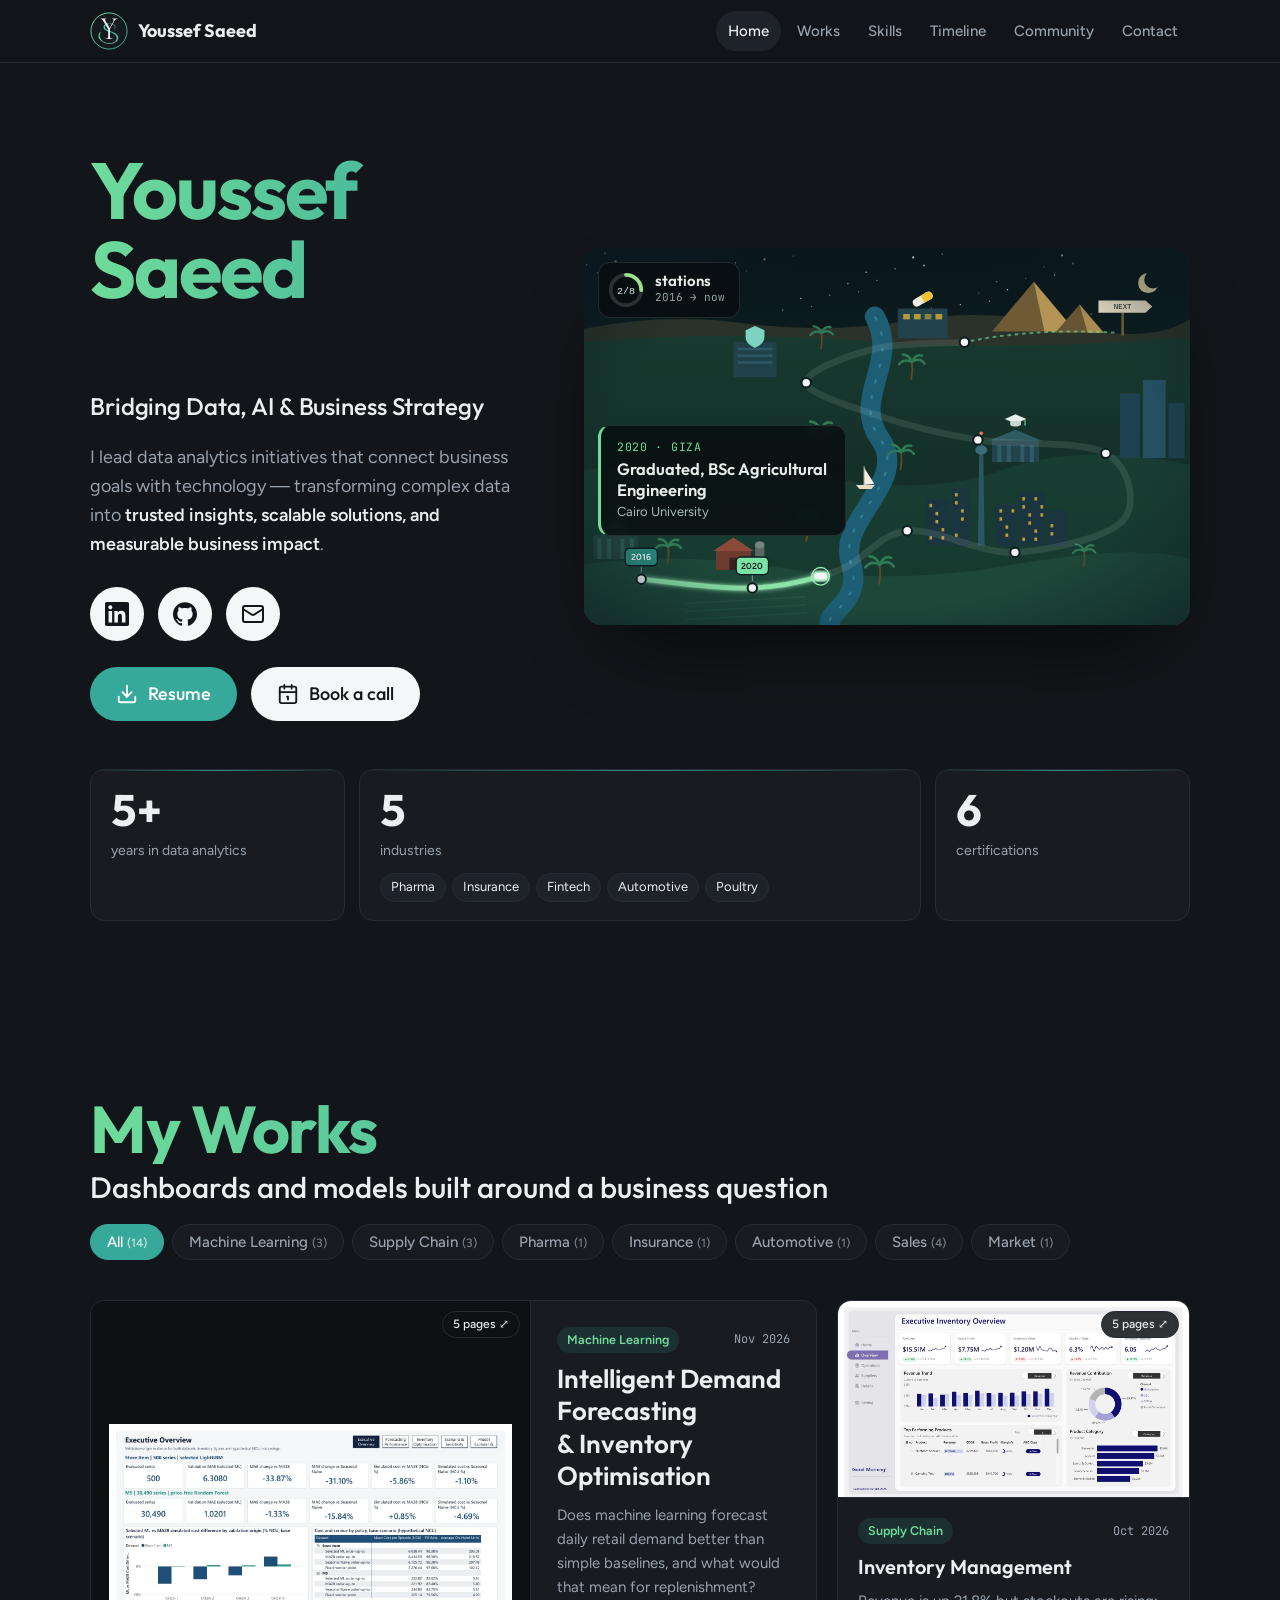
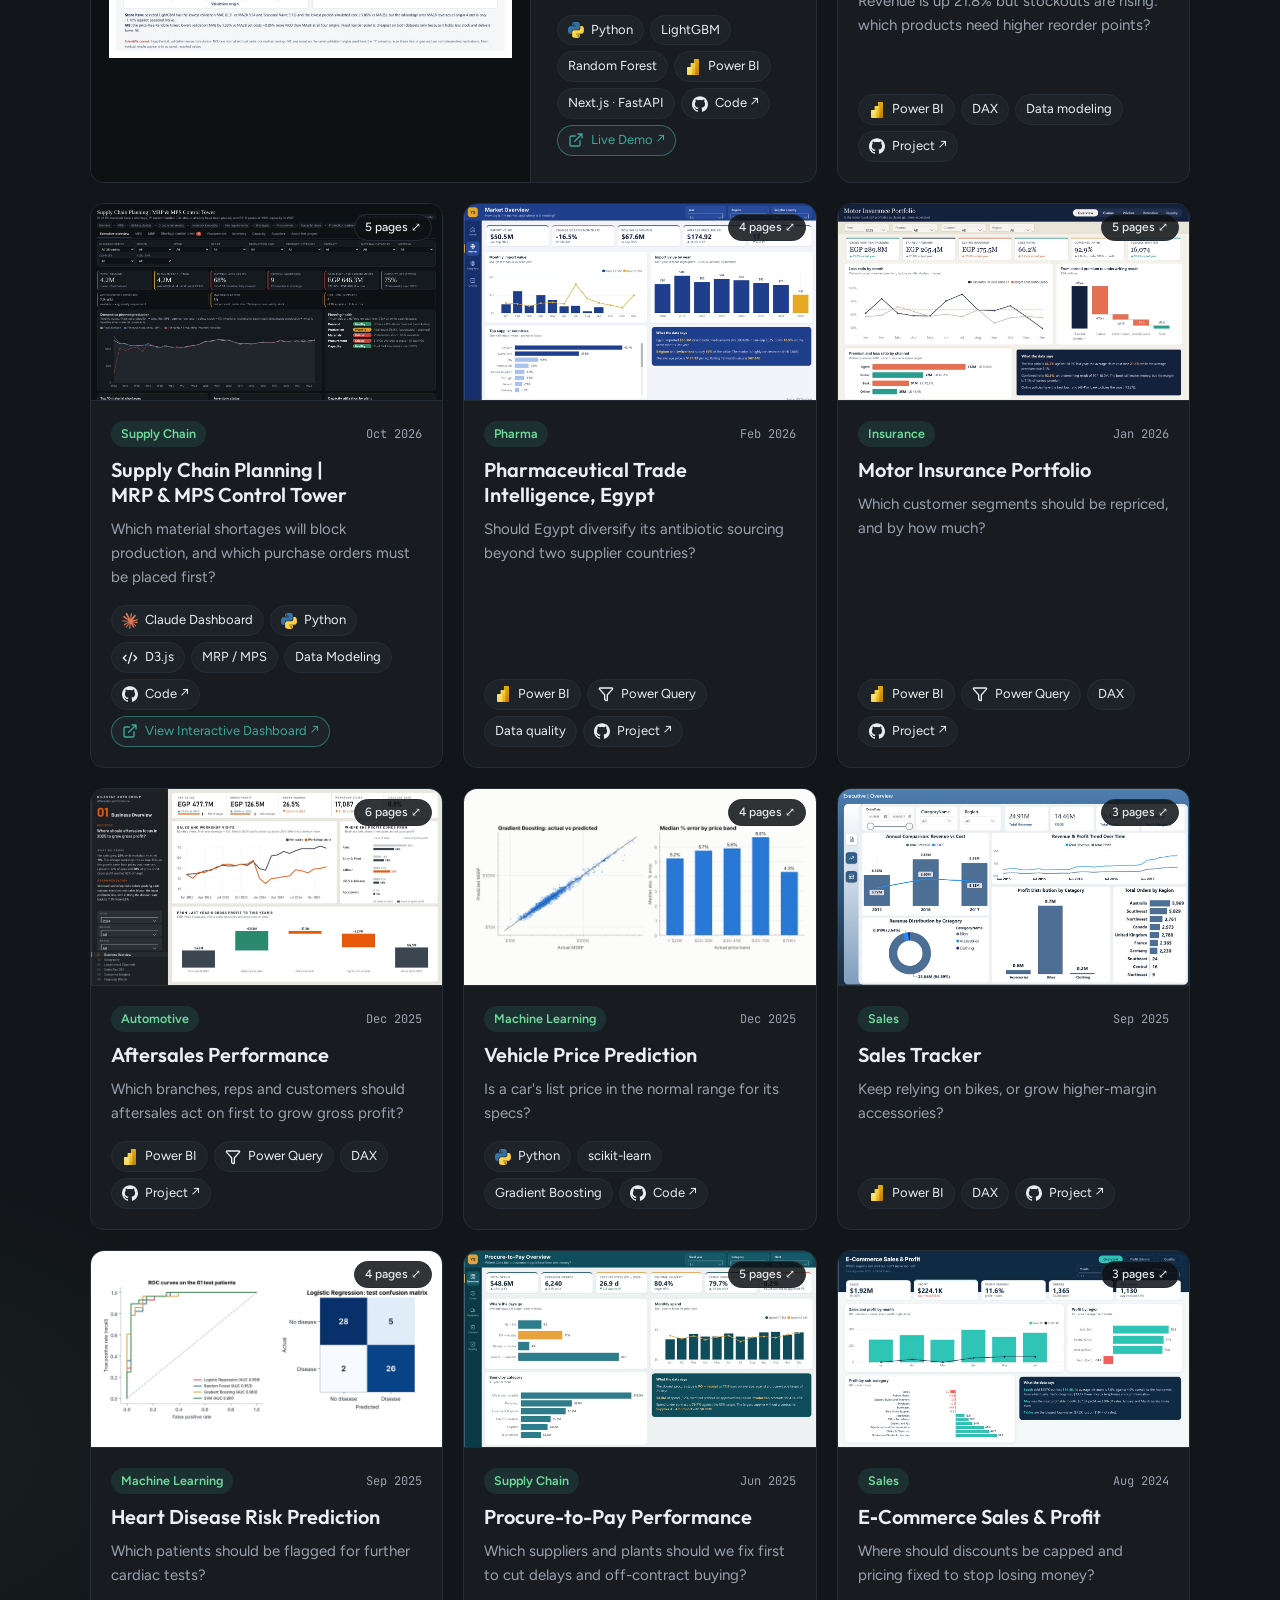
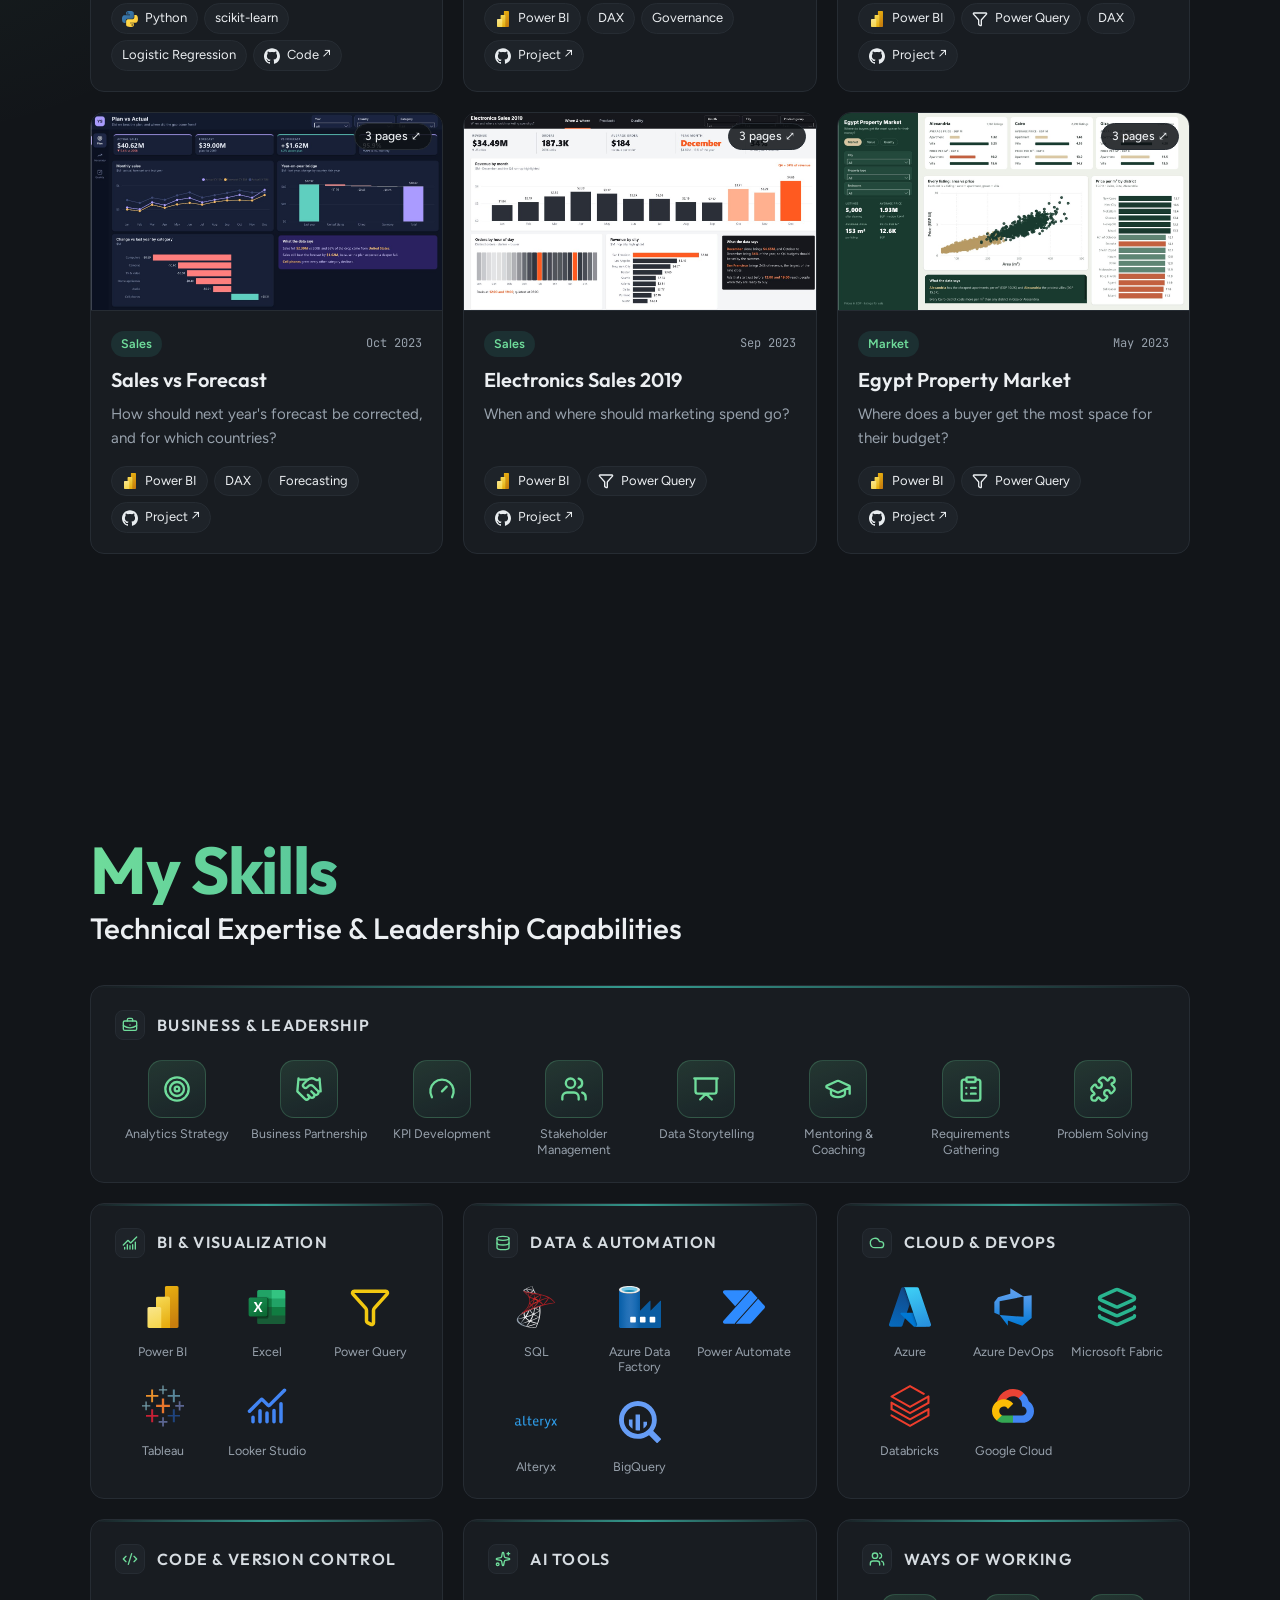
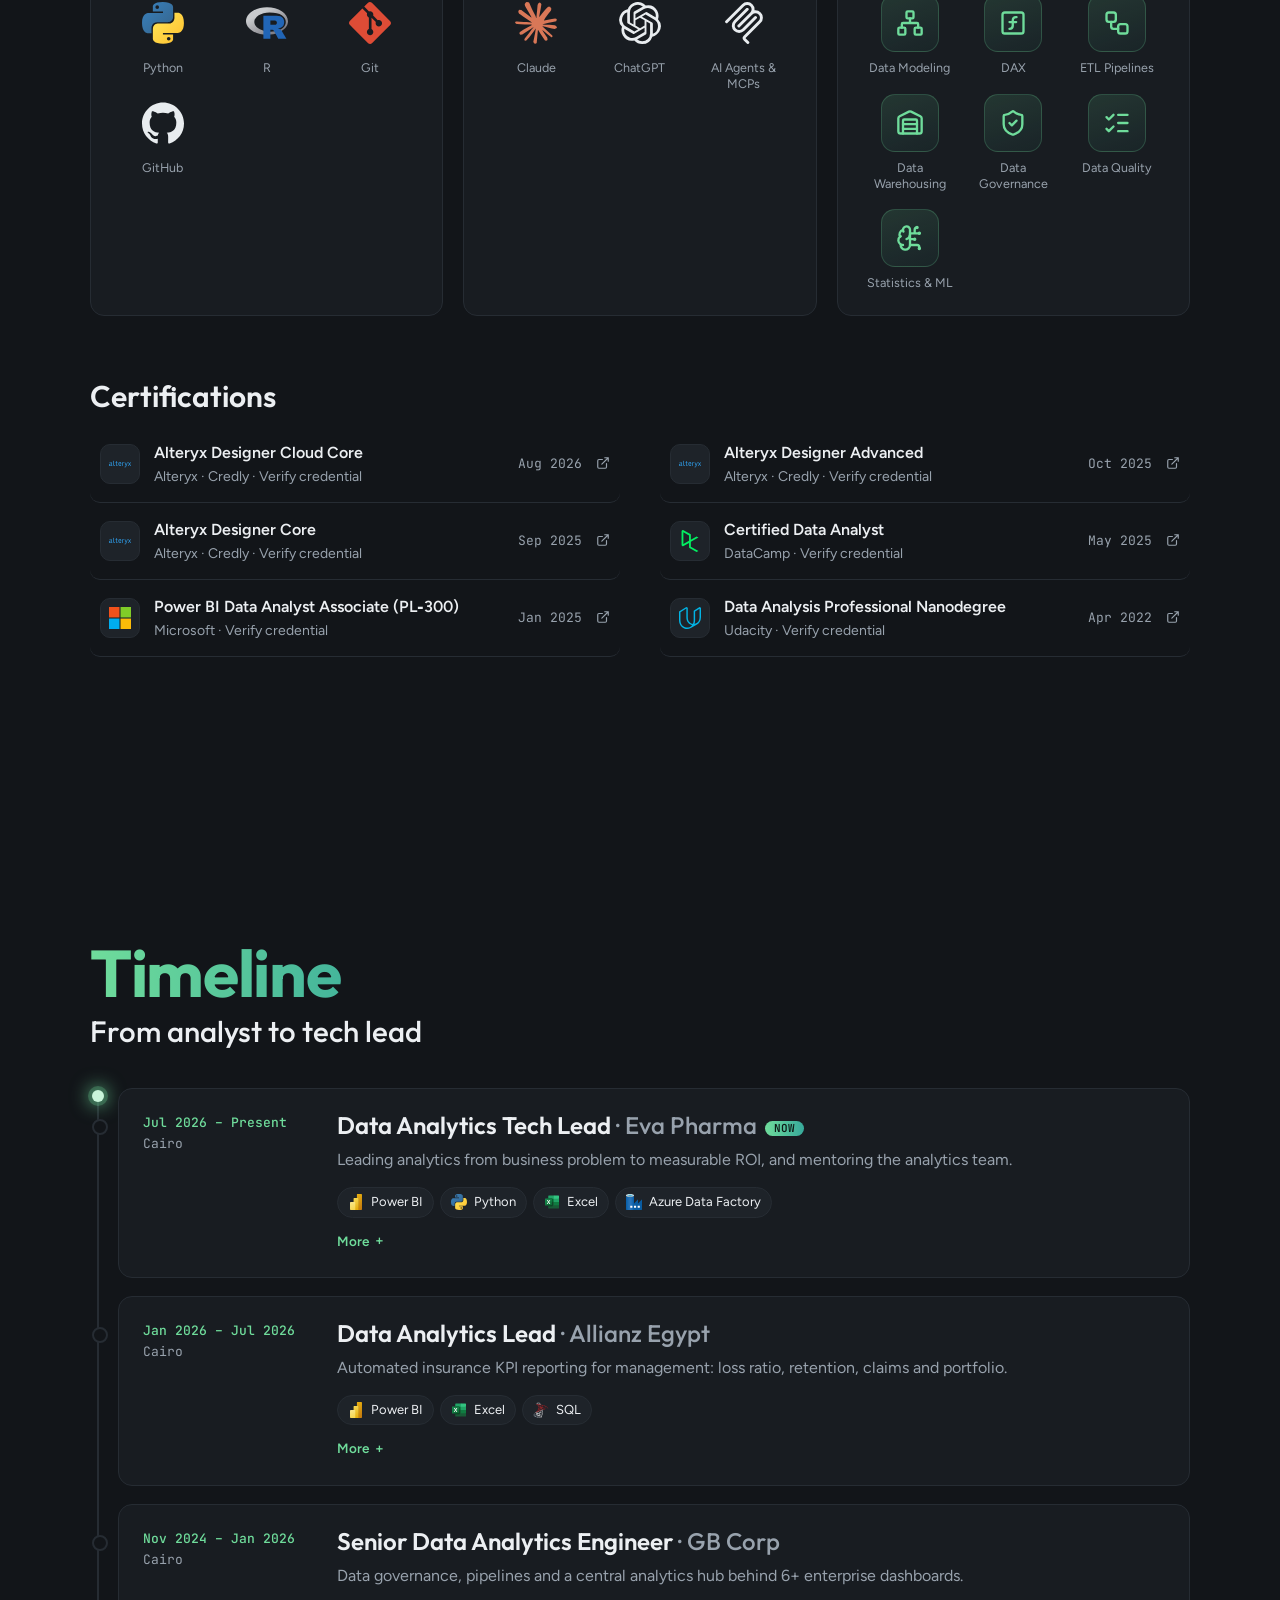
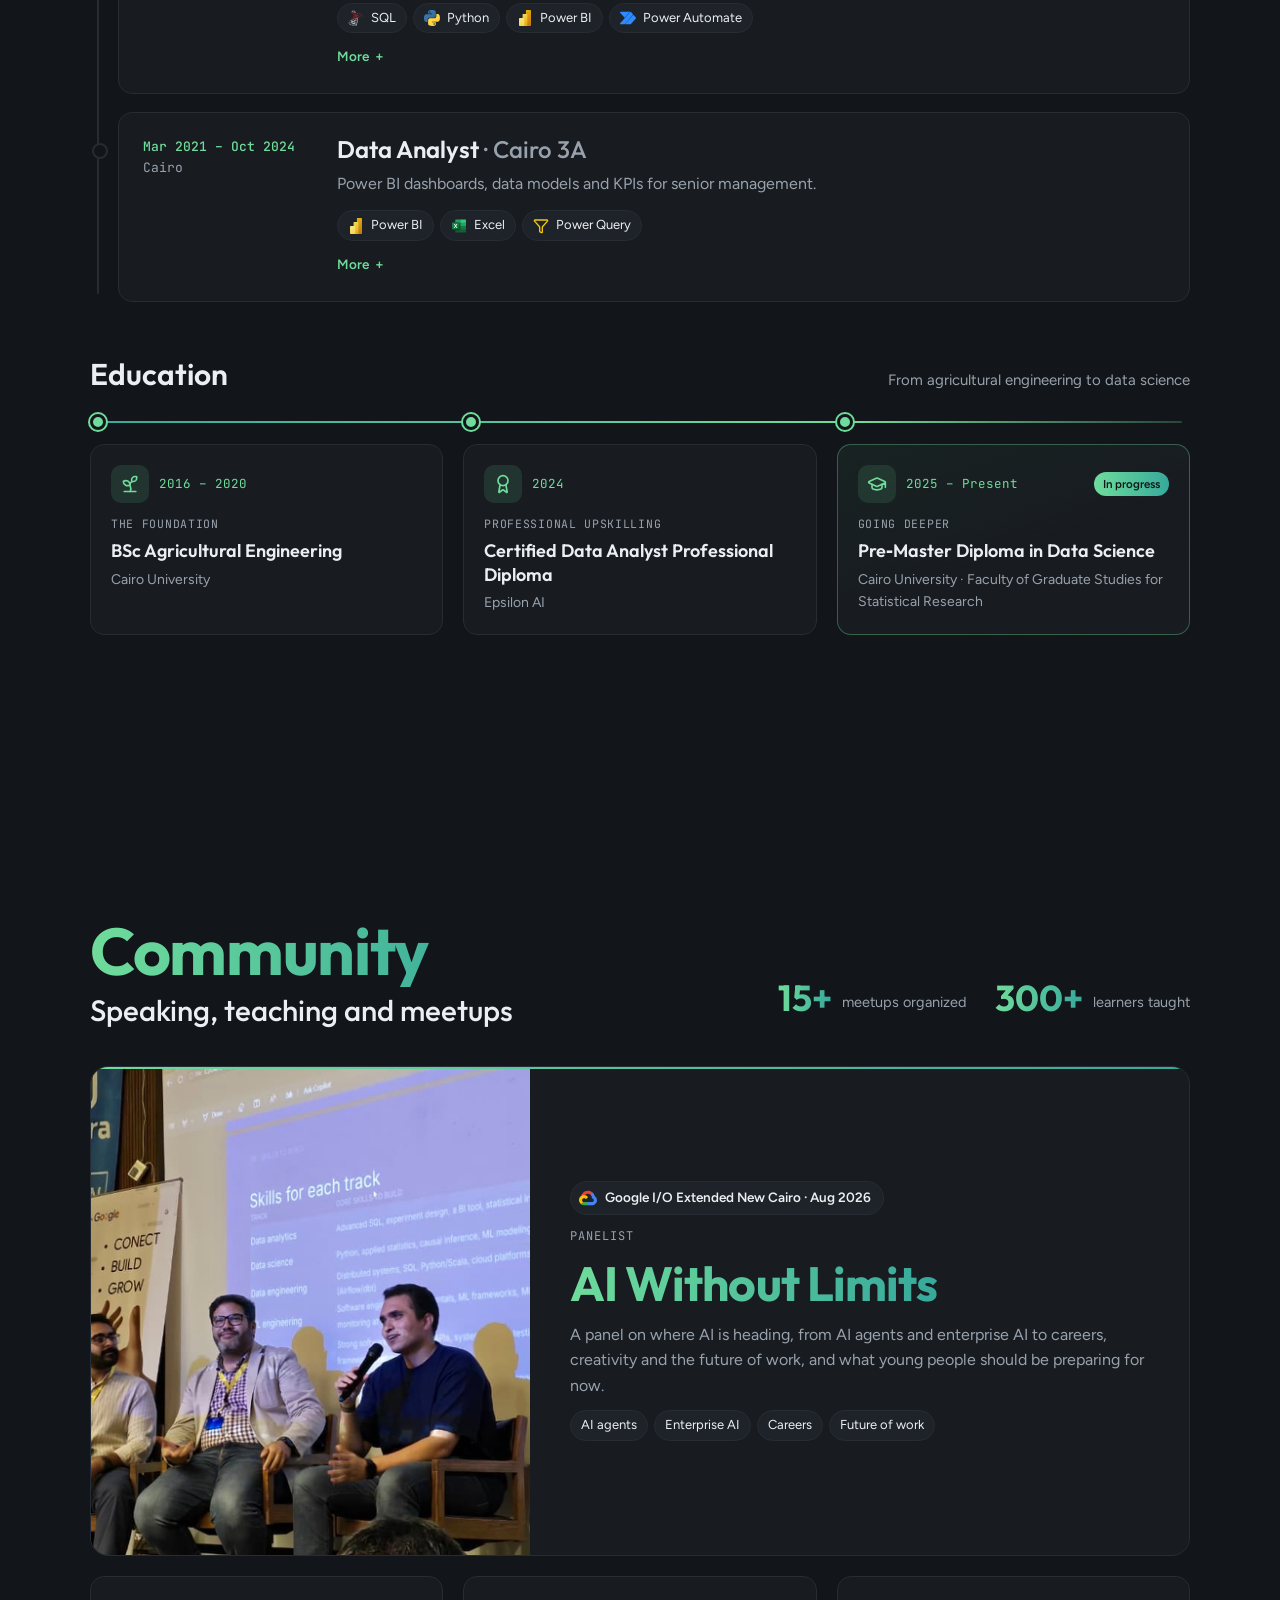
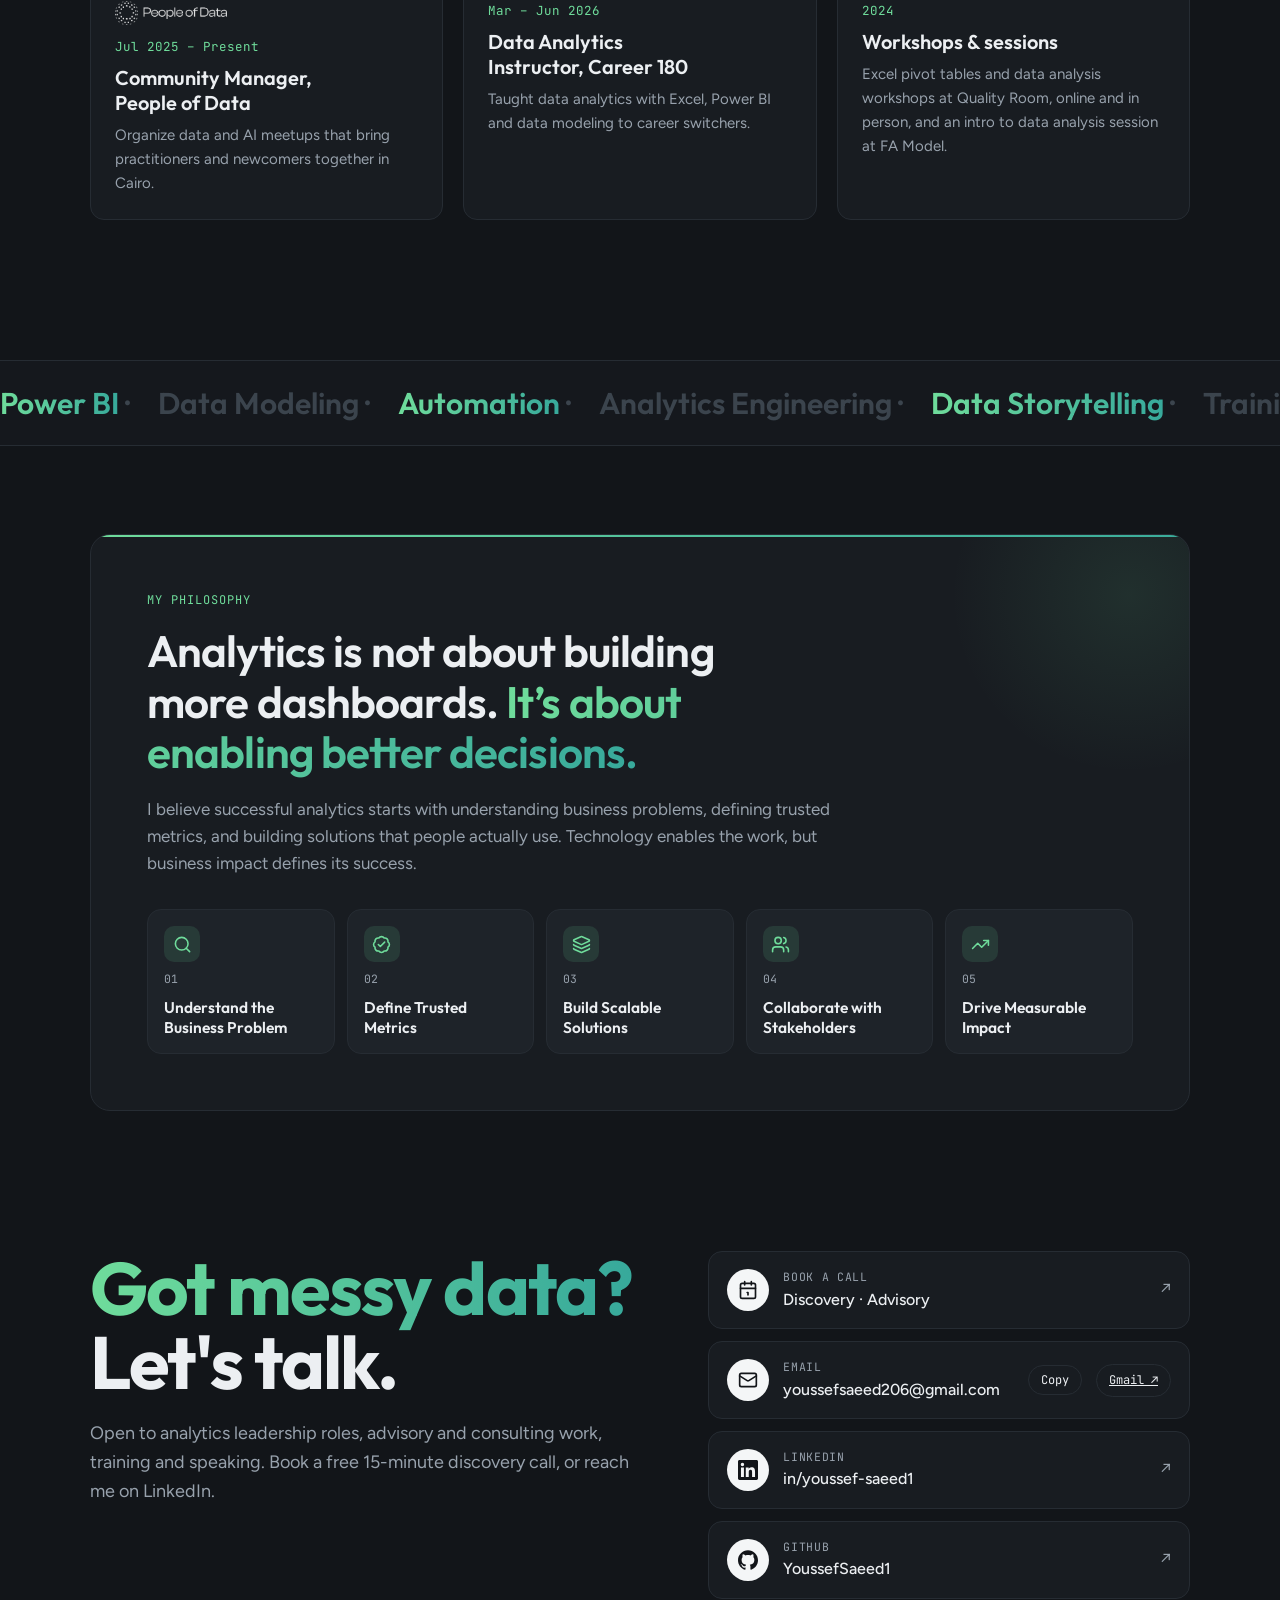
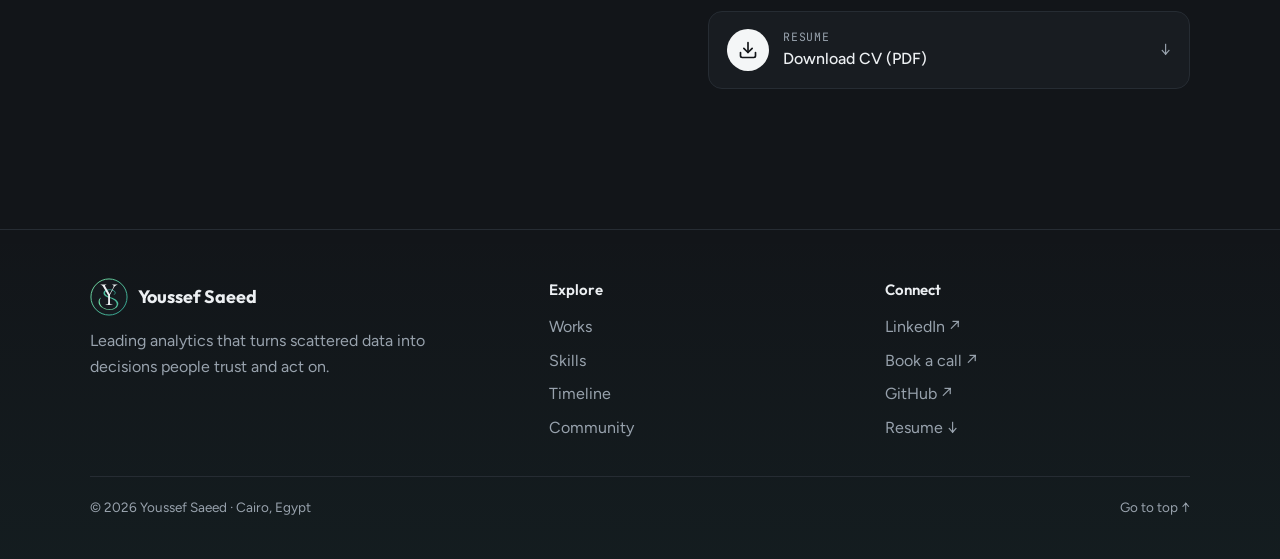
==== index.html @ 225f26d0 "Supply Chain card: business question and findings, like the other projects" ====
<!doctype html>
<html lang="en">
<head>
<meta charset="utf-8">
<meta name="viewport" content="width=device-width, initial-scale=1, viewport-fit=cover">
<title>Youssef Saeed</title>
<meta name="description" content="Youssef Saeed, Data Analytics Tech Lead. Leading analytics, Power BI, data modeling, machine learning forecasting and automation across pharma, insurance, fintech, automotive and poultry.">
<meta property="og:type" content="website">
<meta property="og:title" content="Youssef Saeed | Data Analytics Tech Lead">
<meta property="og:description" content="Power BI dashboards, data science and machine learning projects, including an end-to-end demand forecasting and inventory optimisation research application.">
<meta property="og:url" content="https://youssefsaeed-portfolio.vercel.app/">
<meta name="twitter:card" content="summary">
<link rel="icon" href="data:image/svg+xml,%3Csvg%20viewBox%3D%220%200%20100%20100%22%20xmlns%3D%22http%3A//www.w3.org/2000/svg%22%3E%3Cdefs%3E%3ClinearGradient%20id%3D%22lg0%22%20x1%3D%220%22%20y1%3D%220%22%20x2%3D%221%22%20y2%3D%221%22%3E%3Cstop%20offset%3D%220%22%20stop-color%3D%22%237BE3A5%22/%3E%3Cstop%20offset%3D%221%22%20stop-color%3D%22%232FA596%22/%3E%3C/linearGradient%3E%3C/defs%3E%3Ccircle%20cx%3D%2250%22%20cy%3D%2250%22%20r%3D%2247.5%22%20fill%3D%22%23151A1F%22%20stroke%3D%22url%28%23lg0%29%22%20stroke-width%3D%222.5%22/%3E%3Cpath%20d%3D%22M413%20-92Q315%20-92%20233.5%20-63.0Q152%20-34%20102.0%2022.5Q52%2079%2047%20162Q45%20196%2058.0%20237.0Q71%20278%2094.5%20318.5Q118%20359%20150.5%20391.5Q183%20424%20220%20441Q223%20443%20229.5%20444.0Q236%20445%20239%20445Q245%20445%20245%20442Q245%20437%20230%20426Q188%20393%20161%20350Q133%20307%20119.0%20258.0Q105%20209%20105%20159Q105%20100%20130.5%2057.5Q156%2015%20199.0%20-12.5Q242%20-40%20297.0%20-53.0Q352%20-66%20412%20-66Q479%20-66%20544.5%20-51.0Q610%20-36%20664%20-8Q747%2036%20795.5%20101.0Q844%20166%20844%20230Q844%20264%20829.5%20295.0Q815%20326%20783%20351Q759%20370%20724.5%20387.0Q690%20404%20651.5%20420.0Q613%20436%20576.0%20452.5Q539%20469%20511%20488Q471%20515%20452.5%20546.0Q434%20577%20434%20608Q434%20645%20455.5%20680.0Q477%20715%20514.5%20743.5Q552%20772%20599%20788Q640%20802%20688.5%20810.0Q737%20818%20784%20818Q823%20818%20858.5%20812.5Q894%20807%20921%20793Q955%20777%20973.0%20750.5Q991%20724%20991%20695Q991%20655%20955%20625Q942%20615%20926.0%20606.5Q910%20598%20888%20592Q884%20591%20879%20591Q867%20591%20867%20598Q867%20602%20873.5%20606.5Q880%20611%20893%20612Q923%20616%20938.5%20635.0Q954%20654%20954%20679Q954%20705%20936.5%20730.5Q919%20756%20883.0%20773.5Q847%20791%20791%20791Q759%20791%20720.5%20784.0Q682%20777%20637%20761Q582%20742%20545.5%20705.0Q509%20668%20509%20626Q509%20600%20526.5%20573.5Q544%20547%20583%20523Q616%20503%20658.0%20483.5Q700%20464%20743.0%20444.5Q786%20425%20821%20403Q876%20369%20900.0%20330.0Q924%20291%20924%20250Q924%20202%20895.5%20153.5Q867%20105%20821.0%2062.5Q775%2020%20720%20-13Q656%20-51%20575.5%20-71.5Q495%20-92%20413%20-92Z%22%20transform%3D%22matrix%280.0593%200%20-0.0240%20-0.0593%2024.913%2078.501%29%22%20fill%3D%22url%28%23lg0%29%22/%3E%3Cpath%20d%3D%22M301%20288%20451%20518Q480%20565%20472.0%20589.0Q464%20613%20419%20613Q417%20613%20417.0%20619.0Q417%20625%20419%20625Q446%20625%20471.0%20623.5Q496%20622%20536%20622Q561%20622%20576.5%20623.5Q592%20625%20614%20625Q616%20625%20616.0%20619.0Q616%20613%20614%20613Q590%20613%20565.0%20601.0Q540%20589%20517.5%20567.0Q495%20545%20475%20514L318%20273ZM290%20272%20110%20536Q82%20579%2057.0%20596.0Q32%20613%20-1%20613Q-4%20613%20-4.0%20619.0Q-4%20625%20-1%20625Q16%20625%2035.0%20623.5Q54%20622%2070%20622Q97%20622%20122.5%20622.5Q148%20623%20170.5%20624.0Q193%20625%20210%20625Q212%20625%20212.0%20619.0Q212%20613%20210%20613Q171%20613%20161.5%20602.0Q152%20591%20168%20568L339%20317ZM276%20310%20341%20319V81Q341%2052%20347.0%2037.0Q353%2022%20371.0%2017.0Q389%2012%20426%2012Q429%2012%20429.0%206.0Q429%200%20426%200Q402%200%20372.5%201.0Q343%202%20308%202Q275%202%20244.0%201.0Q213%200%20190%200Q187%200%20187.0%206.0Q187%2012%20190%2012Q226%2012%20245.0%2017.0Q264%2022%20270.0%2037.0Q276%2052%20276%2081Z%22%20transform%3D%22matrix%280.0726%200%20-0.0000%20-0.0864%2027.792%2071.000%29%22%20fill%3D%22%23EEF1F3%22/%3E%3C/svg%3E">
<link rel="apple-touch-icon" href="/apple-touch-icon.png">
<link rel="manifest" href="/site.webmanifest">
<link rel="preconnect" href="https://fonts.googleapis.com">
<link rel="preconnect" href="https://fonts.gstatic.com" crossorigin>
<link rel="stylesheet" href="https://fonts.googleapis.com/css2?family=Outfit:wght@400;500;600;700;800&family=Figtree:wght@400;500;600&family=JetBrains+Mono:wght@400;500&display=swap">
<style>
/* Layout: dark single-theme portfolio. Gradient section titles, logo grids, an animated journey map as the hero visual. */
:root{
  color-scheme:dark;
  --bg:#121519;        /* page */
  --surface:#181C21;   /* cards */
  --surface-2:#1E2329; /* chips, hovers */
  --ink:#ECEFF2;       /* text */
  --muted:#98A2AD;     /* secondary text */
  --line:#262C33;      /* borders */
  --green:#6FDC9B;     /* gradient start */
  --teal:#37A99B;      /* gradient end, primary action */
  --code-bg:#0D1013;
  --code-ink:#E6EEEA;
  --code-dim:#7D8A94;
  --grad:linear-gradient(90deg,var(--green),var(--teal));
  --display:"Outfit","Avenir Next","Segoe UI",system-ui,sans-serif;
  --body:"Figtree",system-ui,-apple-system,"Segoe UI",sans-serif;
  --mono:"JetBrains Mono",ui-monospace,"SFMono-Regular",Menlo,Consolas,monospace;
  --r:14px;
}
*{box-sizing:border-box}
[hidden]{display:none!important}
html{scroll-behavior:smooth;scroll-padding-top:76px}
@media (prefers-reduced-motion: reduce){html{scroll-behavior:auto}*{transition:none!important;animation:none!important}}
body{margin:0;background:var(--bg);color:var(--ink);font-family:var(--body);font-size:16px;line-height:1.6;
  background-image:radial-gradient(900px 520px at 85% -10%,rgba(55,169,155,.13),transparent 60%),radial-gradient(700px 500px at -10% 30%,rgba(111,220,155,.06),transparent 60%);background-repeat:no-repeat}
a{color:inherit}
:focus-visible{outline:2px solid var(--green);outline-offset:3px;border-radius:6px}
.wrap{max-width:1180px;margin:0 auto;padding-inline:clamp(16px,4vw,40px)}
h1,h2,h3,h4{font-family:var(--display);text-wrap:balance;margin:0;line-height:1.08}
p{margin:0}
.ic{width:1em;height:1em;display:inline-block;flex:none;vertical-align:-.15em}
.gt{background:var(--grad);-webkit-background-clip:text;background-clip:text;color:transparent}
.label{font-family:var(--mono);font-size:12px;letter-spacing:.08em;text-transform:uppercase;color:var(--muted)}

/* ---------- Nav ---------- */
.nav{position:sticky;top:env(safe-area-inset-top,0px);z-index:20;background:rgba(18,21,25,.82);backdrop-filter:blur(12px);-webkit-backdrop-filter:blur(12px);border-bottom:1px solid var(--line)}
.nav .wrap{display:flex;align-items:center;gap:20px;min-height:62px}
.brand{display:flex;align-items:center;gap:10px;text-decoration:none;font-family:var(--display);font-weight:700;font-size:18px;white-space:nowrap}
.mark{width:38px;height:38px;flex:none;display:block;transition:transform .4s}
.brand:hover .mark{transform:rotate(-8deg) scale(1.08)}
.links-nav{display:flex;gap:4px;margin-left:auto;overflow-x:auto;scrollbar-width:none}
.links-nav::-webkit-scrollbar{display:none}
.links-nav a{font-size:15px;font-weight:500;text-decoration:none;color:var(--muted);padding:8px 12px;border-radius:999px;white-space:nowrap;transition:color .15s,background .15s}
.links-nav a:hover{color:var(--ink)}
.links-nav a.on{color:var(--ink);background:var(--surface-2)}
@media (max-width:760px){.nav .wrap{flex-wrap:wrap;gap:0;padding-block:8px}.links-nav{margin-left:0;width:100%;margin-inline:-12px;padding-top:4px}}

/* ---------- Hero ---------- */
.hero{padding-block:clamp(40px,7vw,88px) 32px}
.hero-grid{display:grid;grid-template-columns:minmax(0,.95fr) minmax(0,1.3fr);gap:clamp(28px,4vw,56px);align-items:center}
.hero-grid>*{min-width:0}
.hero h1{font-size:clamp(46px,6.2vw,82px);font-weight:700;letter-spacing:-.025em;line-height:1}
.typed{font-family:var(--display);font-weight:500;font-size:clamp(22px,2.6vw,34px);color:var(--teal);margin-top:14px;min-height:1.3em}
#typed{display:inline-block;transition:opacity .9s ease,filter .9s ease,transform .9s ease;will-change:opacity,filter,transform}
#typed.swap-out{opacity:0;filter:blur(8px);transform:translateY(6px)}
.caret{display:inline-block;width:3px;height:1em;background:var(--ink);margin-left:4px;vertical-align:-.14em;animation:blink 1s steps(1) infinite}
@keyframes blink{50%{opacity:0}}
.subtitle{font-family:var(--display);font-weight:500;font-size:clamp(19px,1.9vw,24px);color:var(--ink);margin-top:10px;letter-spacing:-.005em}
.lede{font-size:clamp(16px,1.5vw,18px);color:var(--muted);max-width:52ch;margin-top:18px}
.lede b{color:var(--ink);font-weight:600}
.socials{display:flex;gap:14px;margin-top:28px;flex-wrap:wrap}
.soc{width:54px;height:54px;border-radius:50%;background:#F4F6F7;color:#121519;display:grid;place-items:center;text-decoration:none;transition:transform .2s,box-shadow .2s}
.soc .ic{width:24px;height:24px}
.soc:hover{transform:translateY(-3px);box-shadow:0 10px 24px -10px rgba(111,220,155,.6)}
.ctas{display:flex;flex-wrap:wrap;gap:14px;margin-top:26px}
.btn{display:inline-flex;align-items:center;gap:10px;font-family:var(--display);font-weight:500;font-size:18px;text-decoration:none;padding:13px 26px;border-radius:999px;border:0;cursor:pointer;transition:transform .2s,box-shadow .2s,filter .2s}
.btn .ic{width:22px;height:22px}
.btn:hover{transform:translateY(-2px)}
.btn.primary{background:var(--teal);color:#fff}
.btn.primary:hover{box-shadow:0 12px 28px -12px rgba(55,169,155,.9);filter:brightness(1.08)}
.btn.light{background:#F4F6F7;color:#121519}
.btn.light:hover{box-shadow:0 12px 28px -14px rgba(255,255,255,.5)}

/* KPIs */
.glance{display:flex;flex-wrap:wrap;gap:8px 28px;margin-top:44px;padding-top:22px;border-top:1px solid var(--line);color:var(--muted);font-size:14.5px}
.glance b{font-family:var(--display);font-weight:700;font-size:18px;color:var(--ink);margin-right:4px}
.kpis{display:grid;grid-template-columns:minmax(0,1fr) minmax(0,2.2fr) minmax(0,1fr);gap:14px;margin-top:48px}
.kpi{background:var(--surface);border:1px solid var(--line);border-radius:var(--r);padding:18px 20px;position:relative;overflow:hidden}
.kpi::before{content:"";position:absolute;left:0;right:0;top:0;height:1px;background:linear-gradient(90deg,transparent,var(--teal),transparent);opacity:.8}
.kpi strong{display:block;font-family:var(--display);font-weight:700;font-size:clamp(32px,3.6vw,44px);line-height:1;font-variant-numeric:tabular-nums}
.kpi span{display:block;font-size:14px;color:var(--muted);margin-top:8px}
.inds{display:flex;flex-wrap:wrap;gap:6px;margin-top:10px}
.inds em{font-style:normal;font-size:13px;padding:3px 10px;border-radius:999px;background:var(--surface-2);border:1px solid var(--line)}
@media (max-width:900px){.hero-grid{grid-template-columns:1fr}.kpis{grid-template-columns:1fr 1fr}.kpis .kpi:nth-child(2){grid-column:1/-1;order:3}}

/* ---------- Journey map ---------- */
.journey{position:relative;min-width:0}
.jm{position:relative;border-radius:18px;overflow:hidden;aspect-ratio:900/560;max-width:100%;background:#0C1B22;
  box-shadow:0 40px 80px -40px rgba(0,0,0,.8),0 0 0 1px rgba(255,255,255,.05) inset}
.jm svg{position:absolute;inset:0;width:100%;height:100%;display:block}
.jm-count{position:absolute;left:14px;top:14px;display:flex;align-items:center;gap:10px;padding:8px 14px 8px 8px;border-radius:12px;
  background:rgba(8,14,16,.78);border:1px solid rgba(230,238,234,.12);color:#E6EEEA;backdrop-filter:blur(6px);-webkit-backdrop-filter:blur(6px)}
.jm-count svg{position:static;width:38px;height:38px}
.jm-count b{display:block;font-family:var(--display);font-weight:600;font-size:15px;line-height:1.1}
.jm-count small{display:block;font-family:var(--mono);font-size:11px;color:#93A6A0}
.jm-info{position:absolute;left:14px;top:47%;width:min(300px,41%);padding:12px 16px;border-radius:12px;background:rgba(8,14,16,.86);
  border:1px solid rgba(230,238,234,.12);border-left:3px solid var(--green);color:#E6EEEA;backdrop-filter:blur(6px);-webkit-backdrop-filter:blur(6px);transition:opacity .35s}
.jm-info small{display:block;font-family:var(--mono);font-size:11.5px;letter-spacing:.06em;color:var(--green);text-transform:uppercase}
.jm-info b{display:block;font-family:var(--display);font-weight:600;font-size:16.5px;line-height:1.25;margin-top:3px}
.jm-info span{display:block;font-size:13px;color:#A9BAB4;margin-top:2px}
.jm-info.swap{opacity:0}
.pin{cursor:pointer;outline:none}
.pin .head{transition:transform .45s cubic-bezier(.3,1.5,.5,1)}
.pin .drop{stroke:#0C1B22;fill:#2A8C7E;stroke:#0C1B22;stroke-width:2;transition:fill .3s}
.pin text{fill:#fff;font-family:var(--body);font-weight:600;font-size:13px;text-anchor:middle;pointer-events:none}
.pin .base{fill:#F3F6F5;stroke:#0C1B22;stroke-width:3}
.pin .stem{stroke:#E6EEEA;stroke-opacity:.5;stroke-width:1.5}
.pin.off .head{transform:scale(.001)}
.pin.on .drop{fill:#7BE3A5}
.pin.on text{fill:#0E1A17}
.pin:hover .drop,.pin:focus-visible .drop{fill:#3BB3A1}
.pin.on:hover .drop,.pin.on:focus-visible .drop{fill:#7BE3A5}
.pin:focus-visible .base{stroke:var(--green);stroke-width:3}
.pulse{fill:none;stroke:#9BE8B5;stroke-width:2;animation:pulse 2s ease-out infinite;transform-box:fill-box;transform-origin:center}
@keyframes pulse{from{opacity:.9;transform:scale(.4)}to{opacity:0;transform:scale(2.4)}}
.twinkle{animation:tw 3.2s ease-in-out infinite}
@keyframes tw{50%{opacity:.15}}
.blink{animation:bl 1.6s steps(1) infinite}
@keyframes bl{50%{opacity:.15}}
.boat{animation:sail 9s ease-in-out infinite alternate}
@keyframes sail{from{transform:translate(-6px,-14px) rotate(-2deg)}to{transform:translate(6px,14px) rotate(2deg)}}
.flow{stroke-dasharray:6 18;animation:flow 6s linear infinite}
@keyframes flow{to{stroke-dashoffset:-240}}
@media (max-width:600px){
  .jm-info{position:static;width:auto;margin-top:10px;background:var(--surface)}
  .jm-count{left:8px;top:8px;padding:5px 10px 5px 5px;gap:7px}.jm-count svg{width:28px;height:28px}.jm-count b{font-size:12.5px}.jm-count small{font-size:10px}
}

/* ---------- Sections ---------- */
section.page{padding-block:clamp(80px,11vw,140px)}
.sec-head{margin-bottom:40px;display:flex;justify-content:space-between;align-items:end;gap:20px;flex-wrap:wrap}
.sec-head h2{font-size:clamp(40px,5.4vw,66px);font-weight:700;letter-spacing:-.02em}
.sec-head h3{font-family:var(--display);font-weight:500;font-size:clamp(20px,2.3vw,30px);margin-top:8px;color:var(--ink)}
.chip{display:inline-flex;align-items:center;gap:7px;font-size:13px;padding:4px 10px;border-radius:999px;background:var(--surface-2);border:1px solid var(--line);color:var(--ink);white-space:nowrap}
.chip .ic{width:16px;height:16px}
.chips{display:flex;flex-wrap:wrap;gap:6px}

/* Works */
.filters{display:flex;gap:8px;flex-wrap:wrap}
.filters button{font-family:var(--body);font-size:15px;font-weight:500;padding:8px 16px;border-radius:999px;border:1px solid var(--line);background:var(--surface);color:var(--muted);cursor:pointer;transition:color .15s,border-color .15s}
.filters button:hover{color:var(--ink);border-color:var(--teal)}
.filters button[aria-pressed="true"]{background:var(--teal);border-color:var(--teal);color:#fff}
.filters button small{font-size:12px;opacity:.75;margin-left:4px}
.grid{display:grid;grid-template-columns:repeat(3,minmax(0,1fr));gap:20px}
.proj{background:var(--surface);border:1px solid var(--line);border-radius:var(--r);overflow:hidden;display:flex;flex-direction:column;min-width:0;cursor:zoom-in;transition:transform .25s,border-color .25s,box-shadow .25s}
.proj:hover{transform:translateY(-4px);border-color:rgba(55,169,155,.6);box-shadow:0 20px 40px -24px rgba(55,169,155,.45)}
.viz{aspect-ratio:16/9;max-width:100%;background:#0E1114;display:block;position:relative;overflow:hidden;border-bottom:1px solid var(--line)}
.viz img{width:100%;height:100%;object-fit:cover;object-position:top left;display:block;transition:transform .5s}
.proj:hover .viz img{transform:scale(1.04)}
.viz .open{position:absolute;right:10px;top:10px;font-size:12px;font-weight:500;background:rgba(14,17,20,.85);border:1px solid var(--line);padding:3px 10px;border-radius:999px;color:var(--ink)}
.proj-body{padding:20px;display:flex;flex-direction:column;gap:10px;flex:1;min-width:0}
.cat{align-self:flex-start;font-size:12.5px;font-weight:600;padding:3px 10px;border-radius:999px;background:rgba(55,169,155,.14);color:var(--green)}
.proj h4{font-weight:600;font-size:20px;line-height:1.25}
.proj p{font-size:15px;color:var(--muted)}
.proj p strong{color:var(--ink);font-weight:500}
.proj .chips{margin-top:auto;padding-top:6px}
.proj .sub{font-size:13px;font-weight:500;color:var(--teal);margin-top:-4px}
.chip.demo{border-color:rgba(55,169,155,.55);color:var(--teal)}
.chip.demo:hover{background:rgba(55,169,155,.12)}
.proj time{font-family:var(--mono);font-size:12px;color:var(--muted)}
@media (min-width:981px){.proj.feature{grid-column:span 2;display:grid;grid-template-columns:minmax(0,1.55fr) minmax(0,1fr)}
  .proj.feature .viz{aspect-ratio:auto;height:100%;min-height:280px;border-bottom:0;border-right:1px solid var(--line)}
  .proj.feature .viz img{object-fit:contain;object-position:center;padding:18px}
  .proj.feature .proj-body{padding:26px}.proj.feature h4{font-size:26px}}
@media (max-width:980px){.grid{grid-template-columns:repeat(2,minmax(0,1fr))}.proj.feature{grid-column:1/-1}}
@media (max-width:600px){.grid{grid-template-columns:1fr}}

/* Skills */
.skills{display:grid;grid-template-columns:repeat(3,minmax(0,1fr));gap:20px}
.sk{background:var(--surface);border:1px solid var(--line);border-radius:var(--r);padding:24px;position:relative;overflow:hidden;min-width:0}
.sk::before{content:"";position:absolute;left:0;right:0;top:0;height:2px;background:linear-gradient(90deg,transparent,rgba(55,169,155,.9),transparent)}
.sk-h{display:flex;align-items:center;gap:12px;margin-bottom:20px}
.sk-h .badge{width:30px;height:30px;border-radius:8px;background:var(--surface-2);border:1px solid var(--line);display:grid;place-items:center;color:var(--green)}
.sk-h .badge .ic{width:16px;height:16px}
.sk-h h4{font-family:var(--display);font-weight:600;font-size:16px;letter-spacing:.08em;text-transform:uppercase;color:#D6DCE1}
.tools{display:grid;grid-template-columns:repeat(auto-fill,minmax(74px,1fr));gap:18px 8px}
.tool{display:flex;flex-direction:column;align-items:center;gap:8px;text-align:center;font-size:12.5px;color:var(--muted);line-height:1.25}
.tool .lg{width:58px;height:58px;border-radius:14px;display:grid;place-items:center;transition:transform .25s,background .25s}
.tool .lg .ic{width:42px;height:42px}
.tool:hover .lg{transform:translateY(-4px) scale(1.06);background:var(--surface-2)}
.tool:hover{color:var(--ink)}
.sk-wide{grid-column:1/-1}
.sk-wide .tools{grid-template-columns:repeat(8,minmax(0,1fr))}
.tool .lg.lead{background:linear-gradient(160deg,rgba(111,220,155,.14),rgba(55,169,155,.06));border:1px solid rgba(111,220,155,.22);color:var(--green)}
.tool .lg.lead .ic{width:28px;height:28px;stroke-width:1.6}
@media (max-width:980px){.sk-wide .tools{grid-template-columns:repeat(4,minmax(0,1fr))}}
@media (max-width:600px){.sk-wide .tools{grid-template-columns:repeat(auto-fill,minmax(74px,1fr))}}
.c-pq{color:#F2C811}.c-fabric{color:#29B48F}.c-looker{color:#4285F4}
.practices{display:flex;flex-wrap:wrap;gap:8px}
.practices span{font-size:14px;padding:6px 12px;border-radius:999px;border:1px solid var(--line);background:var(--surface-2)}
@media (max-width:980px){.skills{grid-template-columns:repeat(2,minmax(0,1fr))}}
@media (max-width:600px){.skills{grid-template-columns:1fr}}

.certs{display:grid;grid-template-columns:repeat(2,minmax(0,1fr));gap:0 40px;margin-top:64px}
.certs h3{grid-column:1/-1;font-weight:600;font-size:clamp(22px,2.6vw,30px);margin-bottom:14px}
.cert{display:flex;align-items:center;gap:14px;padding:14px 10px;border-bottom:1px solid var(--line);min-width:0;text-decoration:none;color:inherit;border-radius:10px;transition:background .2s}
.cert:hover{background:var(--surface)}
.cert div{flex:1;min-width:0}
.cert .cl{width:40px;height:40px;border-radius:10px;background:var(--surface-2);border:1px solid var(--line);display:grid;place-items:center;flex:none}
.cert .cl .ic{width:22px;height:22px}
.cert strong{transition:color .2s}
.cert:hover strong{color:var(--green);text-decoration:underline;text-underline-offset:3px}
.cert .go{color:var(--muted);flex:none}.cert:hover .go{color:var(--green)}
.cert strong{font-weight:600}
.cert span{display:block;font-size:14px;color:var(--muted)}
.cert time{font-family:var(--mono);font-size:13px;color:var(--muted);white-space:nowrap;font-variant-numeric:tabular-nums}
@media (max-width:760px){.certs{grid-template-columns:1fr}}

/* Experience */
.timeline{position:relative;display:grid;gap:18px;padding-left:28px}
.timeline::before{content:"";position:absolute;left:7px;top:8px;bottom:8px;width:2px;border-radius:2px;background:var(--line)}
.tl-fill{position:absolute;left:7px;top:8px;width:2px;height:calc(var(--tl,1) * (100% - 16px));border-radius:2px;background:linear-gradient(var(--green),var(--teal));box-shadow:0 0 12px rgba(111,220,155,.55);transition:height .15s linear;pointer-events:none}
.tl-fill i{position:absolute;left:50%;bottom:-6px;width:12px;height:12px;margin-left:-6px;border-radius:50%;background:#C9F5DA;box-shadow:0 0 0 4px rgba(111,220,155,.25),0 0 18px 4px rgba(111,220,155,.7);animation:spark 1.6s ease-in-out infinite}
@keyframes spark{50%{box-shadow:0 0 0 8px rgba(111,220,155,.08),0 0 26px 8px rgba(111,220,155,.45)}}
.job{position:relative;display:grid;grid-template-columns:170px minmax(0,1fr);gap:24px;background:var(--surface);border:1px solid var(--line);border-radius:var(--r);padding:24px}
.job::before{content:"";position:absolute;left:-27px;top:30px;width:12px;height:12px;border-radius:50%;background:var(--bg);border:2px solid var(--line);transition:border-color .4s,background .4s,box-shadow .4s;z-index:1}
.job.lit::before{border-color:var(--green);background:var(--green);box-shadow:0 0 0 5px rgba(111,220,155,.15)}
.job{transition:border-color .5s}
.job.lit{border-color:rgba(111,220,155,.28)}
.job.now.lit::before{animation:nowpulse 2s ease-out infinite}
@keyframes nowpulse{0%{box-shadow:0 0 0 0 rgba(111,220,155,.6)}100%{box-shadow:0 0 0 12px rgba(111,220,155,0)}}
.when{font-family:var(--mono);font-size:13px;color:var(--muted);font-variant-numeric:tabular-nums}
.when b{display:block;color:var(--green);font-weight:500}
.job h4{font-size:clamp(20px,2.2vw,24px);font-weight:600}
.job h4 span{color:var(--muted);font-weight:500}
.job p{margin-top:8px;color:var(--muted);max-width:70ch}
.job .chips{margin-top:14px}
.more{margin-top:10px}
.more summary{cursor:pointer;list-style:none;display:inline-flex;align-items:center;gap:6px;font-size:13.5px;font-weight:600;color:var(--green)}
.more summary::-webkit-details-marker{display:none}
.more summary::after{content:"+";font-size:14px}
.more[open] summary::after{content:"−"}
.more[open] summary{margin-bottom:6px}
.job h4 .nowpill{color:#0E1A17;font-weight:600}
.nowpill{display:inline-block;margin-left:8px;vertical-align:middle;font-family:var(--mono);font-size:11px;padding:2px 9px;border-radius:999px;background:var(--grad);color:#0E1A17;font-weight:500}
.edu-wrap{margin-top:56px}
.edu-head{display:flex;align-items:baseline;justify-content:space-between;gap:12px;flex-wrap:wrap;margin-bottom:22px}
.edu-head h3{font-family:var(--display);font-weight:600;font-size:clamp(22px,2.6vw,30px)}
.edu-head p{color:var(--muted);font-size:15px}
.edu-path{list-style:none;margin:0;padding:0;display:grid;grid-template-columns:repeat(3,minmax(0,1fr));gap:20px;position:relative}
.edu-path::before{content:"";position:absolute;left:8px;right:8px;top:7px;height:2px;border-radius:2px;background:linear-gradient(90deg,var(--teal),var(--green) 70%,rgba(111,220,155,.25))}
.edu-step{position:relative;padding-top:30px;min-width:0}
.edu-node{position:absolute;left:0;top:0;width:16px;height:16px;border-radius:50%;background:var(--green);border:3px solid var(--bg);box-shadow:0 0 0 2px var(--green)}
.edu-step.now .edu-node{animation:nowpulse 2s ease-out infinite}
.edu-card{height:100%;background:var(--surface);border:1px solid var(--line);border-radius:var(--r);padding:20px;display:flex;flex-direction:column;gap:6px;transition:border-color .25s,transform .25s}
.edu-card:hover{border-color:rgba(111,220,155,.45);transform:translateY(-3px)}
.edu-step.now .edu-card{border-color:rgba(111,220,155,.35);background:linear-gradient(160deg,rgba(111,220,155,.07),var(--surface) 55%)}
.edu-top{display:flex;align-items:center;gap:10px;margin-bottom:6px;flex-wrap:wrap}
.edu-ic{width:38px;height:38px;border-radius:10px;display:grid;place-items:center;background:rgba(111,220,155,.12);color:var(--green)}
.edu-ic .ic{width:20px;height:20px}
.edu-when{font-family:var(--mono);font-size:12.5px;color:var(--green)}
.edu-pill{margin-left:auto;font-size:11.5px;font-weight:600;padding:3px 9px;border-radius:999px;background:var(--grad);color:#0E1A17}
.edu-card small{font-family:var(--mono);font-size:11.5px;letter-spacing:.06em;text-transform:uppercase;color:var(--muted)}
.edu-card strong{font-family:var(--display);font-weight:600;font-size:18px;line-height:1.3}
.edu-org{font-size:14px;color:var(--muted)}
@media (max-width:760px){
  .edu-path{grid-template-columns:1fr;gap:14px;padding-left:28px}
  .edu-path::before{left:7px;right:auto;top:8px;bottom:8px;width:2px;height:auto;background:linear-gradient(var(--teal),var(--green) 70%,rgba(111,220,155,.25))}
  .edu-step{padding-top:0}
  .edu-node{left:-28px;top:22px}
}
.edu{display:grid;grid-template-columns:repeat(3,minmax(0,1fr));gap:20px;margin-top:40px}
.edu div{background:var(--surface);border:1px solid var(--line);border-radius:var(--r);padding:20px}
.edu strong{display:block;font-family:var(--display);font-weight:600;font-size:17px;line-height:1.3;margin-top:6px}
.edu span{display:block;font-size:14px;color:var(--muted);margin-top:4px}
@media (max-width:760px){.job{grid-template-columns:1fr;gap:6px}.edu{grid-template-columns:1fr}}

/* Featured talk */
.feat{display:grid;grid-template-columns:minmax(0,.8fr) minmax(0,1.2fr);background:var(--surface);border:1px solid var(--line);border-radius:18px;overflow:hidden;margin-bottom:20px;position:relative}
.feat::before{content:"";position:absolute;inset:0 0 auto 0;height:2px;background:var(--grad);z-index:1}
.feat figure{margin:0;min-height:100%;background:#0E1114;overflow:hidden}
.feat img{display:block;width:100%;height:100%;object-fit:cover;object-position:62% 40%;max-height:520px;transition:transform .8s}
.feat:hover img{transform:scale(1.03)}
.feat-body{padding:clamp(22px,3.4vw,40px);display:flex;flex-direction:column;gap:12px;justify-content:center;min-width:0}
.feat-ev{display:inline-flex;align-items:center;gap:8px;align-self:flex-start;font-size:13.5px;font-weight:600;padding:5px 12px 5px 8px;border-radius:999px;background:var(--surface-2);border:1px solid var(--line)}
.feat-ev .ic{width:18px;height:18px}
.feat h3{font-size:clamp(30px,4vw,48px);font-weight:700;letter-spacing:-.02em;background:var(--grad);-webkit-background-clip:text;background-clip:text;color:transparent;align-self:flex-start}
.feat p{color:var(--muted);max-width:60ch}
.feat blockquote{margin:4px 0;padding:4px 0 4px 16px;border-left:3px solid var(--green);font-family:var(--display);font-size:clamp(17px,1.8vw,21px);line-height:1.4;color:var(--ink)}
@media (max-width:820px){.feat{grid-template-columns:1fr}.feat img{max-height:420px}}

.cnums{display:flex;gap:28px;flex-wrap:wrap;color:var(--muted);font-size:14.5px}
.cnums b{font-family:var(--display);font-weight:700;font-size:clamp(26px,3vw,36px);margin-right:6px;vertical-align:-.1em}
.cstats{display:grid;grid-template-columns:repeat(2,minmax(0,1fr));gap:20px;margin-bottom:20px}
.cstats div{display:flex;align-items:center;gap:18px;background:var(--surface);border:1px solid var(--line);border-radius:var(--r);padding:20px 24px}
.cstats strong{font-family:var(--display);font-weight:700;font-size:clamp(40px,5vw,58px);line-height:1;font-variant-numeric:tabular-nums;flex:none}
.cstats span{color:var(--muted);font-size:15px;max-width:30ch}
@media (max-width:700px){.cstats{grid-template-columns:1fr}}

/* Community */
.acts{display:grid;grid-template-columns:repeat(3,minmax(0,1fr));gap:20px}
.act{background:var(--surface);border:1px solid var(--line);border-radius:var(--r);padding:24px;display:flex;flex-direction:column;gap:8px}
.act .pod{display:block;height:24px;width:auto;max-width:100%;object-fit:contain;object-position:left center;margin-bottom:4px;opacity:.9}
.act time{font-family:var(--mono);font-size:12.5px;color:var(--green)}
.act h4{font-weight:600;font-size:20px;line-height:1.25}
.act p{font-size:15px;color:var(--muted)}
@media (max-width:900px){.acts{grid-template-columns:1fr}}

/* Marquee */
.marquee{border-block:1px solid var(--line);overflow:hidden;padding-block:18px;background:rgba(24,28,33,.6)}
.marquee .track{display:flex;width:max-content;animation:mq 40s linear infinite}
.marquee.rev .track{animation-direction:reverse;animation-duration:46s}
.marquee span{font-family:var(--display);font-weight:600;font-size:clamp(20px,2.6vw,30px);white-space:nowrap;padding-right:28px;color:#3B444D}
.marquee span b{font-weight:600}
.marquee:hover .track{animation-play-state:paused}
@keyframes mq{to{transform:translateX(-50%)}}

/* Philosophy */
section.philo{padding-block:clamp(56px,7vw,88px) 0}
.philo-card{position:relative;background:var(--surface);border:1px solid var(--line);border-radius:20px;padding:clamp(28px,4.5vw,56px);overflow:hidden}
.philo-card::before{content:"";position:absolute;inset:0 0 auto 0;height:2px;background:var(--grad)}
.philo-card::after{content:"";position:absolute;right:-120px;top:-120px;width:360px;height:360px;border-radius:50%;background:radial-gradient(circle,rgba(111,220,155,.10),transparent 70%);pointer-events:none}
.philo-card .label{display:block;margin-bottom:16px;color:var(--green)}
.philo-card blockquote{margin:0;font-family:var(--display);font-weight:600;font-size:clamp(26px,3.6vw,44px);line-height:1.15;letter-spacing:-.02em;max-width:24ch;text-wrap:balance}
.philo-card>p{color:var(--muted);max-width:64ch;margin-top:18px;font-size:clamp(15.5px,1.4vw,17px)}
.principles{list-style:none;margin:32px 0 0;padding:0;display:grid;grid-template-columns:repeat(5,minmax(0,1fr));gap:12px;position:relative;z-index:1}
.principles li{display:flex;flex-direction:column;gap:8px;padding:16px;border-radius:14px;background:var(--surface-2);border:1px solid var(--line);transition:border-color .25s,transform .25s}
.principles li:hover{border-color:rgba(111,220,155,.45);transform:translateY(-3px)}
.principles .pi{width:36px;height:36px;border-radius:10px;display:grid;place-items:center;background:rgba(111,220,155,.12);color:var(--green)}
.principles .pi .ic{width:19px;height:19px}
.principles small{font-family:var(--mono);font-size:11.5px;color:var(--muted)}
.principles b{font-family:var(--display);font-weight:600;font-size:15.5px;line-height:1.3}
@media (max-width:980px){.principles{grid-template-columns:repeat(3,minmax(0,1fr))}}
@media (max-width:600px){.principles{grid-template-columns:1fr 1fr}.principles li:last-child{grid-column:1/-1}}

/* Contact */
.contact{display:grid;grid-template-columns:minmax(0,1.15fr) minmax(0,1fr);gap:clamp(28px,5vw,64px);align-items:start}
.contact>*{min-width:0}
.contact h2{font-size:clamp(40px,6vw,74px);font-weight:700;letter-spacing:-.025em;line-height:1}
.contact .lede{margin-top:20px}
.measure{background:var(--code-bg);color:var(--code-ink);border:1px solid var(--line);border-radius:var(--r);font-family:var(--mono);font-size:13.5px;line-height:1.7;overflow:hidden;margin:32px 0 0;max-width:470px}
.measure-head{display:flex;justify-content:space-between;gap:10px;padding:10px 16px;border-bottom:1px solid var(--line);color:var(--code-dim);font-size:12px}
.measure pre{margin:0;padding:16px 18px 20px;overflow-x:auto}
.k{color:#F2C230}.f{color:#7FD3C1}.s{color:#F5A97F}.c{color:var(--code-dim)}
.clinks{display:grid;gap:12px}
.lnk{display:flex;align-items:center;gap:14px;padding:16px 18px;background:var(--surface);border:1px solid var(--line);border-radius:var(--r);text-decoration:none;min-width:0;transition:border-color .2s,transform .2s;font:inherit;color:inherit;text-align:left;width:100%}
a.lnk:hover,button.lnk:hover{border-color:var(--teal);transform:translateX(4px)}
.lnk .lic{width:42px;height:42px;border-radius:50%;background:#F4F6F7;color:#121519;display:grid;place-items:center;flex:none}
.lnk .lic .ic{width:20px;height:20px}
.lnk div{min-width:0;flex:1}
.lnk small{display:block;font-family:var(--mono);font-size:11.5px;letter-spacing:.06em;text-transform:uppercase;color:var(--muted)}
.lnk b{display:block;font-weight:500;overflow-wrap:anywhere}
.lnk .arrow{color:var(--muted);flex:none}
.lnk-mail{flex-wrap:wrap}
.lnk-mail>div{flex:1 1 220px}
.lnk-mail #email{overflow-wrap:normal;word-break:normal;white-space:nowrap}
.copy{font-family:var(--mono);font-size:12px;padding:6px 12px;border-radius:999px;border:1px solid var(--line);background:transparent;color:var(--ink);cursor:pointer;flex:none}
.copy:hover{border-color:var(--teal)}
@media (max-width:820px){.contact{grid-template-columns:1fr}}

/* Toast */
.toast{position:fixed;left:50%;bottom:calc(20px + env(safe-area-inset-bottom,0px));transform:translateX(-50%);z-index:60;display:flex;align-items:center;gap:14px;flex-wrap:wrap;justify-content:center;
  max-width:calc(100% - 32px);padding:12px 14px 12px 18px;border-radius:14px;background:#1E242B;border:1px solid rgba(111,220,155,.35);box-shadow:0 20px 40px -16px rgba(0,0,0,.7);animation:tin .3s ease}
@keyframes tin{from{opacity:0;transform:translate(-50%,10px)}}
.toast span{display:inline-flex;align-items:center;gap:8px;min-width:0;overflow-wrap:anywhere}
.toast .ic{width:18px;height:18px;color:var(--green)}
.toast em{font-style:normal;color:var(--muted)}
.toast .tnote{color:var(--muted);font-size:13.5px}
.toast a{font-weight:600;color:#0E1A17;background:var(--grad);padding:6px 12px;border-radius:999px;text-decoration:none;white-space:nowrap}
.toast button{background:none;border:0;color:var(--muted);cursor:pointer;font-size:14px;padding:4px}

/* Lightbox */
.lb{position:fixed;inset:0;z-index:50;background:rgba(8,10,12,.9);display:flex;align-items:center;justify-content:center;padding:calc(16px + env(safe-area-inset-top,0px)) 16px calc(16px + env(safe-area-inset-bottom,0px))}
.lb-box{width:min(1280px,100%);max-height:100%;display:flex;flex-direction:column;gap:12px}
.lb-img{background:#fff;border-radius:12px;overflow:auto;max-height:calc(100vh - 140px)}
.lb-img img{display:block;width:100%;height:auto}
.lb-img{touch-action:pan-y}
.lb-img img.slide-next{animation:lbNext .28s ease-out}.lb-img img.slide-prev{animation:lbPrev .28s ease-out}
@keyframes lbNext{from{transform:translateX(28px);opacity:.35}to{transform:none;opacity:1}}
@keyframes lbPrev{from{transform:translateX(-28px);opacity:.35}to{transform:none;opacity:1}}
@media (prefers-reduced-motion:reduce){.lb-img img.slide-next,.lb-img img.slide-prev{animation:none}}
.lb-bar{display:flex;justify-content:space-between;align-items:center;gap:12px;flex-wrap:wrap}
.lb-txt{min-width:0;flex:1}
.lb-txt p{margin-top:6px;font-size:14.5px;color:var(--muted);max-width:90ch}
.lb-txt p.wide{max-width:118ch}
.lb-more{margin-top:8px}
.lb-more[hidden]{display:none}
.lb-more>summary{list-style:none;cursor:pointer;display:flex;flex-wrap:wrap;align-items:center;gap:6px;width:fit-content;max-width:100%;border-radius:8px}
.lb-more>summary::-webkit-details-marker{display:none}
.lb-more .lb-k{font-family:var(--mono);font-size:12px;color:var(--muted);margin:0}
.lb-more .lb-n{font-style:normal;font-size:13px;color:var(--muted)}
.lb-more .lb-tg{font-size:13px;font-weight:500;color:var(--teal);margin:0 0 0 2px;font-family:var(--body)}
.lb-more .lb-tg::after{content:" ▾";display:inline-block;transition:transform .2s}
.lb-more[open] .lb-tg::after{transform:rotate(180deg)}
.lb-more span.lb-peek{margin:0}
.lb-more[open] .lb-peek{display:none}
.lb-more>summary:hover .lb-tg{text-decoration:underline}
.lb-more[open] .lb-meta{animation:lbFade .22s ease-out}
@keyframes lbFade{from{opacity:0;transform:translateY(-4px)}to{opacity:1;transform:none}}
@media (prefers-reduced-motion:reduce){.lb-more[open] .lb-meta{animation:none}.lb-more .lb-tg::after{transition:none}}
.lb-more .chip{font-family:var(--body);font-size:12.5px;color:var(--ink);margin:0;padding:3px 9px}
.lb-more .chip small{color:var(--muted);font-size:11.5px}
.lb-more .chip.sel{border-color:rgba(55,169,155,.55)}
.lb-meta{display:grid;grid-template-columns:auto 1fr;gap:8px 10px;align-items:start;margin-top:10px;max-width:120ch}
.lb-meta .lb-k{padding-top:4px}
.lb-bar strong{font-family:var(--display);font-weight:600;font-size:19px}
.lb-bar span{font-family:var(--mono);font-size:12px;color:var(--muted);margin-left:10px}
.lb-ctl{display:flex;gap:8px}
.lb-ctl button{font-family:var(--body);font-size:14px;color:var(--ink);background:var(--surface);border:1px solid var(--line);border-radius:999px;padding:7px 14px;cursor:pointer}
.lb-ctl button:hover{border-color:var(--teal)}
.lb-ctl button[disabled]{opacity:.35;cursor:default}
.lb-box{min-height:0}
.lb-txt{flex:1 1 300px}
@media (max-width:640px){
  .lb{align-items:flex-start;background:rgba(8,10,12,.97)}
  .lb-bar{gap:10px}
  .lb-bar strong{font-size:18px}
  .lb-txt p{font-size:14px}
  .lb-scroll{max-height:30vh;overflow:auto}
  .lb-meta{grid-template-columns:1fr;gap:6px}
  .lb-ctl{width:100%}.lb-ctl button{flex:1;padding:9px 10px}
  .lb-img{flex:0 1 auto;min-height:0;max-height:none}
}

/* Footer */
footer{border-top:1px solid var(--line);padding-block:48px 40px;background:linear-gradient(180deg,transparent,rgba(55,169,155,.05))}
.foot{display:grid;grid-template-columns:minmax(0,1.4fr) minmax(0,1fr) minmax(0,1fr);gap:32px}
.foot p{color:var(--muted);margin-top:12px;max-width:36ch}
.foot h5{margin:0 0 12px;font-family:var(--display);font-weight:600;font-size:15px}
.foot ul{list-style:none;margin:0;padding:0;display:grid;gap:8px}
.foot ul a{color:var(--muted);text-decoration:none}
.foot ul a:hover{color:var(--green)}
.foot-bot{display:flex;justify-content:space-between;gap:16px;flex-wrap:wrap;margin-top:36px;padding-top:20px;border-top:1px solid var(--line);font-size:13.5px;color:var(--muted)}
.foot-bot a{color:var(--muted);text-decoration:none}
.foot-bot a:hover{color:var(--green)}
@media (max-width:760px){.foot{grid-template-columns:1fr 1fr}.foot>div:first-child{grid-column:1/-1}}
</style>
</head>
<body>


<svg width="0" height="0" style="position:absolute;width:0;height:0;overflow:hidden" aria-hidden="true" focusable="false"><symbol id="i-powerbi" viewBox="0 0 256 342"><defs><linearGradient id="SVGCdghnblF" x1="42.593%" x2="57.245%" y1="0%" y2="93.174%"><stop offset="0%" stop-color="#e6ad10"/><stop offset="100%" stop-color="#c87e0e"/></linearGradient><linearGradient id="SVG5tapKdof" x1="40.122%" x2="62.028%" y1="0%" y2="95.592%"><stop offset="0%" stop-color="#f6d751"/><stop offset="100%" stop-color="#e6ad10"/></linearGradient><linearGradient id="SVGRvjwscVp" x1="27.774%" x2="55.012%" y1="0%" y2="96.828%"><stop offset="0%" stop-color="#f9e589"/><stop offset="100%" stop-color="#f6d751"/></linearGradient><path id="SVGvAvgNc4T" d="M142.222 14.222C142.222 6.368 148.59 0 156.444 0h85.334C249.632 0 256 6.368 256 14.222v312.89c0 7.854-6.368 14.221-14.222 14.221H14.222C6.368 341.333 0 334.966 0 327.111V184.89c0-7.855 6.368-14.222 14.222-14.222h56.89V99.556c0-7.855 6.367-14.223 14.222-14.223h56.888z"/></defs><mask id="SVGvCV5wclL" fill="#fff"><use href="#SVGvAvgNc4T"/></mask><path fill="url(#SVGCdghnblF)" d="M256 0v341.333H142.222V0z" mask="url(#SVGvCV5wclL)"/><path fill-opacity=".2" d="M184.889 100.978v241.778H71.11v-256h99.556c7.854 0 14.222 6.367 14.222 14.222" mask="url(#SVGvCV5wclL)"/><path fill-opacity=".18" d="M184.889 106.667v241.777H71.11v-256h99.556c7.854 0 14.222 6.368 14.222 14.223" mask="url(#SVGvCV5wclL)"/><path fill="url(#SVG5tapKdof)" d="M184.889 99.556v241.777H71.11v-256h99.556c7.854 0 14.222 6.368 14.222 14.223" mask="url(#SVGvCV5wclL)"/><path fill="url(#SVGRvjwscVp)" d="M0 170.667v170.666h113.778V184.89c0-7.855-6.368-14.222-14.222-14.222z" mask="url(#SVGvCV5wclL)"/></symbol><symbol id="i-excel" viewBox="0 0 32 32"><defs><linearGradient id="SVGSuUii0pt" x1="4.494" x2="13.832" y1="-2092.086" y2="-2075.914" gradientTransform="translate(0 2100)" gradientUnits="userSpaceOnUse"><stop offset="0" stop-color="#18884f"/><stop offset=".5" stop-color="#117e43"/><stop offset="1" stop-color="#0b6631"/></linearGradient></defs><path fill="#185c37" d="M19.581 15.35L8.512 13.4v14.409A1.19 1.19 0 0 0 9.705 29h19.1A1.19 1.19 0 0 0 30 27.809V22.5Z"/><path fill="#21a366" d="M19.581 3H9.705a1.19 1.19 0 0 0-1.193 1.191V9.5L19.581 16l5.861 1.95L30 16V9.5Z"/><path fill="#107c41" d="M8.512 9.5h11.069V16H8.512Z"/><path d="M16.434 8.2H8.512v16.25h7.922a1.2 1.2 0 0 0 1.194-1.191V9.391A1.2 1.2 0 0 0 16.434 8.2" opacity=".1"/><path d="M15.783 8.85H8.512V25.1h7.271a1.2 1.2 0 0 0 1.194-1.191V10.041a1.2 1.2 0 0 0-1.194-1.191" opacity=".2"/><path d="M15.783 8.85H8.512V23.8h7.271a1.2 1.2 0 0 0 1.194-1.191V10.041a1.2 1.2 0 0 0-1.194-1.191" opacity=".2"/><path d="M15.132 8.85h-6.62V23.8h6.62a1.2 1.2 0 0 0 1.194-1.191V10.041a1.2 1.2 0 0 0-1.194-1.191" opacity=".2"/><path fill="url(#SVGSuUii0pt)" d="M3.194 8.85h11.938a1.193 1.193 0 0 1 1.194 1.191v11.918a1.193 1.193 0 0 1-1.194 1.191H3.194A1.19 1.19 0 0 1 2 21.959V10.041A1.19 1.19 0 0 1 3.194 8.85"/><path fill="#fff" d="m5.7 19.873l2.511-3.884l-2.3-3.862h1.847L9.013 14.6c.116.234.2.408.238.524h.017q.123-.281.26-.546l1.342-2.447h1.7l-2.359 3.84l2.419 3.905h-1.809l-1.45-2.711A2.4 2.4 0 0 1 9.2 16.8h-.024a1.7 1.7 0 0 1-.168.351l-1.493 2.722Z"/><path fill="#33c481" d="M28.806 3h-9.225v6.5H30V4.191A1.19 1.19 0 0 0 28.806 3"/><path fill="#107c41" d="M19.581 16H30v6.5H19.581Z"/></symbol><symbol id="i-tableau" viewBox="0 0 256 251"><path fill="#7099a6" d="M123.929 11.593v11.641h-20.82v7.571h20.82v23.186h8.139V30.805h21.341v-7.571h-21.341V0h-8.139z"/><path fill="#eb912c" d="M55.884 41.121v16.893H24.369v10.599h31.515v34.307h11.688V68.613H99.56V58.014H67.572V24.228H55.884z"/><path fill="#59879b" d="M187.953 41.121v16.893h-31.515v11.12h31.515v33.786h12.161V69.134h31.514v-11.12h-31.514V24.228h-12.161z"/><path fill="#e8762c" d="M120.901 98.661v18.928H85.837v14.101h35.064v37.855h14.196V131.69h35.063v-14.101h-35.063V79.733h-14.196z"/><path fill="#5b6591" d="M224.01 108.219v11.878h-21.341v9.605h21.341v23.707h10.647v-23.707h21.341v-9.605h-21.341V96.39H224.01z"/><path fill="#7099a6" d="M20.821 109.26v11.357H0v8.044h20.821v22.714h8.138v-22.714l21.341-.757v-7.287H28.959V97.904h-8.138z"/><path fill="#c72035" d="M55.884 162.731v16.893H24.369v11.12h31.515v33.786h12.161v-33.786H99.56v-11.12H68.045v-33.786H55.884z"/><path fill="#1f447e" d="M187.953 162.731v16.893h-31.515v10.6h31.515v34.306h12.161v-34.306h31.514v-10.6h-31.514v-33.786h-12.161z"/><path fill="#5b6591" d="M122.936 205.65v11.83h-21.341v9.606h21.341v23.707h10.647v-23.707h21.341v-9.606h-21.341v-23.707h-10.647z"/></symbol><symbol id="i-sqlserver" viewBox="0 0 128 128"><defs><linearGradient id="SVGfp3H9qRq" x1="-2901.952" x2="-2061.249" y1="923.573" y2="1420.331" gradientTransform="matrix(.01102 0 0 -.01102 56.808 125.521)" gradientUnits="userSpaceOnUse"><stop offset="0" stop-color="#909ca9"/><stop offset="1" stop-color="#ededee"/></linearGradient><linearGradient id="SVGi3e5AgbE" x1="-2882.7" x2="-2206.249" y1="10288.81" y2="10288.81" gradientTransform="matrix(.01102 0 0 -.01102 56.808 125.521)" gradientUnits="userSpaceOnUse"><stop offset="0" stop-color="#939fab"/><stop offset="1" stop-color="#dcdee1"/></linearGradient><radialGradient id="SVG01wvtQjR" cx="-14217.448" cy="7277.705" r="898.12" gradientTransform="matrix(-.01059 -.0016 -.00321 .02118 -64.462 -130.43)" gradientUnits="userSpaceOnUse"><stop offset="0" stop-color="#ee352c"/><stop offset="1" stop-color="#a91d22"/></radialGradient></defs><path fill="url(#SVGfp3H9qRq)" d="m79.363 59.755l-25.634 8.37l-22.3 9.842l-6.24 1.648a136 136 0 0 1-5.057 4.592c-1.976 1.704-3.816 3.255-5.23 4.378c-1.57 1.24-3.895 3.565-5.077 5.038c-1.764 2.209-3.158 4.553-3.759 6.355c-1.066 3.255-.542 6.549 1.511 9.591c2.636 3.875 7.886 7.828 14.008 10.52c3.12 1.377 8.37 3.14 12.324 4.127c6.567 1.667 19.278 3.47 26.272 3.74c1.414.059 3.313.059 3.39 0c.156-.097 1.241-2.17 2.501-4.746c4.3-8.778 7.4-17.012 9.087-24.046c1.007-4.262 1.801-9.939 2.324-16.662c.136-1.88.194-8.177.078-10.308c-.175-3.487-.485-6.316-.97-9.086c-.077-.408-.096-.776-.057-.796c.077-.057.31-.135 3.468-1.046zm-5.851 3.43c.233 0 .852 5.947 1.007 9.706c.039.795.02 1.318-.02 1.318c-.154 0-3.274-1.84-5.501-3.236c-1.938-1.22-5.62-3.661-6.2-4.127c-.195-.135-.176-.155 1.413-.697c2.693-.91 9.088-2.965 9.3-2.965zm-13.06 4.3c.175 0 .62.252 1.686.911c3.991 2.5 9.417 5.523 11.742 6.53c.716.31.794.193-.853 1.318c-3.526 2.402-7.924 4.766-13.31 7.149c-.95.426-1.745.755-1.764.755c-.039 0 .078-.484.233-1.065c1.297-4.825 2.034-9.707 2.073-13.621c.02-1.938.02-1.938.194-1.996c-.04.02-.02.02 0 .02zm-2.692 1.027c.116.117.038 4.457-.117 5.639a49.4 49.4 0 0 1-1.782 8.428c-.213.717-.407 1.318-.446 1.356c-.078.097-2.732-2.5-3.604-3.507c-1.511-1.744-2.693-3.487-3.565-5.192c-.445-.872-1.143-2.577-1.085-2.635c.31-.214 10.521-4.166 10.599-4.089m-12.672 4.98c.019 0 .038 0 .058.019c.039.039.175.35.291.698c.62 1.685 2.014 4.165 3.216 5.754c1.318 1.744 3.042 3.605 4.476 4.825c.465.387.891.755.949.813c.116.117.155.097-3.004 1.299c-3.66 1.395-7.652 2.79-12.225 4.262a610 610 0 0 0-3.274 1.066c-.175.058-.116-.04.387-.834c2.267-3.544 5.715-10.5 7.653-15.422c.33-.853.66-1.705.718-1.899c.077-.271.174-.368.425-.504c.136-.038.272-.077.33-.077M41.213 75.1c.058.039-.93 2.112-1.899 4.01c-1.88 3.663-3.933 7.267-6.684 11.646c-.466.755-.91 1.453-.97 1.53c-.096.136-.134.097-.445-.503c-.659-1.299-1.201-2.965-1.492-4.496c-.29-1.511-.232-4.146.098-5.774c.25-1.2.232-1.181.813-1.472c2.48-1.26 10.502-5.018 10.58-4.941zm33.422 1.357v.813c0 4.321-.465 10.25-1.143 14.57c-.116.756-.213 1.376-.232 1.396c0 0-.562-.155-1.22-.349a50 50 0 0 1-8.914-3.817c-1.88-1.027-4.61-2.713-4.533-2.79c.019-.02.833-.446 1.782-.95c3.798-1.976 7.44-4.107 10.599-6.22c1.182-.794 2.964-2.072 3.351-2.421zm-48.05 5.734c.077 0 .057.155-.059.853a28 28 0 0 0-.213 2.072c-.155 2.83.31 4.923 1.705 7.79c.388.794.698 1.453.678 1.472c-.135.117-12.962 3.876-16.992 4.98c-1.201.33-2.247.62-2.325.639c-.136.04-.155.02-.097-.31c.446-2.848 2.616-6.568 5.639-9.707c2.014-2.093 3.623-3.313 6.374-4.882c1.976-1.124 5.018-2.81 5.25-2.887c0-.02.02-.02.04-.02m30.225 5.406c.02-.02.484.233 1.046.562c4.147 2.403 9.92 4.631 14.841 5.774l.446.097l-.62.349c-2.576 1.434-11.044 4.96-19.704 8.195c-1.26.465-2.5.93-2.732 1.027s-.446.155-.446.135s.349-.697.794-1.53c2.422-4.534 4.863-10.056 6.104-13.892c.155-.368.251-.697.27-.717zm-3.08 1.007c.019.02-.136.427-.33.892c-1.686 4.088-3.895 8.545-6.724 13.543c-.716 1.28-1.317 2.306-1.336 2.306s-.601-.349-1.299-.775c-4.107-2.519-7.75-5.619-10.132-8.622l-.35-.426l1.764-.485c6.316-1.724 11.683-3.584 17.011-5.87c.756-.31 1.376-.563 1.395-.563zm19.142 6.685s.02.02 0 0c.02.446-.969 4.437-1.783 7.324c-.678 2.422-1.259 4.32-2.325 7.672c-.464 1.474-.87 2.693-.89 2.693s-.136-.018-.253-.057c-5.754-1.047-10.908-2.5-15.752-4.437c-1.356-.543-3.293-1.415-3.41-1.512c-.038-.039 1.124-.581 2.597-1.22c8.816-3.856 17.96-8.235 21.1-10.114c.368-.233.658-.349.716-.349M28.677 96.8c.039.04-2.422 3.585-5.87 8.41c-1.202 1.685-2.597 3.661-3.12 4.397a78 78 0 0 0-1.763 2.597l-.814 1.26l-.872-.737c-1.027-.853-2.809-2.674-3.604-3.681c-1.666-2.073-2.79-4.263-3.235-6.258c-.214-.93-.214-1.396-.02-1.453a1459 1459 0 0 1 10.308-2.423a862 862 0 0 0 6.936-1.627c1.124-.271 2.035-.485 2.054-.485m2.48.95l.62.697c2.79 3.12 5.638 5.426 9.087 7.44c.62.35 1.085.66 1.046.68c-.135.096-11.974 4.3-17.457 6.199a463 463 0 0 1-5.638 1.957c-.019 0-.194-.117-.387-.252l-.349-.252l.562-.814c1.82-2.635 4.107-5.522 9.086-11.528zm15.462 11.063c.019-.02.871.29 1.918.679c2.519.949 4.514 1.55 7.188 2.228c3.294.833 8.06 1.647 10.87 1.88c.426.038.658.077.581.135c-.136.077-2.984 1.027-5.076 1.685c-3.333 1.047-13.505 4.05-21.798 6.433a219 219 0 0 1-2.925.834c-.194.038-.834-.137-.834-.214c0-.038.465-.639 1.027-1.298c2.79-3.333 5.561-7.053 7.867-10.579c.64-.969 1.182-1.764 1.182-1.783m-3.41.097c.019.02-1.357 2.228-3.76 6.026c-1.026 1.608-2.17 3.43-2.576 4.069c-.388.62-.97 1.589-1.298 2.131l-.562.988l-.291-.077c-.698-.194-5.6-1.919-6.898-2.442a48 48 0 0 1-4.514-2.072c-1.55-.834-3.487-2.074-3.332-2.113c.038-.02 2.693-.736 5.89-1.608c8.485-2.306 13.194-3.642 16.275-4.611c.562-.175 1.046-.31 1.065-.29zm24.122 5.657h.02c.077.195-3.062 8.913-4.206 11.664c-.251.62-.348.776-.484.756c-.329-.02-4.882-.658-7.653-1.065c-4.824-.736-12.924-2.151-14.957-2.616l-.466-.097l2.887-.659c6.2-1.395 9.184-2.15 12.207-3.08a86 86 0 0 0 11.412-4.399c.6-.27 1.104-.484 1.24-.503z"/><path fill="url(#SVGi3e5AgbE)" d="M52.935.001c-.426-.058-7.305 2.422-11.741 4.224c-5.988 2.441-10.637 4.766-13.505 6.781c-1.066.756-2.403 2.093-2.616 2.616a1.8 1.8 0 0 0-.116.659l2.597 2.46l6.18 1.977l14.706 2.635l16.817 2.887l.175-1.453c-.058 0-.097-.02-.155-.02l-2.209-.348l-.445-.795c-2.287-4.03-4.805-9.029-6.278-12.4c-1.142-2.616-2.228-5.638-2.828-7.808C53.187.098 53.149.02 52.935 0Zm-.31.988h.02c.019.02.096.563.174 1.202c.33 2.712.93 5.328 1.88 8.157c.716 2.13.716 2.015-.117 1.763c-1.976-.542-10.83-2.073-17.244-2.965c-1.027-.135-1.899-.27-1.899-.29c-.077-.078 4.63-2.538 6.704-3.507c2.654-1.22 9.94-4.263 10.482-4.36M33.947 9.67l.756.252c4.108 1.395 14.434 3.372 20.131 3.837c.639.058 1.182.116 1.2.116c.02.02-.522.31-1.22.639c-2.751 1.376-5.774 3.062-7.866 4.36c-.62.387-1.182.698-1.26.698c-.077 0-.484-.078-.91-.137l-.775-.116l-1.938-1.899a804 804 0 0 0-7.11-6.84zm-.775.601l2.732 3.41c1.492 1.88 3.004 3.72 3.333 4.127s.6.736.58.756c-.077.058-3.952-.698-6.005-1.162c-2.112-.485-2.984-.718-4.282-1.125l-1.066-.349v-.27c.02-1.3 1.667-3.237 4.456-5.212zm23.212 4.65c.077 0 .174.174.406.697c.66 1.453 2.713 5.367 3.217 6.123c.155.252.426.272-2.306-.174c-6.568-1.066-8.68-1.415-8.68-1.453c0-.02.194-.155.446-.291c2.035-1.124 4.088-2.557 5.91-4.088c.445-.368.852-.717.93-.775c.019-.039.057-.058.077-.039"/><path fill="url(#SVG01wvtQjR)" d="M25.209 13.35s-.426.679-.02 1.687c.252.62.988 1.375 1.822 2.15c0 0 8.621 8.409 9.668 9.61c4.766 5.503 6.84 10.928 7.033 18.407c.117 4.805-.794 9.029-3.061 13.931c-4.03 8.796-12.536 18.504-25.653 29.276l1.918-.64c1.24-.93 2.926-1.917 6.879-4.087c9.125-5 19.394-9.591 31.988-14.32c18.135-6.82 47.954-14.802 64.926-17.398l1.764-.271l-.272-.427c-1.55-2.403-2.616-3.894-3.895-5.483c-3.72-4.611-8.233-8.35-13.756-11.45c-7.595-4.244-17.418-7.557-29.857-10.017c-2.345-.466-7.499-1.357-11.684-1.996a1194 1194 0 0 1-20.925-3.41c-2.267-.388-5.658-.969-7.905-1.454c-1.163-.252-3.39-.775-5.134-1.375c-1.395-.543-3.41-1.085-3.837-2.732Zm4.999 4.844c.019-.018.329.098.736.233a50 50 0 0 0 2.81.853a143 143 0 0 0 2.557.678c1.162.29 2.131.561 2.15.561c.136.136 2.093 6.394 2.752 8.797c.252.91.446 1.685.427 1.685c-.02.02-.233-.31-.485-.755c-2.267-3.991-5.851-8.04-9.998-11.296c-.542-.387-.95-.736-.95-.756Zm9.532 2.636c.098 0 .524.058 1.047.174c3.293.736 9.203 1.86 12.98 2.5c.64.097 1.144.213 1.144.251c0 .04-.232.175-.523.33c-.64.329-3.216 1.86-4.069 2.44c-2.15 1.435-4.088 2.985-5.483 4.38c-.562.562-1.046 1.027-1.046 1.027s-.116-.33-.214-.736c-.697-2.694-2.15-6.685-3.468-9.495c-.213-.445-.387-.852-.387-.89c0 .038 0 .019.02.019zm16.78 3.196c.116.04.31.698.697 2.151a31.7 31.7 0 0 1 .93 8.874c-.039.814-.078 1.57-.117 1.667l-.058.193l-1.007-.33c-2.073-.658-5.444-1.646-8.331-2.46c-1.647-.446-2.984-.852-2.984-.89c0-.117 2.403-2.52 3.43-3.43c1.956-1.725 7.265-5.832 7.44-5.775m1.336.194c.058-.058 8.022 1.317 11.645 2.015c2.694.523 6.607 1.337 6.84 1.434c.115.039-.291.27-1.59.853c-5.115 2.305-8.912 4.378-12.69 6.897c-.988.659-1.822 1.202-1.84 1.202c-.02 0-.04-.562-.04-1.24c0-3.681-.735-7.402-2.092-10.54c-.136-.31-.252-.601-.233-.62zm20.596 4.07c.058.057-.193 1.627-.426 2.557c-.698 2.887-2.577 7.169-4.882 11.199c-.408.717-.776 1.298-.815 1.317c-.038.02-.56-.271-1.162-.62c-2.247-1.318-4.805-2.557-7.595-3.72c-.775-.33-1.453-.6-1.472-.64c-.136-.115 6.103-4.242 9.396-6.219c2.617-1.589 6.88-3.952 6.956-3.875zm1.473.232c.174 0 3.7.968 5.541 1.511c4.553 1.356 9.785 3.274 13.195 4.824l1.414.64l-.988.232c-8.33 1.918-15.461 4.128-22.34 6.917c-.562.233-1.066.427-1.104.427s.155-.446.407-.988c2.073-4.399 3.41-8.99 3.74-12.905c.019-.368.077-.658.135-.658m-35.108 8.06c.058-.058 2.75.581 4.204.988c2.21.62 6.898 2.19 6.898 2.305c0 .02-.523.466-1.143 1.008c-2.538 2.112-4.98 4.34-7.906 7.169c-.871.833-1.607 1.511-1.646 1.511c-.04 0-.058-.116-.04-.271c.446-3.255.35-7.44-.27-11.683c-.059-.543-.117-1.008-.098-1.027zm56.595.058c.038.039-1.24 2.053-2.054 3.196c-1.162 1.667-2.868 3.876-6.723 8.72a1290 1290 0 0 0-5.076 6.413c-.775.969-1.414 1.782-1.435 1.782c-.018 0-.27-.348-.542-.774c-2.17-3.256-4.766-6.104-7.847-8.661a45 45 0 0 0-1.433-1.163c-.214-.155-.388-.31-.388-.33c0-.057 3.293-1.472 5.793-2.479c4.38-1.783 10.346-3.914 14.823-5.29c2.344-.736 4.843-1.453 4.882-1.414m1.492.387c.077-.019.543.214 1.104.543c4.709 2.693 9.32 6.162 12.962 9.726c1.027 1.008 3.566 3.643 3.527 3.662c0 0-.892.078-1.938.155c-8.157.62-18.6 2.344-28.636 4.766c-.679.155-1.28.29-1.318.29s.717-.755 1.667-1.665c5.89-5.677 8.583-9.261 11.76-15.656c.446-.948.833-1.762.872-1.82q-.03 0 0 0zm-43.149 4.418c.271.058 2.79 1.24 4.689 2.19c1.744.871 4.36 2.266 4.495 2.383c.02.019-.91.503-2.054 1.066a135 135 0 0 0-10.017 5.521c-.93.562-1.705 1.027-1.724 1.027c-.078 0-.058-.078.465-1.027c1.744-3.177 3.139-6.975 3.933-10.676c.077-.29.155-.484.213-.484m-2.519.465c.058.058-.6 2.441-1.007 3.74c-.795 2.46-2.132 5.54-3.43 7.866c-.31.542-.775 1.337-1.027 1.782l-.484.775l-1.085-1.046c-1.26-1.22-2.286-1.976-3.603-2.655c-.524-.27-.931-.503-.931-.542c0-.155 3.314-3.158 5.852-5.328c1.82-1.57 5.657-4.65 5.715-4.592m15.404 6.336l.95.62c2.17 1.415 4.727 3.294 6.684 4.94c1.104.91 3.235 2.83 3.662 3.294l.232.252l-1.57.446c-8.873 2.46-15.732 4.65-23.734 7.595c-.892.33-1.647.6-1.705.6c-.116 0-.213.097 1.783-1.744c5.115-4.707 9.648-9.9 13.02-14.957zm-4.05 1.007c.04.039-2.615 3.778-4.204 5.89c-1.899 2.519-5.27 6.743-7.596 9.494c-.968 1.144-1.8 2.093-1.84 2.112c-.058.02-.078-.27-.078-.717c0-2.344-.6-4.844-1.646-6.975c-.446-.891-.524-1.104-.426-1.201c.368-.33 6.006-3.546 9.57-5.464c2.404-1.279 6.162-3.177 6.22-3.139M44.1 55.26c.058 0 .503.232 1.008.503a21.3 21.3 0 0 1 3.332 2.248c.039.038-.465.446-1.124.93c-1.84 1.317-4.63 3.43-6.258 4.728c-1.705 1.356-1.763 1.394-1.57 1.104c1.28-1.957 1.919-3.061 2.597-4.476a36 36 0 0 0 1.627-4.05c.155-.56.349-.987.388-.987m6.53 5.114c.096-.018.213.156.735.931c1.104 1.647 1.957 3.856 2.17 5.638l.04.387l-2.655 1.028c-4.747 1.84-9.126 3.661-12.09 5.018a217 217 0 0 0-3.236 1.55c-.95.484-1.724.852-1.724.833s.6-.465 1.336-1.008C41 70.547 46.018 65.935 49.777 61.324c.407-.484.775-.93.813-.949zm-3.004.737c.078.077-2.131 2.577-3.642 4.108c-3.74 3.816-7.44 6.8-12.032 9.706c-.582.368-1.105.698-1.163.736c-.135.078.038-.116 2.054-2.305a53 53 0 0 0 3.352-3.972c.736-.95.871-1.085 1.937-1.84c2.849-2.055 9.417-6.511 9.494-6.434z"/></symbol><symbol id="i-python" viewBox="0 0 256 255"><defs><linearGradient id="SVGg39WleeP" x1="12.959%" x2="79.639%" y1="12.039%" y2="78.201%"><stop offset="0%" stop-color="#387eb8"/><stop offset="100%" stop-color="#366994"/></linearGradient><linearGradient id="SVGlXoRkc4T" x1="19.128%" x2="90.742%" y1="20.579%" y2="88.429%"><stop offset="0%" stop-color="#ffe052"/><stop offset="100%" stop-color="#ffc331"/></linearGradient></defs><path fill="url(#SVGg39WleeP)" d="M126.916.072c-64.832 0-60.784 28.115-60.784 28.115l.072 29.128h61.868v8.745H41.631S.145 61.355.145 126.77c0 65.417 36.21 63.097 36.21 63.097h21.61v-30.356s-1.165-36.21 35.632-36.21h61.362s34.475.557 34.475-33.319V33.97S194.67.072 126.916.072M92.802 19.66a11.12 11.12 0 0 1 11.13 11.13a11.12 11.12 0 0 1-11.13 11.13a11.12 11.12 0 0 1-11.13-11.13a11.12 11.12 0 0 1 11.13-11.13"/><path fill="url(#SVGlXoRkc4T)" d="M128.757 254.126c64.832 0 60.784-28.115 60.784-28.115l-.072-29.127H127.6v-8.745h86.441s41.486 4.705 41.486-60.712c0-65.416-36.21-63.096-36.21-63.096h-21.61v30.355s1.165 36.21-35.632 36.21h-61.362s-34.475-.557-34.475 33.32v56.013s-5.235 33.897 62.518 33.897m34.114-19.586a11.12 11.12 0 0 1-11.13-11.13a11.12 11.12 0 0 1 11.13-11.131a11.12 11.12 0 0 1 11.13 11.13a11.12 11.12 0 0 1-11.13 11.13"/></symbol><symbol id="i-powerautomate" viewBox="0 0 24 24"><path fill="#2E8BFF" d="m20.079 7.235l3.666 4.097c.34.38.34.956 0 1.336l-7.63 8.528c-.19.213-.462.334-.748.334H7.289zM6.789 21.53H1.005c-.867 0-1.326-1.025-.748-1.671L15.748 2.545c.139.057.265.145.367.259l3.631 4.058l-.039.039L6.916 21.197a.5.5 0 0 0-.127.333m8.356-19.06l-8.192 9.155L.257 4.141c-.578-.646-.119-1.671.748-1.671z"/></symbol><symbol id="i-alteryx" viewBox="0 0 24 24"><path fill="#2E9BE6" d="m2.312 13.2l-.014.01l-.014.008a1.8 1.8 0 0 1-.943.293C.886 13.5.72 13.34.71 12.9c.01-.504.178-.66.747-.695l.785-.037l.035-.002h.034zm1.429.248a.185.185 0 0 0-.182-.137a.4.4 0 0 0-.072.009c-.121.03-.189.038-.282.045c-.178.008-.21-.061-.22-.26v-2.732a.24.24 0 0 0-.088-.164l-.017-.012q-.008-.007-.02-.014c-.148-.087-.394-.157-.604-.21l-.015-.005a3.4 3.4 0 0 0-1.158-.072c-.12.012-.442.065-.55.102c-.032.01-.133.059-.137.155c.002.05.058.21.058.21c.037.111.076.138.146.153c.057.006.18-.02.261-.033a2.7 2.7 0 0 1 .922-.032c.357.055.494.165.494.165v1.06l-.031.001l-.762.02c-1.02.032-1.49.436-1.484 1.25c-.001.37.115.667.335.858c.205.18.506.276.868.276h.001a1.73 1.73 0 0 0 1.122-.404l.033-.026l.017.038a.61.61 0 0 0 .423.355a1.2 1.2 0 0 0 .412.031c.117-.016.271-.037.443-.118c.095-.045.162-.1.157-.2a2 2 0 0 0-.07-.309m11.261.614h-.37a.18.18 0 0 1-.135-.051q-.044-.051-.043-.146v-3.51q-.004-.099.048-.146q.044-.044.132-.043h.335c.063 0 .105.013.138.04s.051.075.05.13l.004.094l.003.079l.053-.058a1.1 1.1 0 0 1 1.048-.347c.07.013.096.083.09.12q0 .027-.002.046l-.056.354a.116.116 0 0 1-.107.107a1 1 0 0 1-.095-.01c-.04-.006-.085-.014-.165-.014c-.26 0-.549.171-.742.438l-.006.008v2.712q0 .09-.045.142a.17.17 0 0 1-.135.055m-2.287-2.375h-1.702c.024-.858.351-1.21.89-1.21c.524 0 .82.288.82.961c0 .053 0 .187-.008.25zm-.796-1.756c-.953 0-1.67.663-1.67 2.17c0 1.382.647 2.06 1.865 2.06c.193 0 .422-.022.64-.067q.053-.01.105-.023a2.5 2.5 0 0 0 .33-.12c.076-.029.135-.088.139-.161a3 3 0 0 0-.08-.33c-.03-.073-.096-.119-.163-.115c-.023 0-.35.071-.37.077a2.4 2.4 0 0 1-.586.077c-.866 0-1.124-.414-1.124-1.266v-.062h2.27a.14.14 0 0 0 .128-.125l.002-.03c.008-.148.013-.305.013-.43c0-1.047-.508-1.655-1.5-1.655zm5.371 5.712h-.025c-.134 0-.244-.01-.352-.031c-.067-.012-.092-.099-.078-.217c0 0 .008-.126.027-.215c.017-.09.06-.132.108-.132h.014l.037.002c.021.001.052.005.081.008c.066.007.133.014.186.014c.442-.005.681-.167.85-.577l.204-.498l.02-.053l.007-.022l-.007-.023l-1.363-3.604a.1.1 0 0 1-.008-.047a.1.1 0 0 1 .02-.06a.1.1 0 0 1 .065-.027h.517c.075 0 .13.04.147.098l.898 2.58l.06.174l.061-.173l.927-2.562a.15.15 0 0 1 .146-.118h.004l.014.001h.428q.052 0 .078.021a.07.07 0 0 1 .024.055a.2.2 0 0 1-.013.066l-1.525 4.09c-.332.911-.752 1.25-1.552 1.25m6.143-1.59a.22.22 0 0 1-.204-.118l-.814-1.258l-.029-.042l-.027.042l-.814 1.256a.23.23 0 0 1-.206.12l-.013-.002h-.435a.13.13 0 0 1-.083-.024a.1.1 0 0 1-.034-.079c0-.036.013-.074.034-.105l1.178-1.789l.014-.018l-.014-.018l-1.086-1.674a.15.15 0 0 1-.027-.082c0-.07.064-.113.126-.113h.408c.089 0 .158.038.188.098l.764 1.16l.027.04l.026-.04l.76-1.153a.2.2 0 0 1 .184-.105h.419c.06 0 .127.043.127.113q0 .037-.03.08l-1.085 1.676l-.013.018l.013.018l1.175 1.785a.2.2 0 0 1 .038.108a.1.1 0 0 1-.033.08a.14.14 0 0 1-.085.024h-.433zm-17.643.01c-.192 0-.377-.031-.538-.09a.8.8 0 0 1-.347-.216c-.232-.255-.252-.572-.255-.99v-4q.001-.036.025-.065a1.2 1.2 0 0 1 .527-.34q.018-.006.033-.005a.14.14 0 0 1 .099.04q.048.05.047.14v4.255c.002.221.055.397.152.507c.083.092.218.138.389.138q.062 0 .144-.01a2 2 0 0 0 .324-.078a.2.2 0 0 1 .063-.013c.068 0 .127.048.15.119c0 0 .06.204.068.3c.005.084-.07.14-.139.164a2.2 2.2 0 0 1-.742.144m3.737-.61c-.022-.072-.081-.12-.151-.12a.2.2 0 0 0-.063.013a1.7 1.7 0 0 1-.45.088l-.018.002q-.265-.001-.392-.14c-.08-.087-.136-.23-.14-.495v-.014l.021-2.106h.862a.2.2 0 0 0 .12-.033c.043-.034.05-.09.048-.12v-.265q.001-.085-.048-.124a.2.2 0 0 0-.113-.03h-.869V8.798q0-.092-.047-.141a.15.15 0 0 0-.099-.04q-.014-.001-.036.005c-.05.019-.186.066-.334.17a1.3 1.3 0 0 0-.156.137a.1.1 0 0 0-.023.063l-.02 1.103h-.446a.17.17 0 0 0-.124.047a.18.18 0 0 0-.042.128v.242c0 .053-.001.098.039.142c.046.042.09.039.142.04h.418l-.04 1.982l.001.085c.002.42.022.738.255.995c.178.194.503.305.89.307c.349 0 .62-.093.745-.144c.066-.028.141-.082.138-.165c0-.079-.068-.301-.068-.301"/></symbol><symbol id="i-bigquery" viewBox="0 0 24 24"><path fill="#669DF6" d="M5.676 10.595h2.052v5.244a5.9 5.9 0 0 1-2.052-2.088zm18.179 10.836a.504.504 0 0 1 0 .708l-1.716 1.716a.504.504 0 0 1-.708 0l-4.248-4.248l-.007-.007c-.02-.02-.028-.045-.043-.066a10.74 10.74 0 0 1-6.334 2.065C4.835 21.599 0 16.764 0 10.799S4.835 0 10.8 0s10.799 4.835 10.799 10.8c0 2.369-.772 4.553-2.066 6.333c.025.017.052.028.074.05zm-5.028-10.632a8.015 8.015 0 1 0-8.028 8.028h.024a8.016 8.016 0 0 0 8.004-8.028m-4.86 4.98a6 6 0 0 0 2.04-2.184v-1.764h-2.04zm-4.5.948q.664.085 1.332.072q.6.037 1.2 0V7.692H9.468z"/></symbol><symbol id="i-azure" viewBox="0 0 256 242"><defs><linearGradient id="SVG4V795Kgq" x1="58.972%" x2="37.191%" y1="7.411%" y2="103.762%"><stop offset="0%" stop-color="#114a8b"/><stop offset="100%" stop-color="#0669bc"/></linearGradient><linearGradient id="SVGzpurqcJr" x1="59.719%" x2="52.691%" y1="52.313%" y2="54.864%"><stop offset="0%" stop-opacity=".3"/><stop offset="7.1%" stop-opacity=".2"/><stop offset="32.1%" stop-opacity=".1"/><stop offset="62.3%" stop-opacity=".05"/><stop offset="100%" stop-opacity="0"/></linearGradient><linearGradient id="SVGZ5kCkZNr" x1="37.279%" x2="62.473%" y1="4.6%" y2="99.979%"><stop offset="0%" stop-color="#3ccbf4"/><stop offset="100%" stop-color="#2892df"/></linearGradient></defs><path fill="url(#SVG4V795Kgq)" d="M85.343.003h75.753L82.457 233a12.08 12.08 0 0 1-11.442 8.216H12.06A12.06 12.06 0 0 1 .633 225.303L73.898 8.219A12.08 12.08 0 0 1 85.343 0z"/><path fill="#0078d4" d="M195.423 156.282H75.297a5.56 5.56 0 0 0-3.796 9.627l77.19 72.047a12.14 12.14 0 0 0 8.28 3.26h68.02z"/><path fill="url(#SVGzpurqcJr)" d="M85.343.003a11.98 11.98 0 0 0-11.471 8.376L.723 225.105a12.045 12.045 0 0 0 11.37 16.112h60.475a12.93 12.93 0 0 0 9.921-8.437l14.588-42.991l52.105 48.6a12.33 12.33 0 0 0 7.757 2.828h67.766l-29.721-84.935l-86.643.02L161.37.003z"/><path fill="url(#SVGZ5kCkZNr)" d="M182.098 8.207A12.06 12.06 0 0 0 170.67.003H86.245c5.175 0 9.773 3.301 11.428 8.204L170.94 225.3a12.062 12.062 0 0 1-11.428 15.92h84.429a12.062 12.062 0 0 0 11.425-15.92z"/></symbol><symbol id="i-adf" viewBox="0 0 128 128"><linearGradient id="SVGSXZNQdYI" x1="282.243" x2="641.667" y1="254.043" y2="254.043" gradientTransform="translate(-15.58 286.42)" gradientUnits="userSpaceOnUse"><stop offset="0" stop-color="#095ca2"/><stop offset=".07" stop-color="#0b61aa"/><stop offset=".36" stop-color="#2170b7"/><stop offset=".52" stop-color="#2974ba"/><stop offset=".64" stop-color="#2471b8"/><stop offset=".81" stop-color="#176ab3"/><stop offset=".99" stop-color="#095ca2"/></linearGradient><path fill="#095ca2" d="M95.996 75.12V45.687a1.03 1.03 0 0 0-1.033-1.069c-.285 0-.57.107-.766.32L64.071 75.049l-31.319 31.319v21.615H123.7c2.333.036 4.255-1.816 4.291-4.13V45.687a1.03 1.03 0 0 0-1.033-1.069c-.284 0-.57.107-.765.32z"/><path fill="url(#SVGSXZNQdYI)" d="M446.4 279.6c-99.4 0-179.7-29.2-179.7-66.8v631.4c-.2 13.1 10.2 23.9 23.2 24.1h336.2V212.8c0 37.6-80.4 66.8-179.7 66.8" transform="translate(-47.477 -26.6)scale(.17805)"/><path fill="#fff" d="M95.55 93.868h12.873c1.158 0 2.101.944 2.101 2.1v12.874a2.105 2.105 0 0 1-2.1 2.1H95.55a2.105 2.105 0 0 1-2.1-2.1V95.969c-.018-1.157.925-2.101 2.1-2.101m-29.663 0H78.76c1.158 0 2.101.944 2.101 2.1v12.874a2.105 2.105 0 0 1-2.1 2.1H65.886a2.105 2.105 0 0 1-2.1-2.1V95.969c-.018-1.157.925-2.101 2.1-2.101zm-29.663 0h12.873c1.158 0 2.101.944 2.101 2.1v12.874a2.105 2.105 0 0 1-2.1 2.1H36.223a2.105 2.105 0 0 1-2.1-2.1V95.969c-.019-1.157.925-2.101 2.1-2.101z"/><path fill="#eaeaea" d="M64 11.288C64 17.68 49.703 22.88 32.004 22.88S.01 17.983.01 11.29C.009 4.593 14.306 0 32.004 0C49.703 0 64 5.181 64 11.288"/><path fill="#76cae7" d="M56.468 10.612c0 4.148-10.985 7.531-24.535 7.531S7.38 14.903 7.38 10.612s11.449-7.3 24.624-7.3c13.176 0 24.464 3.222 24.464 7.3"/><path fill="#1c8bb4" d="M32.004 12.339a61.4 61.4 0 0 0-19.425 2.777a57.6 57.6 0 0 0 19.425 2.867a57.6 57.6 0 0 0 19.426-2.867a61 61 0 0 0-19.426-2.777"/></symbol><symbol id="i-azuredevops" viewBox="0 0 128 128"><defs><linearGradient id="SVG6uMEBcPj" x1="9" x2="9" y1="16.97" y2="1.03" gradientTransform="scale(7.11111)" gradientUnits="userSpaceOnUse"><stop offset="0" stop-color="#0078d4"/><stop offset=".16" stop-color="#1380da"/><stop offset=".53" stop-color="#3c91e5"/><stop offset=".82" stop-color="#559cec"/><stop offset="1" stop-color="#5ea0ef"/></linearGradient></defs><path fill="url(#SVG6uMEBcPj)" d="M120.89 28.445v69.262l-28.445 23.324l-44.09-16.07v15.93L23.395 88.25l72.746 5.688V31.574ZM96.64 31.93L55.82 7.11v16.285L18.348 34.418L7.109 48.852v32.785l16.075 7.11V46.718Zm0 0"/></symbol><symbol id="i-databricks" viewBox="0 0 256 276"><path fill="#ee3d2c" d="m242.284 113.629l-114.158 64.268l-122.24-68.672L0 112.399v49.864l128.126 71.834l114.145-64.017v26.387l-114.145 64.281l-122.24-68.672L0 195.25v8.545l128.126 71.846L256 203.795v-49.851l-5.886-3.174l-121.988 68.42l-114.41-64.016v-26.4l114.41 64.016L256 120.97V71.82l-6.375-3.664l-121.499 68.183L19.602 75.735l108.524-60.842l89.16 50.089l7.843-4.391V54.48L128.126 0L0 71.833v7.831l128.126 71.846l114.145-64.281z"/></symbol><symbol id="i-gcp" viewBox="0 0 256 206"><path fill="#ea4335" d="m170.252 56.819l22.253-22.253l1.483-9.37C153.437-11.677 88.976-7.496 52.42 33.92C42.267 45.423 34.734 59.764 30.717 74.573l7.97-1.123l44.505-7.34l3.436-3.513c19.797-21.742 53.27-24.667 76.128-6.168z"/><path fill="#4285f4" d="M224.205 73.918a100.25 100.25 0 0 0-30.217-48.722l-31.232 31.232a55.52 55.52 0 0 1 20.379 44.037v5.544c15.35 0 27.797 12.445 27.797 27.796c0 15.352-12.446 27.485-27.797 27.485h-55.671l-5.466 5.934v33.34l5.466 5.231h55.67c39.93.311 72.553-31.494 72.864-71.424a72.3 72.3 0 0 0-31.793-60.453"/><path fill="#34a853" d="M71.87 205.796h55.593V161.29H71.87a27.3 27.3 0 0 1-11.399-2.498l-7.887 2.42l-22.409 22.253l-1.952 7.574c12.567 9.489 27.9 14.825 43.647 14.757"/><path fill="#fbbc05" d="M71.87 61.426C31.94 61.663-.237 94.227.001 134.158a72.3 72.3 0 0 0 28.222 56.88l32.248-32.246c-13.99-6.322-20.208-22.786-13.887-36.776s22.786-20.208 36.775-13.888a27.8 27.8 0 0 1 13.887 13.888l32.248-32.248A72.22 72.22 0 0 0 71.87 61.427"/></symbol><symbol id="i-git" viewBox="0 0 256 256"><path fill="#de4c36" d="M251.172 116.594L139.4 4.828c-6.433-6.437-16.873-6.437-23.314 0l-23.21 23.21l29.443 29.443c6.842-2.312 14.688-.761 20.142 4.693c5.48 5.489 7.02 13.402 4.652 20.266l28.375 28.376c6.865-2.365 14.786-.835 20.269 4.657c7.663 7.66 7.663 20.075 0 27.74c-7.665 7.666-20.08 7.666-27.749 0c-5.764-5.77-7.188-14.235-4.27-21.336l-26.462-26.462l-.003 69.637a19.8 19.8 0 0 1 5.188 3.71c7.663 7.66 7.663 20.076 0 27.747c-7.665 7.662-20.086 7.662-27.74 0c-7.663-7.671-7.663-20.086 0-27.746a19.7 19.7 0 0 1 6.421-4.281V94.196a19.4 19.4 0 0 1-6.421-4.281c-5.806-5.798-7.202-14.317-4.227-21.446L81.47 39.442L4.83 116.077c-6.44 6.443-6.44 16.884 0 23.322l111.774 111.768c6.435 6.438 16.873 6.438 23.316 0l111.251-111.249c6.438-6.44 6.438-16.887 0-23.324"/></symbol><symbol id="i-github" viewBox="0 0 24 24"><path fill="#E8ECEF" d="M12 .297c-6.63 0-12 5.373-12 12c0 5.303 3.438 9.8 8.205 11.385c.6.113.82-.258.82-.577c0-.285-.01-1.04-.015-2.04c-3.338.724-4.042-1.61-4.042-1.61C4.422 18.07 3.633 17.7 3.633 17.7c-1.087-.744.084-.729.084-.729c1.205.084 1.838 1.236 1.838 1.236c1.07 1.835 2.809 1.305 3.495.998c.108-.776.417-1.305.76-1.605c-2.665-.3-5.466-1.332-5.466-5.93c0-1.31.465-2.38 1.235-3.22c-.135-.303-.54-1.523.105-3.176c0 0 1.005-.322 3.3 1.23c.96-.267 1.98-.399 3-.405c1.02.006 2.04.138 3 .405c2.28-1.552 3.285-1.23 3.285-1.23c.645 1.653.24 2.873.12 3.176c.765.84 1.23 1.91 1.23 3.22c0 4.61-2.805 5.625-5.475 5.92c.42.36.81 1.096.81 2.22c0 1.606-.015 2.896-.015 3.286c0 .315.21.69.825.57C20.565 22.092 24 17.592 24 12.297c0-6.627-5.373-12-12-12"/></symbol><symbol id="i-claude" viewBox="0 0 256 257"><path fill="#d97757" d="m50.228 170.321l50.357-28.257l.843-2.463l-.843-1.361h-2.462l-8.426-.518l-28.775-.778l-24.952-1.037l-24.175-1.296l-6.092-1.297L0 125.796l.583-3.759l5.12-3.434l7.324.648l16.202 1.101l24.304 1.685l17.629 1.037l26.118 2.722h4.148l.583-1.685l-1.426-1.037l-1.101-1.037l-25.147-17.045l-27.22-18.017l-14.258-10.37l-7.713-5.25l-3.888-4.925l-1.685-10.758l7-7.713l9.397.649l2.398.648l9.527 7.323l20.35 15.75L94.817 91.9l3.889 3.24l1.555-1.102l.195-.777l-1.75-2.917l-14.453-26.118l-15.425-26.572l-6.87-11.018l-1.814-6.61c-.648-2.723-1.102-4.991-1.102-7.778l7.972-10.823L71.42 0l10.63 1.426l4.472 3.888l6.61 15.101l10.694 23.786l16.591 32.34l4.861 9.592l2.592 8.879l.973 2.722h1.685v-1.556l1.36-18.211l2.528-22.36l2.463-28.776l.843-8.1l4.018-9.722l7.971-5.25l6.222 2.981l5.12 7.324l-.713 4.73l-3.046 19.768l-5.962 30.98l-3.889 20.739h2.268l2.593-2.593l10.499-13.934l17.628-22.036l7.778-8.749l9.073-9.657l5.833-4.601h11.018l8.1 12.055l-3.628 12.443l-11.342 14.388l-9.398 12.184l-13.48 18.147l-8.426 14.518l.778 1.166l2.01-.194l30.46-6.481l16.462-2.982l19.637-3.37l8.88 4.148l.971 4.213l-3.5 8.62l-20.998 5.184l-24.628 4.926l-36.682 8.685l-.454.324l.519.648l16.526 1.555l7.065.389h17.304l32.21 2.398l8.426 5.574l5.055 6.805l-.843 5.184l-12.962 6.611l-17.498-4.148l-40.83-9.721l-14-3.5h-1.944v1.167l11.666 11.406l21.387 19.314l26.767 24.887l1.36 6.157l-3.434 4.86l-3.63-.518l-23.526-17.693l-9.073-7.972l-20.545-17.304h-1.36v1.814l4.73 6.935l25.017 37.59l1.296 11.536l-1.814 3.76l-6.481 2.268l-7.13-1.297l-14.647-20.544l-15.1-23.138l-12.185-20.739l-1.49.843l-7.194 77.448l-3.37 3.953l-7.778 2.981l-6.48-4.925l-3.436-7.972l3.435-15.749l4.148-20.544l3.37-16.333l3.046-20.285l1.815-6.74l-.13-.454l-1.49.194l-15.295 20.999l-23.267 31.433l-18.406 19.702l-4.407 1.75l-7.648-3.954l.713-7.064l4.277-6.286l25.47-32.405l15.36-20.092l9.917-11.6l-.065-1.686h-.583L44.07 198.125l-12.055 1.555l-5.185-4.86l.648-7.972l2.463-2.593l20.35-13.999z"/></symbol><symbol id="i-chatgpt" viewBox="0 0 24 24"><path fill="#E8ECEF" d="M22.282 9.821a6 6 0 0 0-.516-4.91a6.05 6.05 0 0 0-6.51-2.9A6.065 6.065 0 0 0 4.981 4.18a6 6 0 0 0-3.998 2.9a6.05 6.05 0 0 0 .743 7.097a5.98 5.98 0 0 0 .51 4.911a6.05 6.05 0 0 0 6.515 2.9A6 6 0 0 0 13.26 24a6.06 6.06 0 0 0 5.772-4.206a6 6 0 0 0 3.997-2.9a6.06 6.06 0 0 0-.747-7.073M13.26 22.43a4.48 4.48 0 0 1-2.876-1.04l.141-.081l4.779-2.758a.8.8 0 0 0 .392-.681v-6.737l2.02 1.168a.07.07 0 0 1 .038.052v5.583a4.504 4.504 0 0 1-4.494 4.494M3.6 18.304a4.47 4.47 0 0 1-.535-3.014l.142.085l4.783 2.759a.77.77 0 0 0 .78 0l5.843-3.369v2.332a.08.08 0 0 1-.033.062L9.74 19.95a4.5 4.5 0 0 1-6.14-1.646M2.34 7.896a4.5 4.5 0 0 1 2.366-1.973V11.6a.77.77 0 0 0 .388.677l5.815 3.354l-2.02 1.168a.08.08 0 0 1-.071 0l-4.83-2.786A4.504 4.504 0 0 1 2.34 7.872zm16.597 3.855l-5.833-3.387L15.119 7.2a.08.08 0 0 1 .071 0l4.83 2.791a4.494 4.494 0 0 1-.676 8.105v-5.678a.79.79 0 0 0-.407-.667m2.01-3.023l-.141-.085l-4.774-2.782a.78.78 0 0 0-.785 0L9.409 9.23V6.897a.07.07 0 0 1 .028-.061l4.83-2.787a4.5 4.5 0 0 1 6.68 4.66zm-12.64 4.135l-2.02-1.164a.08.08 0 0 1-.038-.057V6.075a4.5 4.5 0 0 1 7.375-3.453l-.142.08L8.704 5.46a.8.8 0 0 0-.393.681zm1.097-2.365l2.602-1.5l2.607 1.5v2.999l-2.597 1.5l-2.607-1.5Z"/></symbol><symbol id="i-mcp" viewBox="0 0 24 24"><path fill="#E8ECEF" d="M13.85 0a4.16 4.16 0 0 0-2.95 1.217L1.456 10.66a.835.835 0 0 0 0 1.18a.835.835 0 0 0 1.18 0l9.442-9.442a2.49 2.49 0 0 1 3.541 0a2.49 2.49 0 0 1 0 3.541L8.59 12.97l-.1.1a.835.835 0 0 0 0 1.18a.835.835 0 0 0 1.18 0l.1-.098l7.03-7.034a2.49 2.49 0 0 1 3.542 0l.049.05a2.49 2.49 0 0 1 0 3.54l-8.54 8.54a1.96 1.96 0 0 0 0 2.755l1.753 1.753a.835.835 0 0 0 1.18 0a.835.835 0 0 0 0-1.18l-1.753-1.753a.266.266 0 0 1 0-.394l8.54-8.54a4.185 4.185 0 0 0 0-5.9l-.05-.05a4.16 4.16 0 0 0-2.95-1.218c-.2 0-.401.02-.6.048a4.17 4.17 0 0 0-1.17-3.552A4.16 4.16 0 0 0 13.85 0m0 3.333a.84.84 0 0 0-.59.245L6.275 10.56a4.186 4.186 0 0 0 0 5.902a4.186 4.186 0 0 0 5.902 0L19.16 9.48a.835.835 0 0 0 0-1.18a.835.835 0 0 0-1.18 0l-6.985 6.984a2.49 2.49 0 0 1-3.54 0a2.49 2.49 0 0 1 0-3.54l6.983-6.985a.835.835 0 0 0 0-1.18a.84.84 0 0 0-.59-.245"/></symbol><symbol id="i-looker" viewBox="0 0 256 413"><path fill="#34a853" d="M127.128 0a36.088 36.088 0 0 0-29.935 56.22l15.413-15.393a15 15 0 0 1-.76-4.76c0-8.405 6.813-15.218 15.217-15.218s15.218 6.813 15.218 15.217s-6.813 15.218-15.218 15.218c-1.61.004-3.21-.253-4.739-.76l-15.392 15.391A36.066 36.066 0 1 0 127.128 0"/><path fill="#fbbc04" d="M112.78 105.112a56.07 56.07 0 0 0-11.24-33.784l-20 19.98c6.255 11.44 4.004 25.66-5.478 34.61l10.87 26.565a56.37 56.37 0 0 0 25.848-47.37"/><path fill="#ea4335" d="M56.887 133.787h-.522A28.697 28.697 0 1 1 72.127 81.11l19.805-19.805C72.674 45.694 45.478 44.49 24.915 58.34s-29.669 39.503-22.44 63.217c7.23 23.715 29.099 39.926 53.89 39.95a57.7 57.7 0 0 0 11.392-1.131z"/><path fill="#4285f4" d="M127.89 156.766a128 128 0 0 0-36.958 5.413l15.848 38.719a87.4 87.4 0 0 1 21.088-2.565c41.183.012 76.623 29.112 84.648 69.506c8.026 40.393-13.599 80.831-51.65 96.585c-38.05 15.754-81.931 2.437-104.808-31.808s-18.38-79.88 10.742-109a87.2 87.2 0 0 1 20.588-15.218l-15.674-38.61c-58.427 28.615-86.09 96.51-64.299 157.808c21.793 61.3 86.105 96.497 149.483 81.809s105.653-74.586 98.26-139.223c-7.394-64.636-62.102-113.44-127.16-113.438z"/></symbol><symbol id="i-linkedin" viewBox="0 0 24 24"><path fill="currentColor" d="M20.447 20.452h-3.554v-5.569c0-1.328-.027-3.037-1.852-3.037c-1.853 0-2.136 1.445-2.136 2.939v5.667H9.351V9h3.414v1.561h.046c.477-.9 1.637-1.85 3.37-1.85c3.601 0 4.267 2.37 4.267 5.455v6.286zM5.337 7.433a2.06 2.06 0 0 1-2.063-2.065a2.064 2.064 0 1 1 2.063 2.065m1.782 13.019H3.555V9h3.564zM22.225 0H1.771C.792 0 0 .774 0 1.729v20.542C0 23.227.792 24 1.771 24h20.451C23.2 24 24 23.227 24 22.271V1.729C24 .774 23.2 0 22.222 0z"/></symbol><symbol id="i-whatsapp" viewBox="0 0 24 24"><path fill="currentColor" d="M17.472 14.382c-.297-.149-1.758-.867-2.03-.967c-.273-.099-.471-.148-.67.15c-.197.297-.767.966-.94 1.164c-.173.199-.347.223-.644.075c-.297-.15-1.255-.463-2.39-1.475c-.883-.788-1.48-1.761-1.653-2.059c-.173-.297-.018-.458.13-.606c.134-.133.298-.347.446-.52s.198-.298.298-.497c.099-.198.05-.371-.025-.52s-.669-1.612-.916-2.207c-.242-.579-.487-.5-.669-.51a13 13 0 0 0-.57-.01c-.198 0-.52.074-.792.372c-.272.297-1.04 1.016-1.04 2.479c0 1.462 1.065 2.875 1.213 3.074s2.096 3.2 5.077 4.487c.709.306 1.262.489 1.694.625c.712.227 1.36.195 1.871.118c.571-.085 1.758-.719 2.006-1.413s.248-1.289.173-1.413c-.074-.124-.272-.198-.57-.347m-5.421 7.403h-.004a9.87 9.87 0 0 1-5.031-1.378l-.361-.214l-3.741.982l.998-3.648l-.235-.374a9.86 9.86 0 0 1-1.51-5.26c.001-5.45 4.436-9.884 9.888-9.884c2.64 0 5.122 1.03 6.988 2.898a9.82 9.82 0 0 1 2.893 6.994c-.003 5.45-4.437 9.884-9.885 9.884m8.413-18.297A11.82 11.82 0 0 0 12.05 0C5.495 0 .16 5.335.157 11.892c0 2.096.547 4.142 1.588 5.945L.057 24l6.305-1.654a11.9 11.9 0 0 0 5.683 1.448h.005c6.554 0 11.89-5.335 11.893-11.893a11.82 11.82 0 0 0-3.48-8.413"/></symbol><symbol id="i-mail" viewBox="0 0 24 24"><g fill="none" stroke="currentColor" stroke-linecap="round" stroke-linejoin="round" stroke-width="2"><path d="m22 7l-8.991 5.727a2 2 0 0 1-2.009 0L2 7"/><rect width="20" height="16" x="2" y="4" rx="2"/></g></symbol><symbol id="i-calendar" viewBox="0 0 24 24"><g fill="none" stroke="currentColor" stroke-linecap="round" stroke-linejoin="round" stroke-width="2"><path d="M8 2v4m8-4v4"/><rect width="18" height="18" x="3" y="4" rx="2"/><path d="M3 10h18m-10 5h1v3"/></g></symbol><symbol id="i-coffee" viewBox="0 0 24 24"><path fill="none" stroke="currentColor" stroke-linecap="round" stroke-linejoin="round" stroke-width="2" d="M10 2v2m4-2v2m2 4a1 1 0 0 1 1 1v8a4 4 0 0 1-4 4H7a4 4 0 0 1-4-4V9a1 1 0 0 1 1-1h14a4 4 0 1 1 0 8h-1M6 2v2"/></symbol><symbol id="i-download" viewBox="0 0 24 24"><g fill="none" stroke="currentColor" stroke-linecap="round" stroke-linejoin="round" stroke-width="2"><path d="M12 15V3m9 12v4a2 2 0 0 1-2 2H5a2 2 0 0 1-2-2v-4"/><path d="m7 10l5 5l5-5"/></g></symbol><symbol id="i-query" viewBox="0 0 24 24"><path fill="none" stroke="currentColor" stroke-linecap="round" stroke-linejoin="round" stroke-width="2" d="M10 20a1 1 0 0 0 .553.895l2 1A1 1 0 0 0 14 21v-7a2 2 0 0 1 .517-1.341L21.74 4.67A1 1 0 0 0 21 3H3a1 1 0 0 0-.742 1.67l7.225 7.989A2 2 0 0 1 10 14z"/></symbol><symbol id="i-rlang" viewBox="0 0 256 193"><defs><linearGradient id="SVGfgUN50Ex" x1="37.973%" x2="91.121%" y1="16.999%" y2="76.326%"><stop offset="0%" stop-color="#c9cbce"/><stop offset="100%" stop-color="#7b7a81"/></linearGradient></defs><path fill="url(#SVGfgUN50Ex)" d="M149.333 149.333c-53.333 0-98.659-26.713-98.659-58.713S90.667 32 144 32c67.357 0 98.572 25.911 98.572 57.911s-34.407 59.422-93.239 59.422M128 0C58.667 0 0 37.333 0 85.333c0 45.334 58.312 82.969 127.646 82.969c69.333 0 128.354-34.969 128.354-82.969S197.333 0 128 0"/><path fill="#2165b6" d="M105.946 51.829v141.109h42.643v-54.875c10.661 0 17.011-2.328 23.986 10.452c10.661 18.292 23.987 44.423 23.987 44.423H247.2s-31.982-52.262-34.647-54.875c-4.915-5.227-10.661-5.227-18.656-7.84c15.991-2.613 30.899-9.248 36.082-23.464c4.531-13.065 3.998-29.685-5.714-40.83c-8.411-8.819-17.042-14.1-38.364-14.1zm42.643 29.388h27.984c6.636 0 11.993 6.533 11.993 13.065c0 6.533-5.33 13.066-11.993 13.066h-27.984z"/></symbol><symbol id="i-msft" viewBox="0 0 256 256"><path fill="#f1511b" d="M121.666 121.666H0V0h121.666z"/><path fill="#80cc28" d="M256 121.666H134.335V0H256z"/><path fill="#00adef" d="M121.663 256.002H0V134.336h121.663z"/><path fill="#fbbc09" d="M256 256.002H134.335V134.336H256z"/></symbol><symbol id="i-datacamp" viewBox="0 0 24 24"><path fill="#03EF62" d="M12.946 18.151v-5.239L21.209 8.2L19.2 7.048l-6.254 3.567V5.36c0-.356-.192-.689-.5-.866L4.922.177a1.43 1.43 0 0 0-1.455.044a1.44 1.44 0 0 0-.676 1.224v14.777A1.44 1.44 0 0 0 4.92 17.49l6.032-3.44v4.683a1 1 0 0 0 .504.867l7.73 4.4l2.01-1.152zM10.953 5.938v5.814L4.785 15.27V2.4l6.168 3.539z"/></symbol><symbol id="i-udacity" viewBox="0 0 24 24"><path fill="#02B3E4" d="M8 0L0 4.8v9.6C0 20.8 4.8 24 8.8 24c1.348 0 2.786-.362 4.1-1.088l6.303-3.633C21.687 18.155 24 15.64 24 11.2V.8L22.4 0L16 4v10.4c0 1.6-.3 2.898-.785 3.948c-2.002-.257-5.615-1.597-5.615-7.15V.802zm0 1.76v9.44c0 5.342 3.346 7.9 6.313 8.597c-1.618 1.99-4.025 2.603-5.512 2.603c-2.4 0-7.2-1.6-7.2-8V5.6zm14.4.04v9.4c0 5.45-3.482 6.84-5.504 7.132c.446-1.14.704-2.45.704-3.932V4.8z"/></symbol><symbol id="i-copy" viewBox="0 0 24 24"><g fill="none" stroke="currentColor" stroke-linecap="round" stroke-linejoin="round" stroke-width="2"><rect width="14" height="14" x="8" y="8" rx="2" ry="2"/><path d="M4 16c-1.1 0-2-.9-2-2V4c0-1.1.9-2 2-2h10c1.1 0 2 .9 2 2"/></g></symbol><symbol id="i-external" viewBox="0 0 24 24"><path fill="none" stroke="currentColor" stroke-linecap="round" stroke-linejoin="round" stroke-width="2" d="M15 3h6v6m-11 5L21 3m-3 10v6a2 2 0 0 1-2 2H5a2 2 0 0 1-2-2V8a2 2 0 0 1 2-2h6"/></symbol><symbol id="i-database" viewBox="0 0 24 24"><g fill="none" stroke="currentColor" stroke-linecap="round" stroke-linejoin="round" stroke-width="2"><ellipse cx="12" cy="5" rx="9" ry="3"/><path d="M3 5v14a9 3 0 0 0 18 0V5"/><path d="M3 12a9 3 0 0 0 18 0"/></g></symbol><symbol id="i-cloud" viewBox="0 0 24 24"><path fill="none" stroke="currentColor" stroke-linecap="round" stroke-linejoin="round" stroke-width="2" d="M17.5 19H9a7 7 0 1 1 6.71-9h1.79a4.5 4.5 0 1 1 0 9"/></symbol><symbol id="i-code" viewBox="0 0 24 24"><path fill="none" stroke="currentColor" stroke-linecap="round" stroke-linejoin="round" stroke-width="2" d="m18 16l4-4l-4-4M6 8l-4 4l4 4m8.5-12l-5 16"/></symbol><symbol id="i-sparkles" viewBox="0 0 24 24"><g fill="none" stroke="currentColor" stroke-linecap="round" stroke-linejoin="round" stroke-width="2"><path d="M11.017 2.814a1 1 0 0 1 1.966 0l1.051 5.558a2 2 0 0 0 1.594 1.594l5.558 1.051a1 1 0 0 1 0 1.966l-5.558 1.051a2 2 0 0 0-1.594 1.594l-1.051 5.558a1 1 0 0 1-1.966 0l-1.051-5.558a2 2 0 0 0-1.594-1.594l-5.558-1.051a1 1 0 0 1 0-1.966l5.558-1.051a2 2 0 0 0 1.594-1.594zM20 2v4m2-2h-4"/><circle cx="4" cy="20" r="2"/></g></symbol><symbol id="i-users" viewBox="0 0 24 24"><g fill="none" stroke="currentColor" stroke-linecap="round" stroke-linejoin="round" stroke-width="2"><path d="M16 21v-2a4 4 0 0 0-4-4H6a4 4 0 0 0-4 4v2M16 3.128a4 4 0 0 1 0 7.744M22 21v-2a4 4 0 0 0-3-3.87"/><circle cx="9" cy="7" r="4"/></g></symbol><symbol id="i-github-dark" viewBox="0 0 24 24"><path fill="#121519" d="M12 .297c-6.63 0-12 5.373-12 12c0 5.303 3.438 9.8 8.205 11.385c.6.113.82-.258.82-.577c0-.285-.01-1.04-.015-2.04c-3.338.724-4.042-1.61-4.042-1.61C4.422 18.07 3.633 17.7 3.633 17.7c-1.087-.744.084-.729.084-.729c1.205.084 1.838 1.236 1.838 1.236c1.07 1.835 2.809 1.305 3.495.998c.108-.776.417-1.305.76-1.605c-2.665-.3-5.466-1.332-5.466-5.93c0-1.31.465-2.38 1.235-3.22c-.135-.303-.54-1.523.105-3.176c0 0 1.005-.322 3.3 1.23c.96-.267 1.98-.399 3-.405c1.02.006 2.04.138 3 .405c2.28-1.552 3.285-1.23 3.285-1.23c.645 1.653.24 2.873.12 3.176c.765.84 1.23 1.91 1.23 3.22c0 4.61-2.805 5.625-5.475 5.92c.42.36.81 1.096.81 2.22c0 1.606-.015 2.896-.015 3.286c0 .315.21.69.825.57C20.565 22.092 24 17.592 24 12.297c0-6.627-5.373-12-12-12"/></symbol><symbol id="i-layers" viewBox="0 0 24 24"><g fill="none" stroke="currentColor" stroke-linecap="round" stroke-linejoin="round" stroke-width="2"><path d="M12.83 2.18a2 2 0 0 0-1.66 0L2.6 6.08a1 1 0 0 0 0 1.83l8.58 3.91a2 2 0 0 0 1.66 0l8.58-3.9a1 1 0 0 0 0-1.83z"/><path d="M2 12a1 1 0 0 0 .58.91l8.6 3.91a2 2 0 0 0 1.65 0l8.58-3.9A1 1 0 0 0 22 12"/><path d="M2 17a1 1 0 0 0 .58.91l8.6 3.91a2 2 0 0 0 1.65 0l8.58-3.9A1 1 0 0 0 22 17"/></g></symbol><symbol id="i-chart" viewBox="0 0 24 24"><path fill="none" stroke="currentColor" stroke-linecap="round" stroke-linejoin="round" stroke-width="2" d="M12 16v5m4-6.361V21m4-10.344V21m2-18l-8.646 8.646a.5.5 0 0 1-.708 0L9.354 8.354a.5.5 0 0 0-.707 0L2 15m2 3.463V21m4-6.344V21"/></symbol><symbol id="i-l-target" viewBox="0 0 24 24"><g fill="none" stroke="currentColor" stroke-linecap="round" stroke-linejoin="round" stroke-width="2"><circle cx="12" cy="12" r="10"/><circle cx="12" cy="12" r="6"/><circle cx="12" cy="12" r="2"/></g></symbol><symbol id="i-l-handshake" viewBox="0 0 24 24"><g fill="none" stroke="currentColor" stroke-linecap="round" stroke-linejoin="round" stroke-width="2"><path d="m11 17l2 2a1 1 0 1 0 3-3"/><path d="m14 14l2.5 2.5a1 1 0 1 0 3-3l-3.88-3.88a3 3 0 0 0-4.24 0l-.88.88a1 1 0 1 1-3-3l2.81-2.81a5.79 5.79 0 0 1 7.06-.87l.47.28a2 2 0 0 0 1.42.25L21 4"/><path d="m21 3l1 11h-2M3 3L2 14l6.5 6.5a1 1 0 1 0 3-3M3 4h8"/></g></symbol><symbol id="i-l-gauge" viewBox="0 0 24 24"><path fill="none" stroke="currentColor" stroke-linecap="round" stroke-linejoin="round" stroke-width="2" d="m12 14l4-4M3.34 19a10 10 0 1 1 17.32 0"/></symbol><symbol id="i-l-presentation" viewBox="0 0 24 24"><path fill="none" stroke="currentColor" stroke-linecap="round" stroke-linejoin="round" stroke-width="2" d="M2 3h20m-1 0v11a2 2 0 0 1-2 2H5a2 2 0 0 1-2-2V3m4 18l5-5l5 5"/></symbol><symbol id="i-l-graduation-cap" viewBox="0 0 24 24"><g fill="none" stroke="currentColor" stroke-linecap="round" stroke-linejoin="round" stroke-width="2"><path d="M21.42 10.922a1 1 0 0 0-.019-1.838L12.83 5.18a2 2 0 0 0-1.66 0L2.6 9.08a1 1 0 0 0 0 1.832l8.57 3.908a2 2 0 0 0 1.66 0zM22 10v6"/><path d="M6 12.5V16a6 3 0 0 0 12 0v-3.5"/></g></symbol><symbol id="i-l-clipboard-list" viewBox="0 0 24 24"><g fill="none" stroke="currentColor" stroke-linecap="round" stroke-linejoin="round" stroke-width="2"><rect width="8" height="4" x="8" y="2" rx="1" ry="1"/><path d="M16 4h2a2 2 0 0 1 2 2v14a2 2 0 0 1-2 2H6a2 2 0 0 1-2-2V6a2 2 0 0 1 2-2h2m4 7h4m-4 5h4m-8-5h.01M8 16h.01"/></g></symbol><symbol id="i-l-puzzle" viewBox="0 0 24 24"><path fill="none" stroke="currentColor" stroke-linecap="round" stroke-linejoin="round" stroke-width="2" d="M15.39 4.39a1 1 0 0 0 1.68-.474a2.5 2.5 0 1 1 3.014 3.015a1 1 0 0 0-.474 1.68l1.683 1.682a2.414 2.414 0 0 1 0 3.414L19.61 15.39a1 1 0 0 1-1.68-.474a2.5 2.5 0 1 0-3.014 3.015a1 1 0 0 1 .474 1.68l-1.683 1.682a2.414 2.414 0 0 1-3.414 0L8.61 19.61a1 1 0 0 0-1.68.474a2.5 2.5 0 1 1-3.014-3.015a1 1 0 0 0 .474-1.68l-1.683-1.682a2.414 2.414 0 0 1 0-3.414L4.39 8.61a1 1 0 0 1 1.68.474a2.5 2.5 0 1 0 3.014-3.015a1 1 0 0 1-.474-1.68l1.683-1.682a2.414 2.414 0 0 1 3.414 0z"/></symbol><symbol id="i-l-search" viewBox="0 0 24 24"><g fill="none" stroke="currentColor" stroke-linecap="round" stroke-linejoin="round" stroke-width="2"><path d="m21 21l-4.34-4.34"/><circle cx="11" cy="11" r="8"/></g></symbol><symbol id="i-l-badge-check" viewBox="0 0 24 24"><g fill="none" stroke="currentColor" stroke-linecap="round" stroke-linejoin="round" stroke-width="2"><path d="M3.85 8.62a4 4 0 0 1 4.78-4.77a4 4 0 0 1 6.74 0a4 4 0 0 1 4.78 4.78a4 4 0 0 1 0 6.74a4 4 0 0 1-4.77 4.78a4 4 0 0 1-6.75 0a4 4 0 0 1-4.78-4.77a4 4 0 0 1 0-6.76"/><path d="m16 9l-5.5 5.5L8 12"/></g></symbol><symbol id="i-l-trending-up" viewBox="0 0 24 24"><g fill="none" stroke="currentColor" stroke-linecap="round" stroke-linejoin="round" stroke-width="2"><path d="M16 7h6v6"/><path d="m22 7l-8.5 8.5l-5-5L2 17"/></g></symbol><symbol id="i-l-briefcase-business" viewBox="0 0 24 24"><g fill="none" stroke="currentColor" stroke-linecap="round" stroke-linejoin="round" stroke-width="2"><path d="M12 12h.01M16 6V4a2 2 0 0 0-2-2h-4a2 2 0 0 0-2 2v2m14 7a18.15 18.15 0 0 1-20 0"/><rect width="20" height="14" x="2" y="6" rx="2"/></g></symbol><symbol id="i-l-users" viewBox="0 0 24 24"><g fill="none" stroke="currentColor" stroke-linecap="round" stroke-linejoin="round" stroke-width="2"><path d="M16 21v-2a4 4 0 0 0-4-4H6a4 4 0 0 0-4 4v2M16 3.128a4 4 0 0 1 0 7.744M22 21v-2a4 4 0 0 0-3-3.87"/><circle cx="9" cy="7" r="4"/></g></symbol><symbol id="i-l-layers" viewBox="0 0 24 24"><g fill="none" stroke="currentColor" stroke-linecap="round" stroke-linejoin="round" stroke-width="2"><path d="M12.83 2.18a2 2 0 0 0-1.66 0L2.6 6.08a1 1 0 0 0 0 1.83l8.58 3.91a2 2 0 0 0 1.66 0l8.58-3.9a1 1 0 0 0 0-1.83z"/><path d="M2 12a1 1 0 0 0 .58.91l8.6 3.91a2 2 0 0 0 1.65 0l8.58-3.9A1 1 0 0 0 22 12"/><path d="M2 17a1 1 0 0 0 .58.91l8.6 3.91a2 2 0 0 0 1.65 0l8.58-3.9A1 1 0 0 0 22 17"/></g></symbol><symbol id="i-l-network" viewBox="0 0 24 24"><g fill="none" stroke="currentColor" stroke-linecap="round" stroke-linejoin="round" stroke-width="2"><rect width="6" height="6" x="16" y="16" rx="1"/><rect width="6" height="6" x="2" y="16" rx="1"/><rect width="6" height="6" x="9" y="2" rx="1"/><path d="M5 16v-3a1 1 0 0 1 1-1h12a1 1 0 0 1 1 1v3m-7-4V8"/></g></symbol><symbol id="i-l-square-function" viewBox="0 0 24 24"><g fill="none" stroke="currentColor" stroke-linecap="round" stroke-linejoin="round" stroke-width="2"><rect width="18" height="18" x="3" y="3" rx="2" ry="2"/><path d="M9 17c2 0 2.8-1 2.8-2.8V10c0-2 1-3.3 3.2-3m-6 4.2h5.7"/></g></symbol><symbol id="i-l-workflow" viewBox="0 0 24 24"><g fill="none" stroke="currentColor" stroke-linecap="round" stroke-linejoin="round" stroke-width="2"><rect width="8" height="8" x="3" y="3" rx="2"/><path d="M7 11v4a2 2 0 0 0 2 2h4"/><rect width="8" height="8" x="13" y="13" rx="2"/></g></symbol><symbol id="i-l-warehouse" viewBox="0 0 24 24"><g fill="none" stroke="currentColor" stroke-linecap="round" stroke-linejoin="round" stroke-width="2"><path d="M18 21V10a1 1 0 0 0-1-1H7a1 1 0 0 0-1 1v11"/><path d="M22 19a2 2 0 0 1-2 2H4a2 2 0 0 1-2-2V8a2 2 0 0 1 1.132-1.803l7.95-3.974a2 2 0 0 1 1.837 0l7.948 3.974A2 2 0 0 1 22 8zM6 13h12M6 17h12"/></g></symbol><symbol id="i-l-shield-check" viewBox="0 0 24 24"><g fill="none" stroke="currentColor" stroke-linecap="round" stroke-linejoin="round" stroke-width="2"><path d="M20 13c0 5-3.5 7.5-7.66 8.95a1 1 0 0 1-.67-.01C7.5 20.5 4 18 4 13V6a1 1 0 0 1 1-1c2 0 4.5-1.2 6.24-2.72a1.17 1.17 0 0 1 1.52 0C14.51 3.81 17 5 19 5a1 1 0 0 1 1 1z"/><path d="m9 12l2 2l4-4"/></g></symbol><symbol id="i-l-list-checks" viewBox="0 0 24 24"><path fill="none" stroke="currentColor" stroke-linecap="round" stroke-linejoin="round" stroke-width="2" d="M13 5h8m-8 7h8m-8 7h8M3 17l2 2l4-4M3 7l2 2l4-4"/></symbol><symbol id="i-l-brain-circuit" viewBox="0 0 24 24"><g fill="none" stroke="currentColor" stroke-linecap="round" stroke-linejoin="round" stroke-width="2"><path d="M12 5a3 3 0 1 0-5.997.125a4 4 0 0 0-2.526 5.77a4 4 0 0 0 .556 6.588A4 4 0 1 0 12 18Z"/><path d="M9 13a4.5 4.5 0 0 0 3-4M6.003 5.125A3 3 0 0 0 6.401 6.5m-2.924 4.396a4 4 0 0 1 .585-.396M6 18a4 4 0 0 1-1.967-.516M12 13h4m-4 5h6a2 2 0 0 1 2 2v1M12 8h8m-4 0V5a2 2 0 0 1 2-2"/><circle cx="16" cy="13" r=".5"/><circle cx="18" cy="3" r=".5"/><circle cx="20" cy="21" r=".5"/><circle cx="20" cy="8" r=".5"/></g></symbol><symbol id="i-e-sprout" viewBox="0 0 24 24"><path fill="none" stroke="currentColor" stroke-linecap="round" stroke-linejoin="round" stroke-width="2" d="M14 9.536V7a4 4 0 0 1 4-4h1.5a.5.5 0 0 1 .5.5V5a4 4 0 0 1-4 4a4 4 0 0 0-4 4c0 2 1 3 1 5a5 5 0 0 1-1 3M4 9a5 5 0 0 1 8 4a5 5 0 0 1-8-4m1 12h14"/></symbol><symbol id="i-e-award" viewBox="0 0 24 24"><g fill="none" stroke="currentColor" stroke-linecap="round" stroke-linejoin="round" stroke-width="2"><path d="m15.477 12.89l1.515 8.526a.5.5 0 0 1-.81.47l-3.58-2.687a1 1 0 0 0-1.197 0l-3.586 2.686a.5.5 0 0 1-.81-.469l1.514-8.526"/><circle cx="12" cy="8" r="6"/></g></symbol><symbol id="i-e-graduation-cap" viewBox="0 0 24 24"><g fill="none" stroke="currentColor" stroke-linecap="round" stroke-linejoin="round" stroke-width="2"><path d="M21.42 10.922a1 1 0 0 0-.019-1.838L12.83 5.18a2 2 0 0 0-1.66 0L2.6 9.08a1 1 0 0 0 0 1.832l8.57 3.908a2 2 0 0 0 1.66 0zM22 10v6"/><path d="M6 12.5V16a6 3 0 0 0 12 0v-3.5"/></g></symbol><symbol id="i-e-building-2" viewBox="0 0 24 24"><g fill="none" stroke="currentColor" stroke-linecap="round" stroke-linejoin="round" stroke-width="2"><path d="M10 12h4m-4-4h4m0 13v-3a2 2 0 0 0-4 0v3"/><path d="M6 10H4a2 2 0 0 0-2 2v7a2 2 0 0 0 2 2h16a2 2 0 0 0 2-2V9a2 2 0 0 0-2-2h-2"/><path d="M6 21V5a2 2 0 0 1 2-2h8a2 2 0 0 1 2 2v16"/></g></symbol></svg>

<nav class="nav" aria-label="Sections">
  <div class="wrap">
    <a class="brand" href="#home"><svg class="mark" viewBox="0 0 100 100" aria-hidden="true"><defs><linearGradient id="lg0" x1="0" y1="0" x2="1" y2="1"><stop offset="0" stop-color="#7BE3A5"/><stop offset="1" stop-color="#2FA596"/></linearGradient></defs><circle cx="50" cy="50" r="47.5" fill="#151A1F" stroke="url(#lg0)" stroke-width="2.5"/><path d="M413 -92Q315 -92 233.5 -63.0Q152 -34 102.0 22.5Q52 79 47 162Q45 196 58.0 237.0Q71 278 94.5 318.5Q118 359 150.5 391.5Q183 424 220 441Q223 443 229.5 444.0Q236 445 239 445Q245 445 245 442Q245 437 230 426Q188 393 161 350Q133 307 119.0 258.0Q105 209 105 159Q105 100 130.5 57.5Q156 15 199.0 -12.5Q242 -40 297.0 -53.0Q352 -66 412 -66Q479 -66 544.5 -51.0Q610 -36 664 -8Q747 36 795.5 101.0Q844 166 844 230Q844 264 829.5 295.0Q815 326 783 351Q759 370 724.5 387.0Q690 404 651.5 420.0Q613 436 576.0 452.5Q539 469 511 488Q471 515 452.5 546.0Q434 577 434 608Q434 645 455.5 680.0Q477 715 514.5 743.5Q552 772 599 788Q640 802 688.5 810.0Q737 818 784 818Q823 818 858.5 812.5Q894 807 921 793Q955 777 973.0 750.5Q991 724 991 695Q991 655 955 625Q942 615 926.0 606.5Q910 598 888 592Q884 591 879 591Q867 591 867 598Q867 602 873.5 606.5Q880 611 893 612Q923 616 938.5 635.0Q954 654 954 679Q954 705 936.5 730.5Q919 756 883.0 773.5Q847 791 791 791Q759 791 720.5 784.0Q682 777 637 761Q582 742 545.5 705.0Q509 668 509 626Q509 600 526.5 573.5Q544 547 583 523Q616 503 658.0 483.5Q700 464 743.0 444.5Q786 425 821 403Q876 369 900.0 330.0Q924 291 924 250Q924 202 895.5 153.5Q867 105 821.0 62.5Q775 20 720 -13Q656 -51 575.5 -71.5Q495 -92 413 -92Z" transform="matrix(0.0593 0 -0.0240 -0.0593 24.913 78.501)" fill="url(#lg0)"/><path d="M301 288 451 518Q480 565 472.0 589.0Q464 613 419 613Q417 613 417.0 619.0Q417 625 419 625Q446 625 471.0 623.5Q496 622 536 622Q561 622 576.5 623.5Q592 625 614 625Q616 625 616.0 619.0Q616 613 614 613Q590 613 565.0 601.0Q540 589 517.5 567.0Q495 545 475 514L318 273ZM290 272 110 536Q82 579 57.0 596.0Q32 613 -1 613Q-4 613 -4.0 619.0Q-4 625 -1 625Q16 625 35.0 623.5Q54 622 70 622Q97 622 122.5 622.5Q148 623 170.5 624.0Q193 625 210 625Q212 625 212.0 619.0Q212 613 210 613Q171 613 161.5 602.0Q152 591 168 568L339 317ZM276 310 341 319V81Q341 52 347.0 37.0Q353 22 371.0 17.0Q389 12 426 12Q429 12 429.0 6.0Q429 0 426 0Q402 0 372.5 1.0Q343 2 308 2Q275 2 244.0 1.0Q213 0 190 0Q187 0 187.0 6.0Q187 12 190 12Q226 12 245.0 17.0Q264 22 270.0 37.0Q276 52 276 81Z" transform="matrix(0.0726 0 -0.0000 -0.0864 27.792 71.000)" fill="#EEF1F3"/></svg>Youssef Saeed</a>
    <div class="links-nav">
      <a href="#home" class="on">Home</a>
      <a href="#works">Works</a>
      <a href="#skills">Skills</a>
      <a href="#timeline">Timeline</a>
      <a href="#community">Community</a>
      <a href="#contact">Contact</a>
    </div>
  </div>
</nav>

<main>
<!-- ================= HOME ================= -->
<header id="home" class="hero">
  <div class="wrap">
    <div class="hero-grid">
      <div>
        <h1 class="gt">Youssef Saeed</h1>
        <p class="typed" aria-live="polite"><span id="typed">Data Analytics Tech Lead</span></p>
        <p class="subtitle">Bridging Data, AI &amp; Business Strategy</p>
        <p class="lede">I lead data analytics initiatives that connect business goals with technology — transforming complex data into <b>trusted insights, scalable solutions, and measurable business impact</b>.</p>
        <div class="socials">
          <a class="soc" href="https://www.linkedin.com/in/youssef-saeed1/" target="_blank" rel="noopener" aria-label="LinkedIn"><svg class="ic"><use href="#i-linkedin"/></svg></a>
          <a class="soc" href="https://github.com/YoussefSaeed1" target="_blank" rel="noopener" aria-label="GitHub"><svg class="ic"><use href="#i-github-dark"/></svg></a>
          <a class="soc" href="mailto:youssefsaeed206@gmail.com?subject=Hello%20Youssef" data-email aria-label="Email youssefsaeed206@gmail.com"><svg class="ic"><use href="#i-mail"/></svg></a>
          
        </div>
        <div class="ctas">
          <a class="btn primary" href="Youssef_Saeed_CV.pdf" download="Youssef_Saeed_CV.pdf" data-cv><svg class="ic"><use href="#i-download"/></svg>Resume</a>
          <a class="btn light" href="https://cal.com/youssefsaeed" data-book target="_blank" rel="noopener"><svg class="ic"><use href="#i-calendar"/></svg>Book a call</a>
        </div>
      </div>
      <div class="journey" id="journey">
        <div class="jm">
          <svg id="jmSvg" viewBox="0 0 900 560" role="img" aria-label="Map of Youssef's career journey from Cairo University in 2016 to Eva Pharma in 2026">
            <defs>
              <linearGradient id="jSky" x1="0" y1="0" x2="0" y2="1"><stop offset="0" stop-color="#091519"/><stop offset="1" stop-color="#14302F"/></linearGradient>
              <linearGradient id="jLand" x1="0" y1="0" x2="0" y2="1"><stop offset="0" stop-color="#18392F"/><stop offset="1" stop-color="#0F2620"/></linearGradient>
              <radialGradient id="jFade" cx=".5" cy=".5" r=".75"><stop offset=".6" stop-color="#0C1B22" stop-opacity="0"/><stop offset="1" stop-color="#0C1B22" stop-opacity=".7"/></radialGradient>
              <filter id="jGlow" x="-20%" y="-20%" width="140%" height="140%"><feGaussianBlur stdDeviation="4" result="b"/><feMerge><feMergeNode in="b"/><feMergeNode in="SourceGraphic"/></feMerge></filter>
            </defs>
            <rect width="900" height="560" fill="url(#jSky)"/>
            <g id="jStars"></g>
            <circle cx="838" cy="52" r="15" fill="#F4E7B0" opacity=".9"/><circle cx="845" cy="47" r="13" fill="#0B181C"/>
            <!-- Giza plateau -->
            <path d="M0 120 Q120 96 240 112 T480 108 T720 116 T900 106 V170 H0Z" fill="#2A3229"/>
            <g>
              <path d="M606 124 L668 50 L730 124Z" fill="#6E5B36"/><path d="M668 50 L730 124 L684 124Z" fill="#B49455"/>
              <path d="M700 126 L736 84 L772 126Z" fill="#665433"/><path d="M736 84 L772 126 L748 126Z" fill="#A88B50"/>
            </g>
            <!-- land -->
            <path d="M0 140 Q200 122 420 138 T900 132 V560 H0Z" fill="url(#jLand)"/>
            <path d="M0 330 Q160 300 330 336 T620 330 T900 322 V560 H0Z" fill="#1A4236" opacity=".7"/>
            <path d="M0 470 Q140 450 300 476 T640 470 T900 462 V560 H0Z" fill="#1F4B3C" opacity=".75"/>
            <g stroke="#2A5E4B" stroke-width="2" opacity=".55">
              <line x1="150" y1="528" x2="330" y2="518"/><line x1="150" y1="540" x2="330" y2="530"/><line x1="150" y1="552" x2="330" y2="542"/>
            </g>
            <!-- the Nile -->
            <path id="jNile" d="M432 102 C470 170 396 222 440 284 S376 404 396 466 S356 540 366 560" fill="none" stroke="#1D5E74" stroke-width="30" stroke-linecap="round"/>
            <path d="M432 102 C470 170 396 222 440 284 S376 404 396 466 S356 540 366 560" fill="none" stroke="#3E9DB8" stroke-width="3" opacity=".55" class="flow"/>
            <!-- felucca -->
            <g transform="translate(418 352)"><g class="boat"><path d="M-14 0 H14 L9 6 H-9Z" fill="#E6DCC4"/><path d="M-2 0 L-2 -26 L13 -2Z" fill="#F3EEDF"/><line x1="-2" y1="0" x2="-2" y2="-28" stroke="#C9BFA6" stroke-width="1.5"/></g></g>
            <!-- Cairo University (dome) -->
            <g transform="translate(14 404)">
              <rect x="0" y="22" width="66" height="36" fill="#23453F"/><rect x="6" y="28" width="6" height="30" fill="#2F5B53"/><rect x="20" y="28" width="6" height="30" fill="#2F5B53"/><rect x="40" y="28" width="6" height="30" fill="#2F5B53"/><rect x="54" y="28" width="6" height="30" fill="#2F5B53"/>
              <path d="M14 22 A19 19 0 0 1 52 22Z" fill="#3B6B61"/><rect x="31" y="-6" width="4" height="9" fill="#F2C230"/>
            </g>
            <!-- farm / poultry barn -->
            <g transform="translate(196 432)">
              <rect x="0" y="16" width="52" height="30" fill="#6B3B2E"/><path d="M-4 18 L26 -2 L56 18Z" fill="#8C4B3A"/><rect x="20" y="28" width="12" height="18" fill="#3C211A"/>
              <rect x="58" y="4" width="14" height="42" rx="7" fill="#5A6763"/><rect x="58" y="4" width="14" height="10" rx="7" fill="#76857F"/>
            </g>
            <!-- Cairo skyline + tower -->
            <g fill="#1B3540">
              <rect x="508" y="372" width="34" height="70"/><rect x="546" y="356" width="26" height="86"/><rect x="612" y="380" width="30" height="62"/><rect x="646" y="362" width="38" height="80"/><rect x="688" y="390" width="28" height="52"/>
            </g>
            <g fill="#F2C230" opacity=".75" id="jWin"></g>
            <g transform="translate(590 0)">
              <path d="M-5 442 L-3 300 L3 300 L5 442Z" fill="#2B5563"/><ellipse cx="0" cy="300" rx="9" ry="7" fill="#3A6B7A"/><rect x="-1" y="276" width="2" height="18" fill="#3A6B7A"/>
              <circle cx="0" cy="275" r="2.6" fill="#FF6B5A" class="blink"/>
            </g>
            <!-- business district towers -->
            <g transform="translate(796 196)">
              <rect x="0" y="20" width="30" height="96" fill="#1E4150"/><rect x="34" y="0" width="34" height="116" fill="#245062"/><rect x="72" y="34" width="24" height="82" fill="#1E4150"/>
            </g>
            <!-- graduate studies building -->
            <g transform="translate(606 270)">
              <rect x="0" y="14" width="70" height="34" fill="#22434D"/><path d="M-4 16 L35 0 L74 16Z" fill="#2E5B63"/>
              <rect x="8" y="22" width="6" height="26" fill="#2F5B66"/><rect x="22" y="22" width="6" height="26" fill="#2F5B66"/><rect x="42" y="22" width="6" height="26" fill="#2F5B66"/><rect x="56" y="22" width="6" height="26" fill="#2F5B66"/>
              <g transform="translate(35 -16)"><path d="M-16 0 L0 -7 L16 0 L0 7Z" fill="#E6EEEA"/><path d="M-8 3 V9 C-4 12 4 12 8 9 V3" fill="#C9D6D1"/><line x1="14" y1="1" x2="14" y2="10" stroke="#6FDC9B" stroke-width="1.6"/></g>
            </g>
            <!-- insurance office (shield) -->
            <g transform="translate(222 140)">
              <rect x="0" y="0" width="64" height="52" fill="#20404A"/><rect x="6" y="8" width="52" height="4" fill="#2C5664"/><rect x="6" y="18" width="52" height="4" fill="#2C5664"/><rect x="6" y="28" width="52" height="4" fill="#2C5664"/>
              <path d="M32 -24 L46 -18 V-8 C46 0 39 5 32 8 C25 5 18 0 18 -8 V-18Z" fill="#7FD3C1"/>
            </g>
            <!-- pharma building (capsule) -->
            <g transform="translate(466 76)">
              <rect x="0" y="14" width="74" height="44" fill="#22434D"/><rect x="8" y="22" width="10" height="8" fill="#F2C230" opacity=".7"/><rect x="24" y="22" width="10" height="8" fill="#F2C230" opacity=".7"/><rect x="40" y="22" width="10" height="8" fill="#F2C230" opacity=".5"/><rect x="56" y="22" width="10" height="8" fill="#F2C230" opacity=".7"/>
              <g transform="translate(37 0) rotate(-30)"><rect x="-16" y="-6" width="32" height="12" rx="6" fill="#F3EEDF"/><path d="M0 -6 H10 A6 6 0 0 1 10 6 H0Z" fill="#F2C230"/></g>
            </g>
            <!-- palms -->
            <g id="jPalms"></g>
            <!-- next signpost -->
            <g transform="translate(800 96)">
              <rect x="-2" y="0" width="4" height="34" fill="#6E5B36"/>
              <path d="M-36 -18 H34 L44 -9 L34 0 H-36Z" fill="#E6DCC4"/>
              <text x="0" y="-5" text-anchor="middle" font-family="IBM Plex Mono, monospace" font-size="11" font-weight="500" fill="#13211E">NEXT</text>
            </g>
            <!-- route -->
            <path id="jBase" fill="none" stroke="#E6EEEA" stroke-opacity=".10" stroke-width="10" stroke-linecap="round" stroke-linejoin="round"/>
            <path id="jNext" fill="none" stroke="#6FDC9B" stroke-opacity=".6" stroke-width="3" stroke-dasharray="3 8" stroke-linecap="round"/>
            <path id="jRoute" fill="none" stroke="#8BE3A8" stroke-width="7" stroke-linecap="round" stroke-linejoin="round" filter="url(#jGlow)"/>
            <g id="jTrav"><circle r="13" class="pulse"/><rect x="-11" y="-6" width="22" height="12" rx="6" fill="#F3F6F5" stroke="#9BE8B5" stroke-width="2.5" filter="url(#jGlow)"/></g>
            <g id="jPins"></g>
            <rect width="900" height="560" fill="url(#jFade)" pointer-events="none"/>
          </svg>
          <div class="jm-count" aria-hidden="true">
            <svg viewBox="0 0 40 40"><circle cx="20" cy="20" r="16" fill="none" stroke="rgba(230,238,234,.15)" stroke-width="4"/><circle id="jRing" cx="20" cy="20" r="16" fill="none" stroke="#9BE08A" stroke-width="4" stroke-linecap="round" transform="rotate(-90 20 20)" stroke-dasharray="100.5" stroke-dashoffset="0"/><text id="jRingT" x="20" y="24" text-anchor="middle" font-family="IBM Plex Mono, monospace" font-size="10.5" fill="#E6EEEA">8/8</text></svg>
            <div><b>stations</b><small>2016 → now</small></div>
          </div>
        </div>
        <div class="jm-info" id="jInfo" aria-live="polite"><small id="jWhen">Jul 2026 · Cairo</small><b id="jTitle">Data Analytics Tech Lead</b><span id="jOrg">Eva Pharma · now</span></div>
      </div>
    </div>

    <div class="kpis" aria-label="Career at a glance">
      <div class="kpi"><strong id="kpiYears">5+</strong><span>years in data analytics</span></div>
      <div class="kpi"><strong>5</strong><span>industries</span><div class="inds"><em>Pharma</em><em>Insurance</em><em>Fintech</em><em>Automotive</em><em>Poultry</em></div></div>
      <div class="kpi"><strong>6</strong><span>certifications</span></div>
    </div>
  </div>
</header>

<!-- ================= WORKS ================= -->
<section id="works" class="page">
  <div class="wrap">
    <div class="sec-head">
      <div><h2 class="gt">My Works</h2><h3>Dashboards and models built around a business question</h3></div>
      <div class="filters" role="group" aria-label="Filter projects" id="filters"></div>
    </div>
    <div class="grid" id="grid"></div>
  </div>
</section>

<!-- ================= SKILLS ================= -->
<section id="skills" class="page">
  <div class="wrap">
    <div class="sec-head"><div><h2 class="gt">My Skills</h2><h3>Technical Expertise &amp; Leadership Capabilities</h3></div></div>
    <div class="skills">
      <div class="sk sk-wide">
        <div class="sk-h"><span class="badge"><svg class="ic"><use href="#i-l-briefcase-business"/></svg></span><h4>Business &amp; Leadership</h4></div>
        <div class="tools">
          <div class="tool"><span class="lg lead"><svg class="ic"><use href="#i-l-target"/></svg></span>Analytics Strategy</div>
          <div class="tool"><span class="lg lead"><svg class="ic"><use href="#i-l-handshake"/></svg></span>Business Partnership</div>
          <div class="tool"><span class="lg lead"><svg class="ic"><use href="#i-l-gauge"/></svg></span>KPI Development</div>
          <div class="tool"><span class="lg lead"><svg class="ic"><use href="#i-l-users"/></svg></span>Stakeholder Management</div>
          <div class="tool"><span class="lg lead"><svg class="ic"><use href="#i-l-presentation"/></svg></span>Data Storytelling</div>
          <div class="tool"><span class="lg lead"><svg class="ic"><use href="#i-l-graduation-cap"/></svg></span>Mentoring &amp; Coaching</div>
          <div class="tool"><span class="lg lead"><svg class="ic"><use href="#i-l-clipboard-list"/></svg></span>Requirements Gathering</div>
          <div class="tool"><span class="lg lead"><svg class="ic"><use href="#i-l-puzzle"/></svg></span>Problem Solving</div>
        </div>
      </div>
      <div class="sk">
        <div class="sk-h"><span class="badge"><svg class="ic"><use href="#i-chart"/></svg></span><h4>BI &amp; Visualization</h4></div>
        <div class="tools">
          <div class="tool"><span class="lg"><svg class="ic"><use href="#i-powerbi"/></svg></span>Power BI</div>
          <div class="tool"><span class="lg"><svg class="ic"><use href="#i-excel"/></svg></span>Excel</div>
          <div class="tool"><span class="lg c-pq"><svg class="ic"><use href="#i-query"/></svg></span>Power Query</div>
          <div class="tool"><span class="lg"><svg class="ic"><use href="#i-tableau"/></svg></span>Tableau</div>
          <div class="tool"><span class="lg c-looker"><svg class="ic"><use href="#i-chart"/></svg></span>Looker Studio</div>
        </div>
      </div>
      <div class="sk">
        <div class="sk-h"><span class="badge"><svg class="ic"><use href="#i-database"/></svg></span><h4>Data &amp; Automation</h4></div>
        <div class="tools">
          <div class="tool"><span class="lg"><svg class="ic"><use href="#i-sqlserver"/></svg></span>SQL</div>
          <div class="tool"><span class="lg"><svg class="ic"><use href="#i-adf"/></svg></span>Azure Data Factory</div>
          <div class="tool"><span class="lg"><svg class="ic"><use href="#i-powerautomate"/></svg></span>Power Automate</div>
          <div class="tool"><span class="lg"><svg class="ic"><use href="#i-alteryx"/></svg></span>Alteryx</div>
          <div class="tool"><span class="lg"><svg class="ic"><use href="#i-bigquery"/></svg></span>BigQuery</div>
        </div>
      </div>
      <div class="sk">
        <div class="sk-h"><span class="badge"><svg class="ic"><use href="#i-cloud"/></svg></span><h4>Cloud &amp; DevOps</h4></div>
        <div class="tools">
          <div class="tool"><span class="lg"><svg class="ic"><use href="#i-azure"/></svg></span>Azure</div>
          <div class="tool"><span class="lg"><svg class="ic"><use href="#i-azuredevops"/></svg></span>Azure DevOps</div>
          <div class="tool"><span class="lg c-fabric"><svg class="ic"><use href="#i-layers"/></svg></span>Microsoft Fabric</div>
          <div class="tool"><span class="lg"><svg class="ic"><use href="#i-databricks"/></svg></span>Databricks</div>
          <div class="tool"><span class="lg"><svg class="ic"><use href="#i-gcp"/></svg></span>Google Cloud</div>
        </div>
      </div>
      <div class="sk">
        <div class="sk-h"><span class="badge"><svg class="ic"><use href="#i-code"/></svg></span><h4>Code &amp; Version Control</h4></div>
        <div class="tools">
          <div class="tool"><span class="lg"><svg class="ic"><use href="#i-python"/></svg></span>Python</div>
          <div class="tool"><span class="lg"><svg class="ic"><use href="#i-rlang"/></svg></span>R</div>
          <div class="tool"><span class="lg"><svg class="ic"><use href="#i-git"/></svg></span>Git</div>
          <div class="tool"><span class="lg"><svg class="ic"><use href="#i-github"/></svg></span>GitHub</div>
        </div>
      </div>
      <div class="sk">
        <div class="sk-h"><span class="badge"><svg class="ic"><use href="#i-sparkles"/></svg></span><h4>AI Tools</h4></div>
        <div class="tools">
          <div class="tool"><span class="lg"><svg class="ic"><use href="#i-claude"/></svg></span>Claude</div>
          <div class="tool"><span class="lg"><svg class="ic"><use href="#i-chatgpt"/></svg></span>ChatGPT</div>
          <div class="tool"><span class="lg"><svg class="ic"><use href="#i-mcp"/></svg></span>AI Agents &amp; MCPs</div>
        </div>
      </div>
      <div class="sk">
        <div class="sk-h"><span class="badge"><svg class="ic"><use href="#i-users"/></svg></span><h4>Ways of Working</h4></div>
        <div class="tools">
          <div class="tool"><span class="lg lead"><svg class="ic"><use href="#i-l-network"/></svg></span>Data Modeling</div>
          <div class="tool"><span class="lg lead"><svg class="ic"><use href="#i-l-square-function"/></svg></span>DAX</div>
          <div class="tool"><span class="lg lead"><svg class="ic"><use href="#i-l-workflow"/></svg></span>ETL Pipelines</div>
          <div class="tool"><span class="lg lead"><svg class="ic"><use href="#i-l-warehouse"/></svg></span>Data Warehousing</div>
          <div class="tool"><span class="lg lead"><svg class="ic"><use href="#i-l-shield-check"/></svg></span>Data Governance</div>
          <div class="tool"><span class="lg lead"><svg class="ic"><use href="#i-l-list-checks"/></svg></span>Data Quality</div>
          <div class="tool"><span class="lg lead"><svg class="ic"><use href="#i-l-brain-circuit"/></svg></span>Statistics &amp; ML</div>
        </div>
      </div>
    </div>

    <div class="certs">
      <h3>Certifications</h3>
      <a class="cert" href="https://www.credly.com/badges/792b4c3d-ff52-42b7-a57c-b40320cbf2e0/public_url" target="_blank" rel="noopener"><span class="cl"><svg class="ic"><use href="#i-alteryx"/></svg></span><div><strong>Alteryx Designer Cloud Core</strong><span>Alteryx · Credly · Verify credential</span></div><time>Aug 2026</time><span class="go"><svg class="ic"><use href="#i-external"/></svg></span></a>
      <a class="cert" href="https://www.credly.com/badges/7b79dbae-6b84-450a-a663-06f352706fa4/public_url" target="_blank" rel="noopener"><span class="cl"><svg class="ic"><use href="#i-alteryx"/></svg></span><div><strong>Alteryx Designer Advanced</strong><span>Alteryx · Credly · Verify credential</span></div><time>Oct 2025</time><span class="go"><svg class="ic"><use href="#i-external"/></svg></span></a>
      <a class="cert" href="https://www.credly.com/badges/0456085b-e18a-488e-b48a-4c21e9bda319/public_url" target="_blank" rel="noopener"><span class="cl"><svg class="ic"><use href="#i-alteryx"/></svg></span><div><strong>Alteryx Designer Core</strong><span>Alteryx · Credly · Verify credential</span></div><time>Sep 2025</time><span class="go"><svg class="ic"><use href="#i-external"/></svg></span></a>
      <a class="cert" href="https://www.datacamp.com/certificate/DA0020994119176" target="_blank" rel="noopener"><span class="cl"><svg class="ic"><use href="#i-datacamp"/></svg></span><div><strong>Certified Data Analyst</strong><span>DataCamp · Verify credential</span></div><time>May 2025</time><span class="go"><svg class="ic"><use href="#i-external"/></svg></span></a>
      <a class="cert" href="https://learn.microsoft.com/en-us/users/youssefsaeed-4554/credentials/e61eb38501cb9e92" target="_blank" rel="noopener"><span class="cl"><svg class="ic"><use href="#i-msft"/></svg></span><div><strong>Power BI Data Analyst Associate (PL‑300)</strong><span>Microsoft · Verify credential</span></div><time>Jan 2025</time><span class="go"><svg class="ic"><use href="#i-external"/></svg></span></a>
      <a class="cert" href="https://www.udacity.com/certificate/F6LP29ZX" target="_blank" rel="noopener"><span class="cl"><svg class="ic"><use href="#i-udacity"/></svg></span><div><strong>Data Analysis Professional Nanodegree</strong><span>Udacity · Verify credential</span></div><time>Apr 2022</time><span class="go"><svg class="ic"><use href="#i-external"/></svg></span></a>
    </div>
  </div>
</section>

<!-- ================= TIMELINE ================= -->
<section id="timeline" class="page">
  <div class="wrap">
    <div class="sec-head"><div><h2 class="gt">Timeline</h2><h3>From analyst to tech lead</h3></div></div>
    <div class="timeline" id="tl">
      <span class="tl-fill" aria-hidden="true"><i></i></span>
      <article class="job now">
        <div class="when"><b>Jul 2026 – Present</b>Cairo</div>
        <div>
          <h4>Data Analytics Tech Lead <span>· Eva Pharma</span><span class="nowpill">NOW</span></h4>
          <p>Leading analytics from business problem to measurable ROI, and mentoring the analytics team.</p>
          <div class="chips"><span class="chip"><svg class="ic"><use href="#i-powerbi"/></svg>Power BI</span><span class="chip"><svg class="ic"><use href="#i-python"/></svg>Python</span><span class="chip"><svg class="ic"><use href="#i-excel"/></svg>Excel</span><span class="chip"><svg class="ic"><use href="#i-adf"/></svg>Azure Data Factory</span></div>
          <details class="more"><summary>More</summary><p>Lead analytics initiatives end to end, from problem definition to KPI and ROI measurement. Set standards for data quality, documentation and reproducibility, work with Data Engineering, Data Science and AI teams, and mentor the analytics team.</p><div class="chips"><span class="chip"><svg class="ic"><use href="#i-azuredevops"/></svg>Azure DevOps</span><span class="chip"><svg class="ic"><use href="#i-azure"/></svg>Azure</span><span class="chip"><svg class="ic"><use href="#i-bigquery"/></svg>BigQuery (GCP)</span><span class="chip"><svg class="ic"><use href="#i-powerautomate"/></svg>Power Automate</span><span class="chip"><svg class="ic"><use href="#i-mcp"/></svg>AI agents & MCPs</span></div></details>
        </div>
      </article>
      <article class="job">
        <div class="when"><b>Jan 2026 – Jul 2026</b>Cairo</div>
        <div>
          <h4>Data Analytics Lead <span>· Allianz Egypt</span></h4>
          <p>Automated insurance KPI reporting for management: loss ratio, retention, claims and portfolio.</p>
          <div class="chips"><span class="chip"><svg class="ic"><use href="#i-powerbi"/></svg>Power BI</span><span class="chip"><svg class="ic"><use href="#i-excel"/></svg>Excel</span><span class="chip"><svg class="ic"><use href="#i-sqlserver"/></svg>SQL</span></div>
          <details class="more"><summary>More</summary><p>Built automated reporting and dashboards for business and management, covering loss ratio, retention, hit ratio, claims and portfolio performance, with validation rules agreed with actuaries and IT.</p></details>
        </div>
      </article>
      <article class="job">
        <div class="when"><b>Nov 2024 – Jan 2026</b>Cairo</div>
        <div>
          <h4>Senior Data Analytics Engineer <span>· GB Corp</span></h4>
          <p>Data governance, pipelines and a central analytics hub behind 6+ enterprise dashboards.</p>
          <div class="chips"><span class="chip"><svg class="ic"><use href="#i-sqlserver"/></svg>SQL</span><span class="chip"><svg class="ic"><use href="#i-python"/></svg>Python</span><span class="chip"><svg class="ic"><use href="#i-powerbi"/></svg>Power BI</span><span class="chip"><svg class="ic"><use href="#i-powerautomate"/></svg>Power Automate</span></div>
          <details class="more"><summary>More</summary><p>Ran data governance for GDPR compliance and oversaw the data warehouse, pipelines and a central analytics hub. Delivered 6+ enterprise dashboards and led data literacy training with IT, Finance, Supply Chain, Marketing and external partners.</p></details>
        </div>
      </article>
      <article class="job">
        <div class="when"><b>Mar 2021 – Oct 2024</b>Cairo</div>
        <div>
          <h4>Data Analyst <span>· Cairo 3A</span></h4>
          <p>Power BI dashboards, data models and KPIs for senior management.</p>
          <div class="chips"><span class="chip"><svg class="ic"><use href="#i-powerbi"/></svg>Power BI</span><span class="chip"><svg class="ic"><use href="#i-excel"/></svg>Excel</span><span class="chip"><span class="c-pq" style="display:inline-flex"><svg class="ic"><use href="#i-query"/></svg></span>Power Query</span></div>
          <details class="more"><summary>More</summary><p>Built Power BI dashboards, data models and KPIs for senior management, fixed data inconsistencies with business owners, and ran hands‑on Excel and Power BI training across teams.</p></details>
        </div>
      </article>
    </div>
    <div class="edu-wrap" aria-label="Education">
      <div class="edu-head"><h3>Education</h3><p>From agricultural engineering to data science</p></div>
      <ol class="edu-path">
        <li class="edu-step">
          <span class="edu-node" aria-hidden="true"></span>
          <div class="edu-card">
            <div class="edu-top"><span class="edu-ic"><svg class="ic"><use href="#i-e-sprout"/></svg></span><span class="edu-when">2016 – 2020</span></div>
            <small>The foundation</small>
            <strong>BSc Agricultural Engineering</strong>
            <span class="edu-org">Cairo University</span>
          </div>
        </li>
        <li class="edu-step">
          <span class="edu-node" aria-hidden="true"></span>
          <div class="edu-card">
            <div class="edu-top"><span class="edu-ic"><svg class="ic"><use href="#i-e-award"/></svg></span><span class="edu-when">2024</span></div>
            <small>Professional upskilling</small>
            <strong>Certified Data Analyst Professional Diploma</strong>
            <span class="edu-org">Epsilon AI</span>
          </div>
        </li>
        <li class="edu-step now">
          <span class="edu-node" aria-hidden="true"></span>
          <div class="edu-card">
            <div class="edu-top"><span class="edu-ic"><svg class="ic"><use href="#i-e-graduation-cap"/></svg></span><span class="edu-when">2025 – Present</span><span class="edu-pill">In progress</span></div>
            <small>Going deeper</small>
            <strong>Pre‑Master Diploma in Data Science</strong>
            <span class="edu-org">Cairo University · Faculty of Graduate Studies for Statistical Research</span>
          </div>
        </li>
      </ol>
    </div>
  </div>
</section>

<!-- ================= COMMUNITY ================= -->
<section id="community" class="page">
  <div class="wrap">
    <div class="sec-head"><div><h2 class="gt">Community</h2><h3>Speaking, teaching and meetups</h3></div><p class="cnums"><span><b class="gt">15+</b> meetups organized</span><span><b class="gt">300+</b> learners taught</span></p></div>
    <article class="feat">
      <figure><img src="img/io-panel.jpg" alt="Youssef Saeed speaking on the AI Without Limits panel at Google I/O Extended New Cairo" loading="lazy" width="900" height="999"></figure>
      <div class="feat-body">
        <span class="feat-ev"><svg class="ic"><use href="#i-gcp"/></svg>Google I/O Extended New Cairo · Aug 2026</span>
        <span class="label">Panelist</span>
        <h3>AI Without Limits</h3>
        <p>A panel on where AI is heading, from AI agents and enterprise AI to careers, creativity and the future of work, and what young people should be preparing for now.</p>
        <div class="chips"><span class="chip">AI agents</span><span class="chip">Enterprise AI</span><span class="chip">Careers</span><span class="chip">Future of work</span></div>
      </div>
    </article>
    <div class="acts">
      <article class="act act-pod"><img class="pod" src="img/people-of-data.png" alt="People of Data" width="640" height="137"><time>Jul 2025 – Present</time><h4>Community Manager, People of Data</h4><p>Organize data and AI meetups that bring practitioners and newcomers together in Cairo.</p></article>
      <article class="act"><time>Mar – Jun 2026</time><h4>Data Analytics Instructor, Career 180</h4><p>Taught data analytics with Excel, Power BI and data modeling to career switchers.</p></article>
      <article class="act"><time>2024</time><h4>Workshops &amp; sessions</h4><p>Excel pivot tables and data analysis workshops at Quality Room, online and in person, and an intro to data analysis session at FA Model.</p></article>
    </div>
  </div>
</section>

<div class="marquee" aria-hidden="true"><div class="track"><span><b class="gt">Power BI</b> ·</span><span>Data Modeling ·</span><span><b class="gt">Automation</b> ·</span><span>Analytics Engineering ·</span><span><b class="gt">Data Storytelling</b> ·</span><span>Training ·</span><span><b class="gt">Power BI</b> ·</span><span>Data Modeling ·</span><span><b class="gt">Automation</b> ·</span><span>Analytics Engineering ·</span><span><b class="gt">Data Storytelling</b> ·</span><span>Training ·</span></div></div>

<!-- ================= PHILOSOPHY ================= -->
<section id="philosophy" class="page philo">
  <div class="wrap">
    <div class="philo-card">
      <span class="label">My Philosophy</span>
      <blockquote>Analytics is not about building more dashboards. <span class="gt">It’s about enabling better decisions.</span></blockquote>
      <p>I believe successful analytics starts with understanding business problems, defining trusted metrics, and building solutions that people actually use. Technology enables the work, but business impact defines its success.</p>
      <ol class="principles">
        <li><span class="pi"><svg class="ic"><use href="#i-l-search"/></svg></span><small>01</small><b>Understand the Business Problem</b></li>
        <li><span class="pi"><svg class="ic"><use href="#i-l-badge-check"/></svg></span><small>02</small><b>Define Trusted Metrics</b></li>
        <li><span class="pi"><svg class="ic"><use href="#i-l-layers"/></svg></span><small>03</small><b>Build Scalable Solutions</b></li>
        <li><span class="pi"><svg class="ic"><use href="#i-l-users"/></svg></span><small>04</small><b>Collaborate with Stakeholders</b></li>
        <li><span class="pi"><svg class="ic"><use href="#i-l-trending-up"/></svg></span><small>05</small><b>Drive Measurable Impact</b></li>
      </ol>
    </div>
  </div>
</section>

<!-- ================= CONTACT ================= -->
<section id="contact" class="page">
  <div class="wrap contact">
    <div>
      <h2><span class="gt">Got messy data?</span><br>Let's talk.</h2>
      <p class="lede">Open to analytics leadership roles, advisory and consulting work, training and speaking. Book a free 15-minute discovery call, or reach me on LinkedIn.</p>

    </div>
    <div class="clinks">
      <a class="lnk" href="https://cal.com/youssefsaeed" data-book target="_blank" rel="noopener"><span class="lic"><svg class="ic"><use href="#i-calendar"/></svg></span><div><small>Book a call</small><b>Discovery · Advisory</b></div><span class="arrow">↗</span></a>
      <div class="lnk lnk-mail"><span class="lic"><svg class="ic"><use href="#i-mail"/></svg></span><div><small>Email</small><b><a id="email" href="mailto:youssefsaeed206@gmail.com?subject=Hello%20Youssef" data-email style="text-decoration:none">youssefsaeed206@gmail.com</a></b></div><button class="copy" type="button" id="copyEmail">Copy</button><a class="copy" href="https://mail.google.com/mail/?view=cm&amp;fs=1&amp;to=youssefsaeed206@gmail.com" target="_blank" rel="noopener">Gmail ↗</a></div>
      <a class="lnk" href="https://www.linkedin.com/in/youssef-saeed1/" target="_blank" rel="noopener"><span class="lic"><svg class="ic"><use href="#i-linkedin"/></svg></span><div><small>LinkedIn</small><b>in/youssef-saeed1</b></div><span class="arrow">↗</span></a>
      <a class="lnk" href="https://github.com/YoussefSaeed1" target="_blank" rel="noopener"><span class="lic"><svg class="ic"><use href="#i-github-dark"/></svg></span><div><small>GitHub</small><b>YoussefSaeed1</b></div><span class="arrow">↗</span></a>
      <a class="lnk" href="Youssef_Saeed_CV.pdf" download="Youssef_Saeed_CV.pdf" data-cv><span class="lic"><svg class="ic"><use href="#i-download"/></svg></span><div><small>Resume</small><b>Download CV (PDF)</b></div><span class="arrow">↓</span></a>
    </div>
  </div>
</section>
</main>

<div class="toast" id="toast" role="status" aria-live="polite" hidden><span><svg class="ic"><use href="#i-mail"/></svg><b>youssefsaeed206@gmail.com</b> <em id="toastMsg">copied</em></span><span class="tnote">Mail app didn’t open?</span><a href="https://mail.google.com/mail/?view=cm&amp;fs=1&amp;to=youssefsaeed206@gmail.com" target="_blank" rel="noopener">Open in Gmail ↗</a><button type="button" id="toastX" aria-label="Close">✕</button></div>

<div class="lb" id="lb" hidden role="dialog" aria-modal="true" aria-labelledby="lbTitle">
  <div class="lb-box">
    <div class="lb-bar">
      <div class="lb-txt"><strong id="lbTitle"></strong><span id="lbCount"></span><div class="lb-scroll"><p id="lbDesc"></p><details class="lb-more" id="lbMeta" hidden></details></div></div>
      <div class="lb-ctl"><button type="button" id="lbPrev" aria-label="Previous page">← Prev</button><button type="button" id="lbNext" aria-label="Next page">Next →</button><button type="button" id="lbClose" aria-label="Close">Close ✕</button></div>
    </div>
    <div class="lb-img"><img id="lbImg" alt=""></div>
  </div>
</div>

<footer>
  <div class="wrap">
    <div class="foot">
      <div><a class="brand" href="#home"><svg class="mark" viewBox="0 0 100 100" aria-hidden="true"><defs><linearGradient id="lg1" x1="0" y1="0" x2="1" y2="1"><stop offset="0" stop-color="#7BE3A5"/><stop offset="1" stop-color="#2FA596"/></linearGradient></defs><circle cx="50" cy="50" r="47.5" fill="#151A1F" stroke="url(#lg1)" stroke-width="2.5"/><path d="M413 -92Q315 -92 233.5 -63.0Q152 -34 102.0 22.5Q52 79 47 162Q45 196 58.0 237.0Q71 278 94.5 318.5Q118 359 150.5 391.5Q183 424 220 441Q223 443 229.5 444.0Q236 445 239 445Q245 445 245 442Q245 437 230 426Q188 393 161 350Q133 307 119.0 258.0Q105 209 105 159Q105 100 130.5 57.5Q156 15 199.0 -12.5Q242 -40 297.0 -53.0Q352 -66 412 -66Q479 -66 544.5 -51.0Q610 -36 664 -8Q747 36 795.5 101.0Q844 166 844 230Q844 264 829.5 295.0Q815 326 783 351Q759 370 724.5 387.0Q690 404 651.5 420.0Q613 436 576.0 452.5Q539 469 511 488Q471 515 452.5 546.0Q434 577 434 608Q434 645 455.5 680.0Q477 715 514.5 743.5Q552 772 599 788Q640 802 688.5 810.0Q737 818 784 818Q823 818 858.5 812.5Q894 807 921 793Q955 777 973.0 750.5Q991 724 991 695Q991 655 955 625Q942 615 926.0 606.5Q910 598 888 592Q884 591 879 591Q867 591 867 598Q867 602 873.5 606.5Q880 611 893 612Q923 616 938.5 635.0Q954 654 954 679Q954 705 936.5 730.5Q919 756 883.0 773.5Q847 791 791 791Q759 791 720.5 784.0Q682 777 637 761Q582 742 545.5 705.0Q509 668 509 626Q509 600 526.5 573.5Q544 547 583 523Q616 503 658.0 483.5Q700 464 743.0 444.5Q786 425 821 403Q876 369 900.0 330.0Q924 291 924 250Q924 202 895.5 153.5Q867 105 821.0 62.5Q775 20 720 -13Q656 -51 575.5 -71.5Q495 -92 413 -92Z" transform="matrix(0.0593 0 -0.0240 -0.0593 24.913 78.501)" fill="url(#lg1)"/><path d="M301 288 451 518Q480 565 472.0 589.0Q464 613 419 613Q417 613 417.0 619.0Q417 625 419 625Q446 625 471.0 623.5Q496 622 536 622Q561 622 576.5 623.5Q592 625 614 625Q616 625 616.0 619.0Q616 613 614 613Q590 613 565.0 601.0Q540 589 517.5 567.0Q495 545 475 514L318 273ZM290 272 110 536Q82 579 57.0 596.0Q32 613 -1 613Q-4 613 -4.0 619.0Q-4 625 -1 625Q16 625 35.0 623.5Q54 622 70 622Q97 622 122.5 622.5Q148 623 170.5 624.0Q193 625 210 625Q212 625 212.0 619.0Q212 613 210 613Q171 613 161.5 602.0Q152 591 168 568L339 317ZM276 310 341 319V81Q341 52 347.0 37.0Q353 22 371.0 17.0Q389 12 426 12Q429 12 429.0 6.0Q429 0 426 0Q402 0 372.5 1.0Q343 2 308 2Q275 2 244.0 1.0Q213 0 190 0Q187 0 187.0 6.0Q187 12 190 12Q226 12 245.0 17.0Q264 22 270.0 37.0Q276 52 276 81Z" transform="matrix(0.0726 0 -0.0000 -0.0864 27.792 71.000)" fill="#EEF1F3"/></svg>Youssef Saeed</a><p>Leading analytics that turns scattered data into decisions people trust and act on.</p></div>
      <div><h5>Explore</h5><ul><li><a href="#works">Works</a></li><li><a href="#skills">Skills</a></li><li><a href="#timeline">Timeline</a></li><li><a href="#community">Community</a></li></ul></div>
      <div><h5>Connect</h5><ul><li><a href="https://www.linkedin.com/in/youssef-saeed1/" target="_blank" rel="noopener">LinkedIn ↗</a></li><li><a href="https://cal.com/youssefsaeed" data-book target="_blank" rel="noopener">Book a call ↗</a></li><li><a href="https://github.com/YoussefSaeed1" target="_blank" rel="noopener">GitHub ↗</a></li><li><a href="Youssef_Saeed_CV.pdf" download="Youssef_Saeed_CV.pdf" data-cv>Resume ↓</a></li></ul></div>
    </div>
    <div class="foot-bot"><span>© 2026 Youssef Saeed · Cairo, Egypt</span><a href="#home">Go to top ↑</a></div>
  </div>
</footer>

<script>
(function(){
  var ICON = {"powerbi": 1, "excel": 1, "tableau": 1, "sqlserver": 1, "python": 1, "powerautomate": 1, "alteryx": 1, "bigquery": 1, "azure": 1, "adf": 1, "azuredevops": 1, "databricks": 1, "gcp": 1, "git": 1, "github": 1, "claude": 1, "chatgpt": 1, "mcp": 1, "looker": 1, "linkedin": 1, "whatsapp": 1, "mail": 1, "coffee": 1, "calendar": 1, "download": 1, "query": 1, "rlang": 1, "msft": 1, "datacamp": 1, "udacity": 1, "copy": 1, "external": 1, "database": 1, "cloud": 1, "code": 1, "sparkles": 1, "users": 1, "github-dark": 1, "layers": 1, "chart": 1};
  function ic(k){ return ICON[k] ? '<svg class="ic"><use href="#i-'+k+'"/></svg>' : ''; }
  var TAGICON = {"Claude Dashboard":"claude","D3.js":"code","Power BI":"powerbi","Python":"python","Power Query":"query","Excel":"excel","SQL":"sqlserver"};

  var projects = [
    {t:"Intelligent Demand Forecasting & Inventory Optimisation", d:"Nov 2026", cat:"Machine Learning",
     q:"Does machine learning forecast daily retail demand better than simple baselines, and what would that mean for replenishment?",
     p:"Two public datasets: Store Item (500 regular series) and Walmart M5 (30,490 series, 68.8% of series-days with zero sales). Thirteen methods, from seasonal baselines and Croston/SBA/TSB to global Random Forest and LightGBM, forecast 28 days ahead at four expanding validation origins with leakage-safe features, and the frozen choice was scored once on a sealed holdout. LightGBM cut Store Item MAE to 5.43 from 12.81 for seasonal naive; on M5 the price-free Random Forest beat a 28-day moving average by only 1.7% (1.047 vs 1.066) and was worse on MASE. A lost-sales simulation of four replenishment policies showed that better forecasts did not reliably lower cost (hypothetical cost units, not savings). Includes a five-page Power BI report and a live Next.js, FastAPI and Supabase research app.",
     tags:["Python","LightGBM","Random Forest","Power BI","Next.js · FastAPI"], vis:5,
     models:[["LightGBM","selected · Store Item"],["Random Forest","selected · M5"],["Holt-Winters"],["Holt"],["Simple exponential smoothing"],["Croston"],["SBA"],["TSB"],["Seasonal naive","baseline"],["28-day moving average","baseline"],["Seasonal moving average","baseline"],["Naive","baseline"],["Zero forecast","baseline"],["ARIMA / SARIMA","subset only"]],
     stack:["Python","pandas","NumPy","scikit-learn","LightGBM","statsmodels","Power BI (DAX)","Next.js","FastAPI","PostgreSQL (Supabase)","Vercel"],
     imgs:["demand-forecasting","demand-forecasting-2","demand-forecasting-3","demand-forecasting-4","demand-forecasting-5"],
     link:"https://github.com/YoussefSaeed1/intelligent-demand-forecasting",
     demo:"https://idf-web.vercel.app/", demoLabel:"Live Demo"},
    {t:"Inventory Management", d:"Oct 2026", cat:"Supply Chain",
     q:"Revenue is up 21.8% but stockouts are rising: which products need higher reorder points?",
     p:"Revenue reached $15.51M with $7.75M gross profit, but the stockout rate climbed to 6.3% from 5.5% last year. Five report pages cover the executive view, operations, supplier and warehouse performance, product detail with ABC classification, and data quality. Row-level security by warehouse and a catalogue of 147 documented measures. UI inspired by Arbaz Ahmad's Inventory Management Dashboard.",
     tags:["Power BI","DAX","Data modeling"], imgs:["inventory","inventory-2","inventory-3","inventory-4","inventory-5"],
     repo:"https://github.com/YoussefSaeed1/powerbi-projects/tree/main/01-inventory-management"},
    {t:"Supply Chain Planning | MRP & MPS Control Tower", d:"Oct 2026", cat:"Supply Chain",
     q:"Which material shortages will block production, and which purchase orders must be placed first?",
     p:"21 of 65 materials face a shortage, 9 of them critical, and 21 recommended POs should already have been placed. Material limits cut executable production to 95.9% of the plan, and line P2-B peaks at 119% capacity in W07. Nine pages trace demand through the MPS, BOM explosion and MRP net requirements to shortages, procurement and capacity, with global filters and drill-downs; planned and executable production are kept separate. Data model: 26 finished goods, 65 materials, 3 plants, 9 lines, 18 suppliers and 36 weekly buckets. Synthetic data used for demonstration purposes only.",
     tags:["Claude Dashboard","Python","D3.js","MRP / MPS","Data Modeling"], vis:5,
     imgs:["scm","scm-2","scm-3","scm-4","scm-5"],
     demo:"/demos/supply-chain/",
     link:"https://github.com/YoussefSaeed1/supply-chain-planning-control-tower"},
    {t:"Pharmaceutical Trade Intelligence, Egypt", d:"Feb 2026", cat:"Pharma",
     q:"Should Egypt diversify its antibiotic sourcing beyond two supplier countries?",
     p:"Real UN Comtrade data, 2018 to September 2025, built on the total rows only so nothing is double-counted. In January to September 2025 imports were $50.5M, down 16.5% on the same months of 2024, and Belgium (43%) and Switzerland (26%) supplied most of it.",
     tags:["Power BI","Power Query","Data quality"], imgs:["pharma","pharma-2","pharma-3","pharma-4"],
     repo:"https://github.com/YoussefSaeed1/powerbi-projects/tree/main/02-pharma-trade-intelligence-egypt"},
    {t:"Motor Insurance Portfolio", d:"Jan 2026", cat:"Insurance",
     q:"Which customer segments should be repriced, and by how much?",
     p:"41,248 policies of a fictional motor insurer, 2023 to 2025 (sample data). The 2025 loss ratio rose to 66.2% from 58.9% because the average claim cost jumped 21% while premiums rose 3%; the combined ratio of 92.9% still leaves a profit. Drivers aged 18–25 run at a 110.7% loss ratio, theft is 6% of claims but 35% of the cost, and online customers are the most profitable but the least likely to renew.",
     tags:["Power BI","Power Query","DAX"], imgs:["insurance","insurance-2","insurance-3","insurance-4","insurance-5"],
     repo:"https://github.com/YoussefSaeed1/powerbi-projects/tree/main/09-motor-insurance-portfolio"},
    {t:"Aftersales Performance", d:"Dec 2025", cat:"Automotive",
     q:"Which branches, reps and customers should aftersales act on first to grow gross profit?",
     p:"13 branches of a fictional multi-brand car distributor in Egypt, 2023 to 2024 (sample data). Net sales rose 28% to EGP 477.7M while workshop visits fell 11%, so the growth came from prices; labour is 12% of sales but 30% of gross profit. Owners leave when the 3-year warranty ends (79% come back before it, 41% after), Upper Egypt has half the service penetration of other regions with its only branch over capacity, and operating profit fell 28% on discounts, overheads and late payers. Each of the six pages states the decision, what was found and a recommendation calculated from the data.",
     tags:["Power BI","Power Query","DAX"], imgs:["aftersales","aftersales-2","aftersales-3","aftersales-4","aftersales-5","aftersales-6"],
     repo:"https://github.com/YoussefSaeed1/powerbi-projects/tree/main/10-aftersales-performance"},
    {t:"Vehicle Price Prediction", d:"Dec 2025", cat:"Machine Learning",
     q:"Is a car's list price in the normal range for its specs?",
     p:"A Gradient Boosting model prices 9,820 cars within 6.9% on average, and within 10.2% for car models it has never seen. A leak-free scikit‑learn pipeline with automated data validation and a model card.",
     tags:["Python","scikit-learn","Gradient Boosting"],
     models:[["Gradient Boosting","selected"],["Random Forest"],["Ridge regression"],["Median price","baseline"]],
     stack:["Python","pandas","NumPy","scikit-learn","Matplotlib","Jupyter","pytest"],
     imgs:["vehicle-price","vehicle-price-2","vehicle-price-3","vehicle-price-4"],
     link:"https://github.com/YoussefSaeed1/vehicle-price-prediction"},
    {t:"Sales Tracker", d:"Sep 2025", cat:"Sales",
     q:"Keep relying on bikes, or grow higher-margin accessories?",
     p:"$24.91M revenue at a 41.97% profit margin, and bikes bring in almost 95% of it (sample data). Tracks revenue, cost and profit for 2015 to mid‑2017 by category, region and continent. Cost and profit are stacked so each bar reads as revenue, and 2.17% of units sold come back.",
     tags:["Power BI","DAX"], imgs:["sales-tracker","sales-tracker-2","sales-tracker-3"],
     repo:"https://github.com/YoussefSaeed1/powerbi-projects/tree/main/03-sales-tracker"},
    {t:"Heart Disease Risk Prediction", d:"Sep 2025", cat:"Machine Learning",
     q:"Which patients should be flagged for further cardiac tests?",
     p:"Logistic regression reaches a cross-validated ROC AUC of 0.90 on 303 UCI patients and catches 26 of 28 patients with disease on the test set. Evaluated with repeated cross-validation, with data validation, a Streamlit app and a model card that shows the model misses more women than men.",
     tags:["Python","scikit-learn","Logistic Regression"],
     models:[["Logistic regression","selected"],["Random Forest"],["Gradient Boosting"],["SVM (RBF)"],["Class prior","baseline"],["Decision tree","notebook"],["K-Means, hierarchical clustering","unsupervised · notebook"]],
     stack:["Python","pandas","NumPy","scikit-learn","Streamlit","Matplotlib","Jupyter","pytest"],
     imgs:["heart-disease","heart-disease-2","heart-disease-3","heart-disease-4"],
     link:"https://github.com/YoussefSaeed1/Heart_Disease_Project"},
    {t:"Procure-to-Pay Performance", d:"Jun 2025", cat:"Supply Chain",
     q:"Which suppliers and plants should we fix first to cut delays and off-contract buying?",
     p:"Follows 12,234 purchase orders from requisition to payment (sample data). In FY2025, $48.6M of spend took 26.9 days from request to goods receipt against a 25-day target, 80.4% of deliveries arrived on time, and 8.2% of spend was maverick buying. Row-level security by plant, a supplier scorecard and data quality checks on every refresh.",
     tags:["Power BI","DAX","Governance"], imgs:["p2p","p2p-2","p2p-3","p2p-4","p2p-5"],
     repo:"https://github.com/YoussefSaeed1/powerbi-projects/tree/main/04-procure-to-pay"},
    {t:"E‑Commerce Sales & Profit", d:"Aug 2024", cat:"Sales",
     q:"Where should discounts be capped and pricing fixed to stop losing money?",
     p:"$1.92M in sales and $224.1K profit. The South region sold $357K yet lost $14.4K, driven by technology rather than discounts, and lines discounted 9% or more run at a −5.0% margin. Includes a data quality page and row-level security by area manager.",
     tags:["Power BI","Power Query","DAX"], imgs:["ecommerce","ecommerce-2","ecommerce-3"],
     repo:"https://github.com/YoussefSaeed1/powerbi-projects/tree/main/05-ecommerce-sales-profit"},
    {t:"Sales vs Forecast", d:"Oct 2023", cat:"Sales",
     q:"How should next year's forecast be corrected, and for which countries?",
     p:"2009 sales of $40.62M were $2.30M below 2008 but $1.62M above the $39.00M forecast. A waterfall bridges the change by country, and a heatmap shows forecast accuracy by category and country (sample data).",
     tags:["Power BI","DAX","Forecasting"], imgs:["sales-forecast","sales-forecast-2","sales-forecast-3"],
     repo:"https://github.com/YoussefSaeed1/powerbi-projects/tree/main/06-sales-vs-forecast"},
    {t:"Electronics Sales 2019", d:"Sep 2023", cat:"Sales",
     q:"When and where should marketing spend go?",
     p:"$34.49M from 187.3K orders across nine US cities (sample data). December is the peak month at $4.65M, San Francisco brings 24% of revenue, and October to December together bring 34%.",
     tags:["Power BI","Power Query"], imgs:["electronics","electronics-2","electronics-3"],
     repo:"https://github.com/YoussefSaeed1/powerbi-projects/tree/main/07-electronics-sales-2019"},
    {t:"Egypt Property Market", d:"May 2023", cat:"Market",
     q:"Where does a buyer get the most space for their budget?",
     p:"5,000 listings across Cairo, Giza and Alexandria (sample data), cleaned in Power Query to remove duplicates and zero-area rows. Alexandria villas are the most expensive at EGP 5.25M on average, while Alexandria apartments are the cheapest per m² at about EGP 10.2K.",
     tags:["Power BI","Power Query"], imgs:["property","property-2","property-3"],
     repo:"https://github.com/YoussefSaeed1/powerbi-projects/tree/main/08-egypt-property-market"}
  ];

  var grid=document.getElementById("grid"), filters=document.getElementById("filters");
  grid.innerHTML = projects.map(function(p,i){
    var pages=p.imgs.length>1?p.imgs.length+' pages ⤢':'View ⤢';
    return '<div class="proj'+(i===0?' feature':'')+'" role="button" tabindex="0" data-i="'+i+'" data-cat="'+p.cat+'" aria-label="Open '+p.t+'">'+
      '<span class="viz"><img src="img/'+p.imgs[0]+'.jpg" alt="'+p.t+(p.demo?' dashboard':p.link?' charts':' Power BI dashboard')+'" loading="lazy"><span class="open">'+pages+'</span>'+'</span>'+
      '<div class="proj-body"><div style="display:flex;justify-content:space-between;align-items:center;gap:8px"><span class="cat">'+p.cat+'</span><time>'+p.d+'</time></div>'+
      '<h4>'+p.t+'</h4>'+(p.sub?'<span class="sub">'+p.sub+'</span>':'')+'<p>'+p.q+'</p>'+
      '<div class="chips">'+p.tags.slice(0,p.vis||3).map(function(t){return '<span class="chip">'+ic(TAGICON[t])+t+'</span>';}).join('')+
      (p.link?'<a class="chip" href="'+p.link+'" target="_blank" rel="noopener" data-ext style="text-decoration:none">'+ic("github")+'Code ↗</a>':'')+
      (p.demo?'<a class="chip demo" href="'+p.demo+'" target="_blank" rel="noopener" data-ext style="text-decoration:none">'+ic("external")+(p.demoLabel||'View Interactive Dashboard')+' ↗</a>':'')+
      (p.repo?'<a class="chip" href="'+p.repo+'" target="_blank" rel="noopener" data-ext style="text-decoration:none">'+ic("github")+'Project ↗</a>':'')+'</div></div></div>';
  }).join('');

  // Lightbox
  var lb=document.getElementById("lb"), lbImg=document.getElementById("lbImg"), lbT=document.getElementById("lbTitle"),
      lbC=document.getElementById("lbCount"), lbP=document.getElementById("lbPrev"), lbN=document.getElementById("lbNext"),
      cur=null, pg=0, lastFocus=null;
  function slide(dir){ lbImg.classList.remove("slide-next","slide-prev"); void lbImg.offsetWidth; lbImg.classList.add(dir>0?"slide-next":"slide-prev"); }
  function showLb(){ var p=projects[cur]; lbImg.src="img/"+p.imgs[pg]+".jpg"; lbImg.alt=p.t+", page "+(pg+1);
    lbT.textContent=p.t; document.getElementById("lbDesc").textContent=p.q+" "+p.p; renderMeta(p); var multi=p.imgs.length>1; lbC.textContent=multi?("Page "+(pg+1)+" of "+p.imgs.length):"";
    lbP.hidden=lbN.hidden=!multi; lbP.disabled=pg===0; lbN.disabled=pg===p.imgs.length-1; }
  function esc(t){ return String(t).replace(/[&<>"]/g,function(c){return {"&":"&amp;","<":"&lt;",">":"&gt;",'"':"&quot;"}[c];}); }
  function chip(x,peek){ var note=x[1]||""; if(peek) note=note.replace(/^selected( · )?/,"");
    return '<span class="chip'+(/^selected/.test(x[1]||"")?' sel':'')+'">'+esc(x[0])+(note?' <small>'+esc(note)+'</small>':'')+'</span>'; }
  function renderMeta(p){ var m=document.getElementById("lbMeta"), d=document.getElementById("lbDesc");
    d.classList.toggle("wide",!!(p.models||p.stack));
    if(!p.models&&!p.stack){ m.hidden=true; m.innerHTML=""; m.removeAttribute("data-p"); return; }
    if(m.getAttribute("data-p")===String(cur)) return; // keep open/closed state while paging
    m.setAttribute("data-p",String(cur)); m.open=false;
    var models=p.models||[], sel=models.filter(function(x){return /^selected/.test(x[1]||"");}), rest=models.length-sel.length, st=(p.stack||[]).length;
    var peek=[]; if(rest) peek.push("+"+rest+" more model"+(rest>1?"s":"")); if(st) peek.push(st+"-tool stack");
    var h='<summary>'+(sel.length?'<span class="lb-k lb-peek">Selected</span>'+sel.map(function(x){return '<span class="lb-peek">'+chip(x,true)+'</span>';}).join(''):'')+
      '<em class="lb-n lb-peek">'+esc(peek.join(" · "))+'</em><span class="lb-tg">Models &amp; stack</span></summary><div class="lb-meta">';
    if(models.length) h+='<span class="lb-k">Models</span><div class="chips">'+models.map(function(x){return chip(x,false);}).join('')+'</div>';
    if(st) h+='<span class="lb-k">Stack</span><div class="chips">'+p.stack.map(function(t){ return '<span class="chip">'+ic(TAGICON[t])+esc(t)+'</span>'; }).join('')+'</div>';
    m.innerHTML=h+'</div>'; m.hidden=false; }
  function openLb(i){ cur=i; pg=0; lastFocus=document.activeElement; showLb(); lb.hidden=false; document.body.style.overflow="hidden"; document.getElementById("lbClose").focus(); }
  function closeLb(){ lb.hidden=true; document.body.style.overflow=""; if(lastFocus) lastFocus.focus(); }
  grid.addEventListener("click",function(e){ if(e.target.closest("[data-ext]")) return; var c=e.target.closest(".proj"); if(c) openLb(+c.dataset.i);});
  grid.addEventListener("keydown",function(e){ if(e.target.closest("[data-ext]")) return; var c=e.target.closest(".proj"); if(c&&(e.key==="Enter"||e.key===" ")){e.preventDefault(); openLb(+c.dataset.i);}});
  lbP.addEventListener("click",function(){ if(pg>0){pg--;showLb();slide(-1);} });
  lbN.addEventListener("click",function(){ if(pg<projects[cur].imgs.length-1){pg++;showLb();slide(1);} });
  // swipe (touch) and sideways scroll (trackpad) move between pages
  var lbBox=lbImg.parentNode, tx=null, ty=0, wx=0, wLock=0;
  lbBox.addEventListener("touchstart",function(e){ if(e.touches.length!==1){tx=null;return;} tx=e.touches[0].clientX; ty=e.touches[0].clientY; },{passive:true});
  lbBox.addEventListener("touchend",function(e){ if(tx===null) return; var dx=e.changedTouches[0].clientX-tx, dy=e.changedTouches[0].clientY-ty; tx=null;
    if(Math.abs(dx)>50&&Math.abs(dx)>1.5*Math.abs(dy)){ (dx<0?lbN:lbP).click(); } },{passive:true});
  lbBox.addEventListener("wheel",function(e){ if(Math.abs(e.deltaX)<=Math.abs(e.deltaY)) return; e.preventDefault();
    var now=Date.now(); if(now<wLock) return; wx+=e.deltaX;
    if(Math.abs(wx)>60){ (wx>0?lbN:lbP).click(); wx=0; wLock=now+450; } },{passive:false});
  document.getElementById("lbClose").addEventListener("click",closeLb);
  lb.addEventListener("click",function(e){ if(e.target===lb) closeLb(); });
  document.addEventListener("keydown",function(e){ if(lb.hidden) return;
    if(e.key==="Escape") closeLb(); else if(e.key==="ArrowRight") lbN.click(); else if(e.key==="ArrowLeft") lbP.click(); });

  // Filters
  var cats=["All"].concat(projects.map(function(p){return p.cat;}).filter(function(c,i,a){return a.indexOf(c)===i;}));
  var saved="All"; try{ saved=localStorage.getItem("ys-filter")||"All"; }catch(e){}
  if(cats.indexOf(saved)<0) saved="All";
  filters.innerHTML = cats.map(function(c){
    var n = c==="All"?projects.length:projects.filter(function(p){return p.cat===c;}).length;
    return '<button type="button" id="f-'+c.toLowerCase()+'" data-cat="'+c+'" aria-pressed="false">'+c+'<small>('+n+')</small></button>';
  }).join('');
  function apply(cat){
    [].forEach.call(filters.children,function(b){b.setAttribute("aria-pressed", b.dataset.cat===cat?"true":"false");});
    [].forEach.call(grid.children,function(el){el.hidden = !(cat==="All"||el.dataset.cat===cat);});
    try{ localStorage.setItem("ys-filter",cat); }catch(e){}
  }
  filters.addEventListener("click",function(e){var b=e.target.closest("button"); if(b) apply(b.dataset.cat);});
  apply(saved);

  // Copy email
  var cb=document.getElementById("copyEmail");
  cb.addEventListener("click",function(){
    var txt=document.getElementById("email").textContent;
    function done(){cb.textContent="Copied"; setTimeout(function(){cb.textContent="Copy";},1600);}
    function fallback(){var r=document.createRange();r.selectNodeContents(document.getElementById("email"));var s=getSelection();s.removeAllRanges();s.addRange(r);cb.textContent="Selected";setTimeout(function(){cb.textContent="Copy";},1600);}
    try{ navigator.clipboard.writeText(txt).then(done,fallback); }catch(e){ fallback(); }
  });

  // CV download: a normal file link on any web host; inside the Claude viewer, hand the file over through the downloads capability
  (function(){
    if(!window.claude || typeof window.claude.use!=="function") return;
    window.claude.use("downloads").then(function(dl){
      if(!dl) return;
      [].forEach.call(document.querySelectorAll("[data-cv]"),function(a){
        a.addEventListener("click",function(e){
          e.preventDefault();
          fetch("Youssef_Saeed_CV.pdf").then(function(r){ if(!r.ok) throw 0; return r.blob(); })
            .then(function(b){ return dl.save({filename:"Youssef_Saeed_CV.pdf", data:b}); })
            .catch(function(){});
        });
      });
    }).catch(function(){});
  })();

  // Email: copy the address and offer Gmail (mailto does nothing on devices without a mail app)
  (function(){
    var t=document.getElementById("toast"), msg=document.getElementById("toastMsg"), tm=null, ADDR="youssefsaeed206@gmail.com";
    function show(text){ msg.textContent=text; t.hidden=false; clearTimeout(tm); tm=setTimeout(function(){t.hidden=true;},7000); }
    document.getElementById("toastX").addEventListener("click",function(){t.hidden=true;});
    [].forEach.call(document.querySelectorAll("[data-email]"),function(a){
      a.addEventListener("click",function(){
        // the mail app opens through the normal mailto link; the toast is a fallback for devices with no mail app set up
        try{ navigator.clipboard.writeText(ADDR).then(function(){show("copied");},function(){show("");}); }catch(err){ show(""); }
      });
    });
  })();


  // Timeline rail: fills as you scroll and lights each role it reaches
  (function(){
    var tl=document.getElementById("tl"); if(!tl) return;
    var jobs=[].slice.call(tl.querySelectorAll(".job"));
    var reduce=matchMedia("(prefers-reduced-motion: reduce)").matches;
    function update(){
      var r=tl.getBoundingClientRect(), h=Math.max(1,r.height-16);
      var p=reduce?1:Math.min(1,Math.max(0,(innerHeight*0.62-r.top-8)/h));
      tl.style.setProperty("--tl",p.toFixed(4));
      var y=r.top+8+p*h;
      jobs.forEach(function(j){ j.classList.toggle("lit", j.getBoundingClientRect().top+36<=y+1); });
    }
    addEventListener("scroll",update,{passive:true}); addEventListener("resize",update); update();
  })();

  // Rotating title: slow fade + blur swap
  (function(){
    var el=document.getElementById("typed"); if(!el) return;
    var roles=["Data Analytics Tech Lead","Analytics & BI Leader","Data Business Partner"], i=0;
    if(matchMedia("(prefers-reduced-motion: reduce)").matches) return;
    setInterval(function(){
      el.classList.add("swap-out");
      setTimeout(function(){ i=(i+1)%roles.length; el.textContent=roles[i]; el.classList.remove("swap-out"); }, 900);
    }, 4800);
  })();

  // ---------- Journey map ----------
  (function(){
    var svg=document.getElementById("jmSvg"); if(!svg) return;
    var NS="http://www.w3.org/2000/svg";
    var reduce=matchMedia("(prefers-reduced-motion: reduce)").matches;
    function el(t,a,parent){var e=document.createElementNS(NS,t);for(var k in a)e.setAttribute(k,a[k]);if(parent)parent.appendChild(e);return e;}

    // scenery details
    var stars=document.getElementById("jStars");
    for(var k=0;k<46;k++){ var x=(k*97+31)%900, y=8+((k*53)%92); if(x>800&&y<80) continue;
      var c=el("circle",{cx:x,cy:y,r:(k%7===0?1.6:1),fill:"#E6EEEA",opacity:(0.35+(k%5)/8).toFixed(2)},stars);
      if(k%3===0){c.setAttribute("class","twinkle");c.style.animationDelay=(k%9*0.37)+"s";} }
    var win=document.getElementById("jWin"), blds=[[508,372,34,70],[546,356,26,86],[612,380,30,62],[646,362,38,80],[688,390,28,52],[796,216,30,96],[830,196,34,116],[868,230,24,82]];
    blds.forEach(function(b,bi){ for(var yy=b[1]+8;yy<b[1]+b[3]-8;yy+=12){ for(var xx=b[0]+5;xx<b[0]+b[2]-5;xx+=9){ if(((xx*7+yy*3+bi)%5)<2) el("rect",{x:xx,y:yy,width:4,height:5},win); } } });
    var palms=document.getElementById("jPalms");
    [[352,150,.8],[486,196,.9],[350,300,1],[470,330,.9],[330,436,1.1],[438,500,1],[124,470,.9],[742,474,.8]].forEach(function(p){
      var g=el("g",{transform:"translate("+p[0]+" "+p[1]+") scale("+p[2]+")"},palms);
      el("path",{d:"M0 0 Q3 -14 1 -30",stroke:"#5A4A2E","stroke-width":3,fill:"none"},g);
      ["M1 -30 Q-12 -36 -20 -26","M1 -30 Q14 -38 22 -27","M1 -30 Q-4 -42 -14 -42","M1 -30 Q8 -44 18 -40"].forEach(function(d){el("path",{d:d,stroke:"#2F7A55","stroke-width":4,fill:"none","stroke-linecap":"round"},g);});
    });

    // route
    var W=[[85,492],[250,505],[380,478],[480,420],[640,452],[800,405],[775,305],[585,285],[440,250],[330,200],[430,150],[565,140]];
    var CP=[
      {w:0, y:"2016", when:"2016 · Giza", title:"Started Agricultural Engineering", org:"Cairo University"},
      {w:1, y:"2020", when:"2020 · Giza", title:"Graduated, BSc Agricultural Engineering", org:"Cairo University"},
      {w:3, y:"2021", when:"Mar 2021 · Cairo", title:"Data Analyst", org:"Cairo 3A"},
      {w:4, y:"2022", when:"Apr 2022 · Online", title:"Data Analysis Professional Nanodegree", org:"Udacity"},
      {w:6, y:"2024", when:"Nov 2024 · Cairo", title:"Senior Data Analytics Engineer", org:"GB Corp"},
      {w:7, y:"2025", when:"2025 · Giza", title:"Pre‑Master in Data Science", org:"Cairo University · Graduate Studies for Statistical Research"},
      {w:9, y:"2026", when:"Jan 2026 · Cairo", title:"Data Analytics Lead", org:"Allianz Egypt"},
      {w:11,y:"NOW", when:"Jul 2026 · Cairo", title:"Data Analytics Tech Lead", org:"Eva Pharma · now"}
    ];
    function smooth(pts){ var d="M"+pts[0][0]+" "+pts[0][1];
      for(var i=0;i<pts.length-1;i++){ var p0=pts[i-1]||pts[i],p1=pts[i],p2=pts[i+1],p3=pts[i+2]||p2;
        d+=" C"+(p1[0]+(p2[0]-p0[0])/6).toFixed(1)+" "+(p1[1]+(p2[1]-p0[1])/6).toFixed(1)+" "+(p2[0]-(p3[0]-p1[0])/6).toFixed(1)+" "+(p2[1]-(p3[1]-p1[1])/6).toFixed(1)+" "+p2[0]+" "+p2[1]; }
      return d; }
    var D=smooth(W), base=document.getElementById("jBase"), route=document.getElementById("jRoute");
    base.setAttribute("d",D); route.setAttribute("d",D);
    document.getElementById("jNext").setAttribute("d","M565 140 C620 128 700 120 794 126");
    var L=route.getTotalLength(), tmp=el("path",{fill:"none"},null);
    CP.forEach(function(c){ tmp.setAttribute("d",smooth(W.slice(0,c.w+1))); c.len=c.w===0?0:tmp.getTotalLength(); });
    route.style.strokeDasharray=L; route.style.strokeDashoffset=0;

    // pins
    var pinsG=document.getElementById("jPins"), trav=document.getElementById("jTrav");
    CP.forEach(function(c,i){
      var g=el("g",{"class":"pin","transform":"translate("+W[c.w][0]+" "+W[c.w][1]+")",tabindex:"0",role:"button","aria-label":c.when+": "+c.title+", "+c.org},pinsG);
      var s=el("g",{"class":"sc"},g);
      var h=el("g",{"class":"head"},s); h.style.transformOrigin="0px 0px";
      el("line",{"class":"stem",x1:0,y1:-10,x2:0,y2:-20},h);
      el("rect",{"class":"drop",x:-24,y:-46,width:48,height:26,rx:7},h);
      el("text",{x:0,y:-28.5},h).textContent=c.y;
      el("circle",{"class":"base",r:7},s);
      c.g=g;
      g.addEventListener("click",function(){user(i);});
      g.addEventListener("mouseenter",function(){user(i);});
      g.addEventListener("focus",function(){user(i);});
      g.addEventListener("keydown",function(e){if(e.key==="Enter"||e.key===" "){e.preventDefault();user(i);}});
    });
    // keep pins readable on small screens
    function scalePins(){ var sc=svg.getBoundingClientRect().width/900||1, f=Math.min(1.7,Math.max(1,.62/sc));
      CP.forEach(function(c){ c.g.querySelector(".sc").setAttribute("transform","scale("+f.toFixed(2)+")"); }); }
    scalePins(); addEventListener("resize",scalePins);

    var info=document.getElementById("jInfo"), jw=document.getElementById("jWhen"), jt=document.getElementById("jTitle"), jo=document.getElementById("jOrg"),
        ring=document.getElementById("jRing"), ringT=document.getElementById("jRingT"), active=-1, travLen=L;
    function setTrav(len){ var pt=route.getPointAtLength(len); trav.setAttribute("transform","translate("+pt.x.toFixed(1)+" "+pt.y.toFixed(1)+")"); travLen=len;
      route.style.strokeDashoffset=(L-len).toFixed(1);
      var n=0; CP.forEach(function(c,k){ if(c.len<=len+0.5){ c.g.classList.remove("off"); n=k+1; } });
      if(n>maxN){ maxN=n; setRing(n); } }
    function setRing(n){ ring.setAttribute("stroke-dashoffset",(100.5*(1-n/CP.length)).toFixed(1)); ringT.textContent=n+"/"+CP.length; }
    function show(i){ if(i===active) return; active=i;
      CP.forEach(function(c,k){c.g.classList.toggle("on",k===i);});
      var c=CP[i]; info.classList.add("swap");
      setTimeout(function(){ jw.textContent=c.when; jt.textContent=c.title; jo.textContent=c.org; info.classList.remove("swap"); },260); }
    function ease(t){return t<.5?2*t*t:1-Math.pow(-2*t+2,2)/2;}
    var raf=null, introRaf=null, introDone=false, maxN=0;
    function glide(to,ms,done){ cancelAnimationFrame(raf); var from=travLen,t0=performance.now();
      (function f(now){ var t=Math.min(1,(now-t0)/ms); setTrav(from+(to-from)*ease(t)); if(t<1) raf=requestAnimationFrame(f); else if(done) done(); })(t0); }

    // resting state = the whole journey, "now" highlighted
    setTrav(L); setRing(CP.length); show(CP.length-1);

    var timer=null, cyc=CP.length-1, hold=0;
    function user(i){ if(reduce){ show(i); setTrav(CP[i].len); return; } introDone=true; cancelAnimationFrame(introRaf); hold=performance.now(); clearTimeout(timer); show(i); glide(CP[i].len,1000); timer=setTimeout(loop,12000); }
    function loop(){ if(performance.now()-hold<11000){ timer=setTimeout(loop,2000); return; }
      cyc=(active+1)%CP.length; show(cyc); glide(CP[cyc].len,2400); timer=setTimeout(loop,6500); }

    // intro: draw the route and pop pins as the traveller reaches them
    function intro(){
      if(introDone) return;
      maxN=0;
      CP.forEach(function(c){c.g.classList.add("off");});
      var t0=performance.now(), dur=16000, reached=0;
      route.style.strokeDashoffset=L; setRing(0);
      (function f(now){ var t=Math.min(1,(now-t0)/dur), len=L*ease(t);
        route.style.strokeDashoffset=(L-len).toFixed(1); setTrav(len);
        while(reached<CP.length && CP[reached].len<=len+0.5){ CP[reached].g.classList.remove("off"); show(reached); reached++; setRing(reached); }
        if(t<1) introRaf=requestAnimationFrame(f); else { introDone=true; route.style.strokeDashoffset=0; timer=setTimeout(loop,6000); }
      })(t0);
    }
    if(reduce) return;
    if("IntersectionObserver" in window){
      var io=new IntersectionObserver(function(es){ if(es[0].isIntersecting){ io.disconnect(); setTimeout(intro,400); } },{threshold:.35});
      io.observe(svg);
    } else intro();
  })();


  // Active nav link
  var tabs=[].slice.call(document.querySelectorAll(".links-nav a"));
  var secs=tabs.map(function(a){return document.querySelector(a.getAttribute("href"));});
  if("IntersectionObserver" in window){
    var io=new IntersectionObserver(function(entries){
      entries.forEach(function(en){ if(en.isIntersecting){ var id="#"+en.target.id;
        tabs.forEach(function(a){a.classList.toggle("on",a.getAttribute("href")===id);}); }});
    },{rootMargin:"-45% 0px -50% 0px"});
    secs.forEach(function(s){ if(s) io.observe(s); });
  }
})();
</script>

<script>
/* Years in data analytics: counted from the first data role (1 Mar 2021).
   Shows "N" on the exact anniversary and "N+" on every other day. */
(function(){
  var el=document.getElementById("kpiYears"); if(!el) return;
  var start=new Date(2021,2,1), now=new Date(), y=now.getFullYear()-start.getFullYear();
  var a=new Date(start); a.setFullYear(start.getFullYear()+y);
  if(a>now){ y--; a.setFullYear(start.getFullYear()+y); }
  if(y<1) return;
  el.textContent=y+(a.toDateString()===now.toDateString()?"":"+");
})();
</script>

<script>
/* Cal.com booking popup: "Book a call" opens the calendar in a popup over the site.
   If the Cal.com script can't load, the buttons keep working as normal links. */
(function (C, A, L) { var p = function (a, ar) { a.q.push(ar); }; var d = C.document; C.Cal = C.Cal || function () { var cal = C.Cal; var ar = arguments; if (!cal.loaded) { cal.ns = {}; cal.q = cal.q || []; var s = d.head.appendChild(d.createElement("script")); s.src = A; s.onload = function () { C.__calReady = true; }; cal.loaded = true; } if (ar[0] === L) { var api = function () { p(api, arguments); }; var namespace = ar[1]; api.q = api.q || []; if (typeof namespace === "string") { cal.ns[namespace] = cal.ns[namespace] || api; p(cal.ns[namespace], ar); p(cal, ["initNamespace", namespace]); } else p(cal, ar); return; } p(cal, ar); }; })(window, "https://app.cal.com/embed/embed.js", "init");
Cal("init", "booking", { origin: "https://app.cal.com" });
Cal.ns.booking("ui", { theme: "dark", hideEventTypeDetails: false, layout: "month_view" });
document.addEventListener("click", function (e) {
  var a = e.target.closest && e.target.closest("a[data-book]");
  if (!a || !window.__calReady || e.ctrlKey || e.metaKey || e.shiftKey) return;
  e.preventDefault();
  Cal.ns.booking("modal", { calLink: "youssefsaeed", config: { layout: "month_view", theme: "dark" } });
});
</script>
</body>
</html>
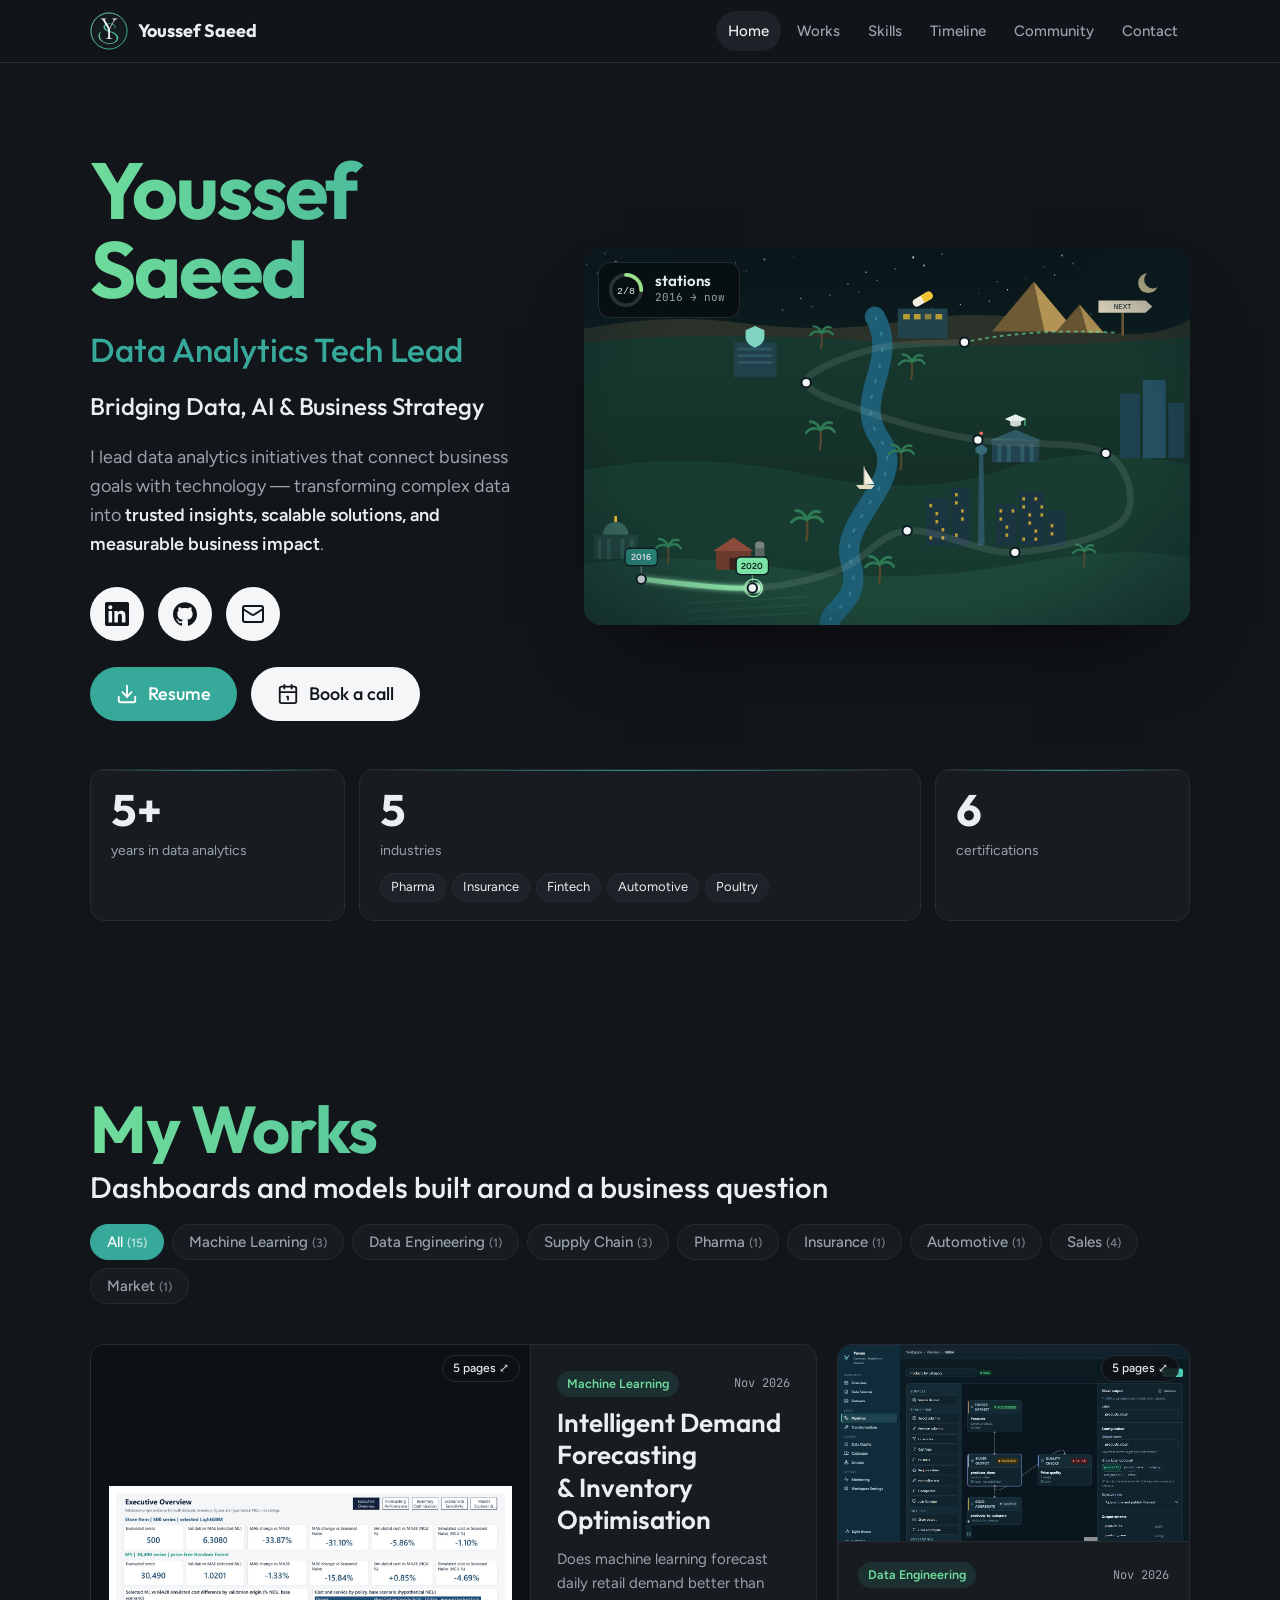
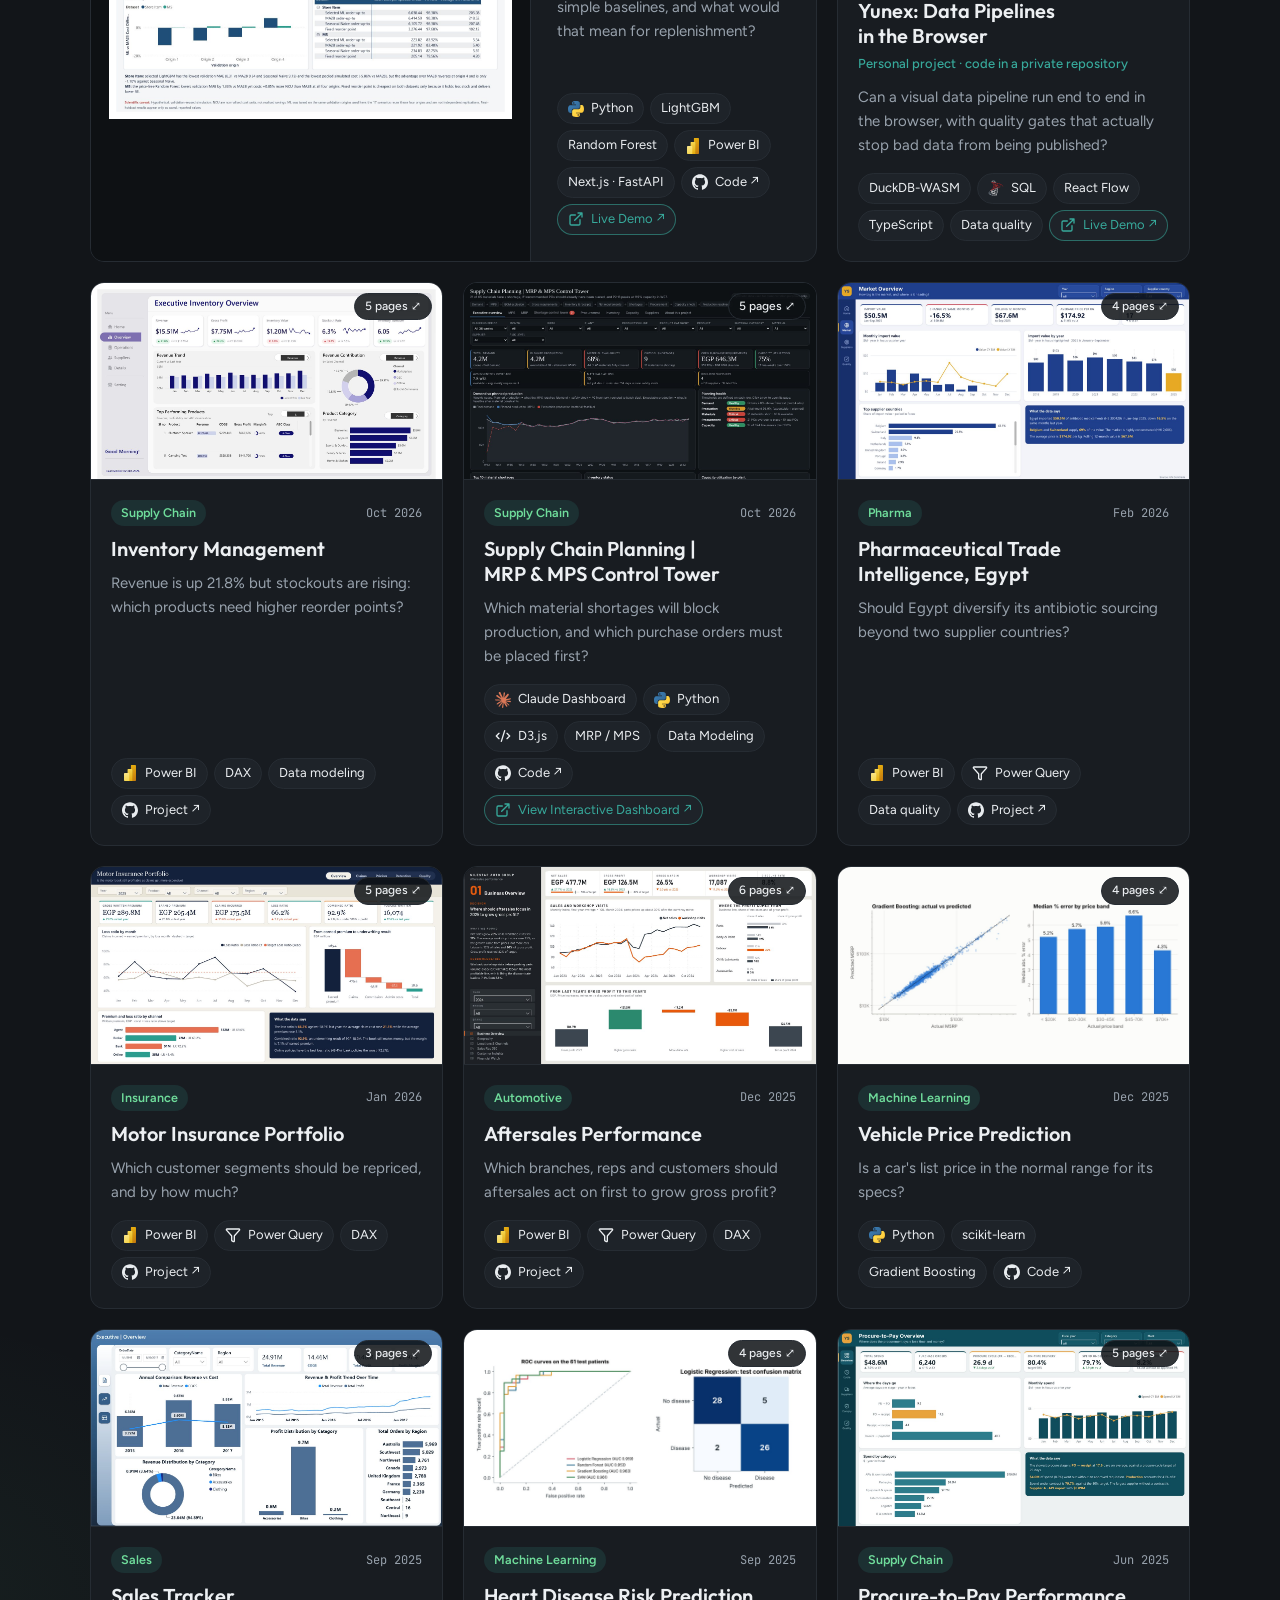
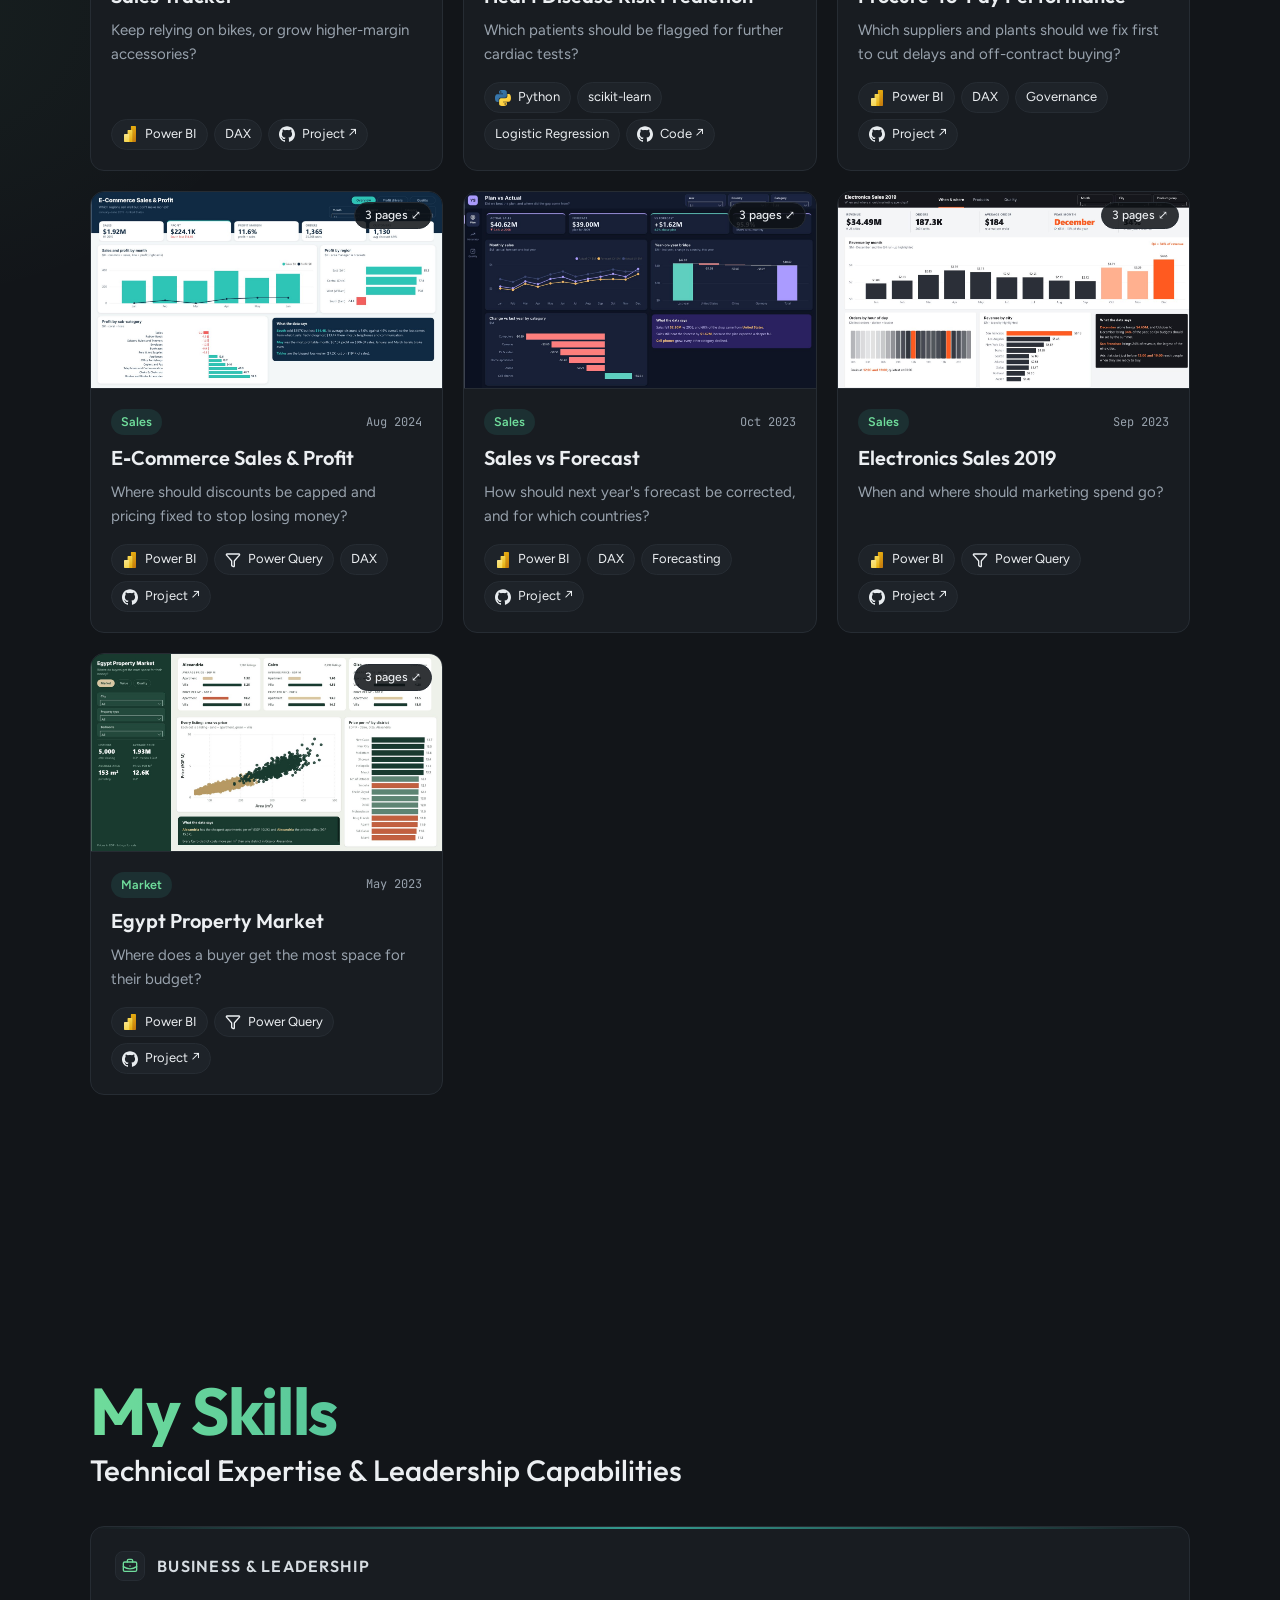
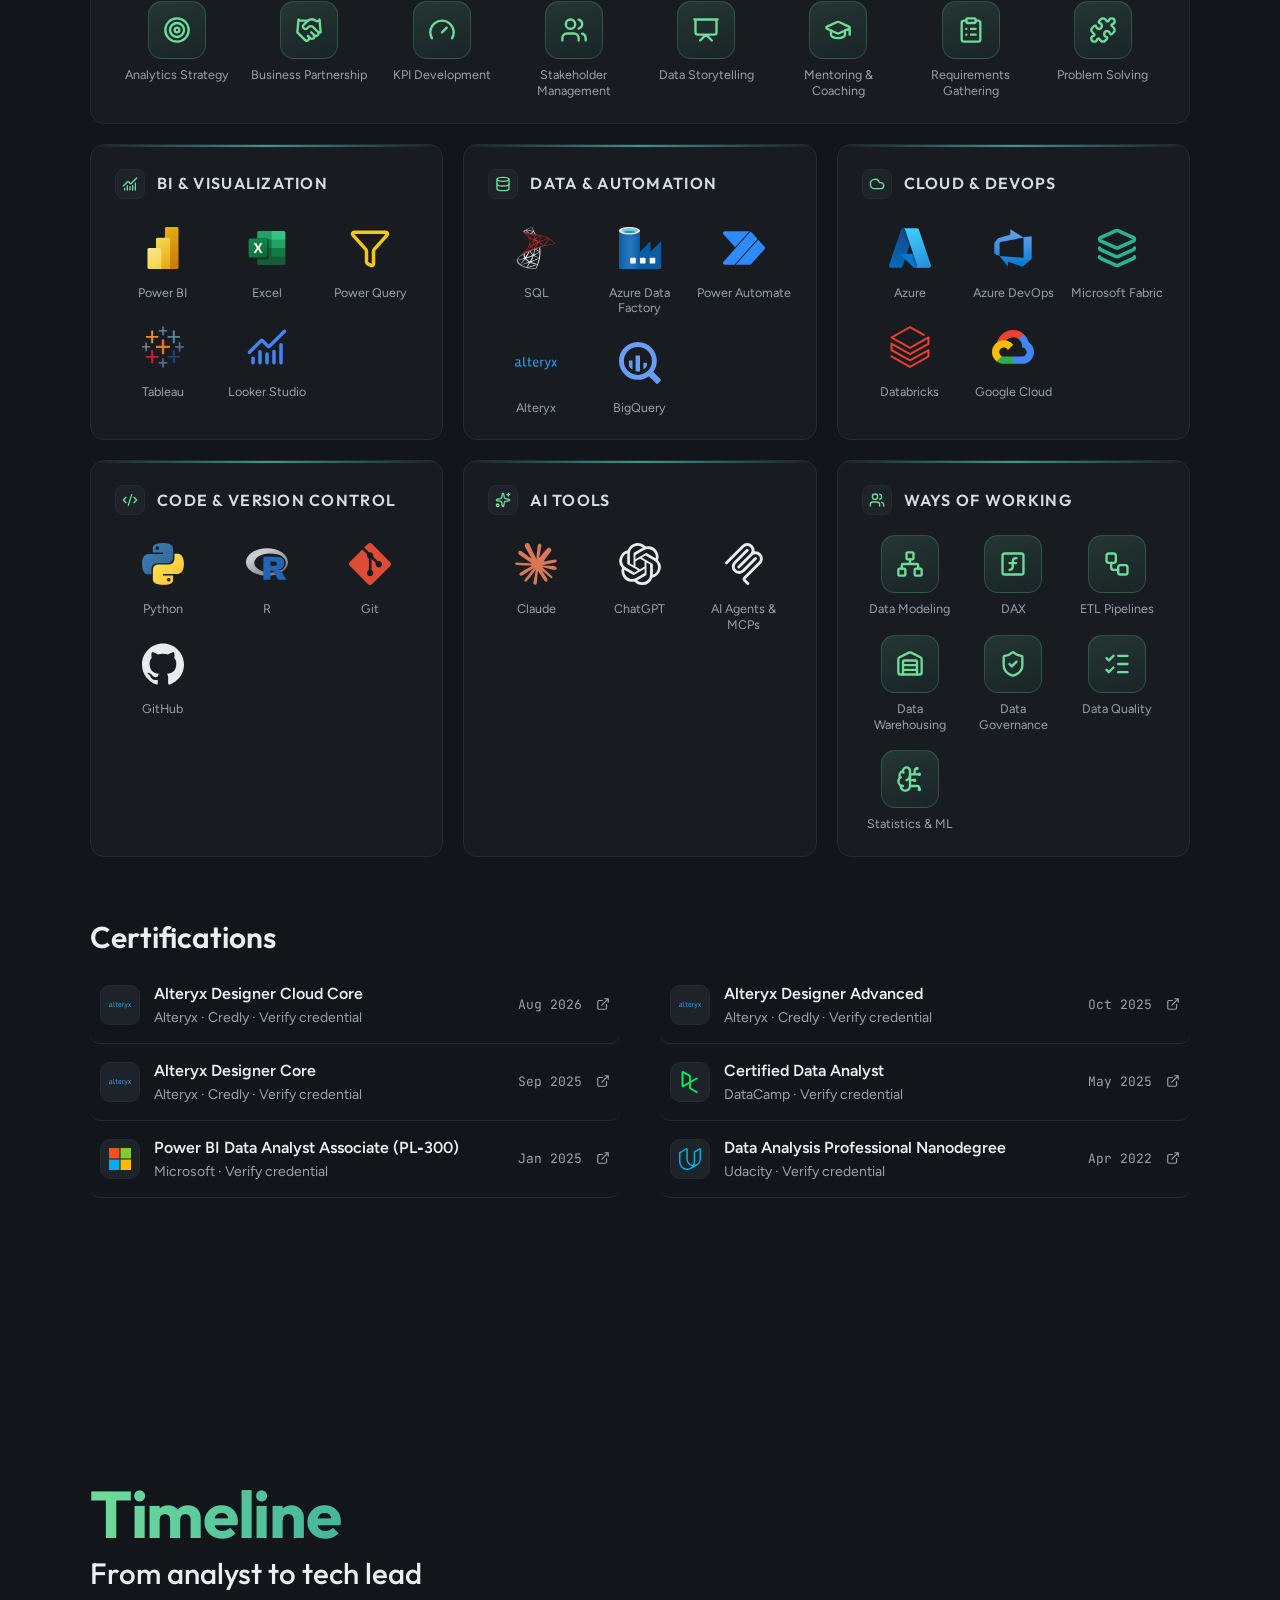
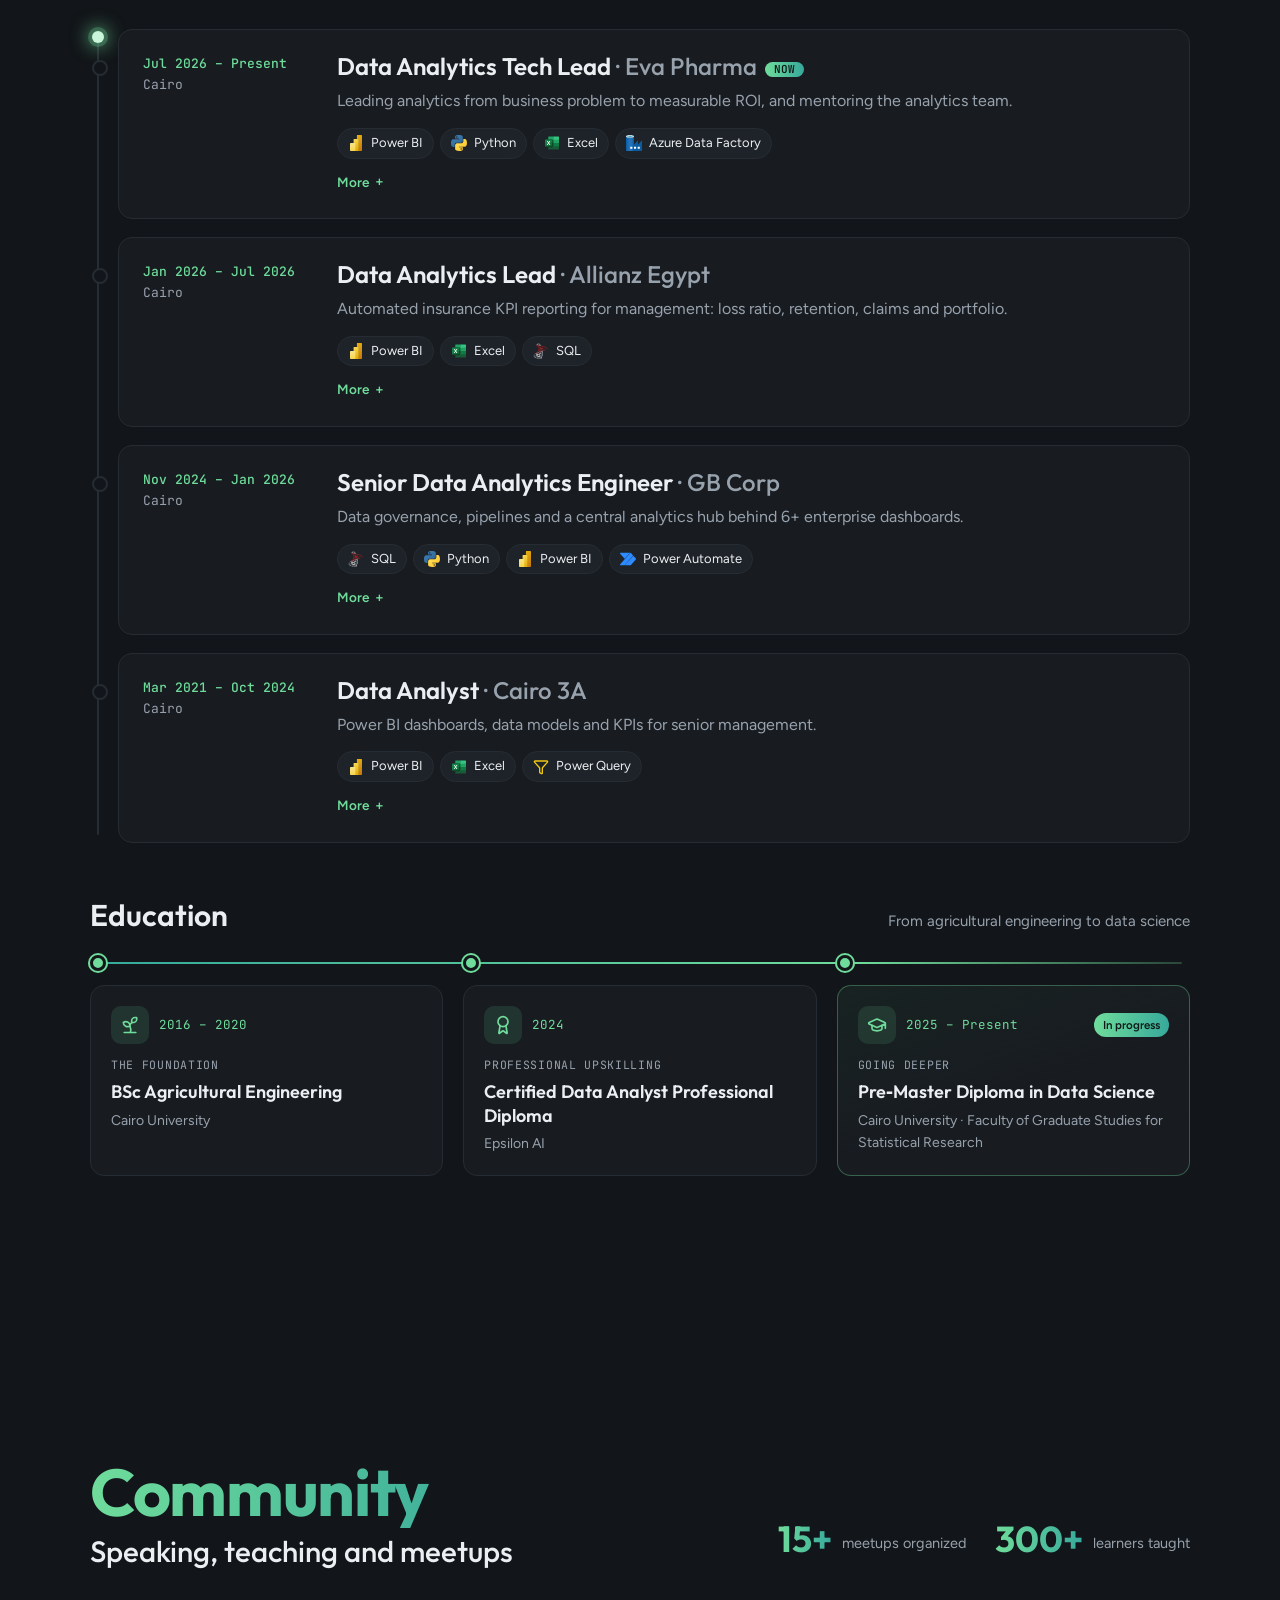
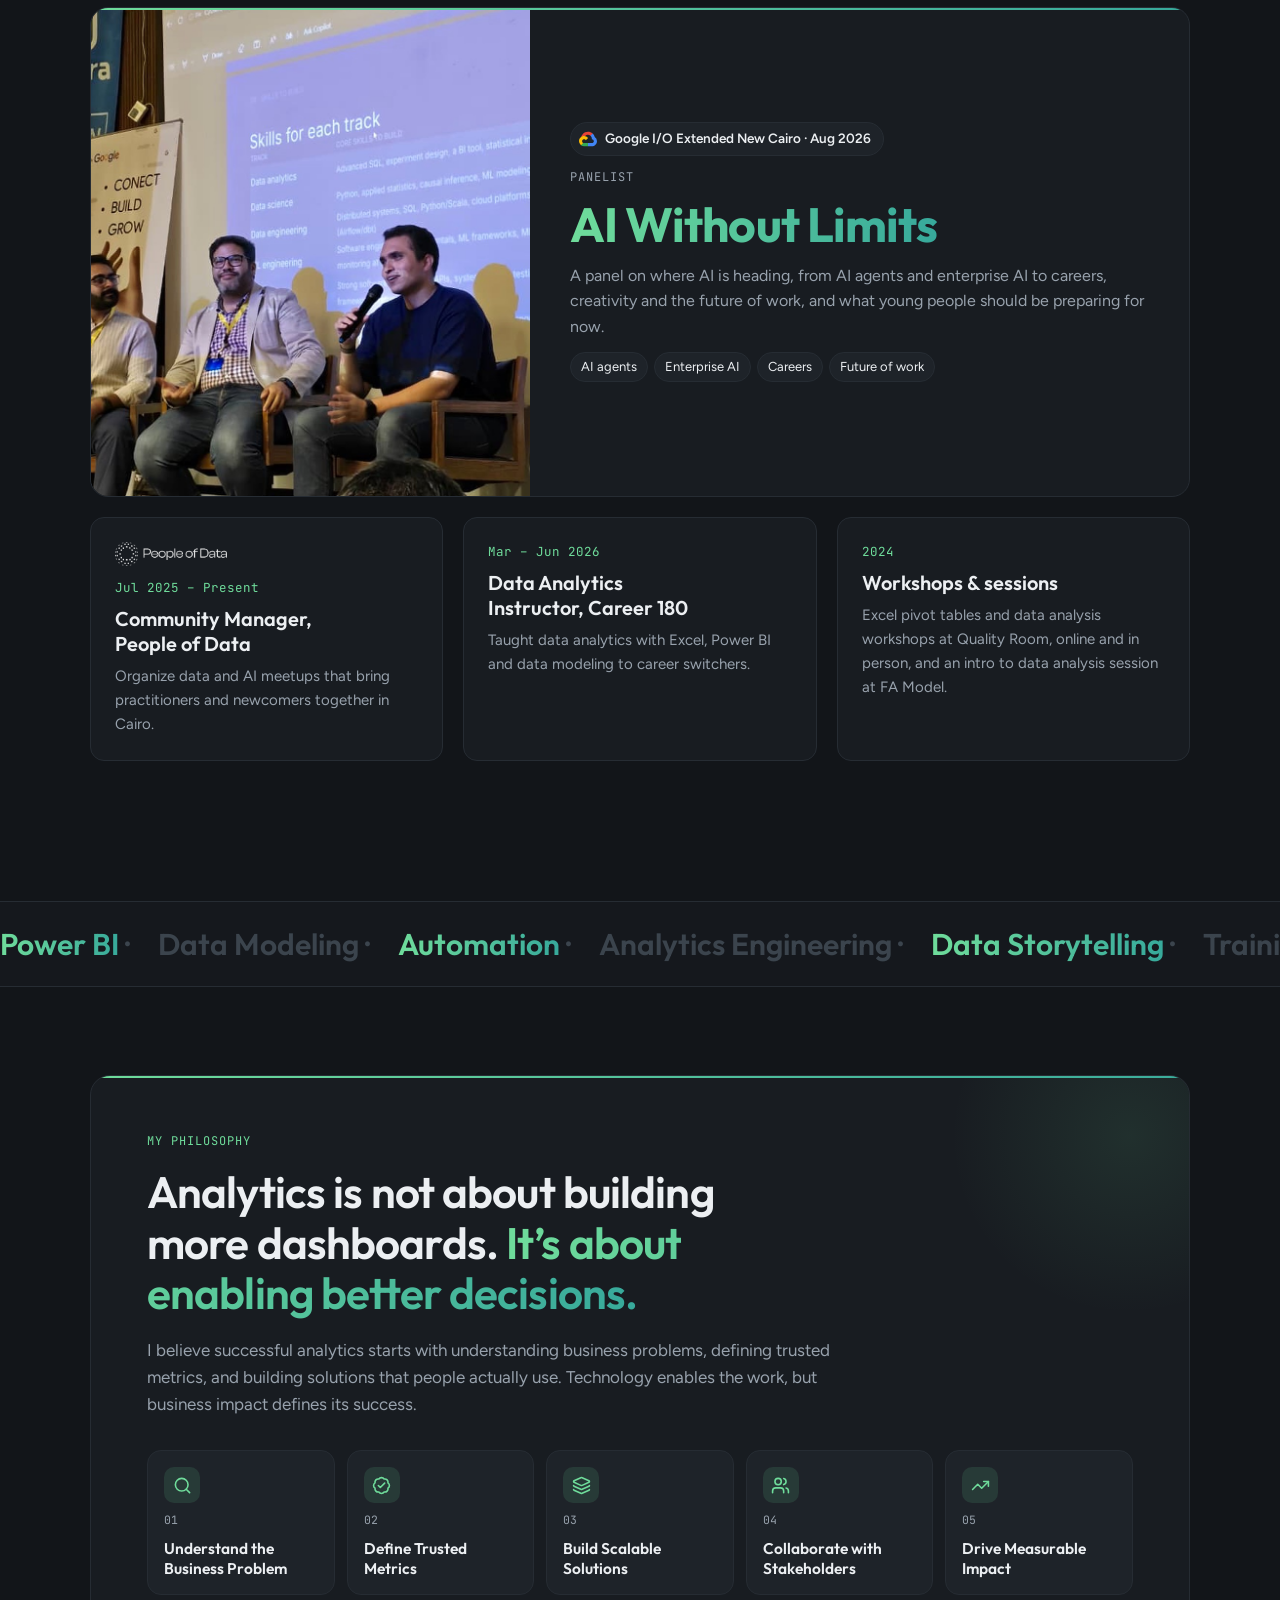
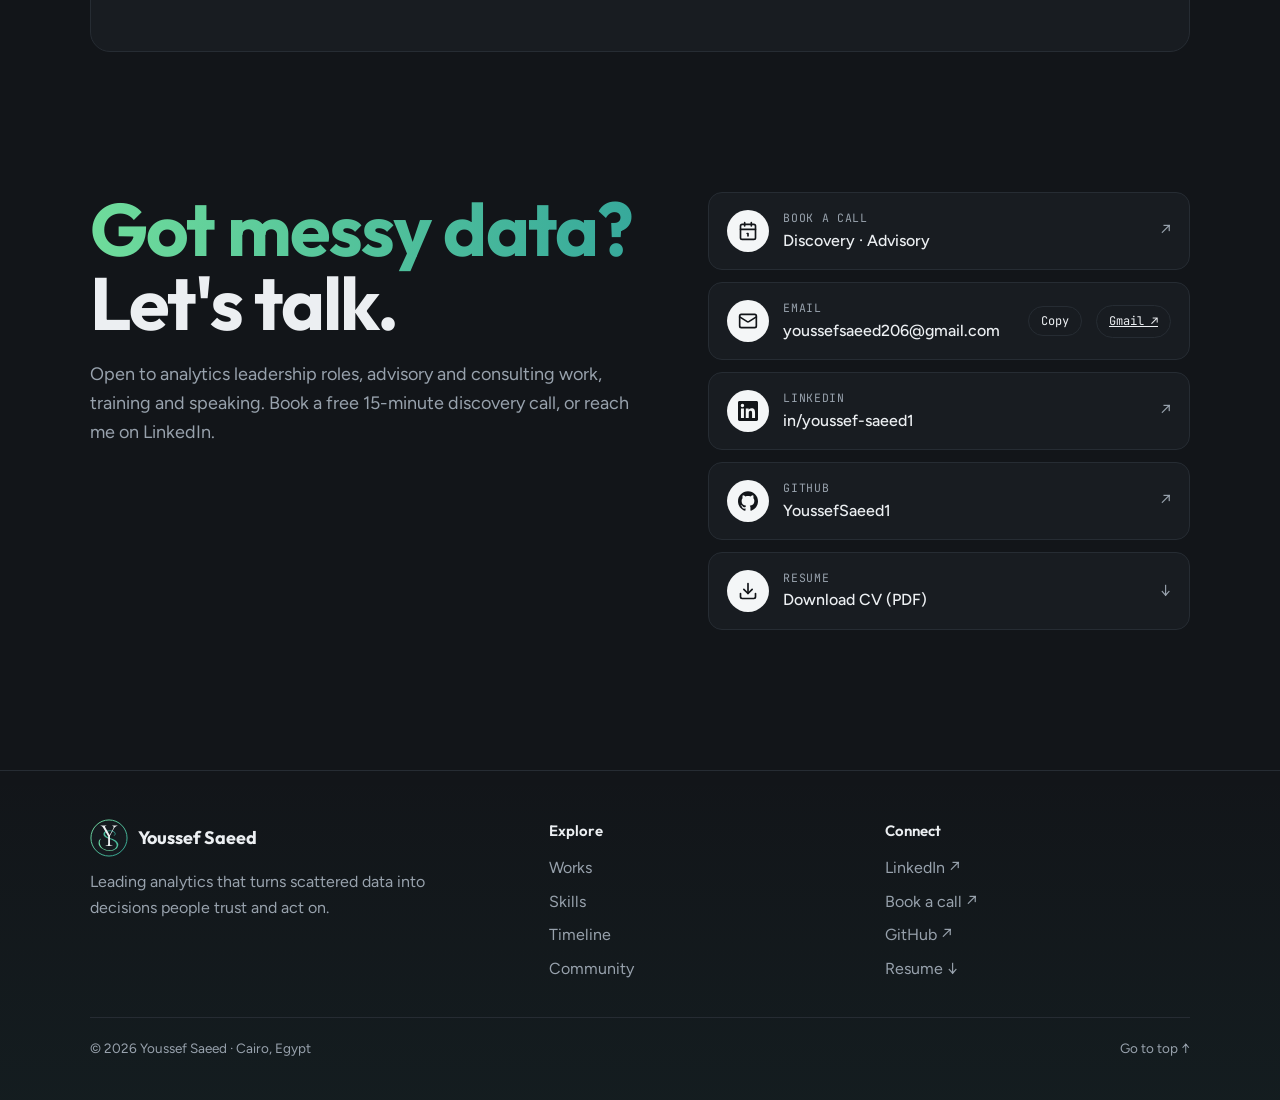
==== commit ca1d1035: "Works: add Yunex, visual data pipelines that run in the browser New Data Engineering project with a " ====
--- a/index.html
+++ b/index.html
@@ -868,6 +868,14 @@
      imgs:["demand-forecasting","demand-forecasting-2","demand-forecasting-3","demand-forecasting-4","demand-forecasting-5"],
      link:"https://github.com/YoussefSaeed1/intelligent-demand-forecasting",
      demo:"https://idf-web.vercel.app/", demoLabel:"Live Demo"},
+    {t:"Yunex: Data Pipelines in the Browser", d:"Nov 2026", cat:"Data Engineering",
+     sub:"Personal project · code in a private repository",
+     q:"Can a visual data pipeline run end to end in the browser, with quality gates that actually stop bad data from being published?",
+     p:"Yunex is a data platform with a React Flow pipeline editor. You compose pipelines from ten node types (select, rename, filter, cast, fill nulls, normalise text, require values, deduplicate, lookup join and aggregate); the live demo compiles the graph to SQL, validates it (cycles, missing inputs, unknown columns, type mismatches) and runs it in your browser with DuckDB-WASM, with no backend. Each run publishes Bronze, Silver and Gold outputs with a manifest (inputs, schema, row count and a SHA-256 content hash), and lineage is built from those manifests. Quality rules run as SQL before publication: in the guided example two negative prices fail an error-severity rule, so Silver is blocked and Gold is skipped until a filter is added. Pipelines, runs and outputs are stored in IndexedDB; earlier runs of the original Python, DuckDB and dbt Core engine are kept as read-only history. Synthetic data only.",
+     tags:["DuckDB-WASM","SQL","React Flow","TypeScript","Data quality"], vis:5,
+     stack:["DuckDB-WASM","SQL","TypeScript","React","React Flow","IndexedDB","Vite","Playwright","Python","DuckDB","dbt Core","Vercel"],
+     imgs:["yunex","yunex-2","yunex-3","yunex-4","yunex-5"],
+     demo:"https://yunex-cloud.vercel.app/", demoLabel:"Live Demo"},
     {t:"Inventory Management", d:"Oct 2026", cat:"Supply Chain",
      q:"Revenue is up 21.8% but stockouts are rising: which products need higher reorder points?",
      p:"Revenue reached $15.51M with $7.75M gross profit, but the stockout rate climbed to 6.3% from 5.5% last year. Five report pages cover the executive view, operations, supplier and warehouse performance, product detail with ABC classification, and data quality. Row-level security by warehouse and a catalogue of 147 documented measures. UI inspired by Arbaz Ahmad's Inventory Management Dashboard.",
@@ -975,7 +983,7 @@
     var models=p.models||[], sel=models.filter(function(x){return /^selected/.test(x[1]||"");}), rest=models.length-sel.length, st=(p.stack||[]).length;
     var peek=[]; if(rest) peek.push("+"+rest+" more model"+(rest>1?"s":"")); if(st) peek.push(st+"-tool stack");
     var h='<summary>'+(sel.length?'<span class="lb-k lb-peek">Selected</span>'+sel.map(function(x){return '<span class="lb-peek">'+chip(x,true)+'</span>';}).join(''):'')+
-      '<em class="lb-n lb-peek">'+esc(peek.join(" · "))+'</em><span class="lb-tg">Models &amp; stack</span></summary><div class="lb-meta">';
+      '<em class="lb-n lb-peek">'+esc(peek.join(" · "))+'</em><span class="lb-tg">'+(models.length?'Models &amp; stack':'Stack')+'</span></summary><div class="lb-meta">';
     if(models.length) h+='<span class="lb-k">Models</span><div class="chips">'+models.map(function(x){return chip(x,false);}).join('')+'</div>';
     if(st) h+='<span class="lb-k">Stack</span><div class="chips">'+p.stack.map(function(t){ return '<span class="chip">'+ic(TAGICON[t])+esc(t)+'</span>'; }).join('')+'</div>';
     m.innerHTML=h+'</div>'; m.hidden=false; }
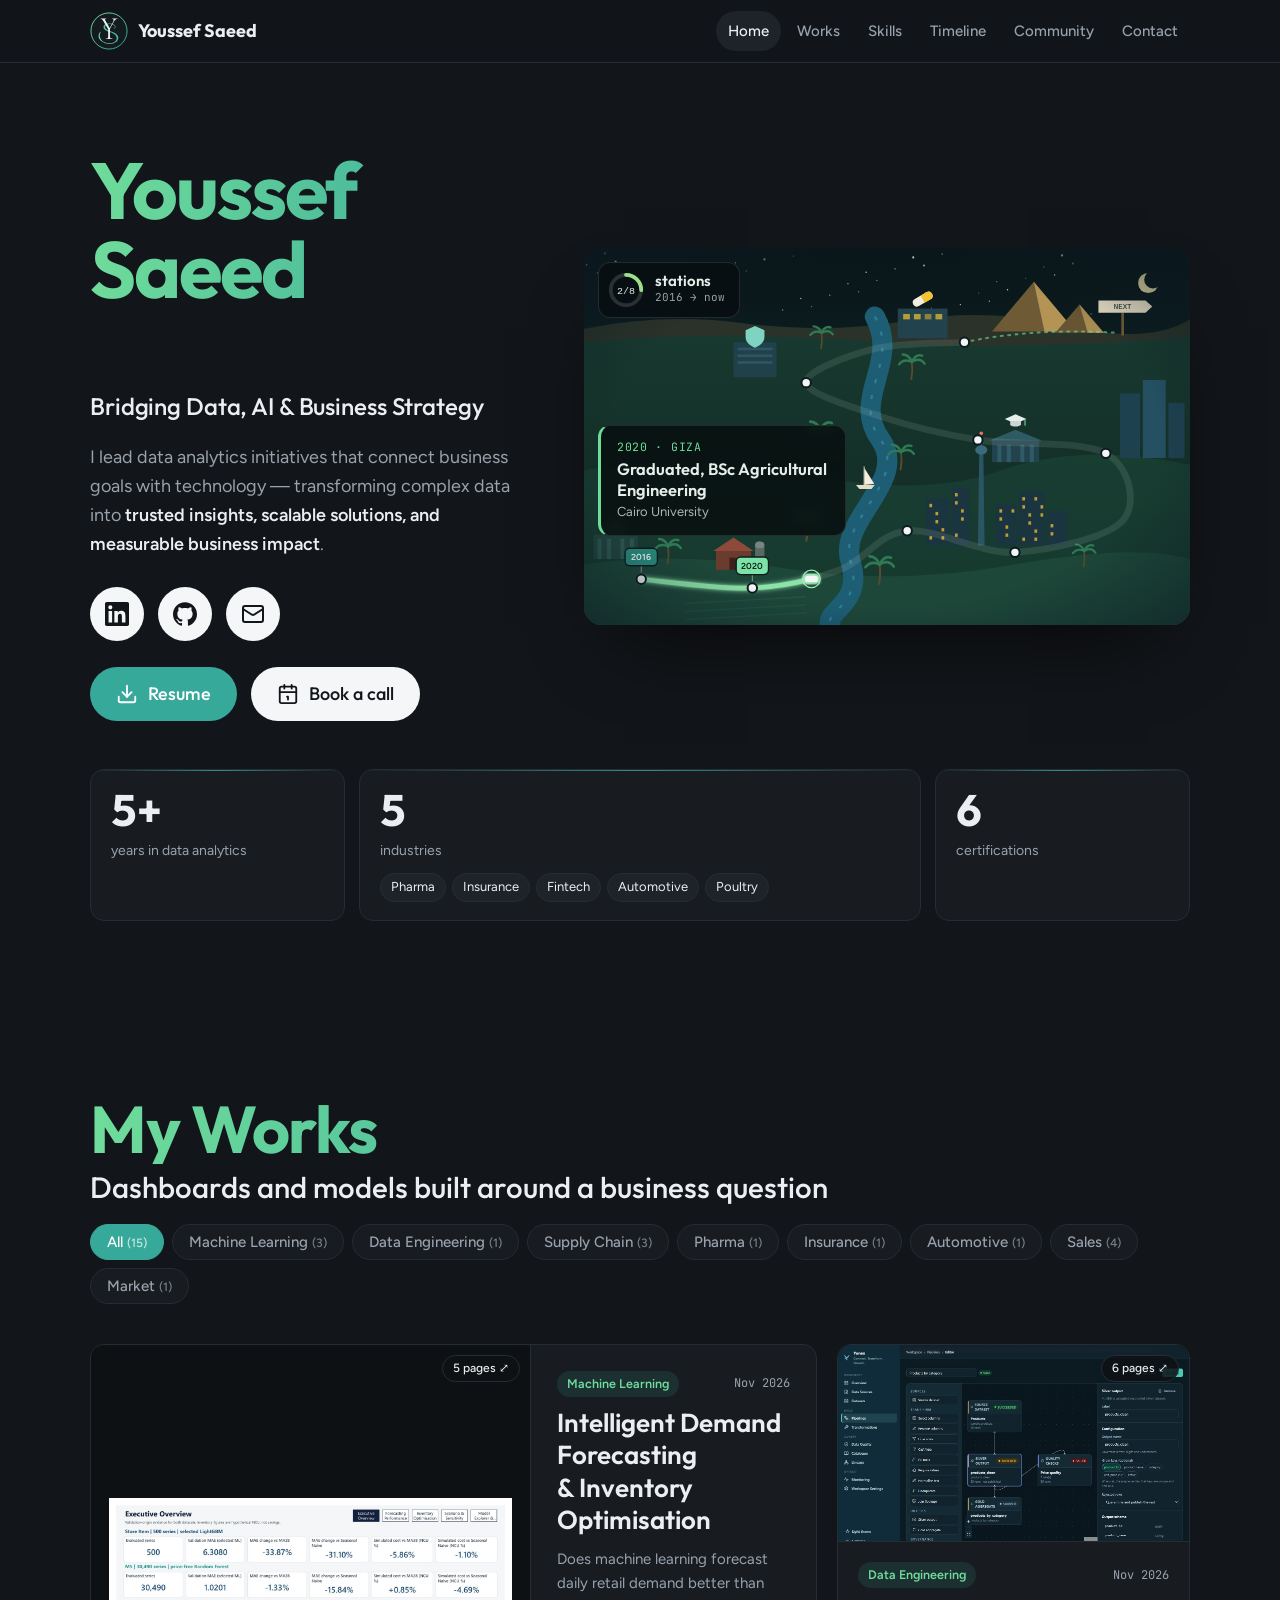
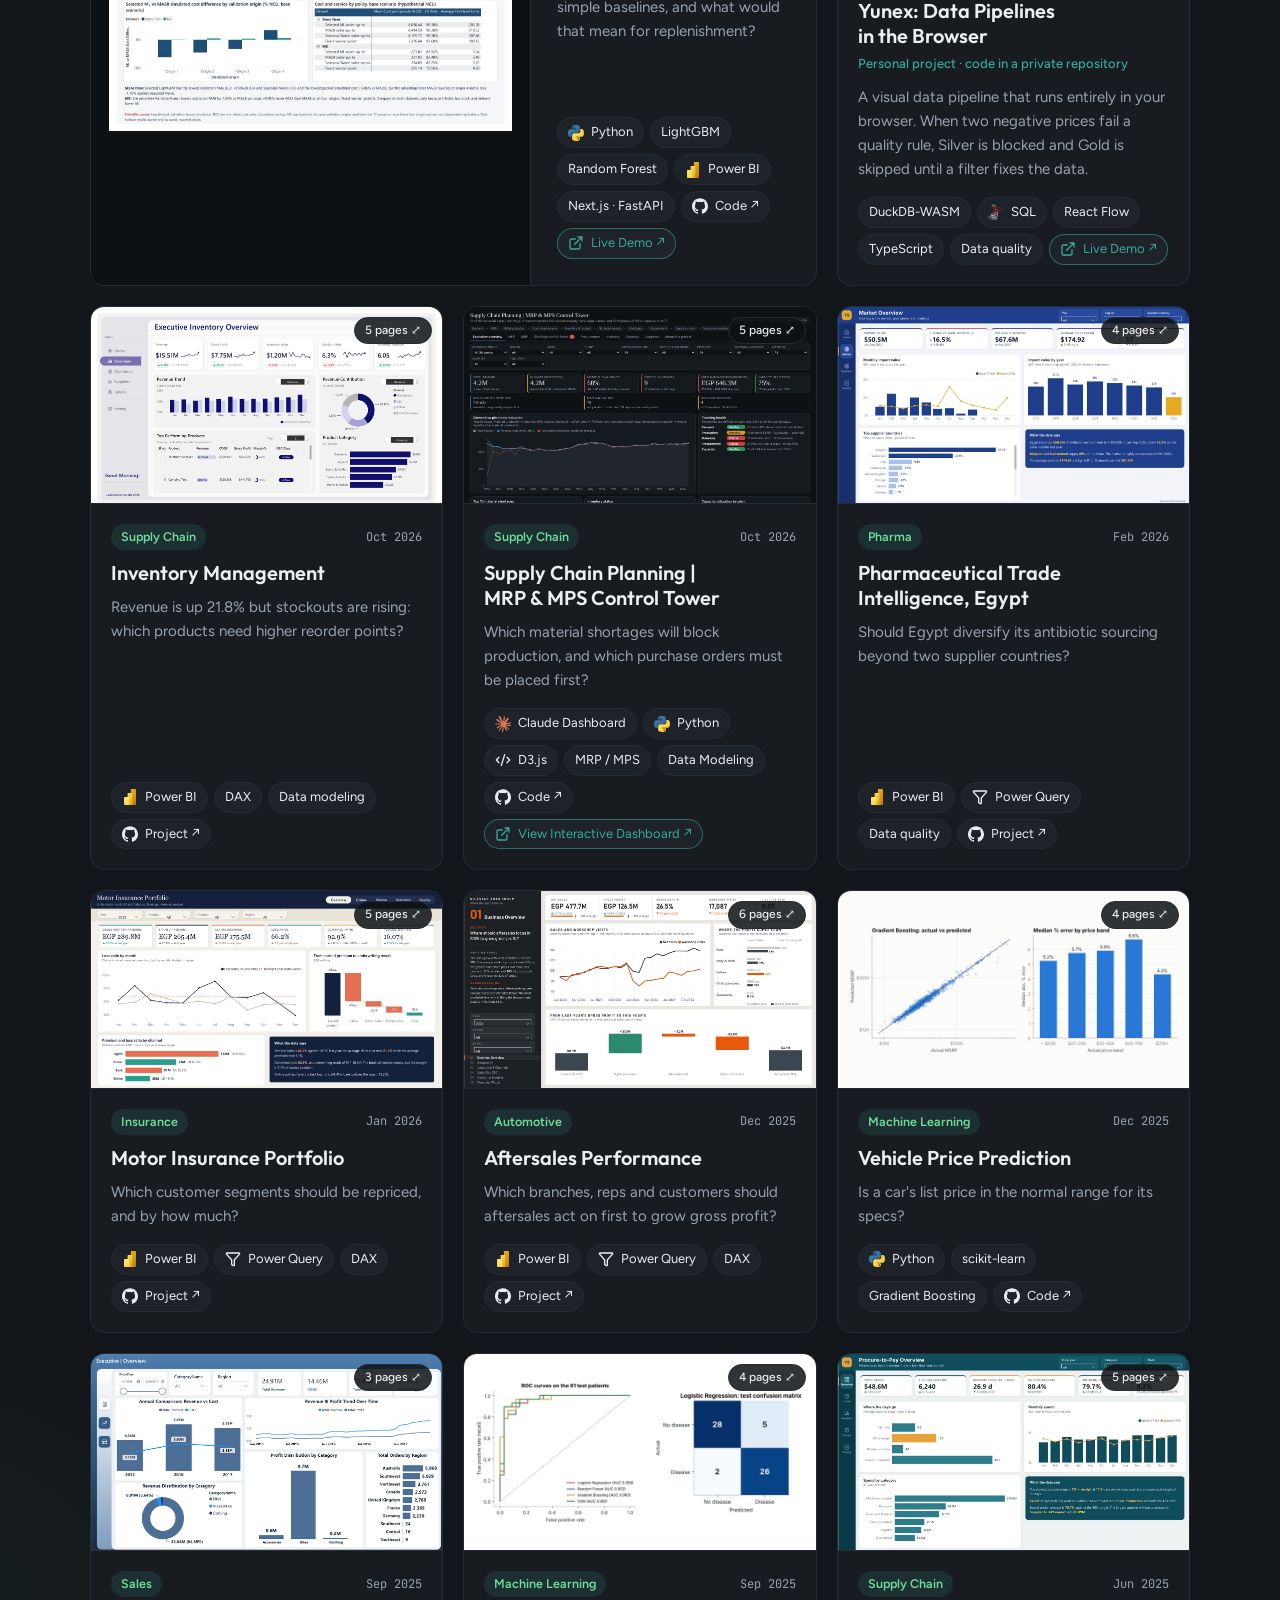
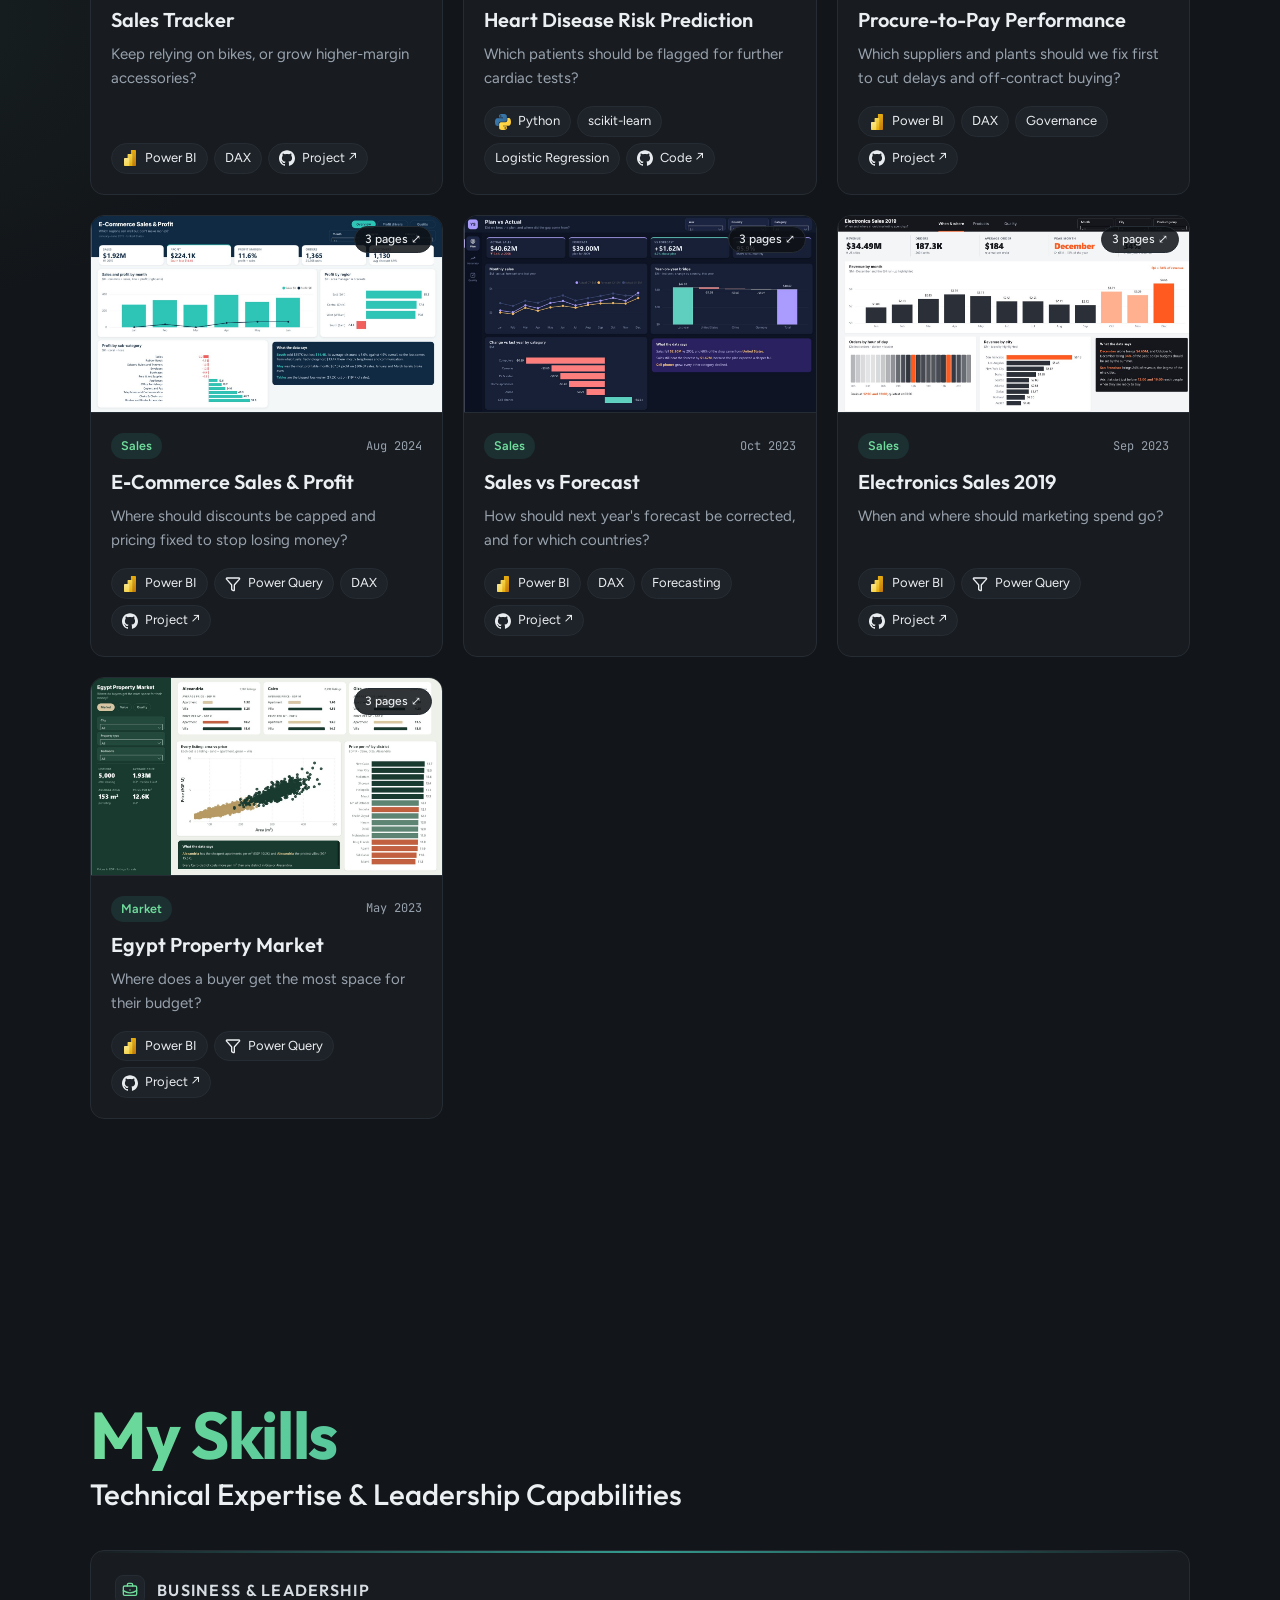
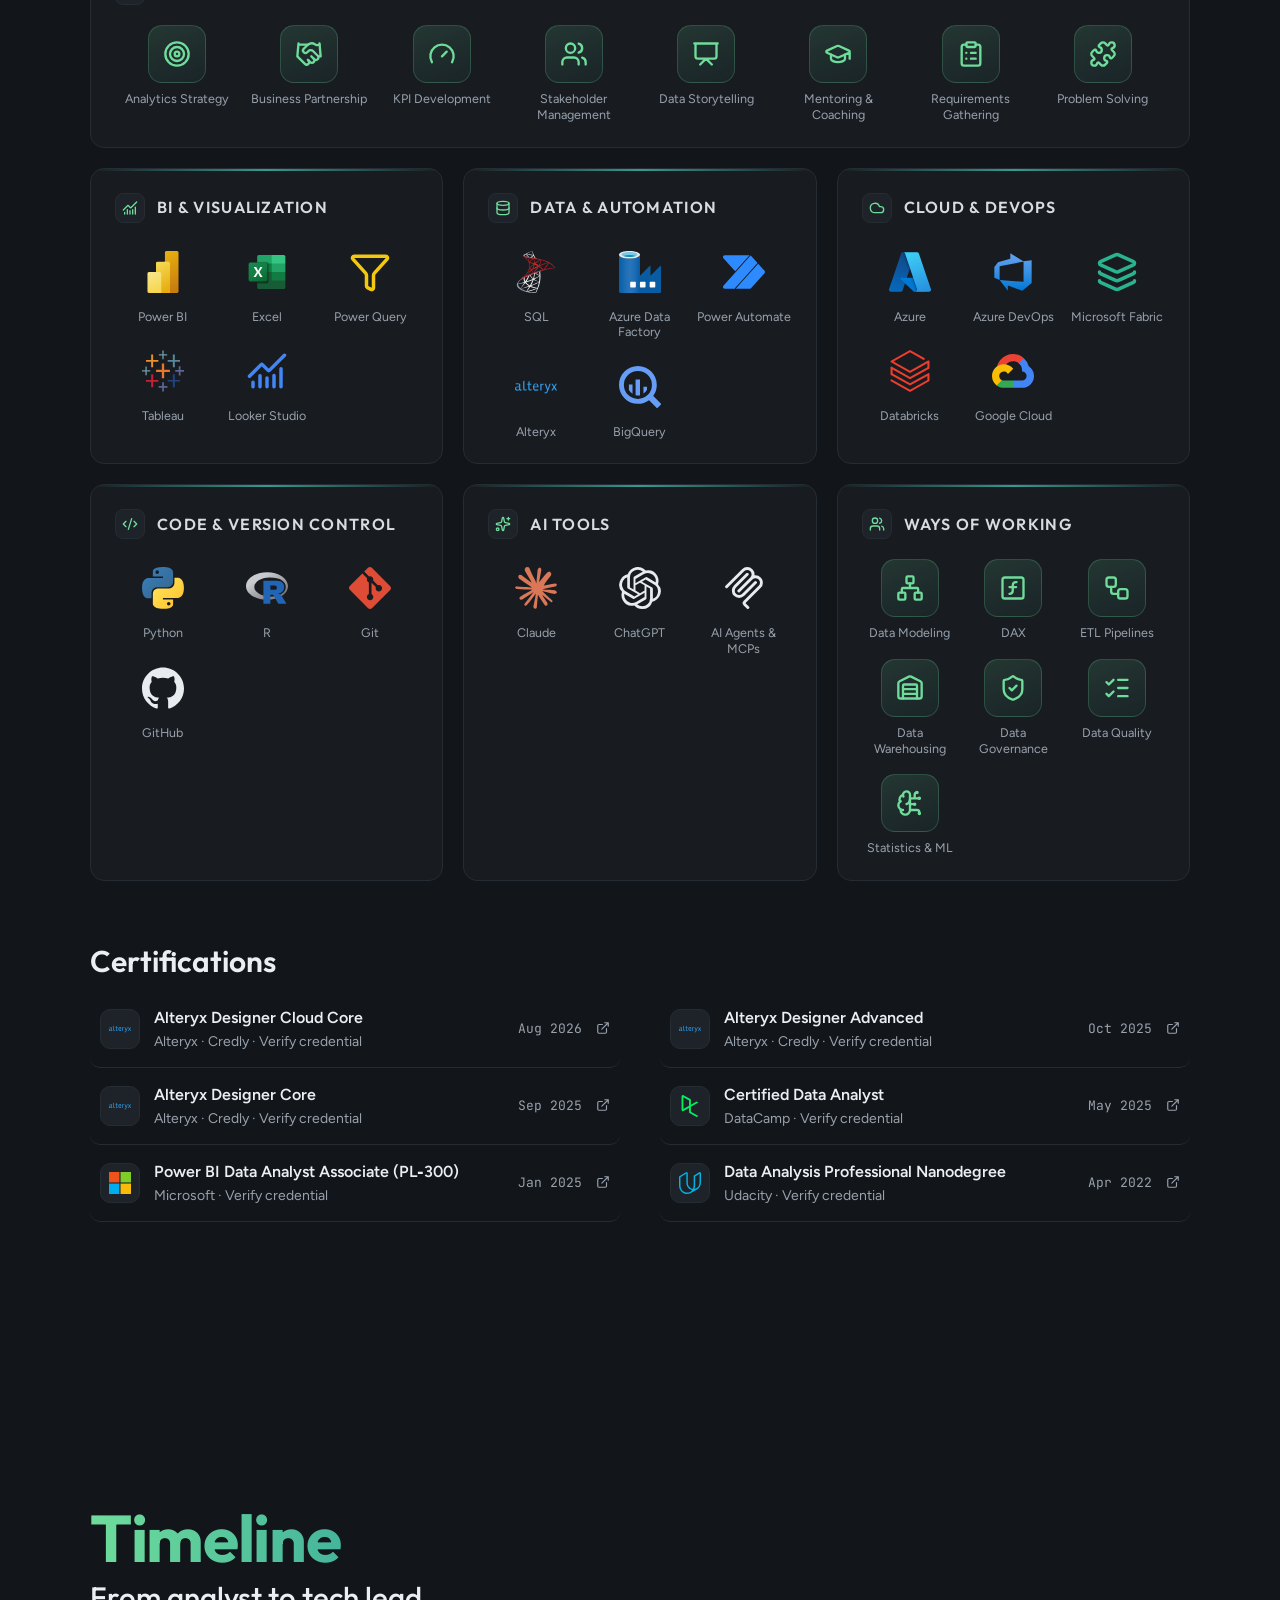
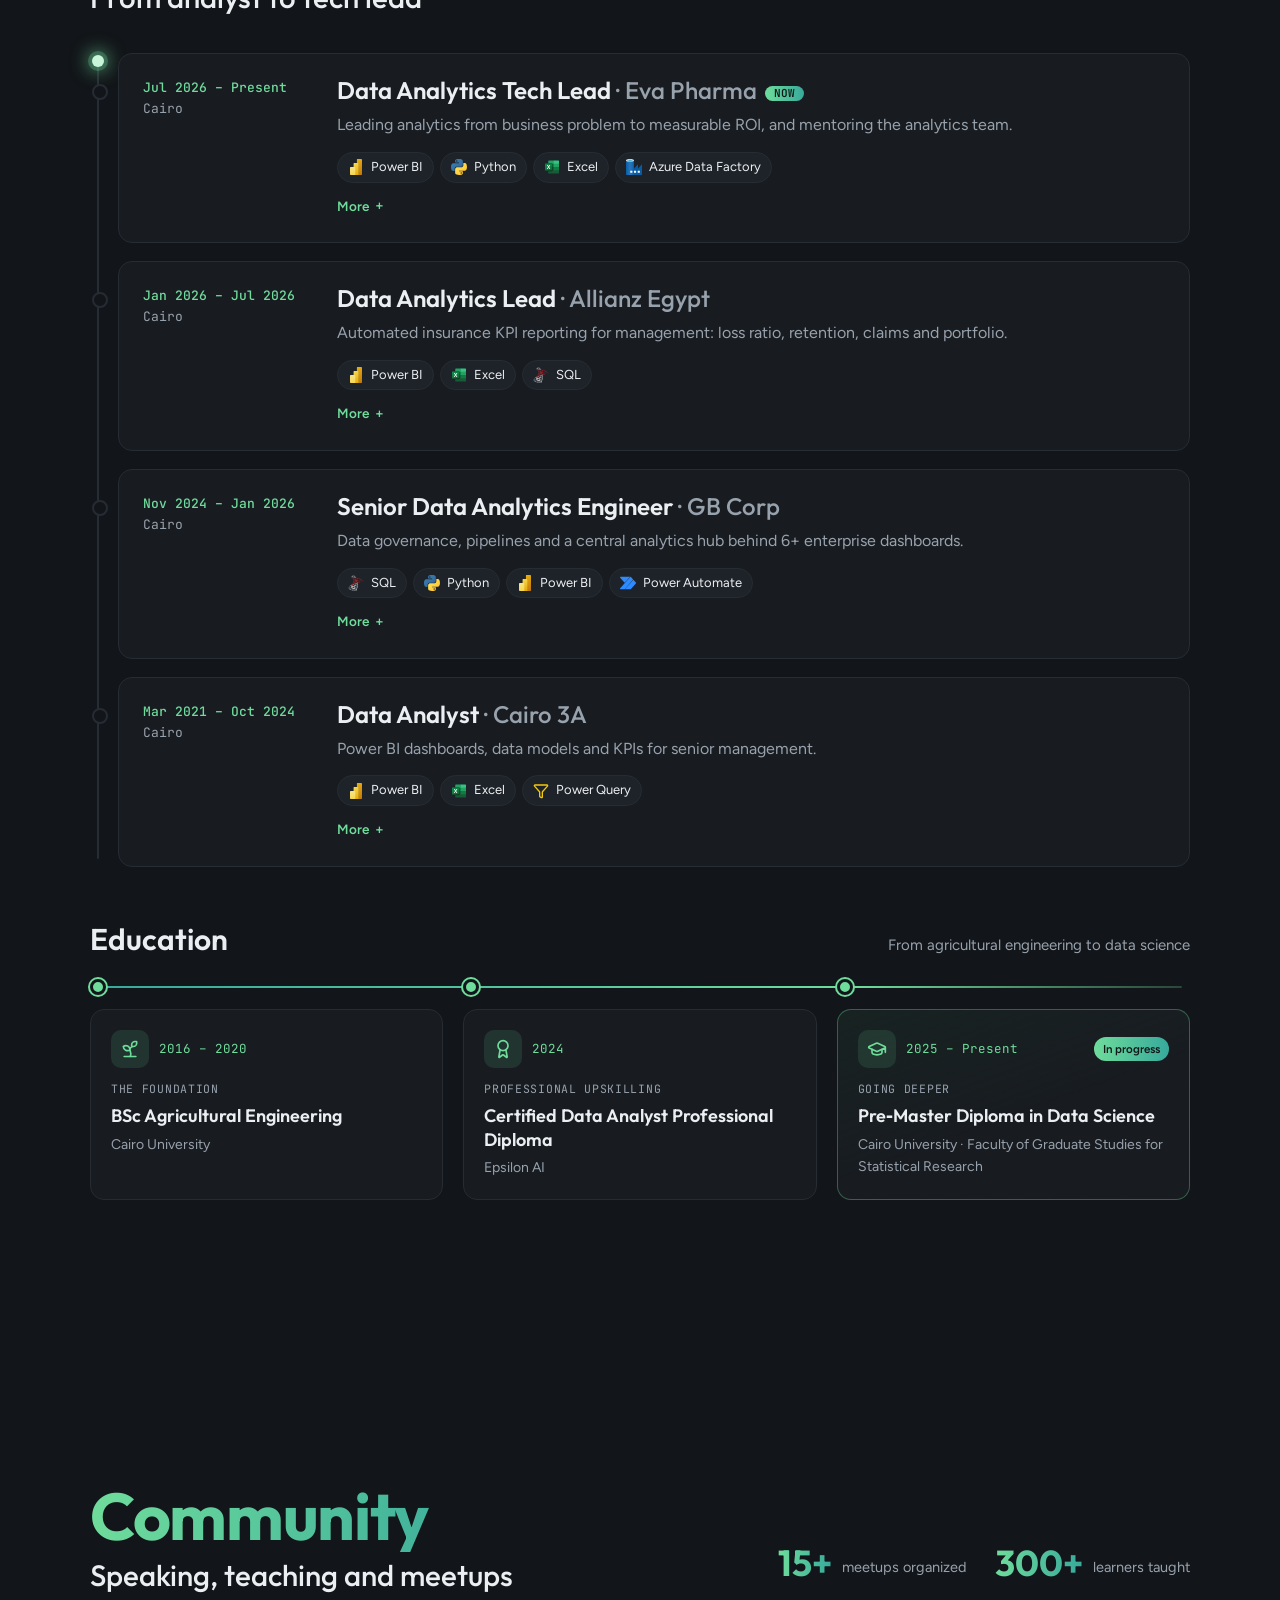
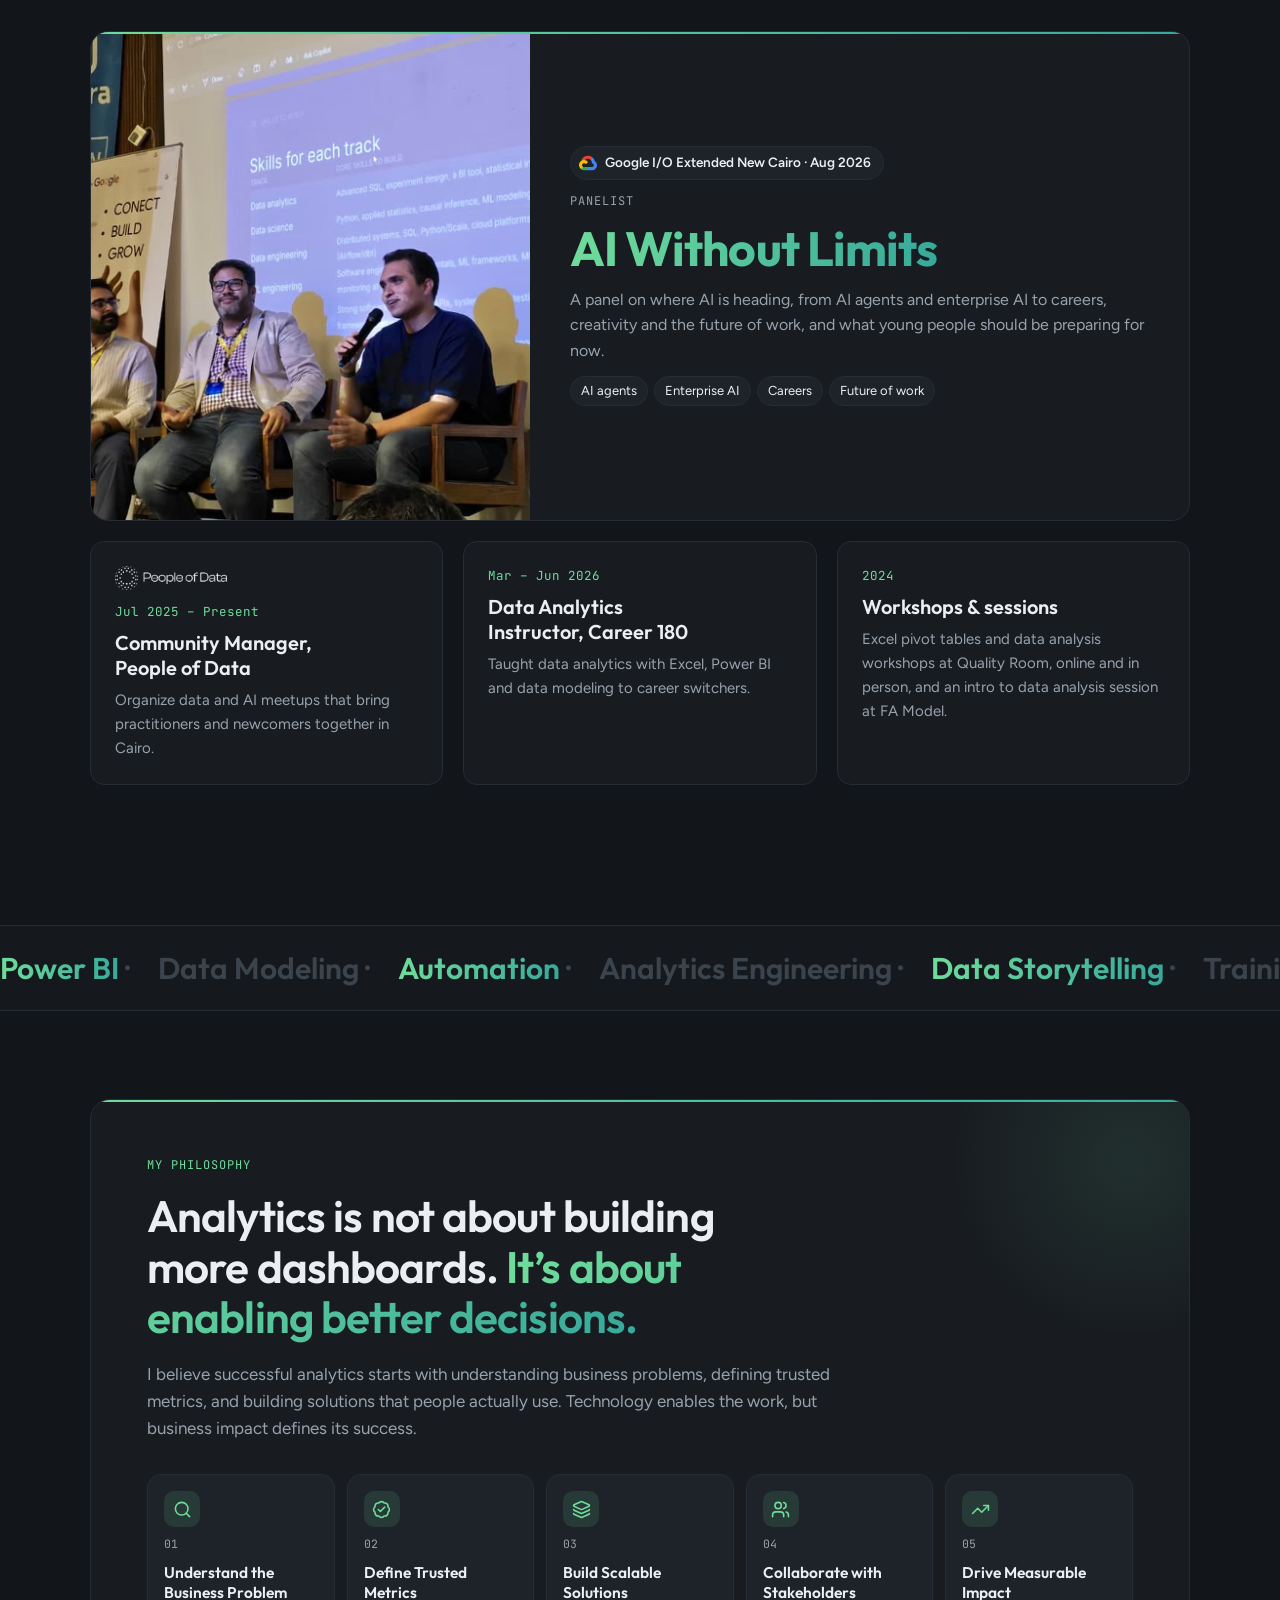
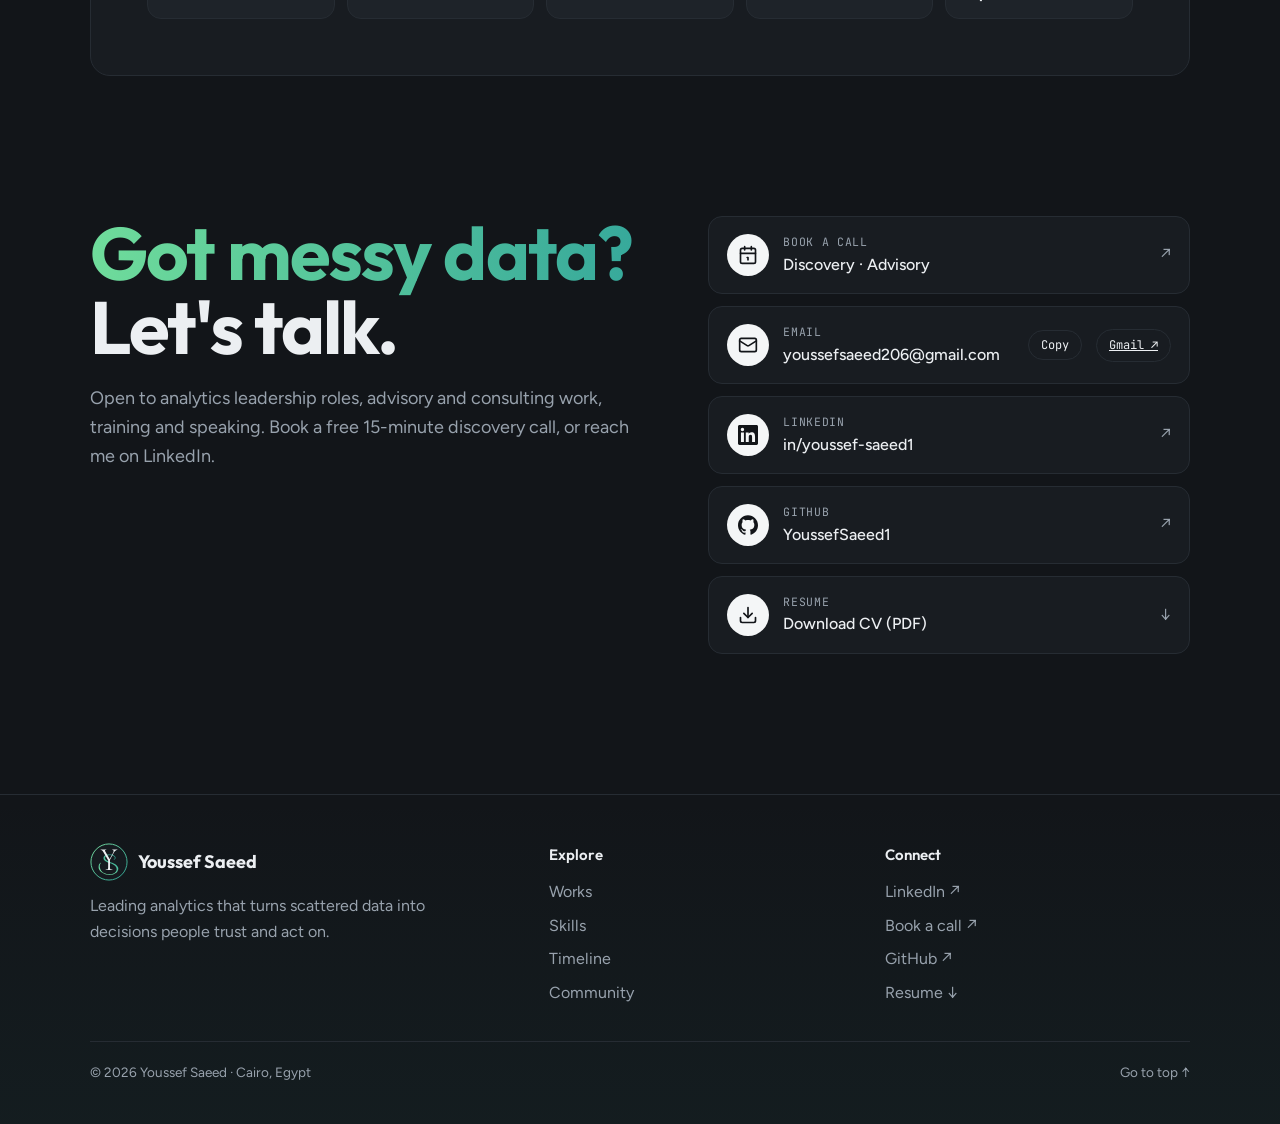
==== commit 73084c58: "Works: Yunex card leads with what it does, adds the Datasets screenshot The card now states the outc" ====
--- a/index.html
+++ b/index.html
@@ -870,11 +870,11 @@
      demo:"https://idf-web.vercel.app/", demoLabel:"Live Demo"},
     {t:"Yunex: Data Pipelines in the Browser", d:"Nov 2026", cat:"Data Engineering",
      sub:"Personal project · code in a private repository",
-     q:"Can a visual data pipeline run end to end in the browser, with quality gates that actually stop bad data from being published?",
-     p:"Yunex is a data platform with a React Flow pipeline editor. You compose pipelines from ten node types (select, rename, filter, cast, fill nulls, normalise text, require values, deduplicate, lookup join and aggregate); the live demo compiles the graph to SQL, validates it (cycles, missing inputs, unknown columns, type mismatches) and runs it in your browser with DuckDB-WASM, with no backend. Each run publishes Bronze, Silver and Gold outputs with a manifest (inputs, schema, row count and a SHA-256 content hash), and lineage is built from those manifests. Quality rules run as SQL before publication: in the guided example two negative prices fail an error-severity rule, so Silver is blocked and Gold is skipped until a filter is added. Pipelines, runs and outputs are stored in IndexedDB; earlier runs of the original Python, DuckDB and dbt Core engine are kept as read-only history. Synthetic data only.",
+     q:"A visual data pipeline that runs entirely in your browser. When two negative prices fail a quality rule, Silver is blocked and Gold is skipped until a filter fixes the data.",
+     p:"Yunex is a data platform with a React Flow pipeline editor. You compose pipelines from ten node types (select, rename, filter, cast, fill nulls, normalise text, require values, deduplicate, lookup join and aggregate); the live demo compiles the graph to SQL, validates it (cycles, missing inputs, unknown columns, type mismatches) and runs it in your browser with DuckDB-WASM, with no backend. Each run publishes Bronze, Silver and Gold outputs with a manifest (inputs, schema, row count and a SHA-256 content hash), and lineage is built from those manifests. Quality rules run as SQL before anything is published: an error-severity failure blocks that output, and every node downstream of it is skipped instead of running on bad data. Pipelines, runs and outputs are stored in IndexedDB; earlier runs of the original Python, DuckDB and dbt Core engine are kept as read-only history. Synthetic data only.",
      tags:["DuckDB-WASM","SQL","React Flow","TypeScript","Data quality"], vis:5,
      stack:["DuckDB-WASM","SQL","TypeScript","React","React Flow","IndexedDB","Vite","Playwright","Python","DuckDB","dbt Core","Vercel"],
-     imgs:["yunex","yunex-2","yunex-3","yunex-4","yunex-5"],
+     imgs:["yunex","yunex-2","yunex-3","yunex-4","yunex-5","yunex-6"],
      demo:"https://yunex-cloud.vercel.app/", demoLabel:"Live Demo"},
     {t:"Inventory Management", d:"Oct 2026", cat:"Supply Chain",
      q:"Revenue is up 21.8% but stockouts are rising: which products need higher reorder points?",
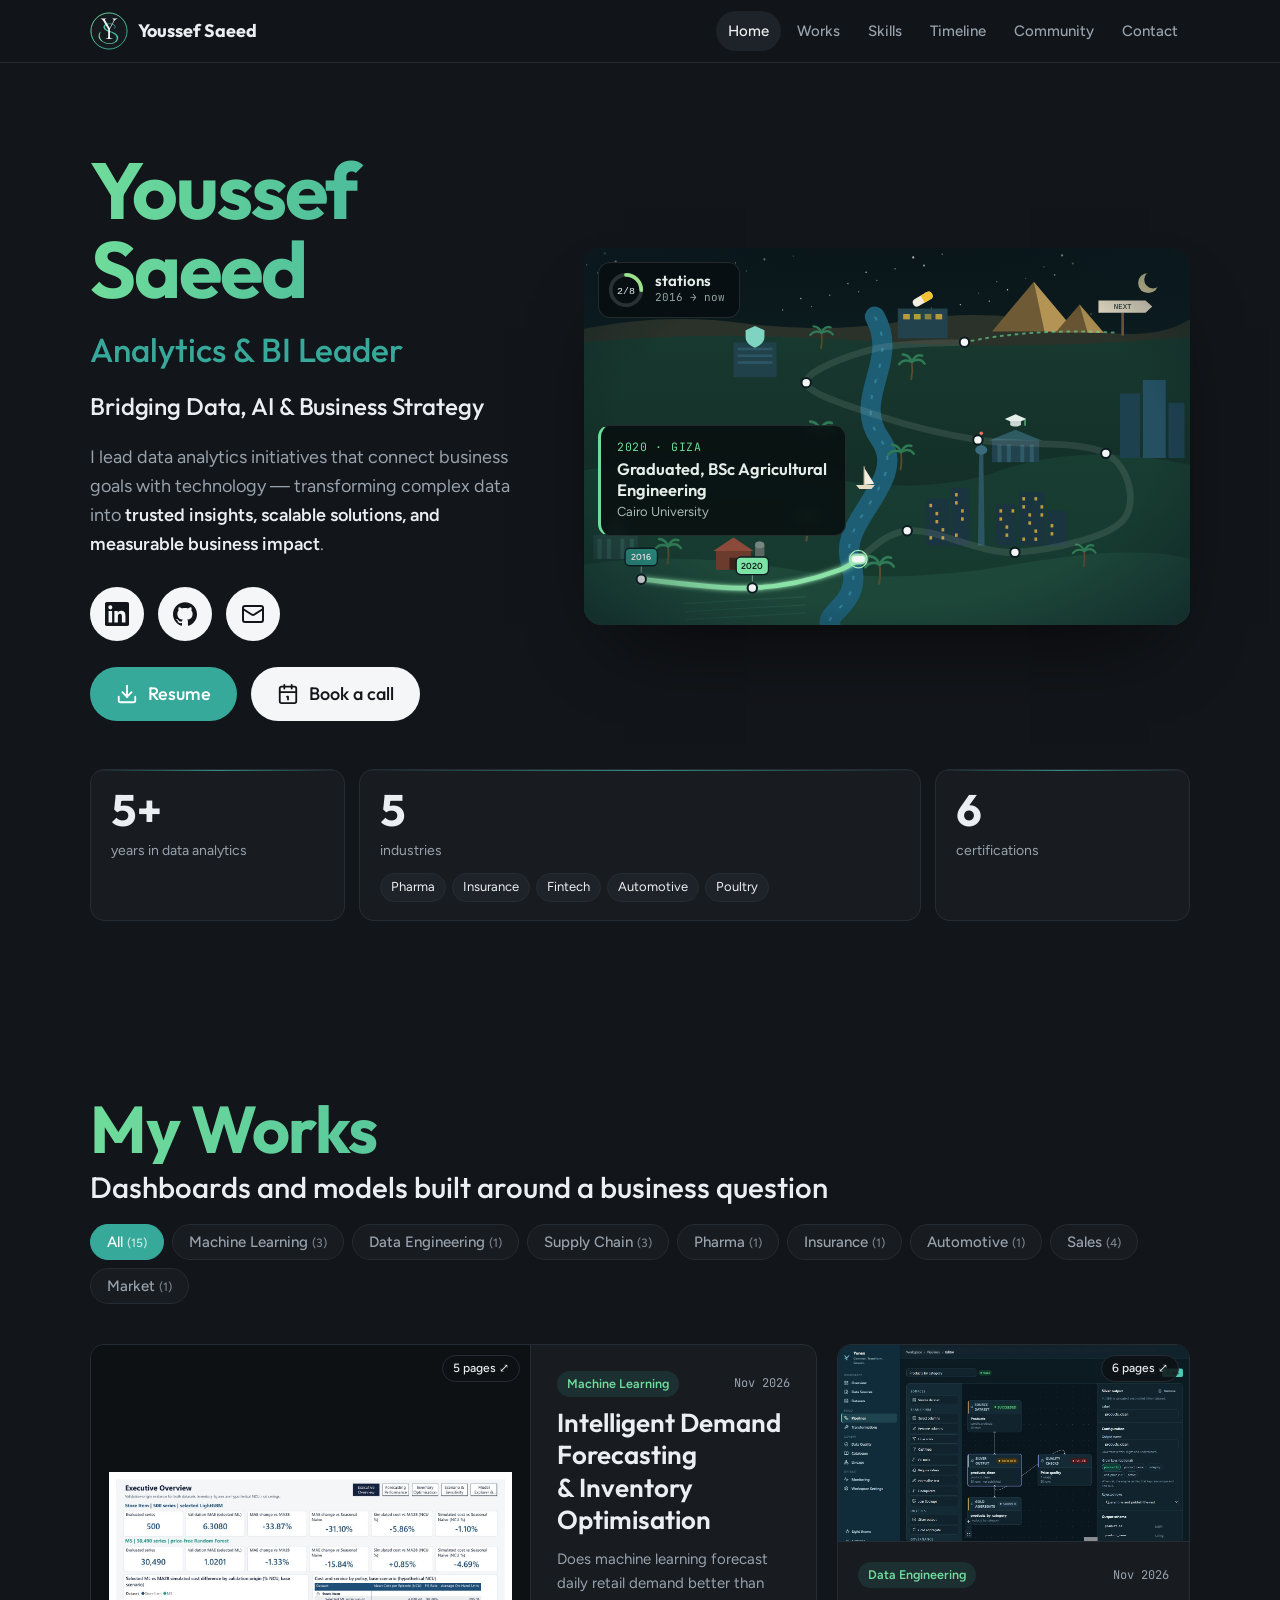
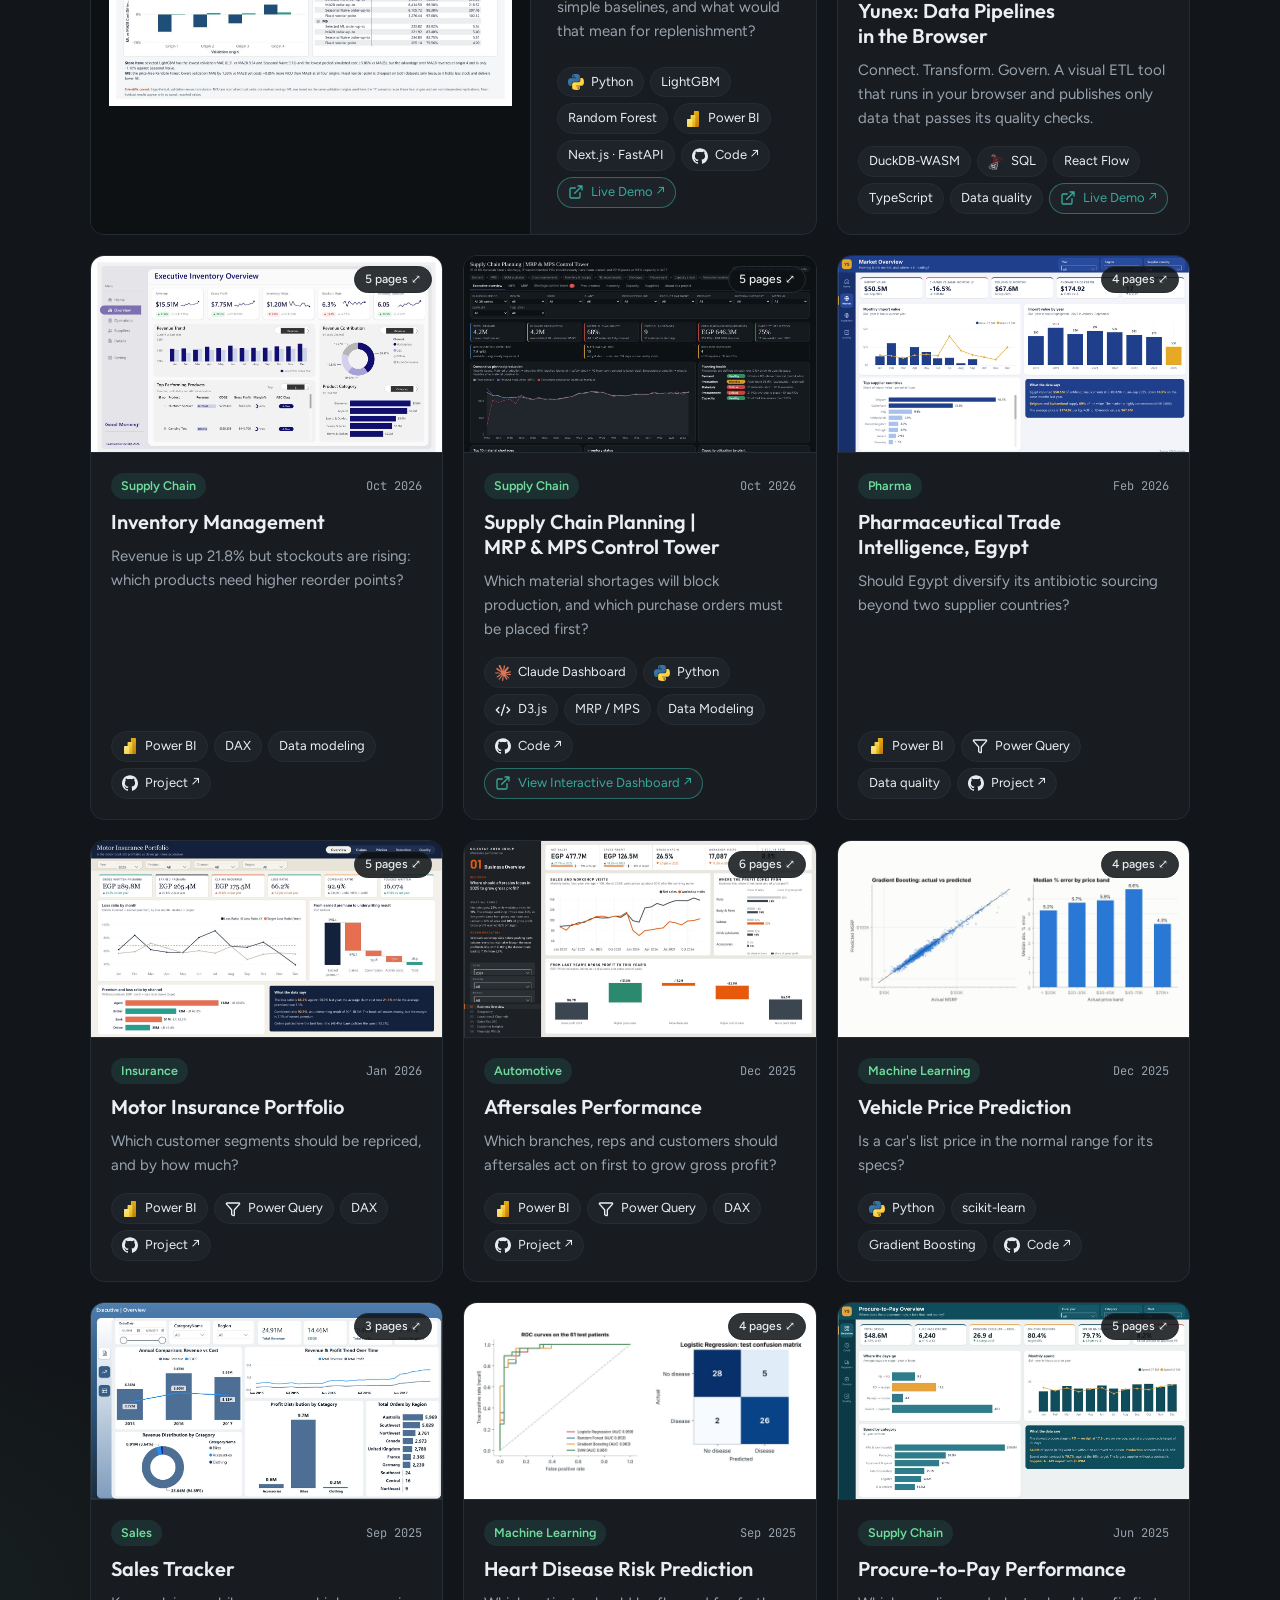
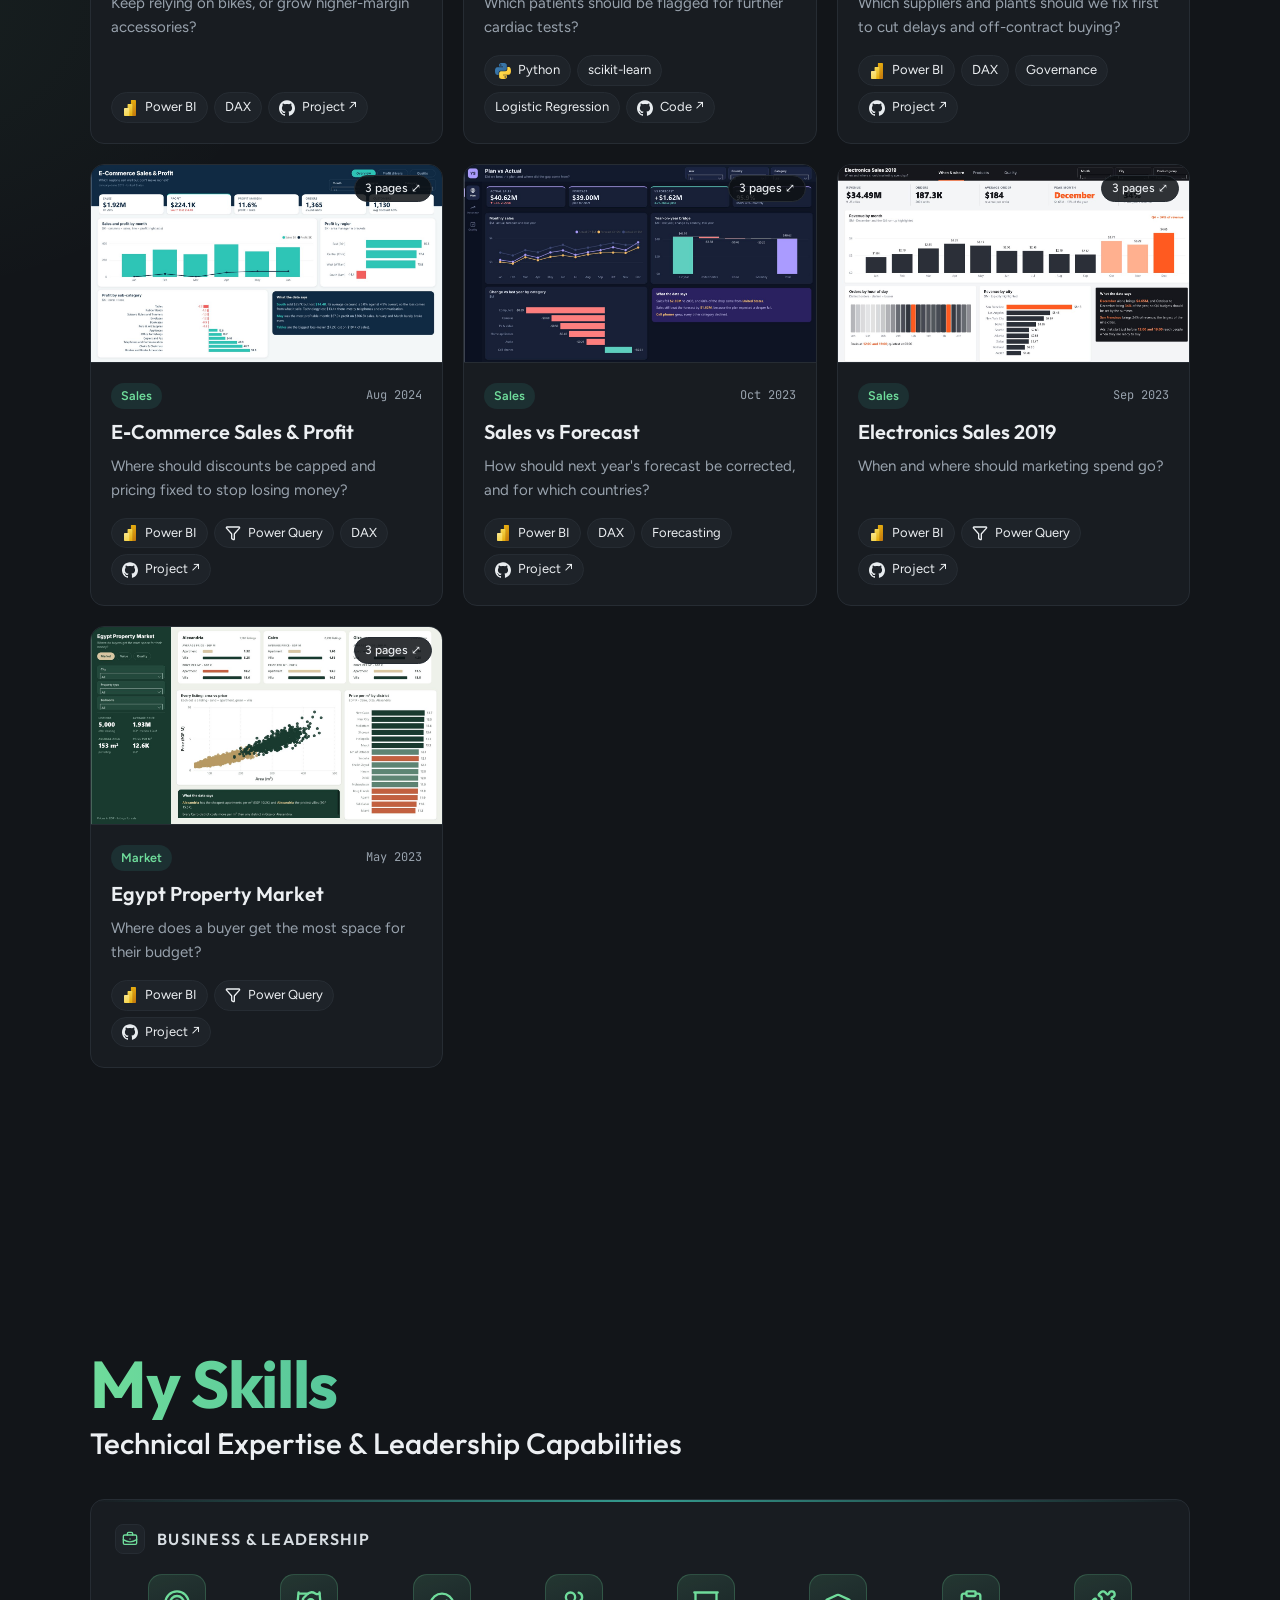
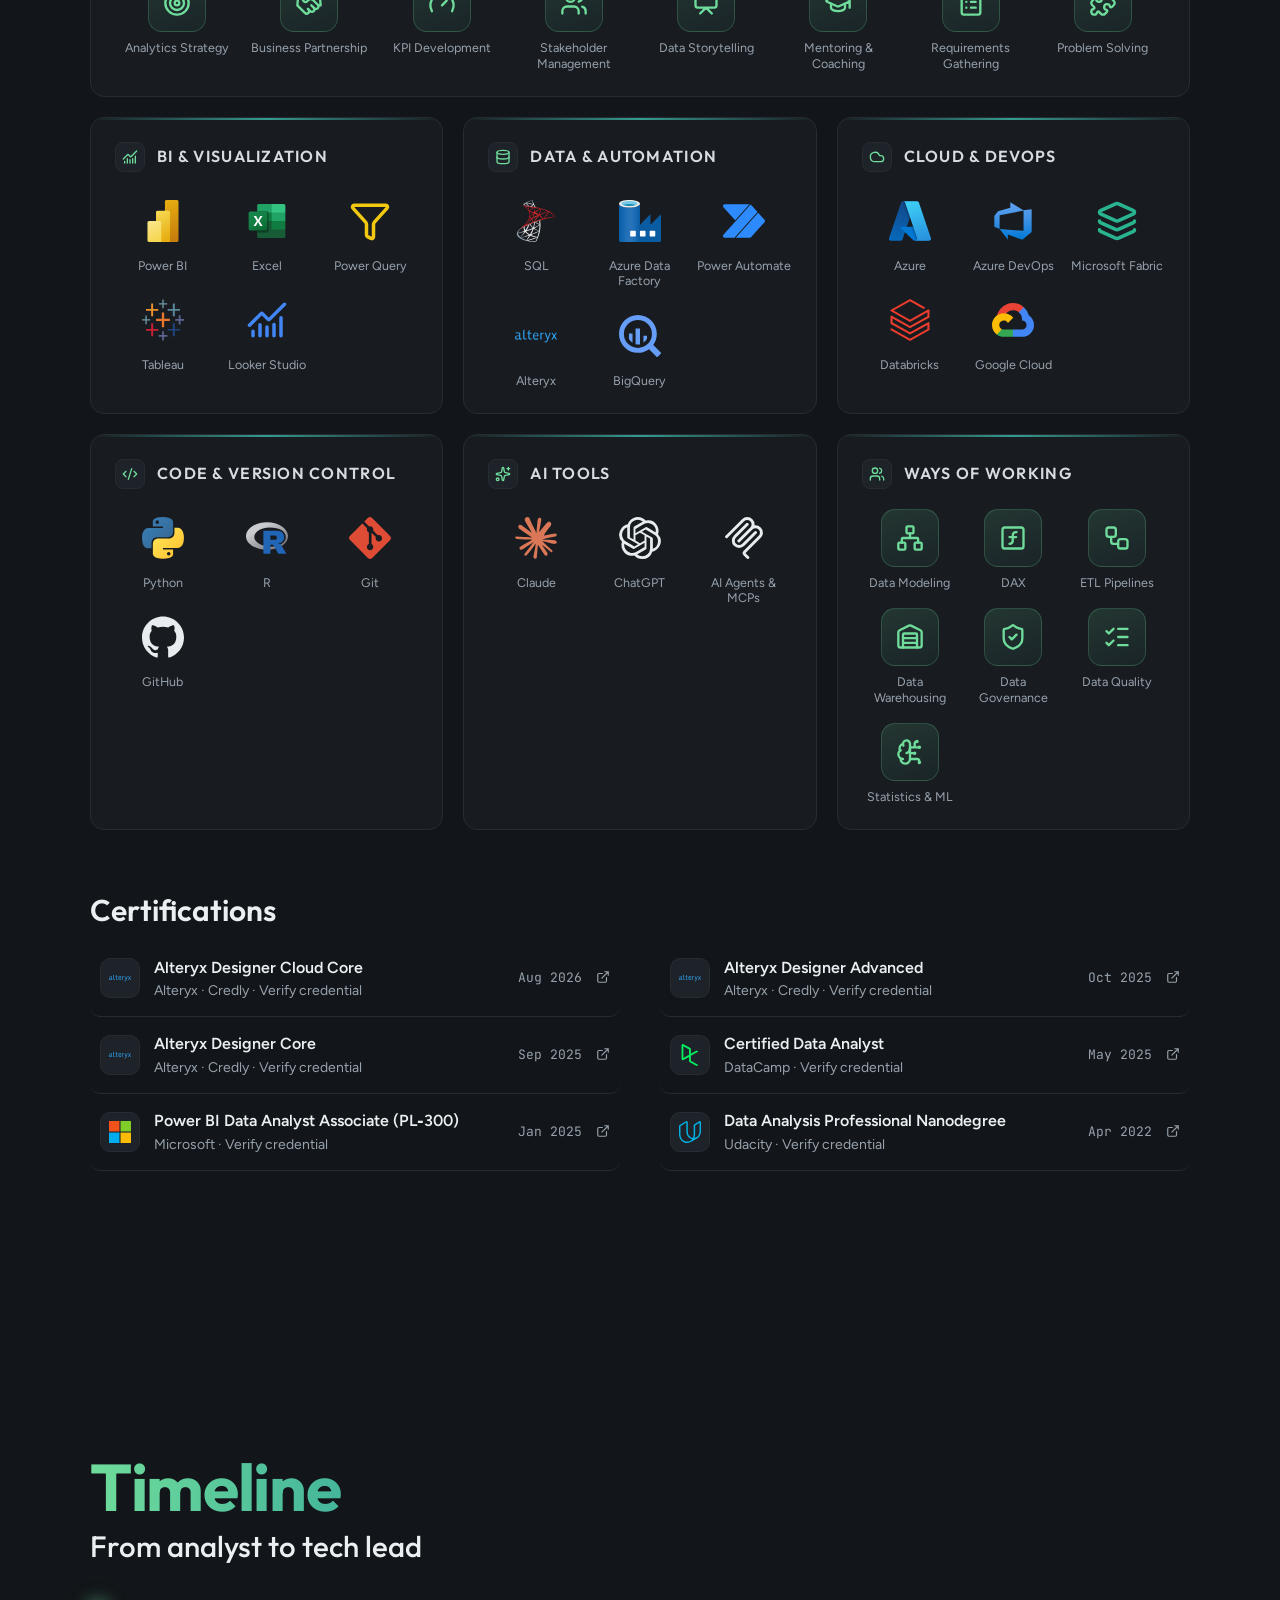
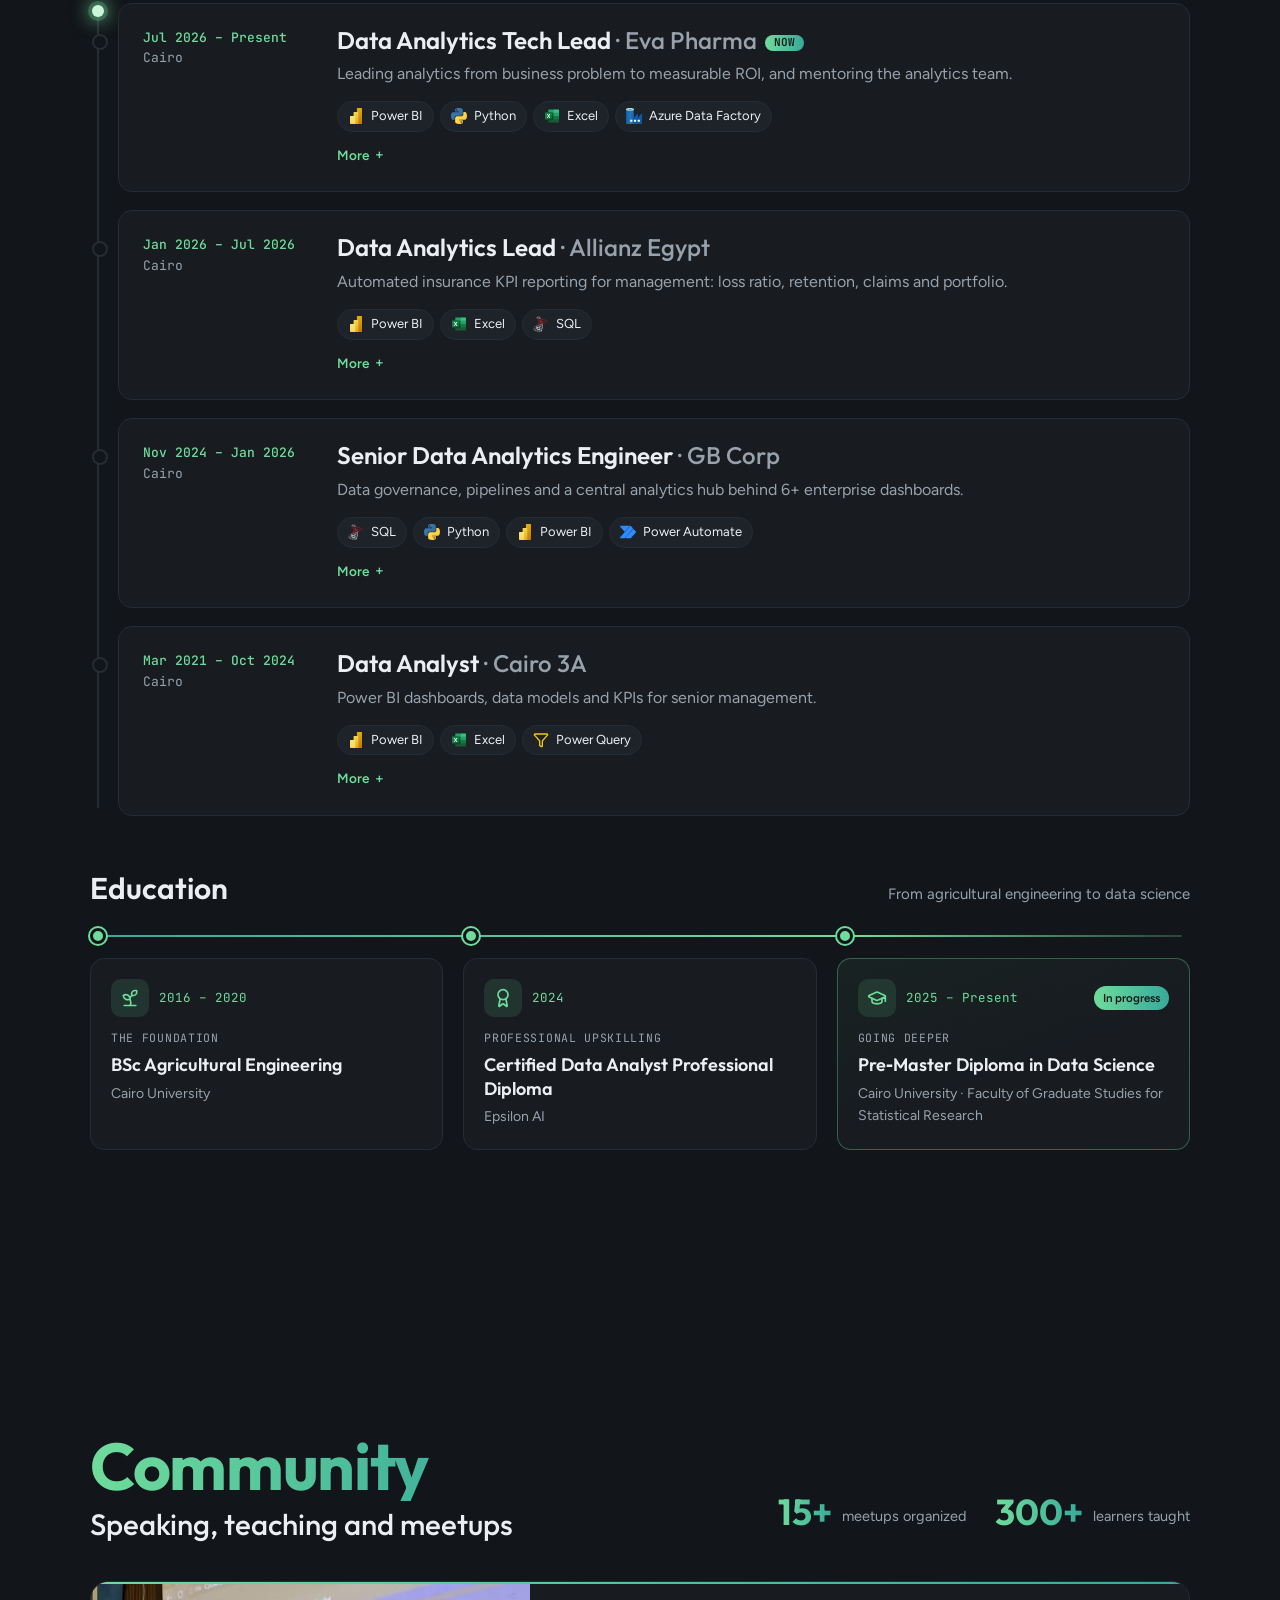
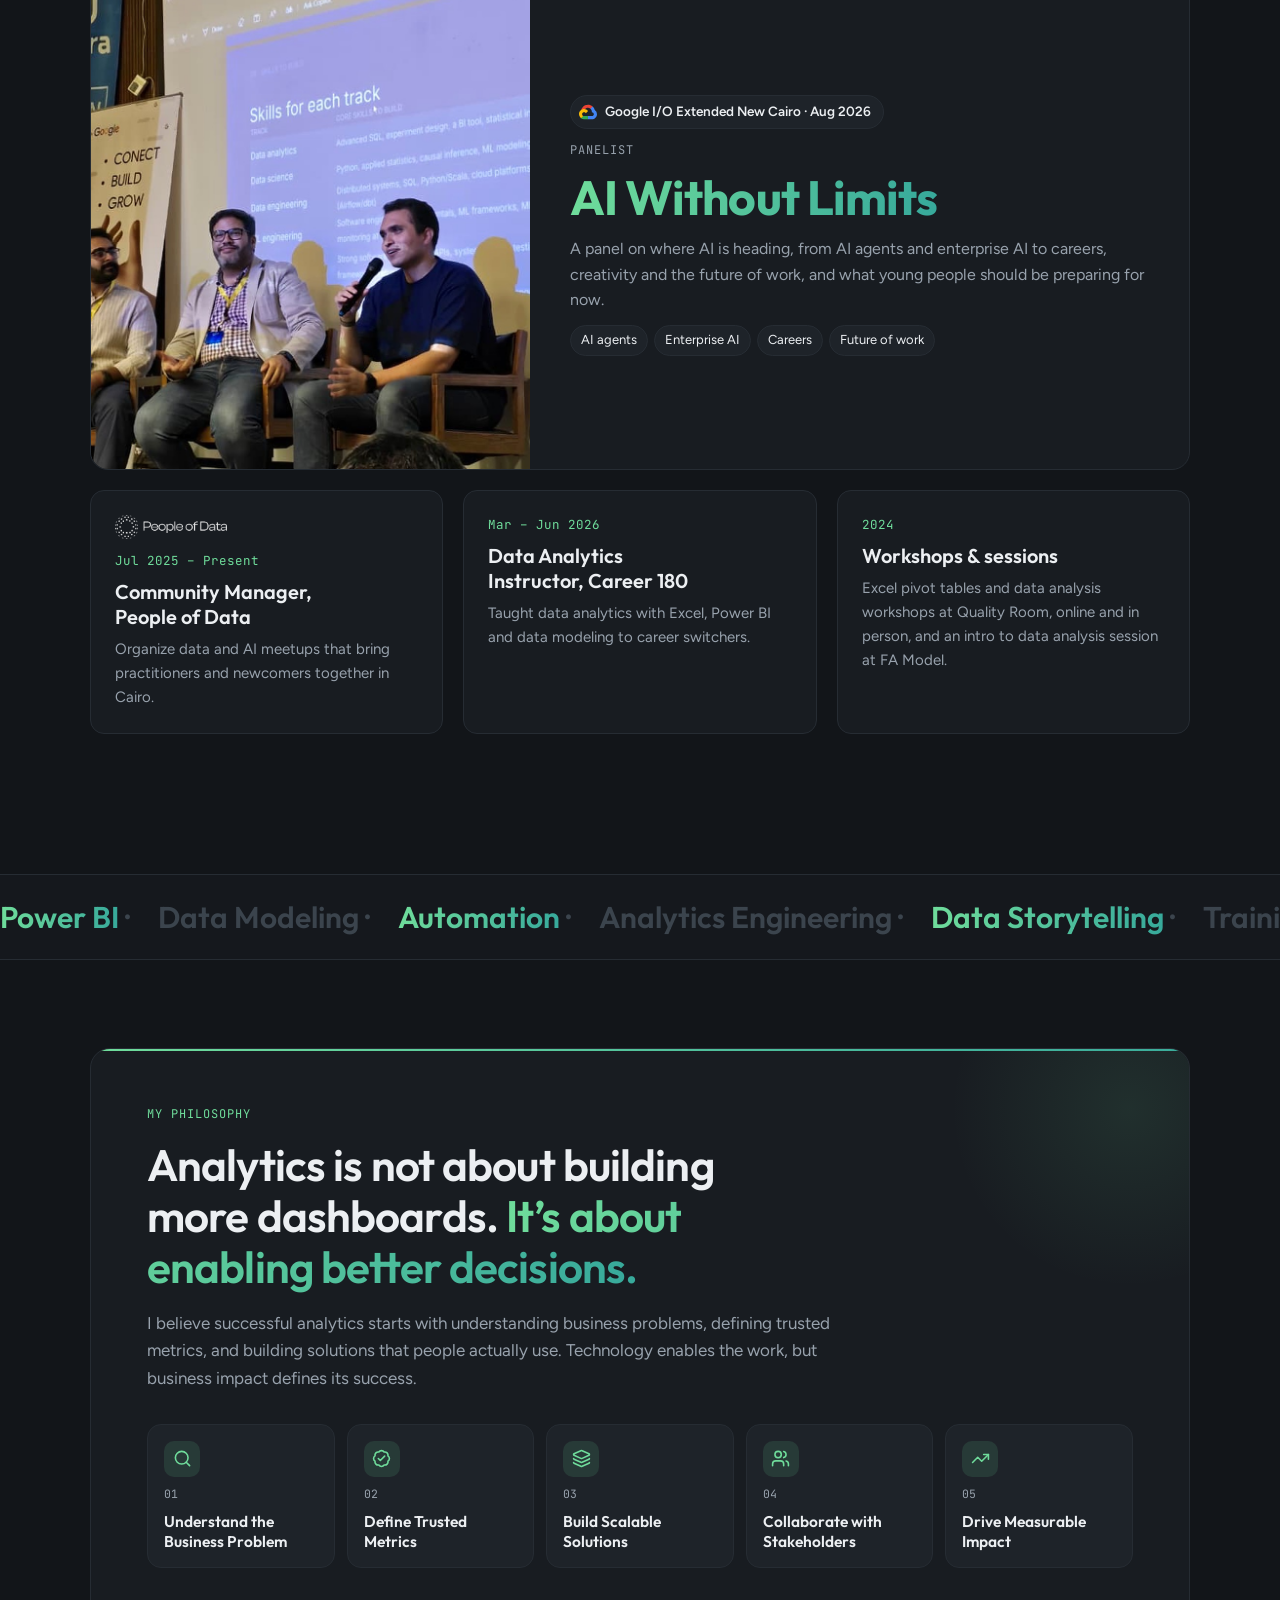
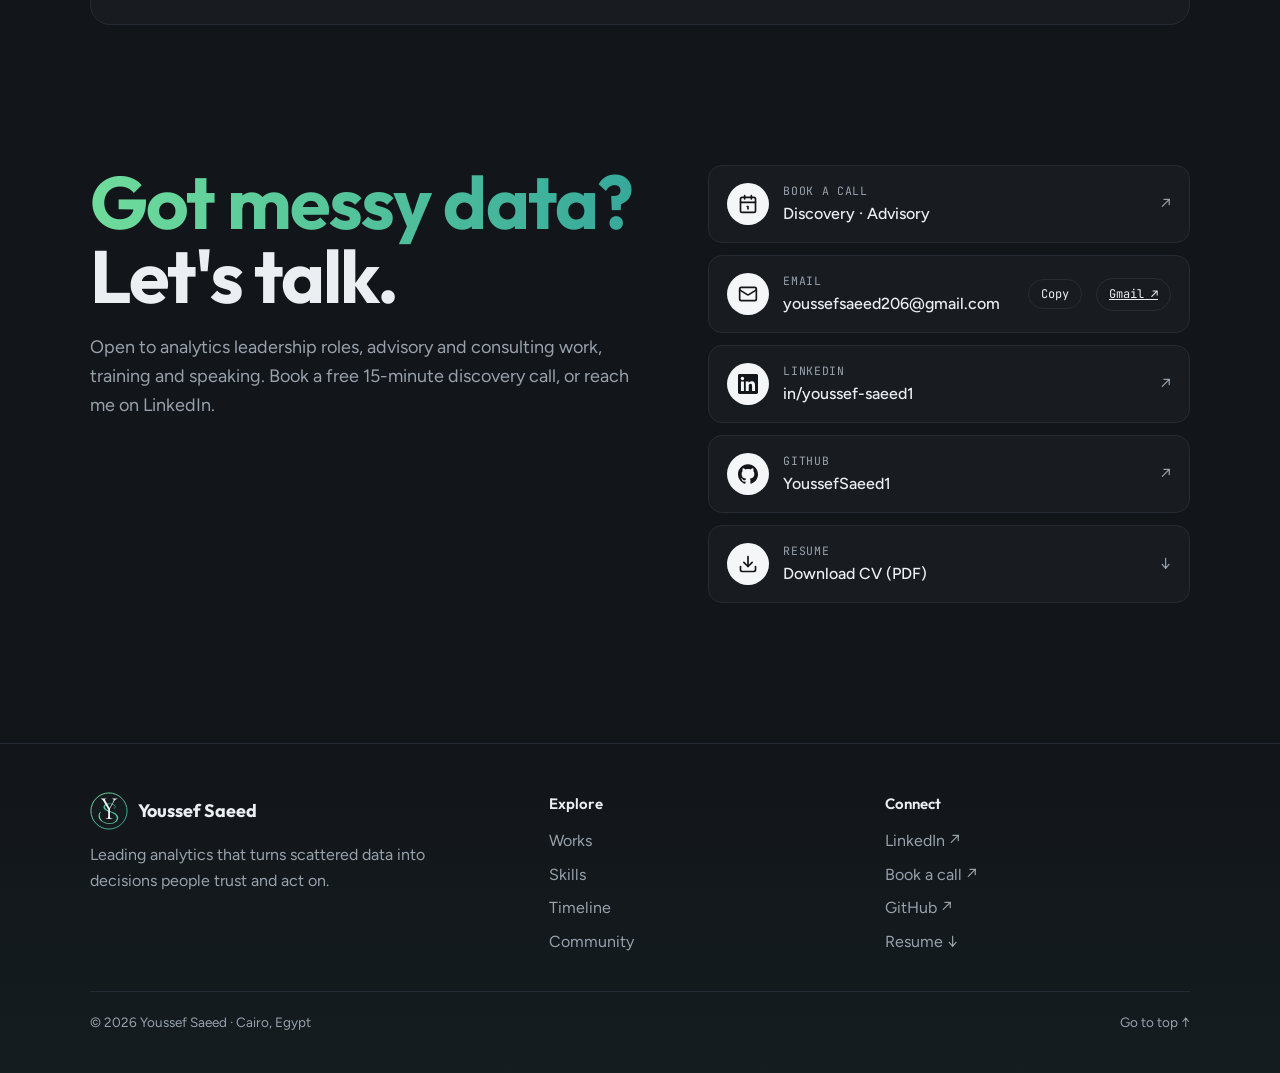
==== commit 9eb672f9: "Works: Yunex card uses its slogan and reads as an ETL tool Connect. Transform. Govern. plus a short " ====
--- a/index.html
+++ b/index.html
@@ -869,9 +869,8 @@
      link:"https://github.com/YoussefSaeed1/intelligent-demand-forecasting",
      demo:"https://idf-web.vercel.app/", demoLabel:"Live Demo"},
     {t:"Yunex: Data Pipelines in the Browser", d:"Nov 2026", cat:"Data Engineering",
-     sub:"Personal project · code in a private repository",
-     q:"A visual data pipeline that runs entirely in your browser. When two negative prices fail a quality rule, Silver is blocked and Gold is skipped until a filter fixes the data.",
-     p:"Yunex is a data platform with a React Flow pipeline editor. You compose pipelines from ten node types (select, rename, filter, cast, fill nulls, normalise text, require values, deduplicate, lookup join and aggregate); the live demo compiles the graph to SQL, validates it (cycles, missing inputs, unknown columns, type mismatches) and runs it in your browser with DuckDB-WASM, with no backend. Each run publishes Bronze, Silver and Gold outputs with a manifest (inputs, schema, row count and a SHA-256 content hash), and lineage is built from those manifests. Quality rules run as SQL before anything is published: an error-severity failure blocks that output, and every node downstream of it is skipped instead of running on bad data. Pipelines, runs and outputs are stored in IndexedDB; earlier runs of the original Python, DuckDB and dbt Core engine are kept as read-only history. Synthetic data only.",
+     q:"Connect. Transform. Govern. A visual ETL tool that runs in your browser and publishes only data that passes its quality checks.",
+     p:"Yunex is an ETL tool with a React Flow pipeline editor. You compose pipelines from ten node types (select, rename, filter, cast, fill nulls, normalise text, require values, deduplicate, lookup join and aggregate); the live demo compiles the graph to SQL, validates it (cycles, missing inputs, unknown columns, type mismatches) and runs it in your browser with DuckDB-WASM, with no backend. Each run publishes Bronze, Silver and Gold outputs with a manifest (inputs, schema, row count and a SHA-256 content hash), and lineage is built from those manifests. Quality rules run as SQL before anything is published: an error-severity failure blocks that output, and every node downstream of it is skipped instead of running on bad data. Pipelines, runs and outputs are stored in IndexedDB; earlier runs of the original Python, DuckDB and dbt Core engine are kept as read-only history. Synthetic data only.",
      tags:["DuckDB-WASM","SQL","React Flow","TypeScript","Data quality"], vis:5,
      stack:["DuckDB-WASM","SQL","TypeScript","React","React Flow","IndexedDB","Vite","Playwright","Python","DuckDB","dbt Core","Vercel"],
      imgs:["yunex","yunex-2","yunex-3","yunex-4","yunex-5","yunex-6"],
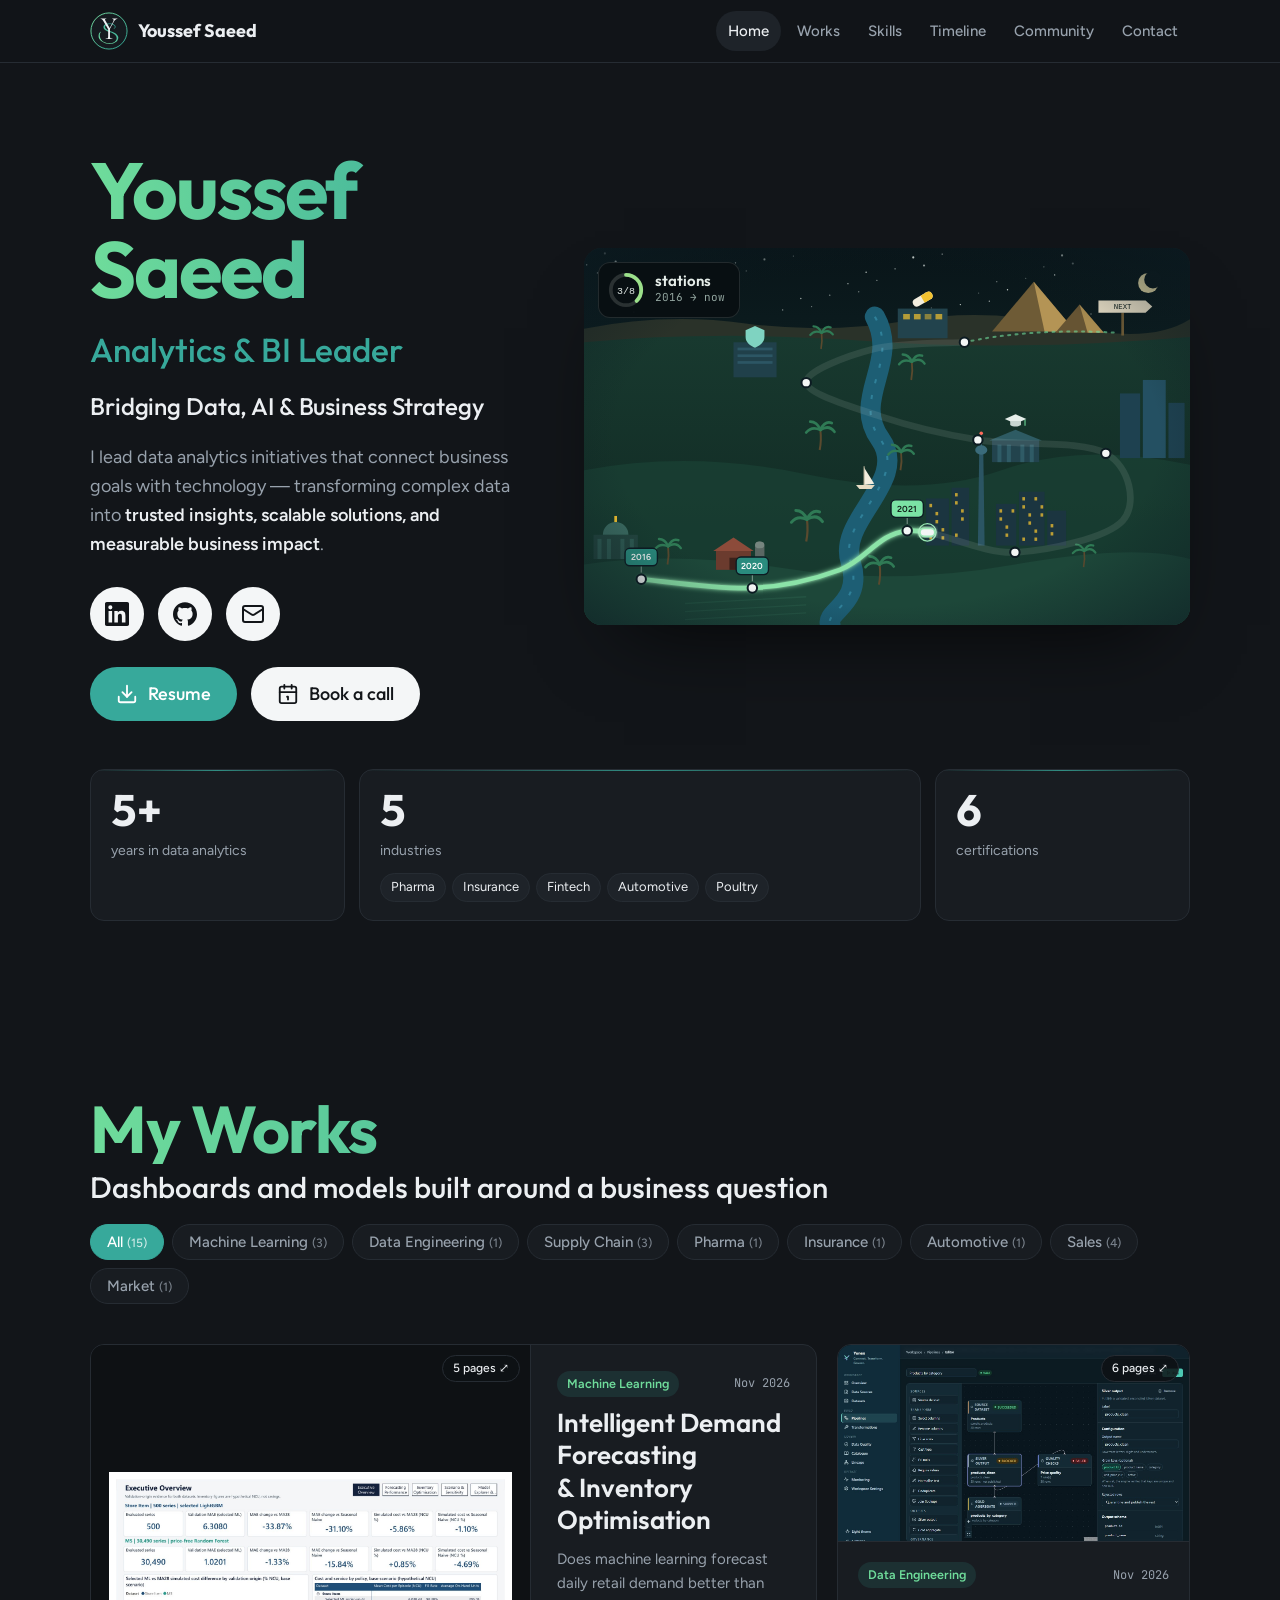
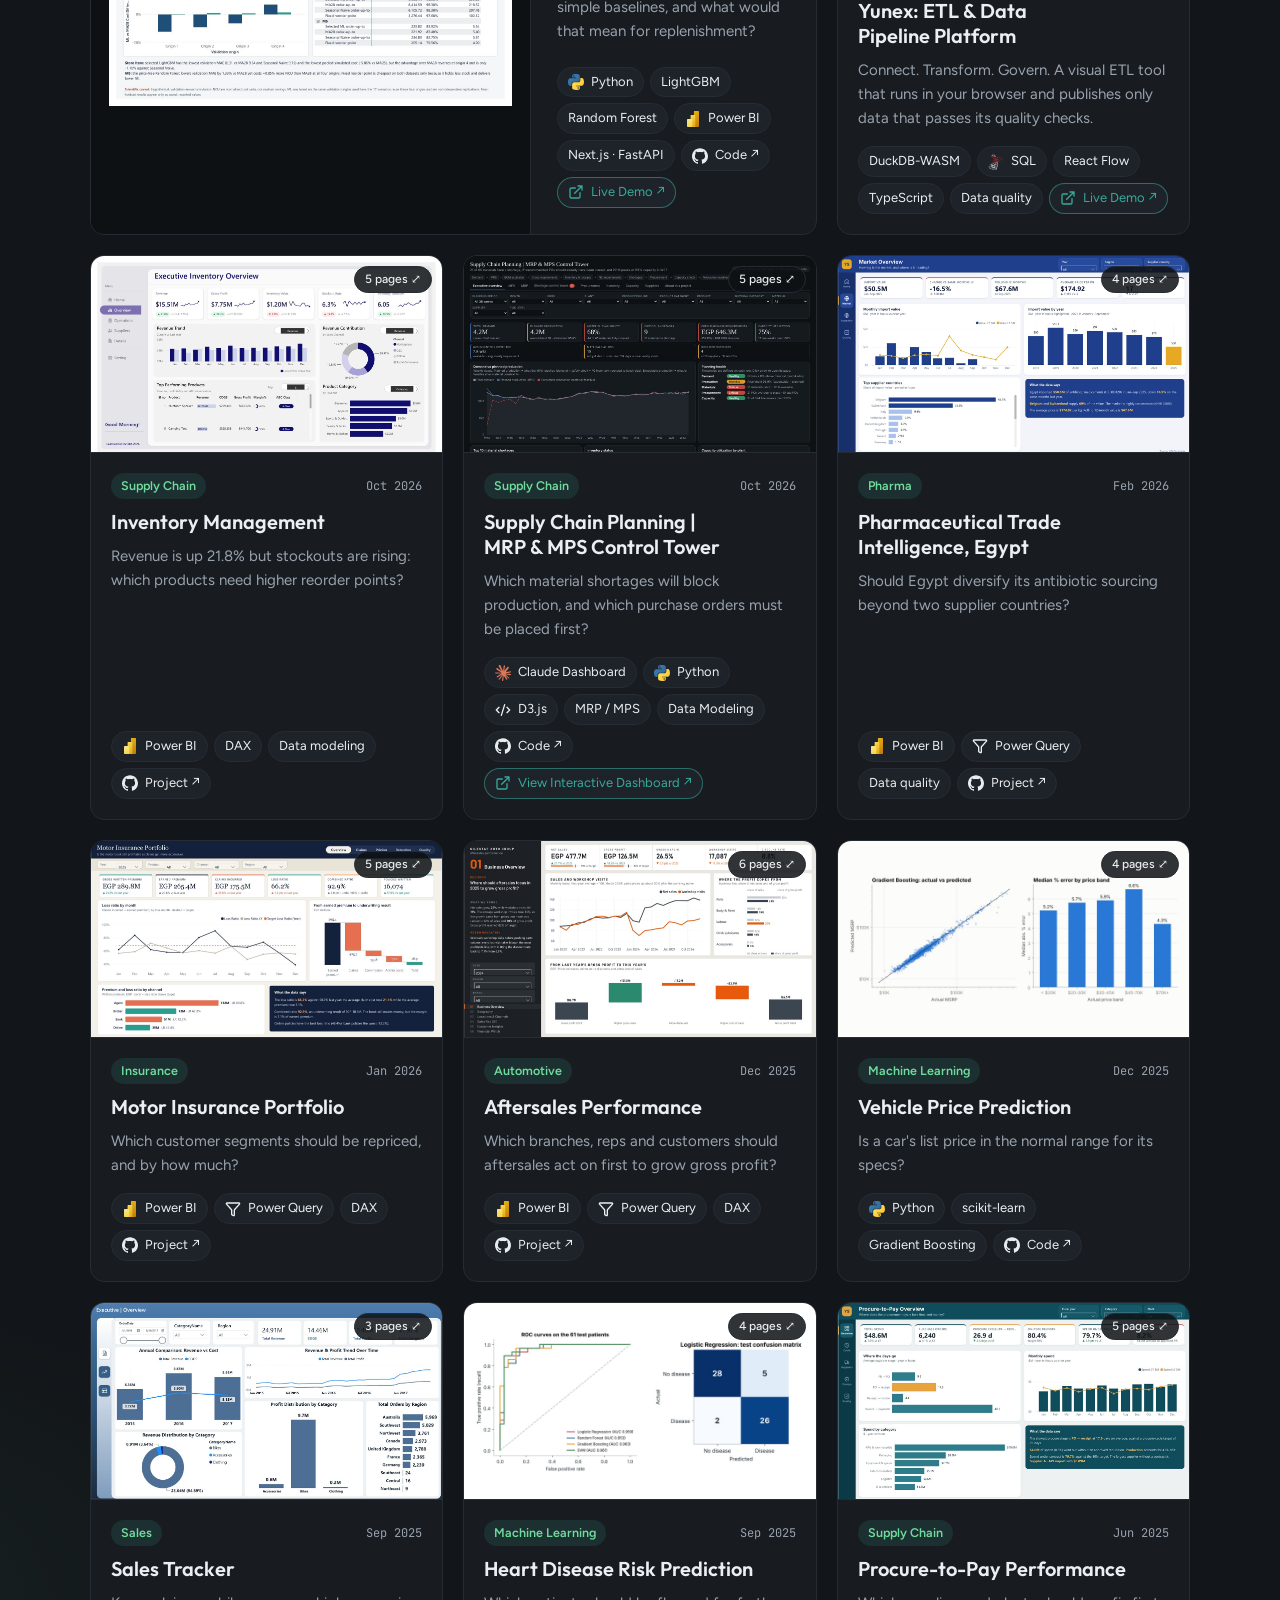
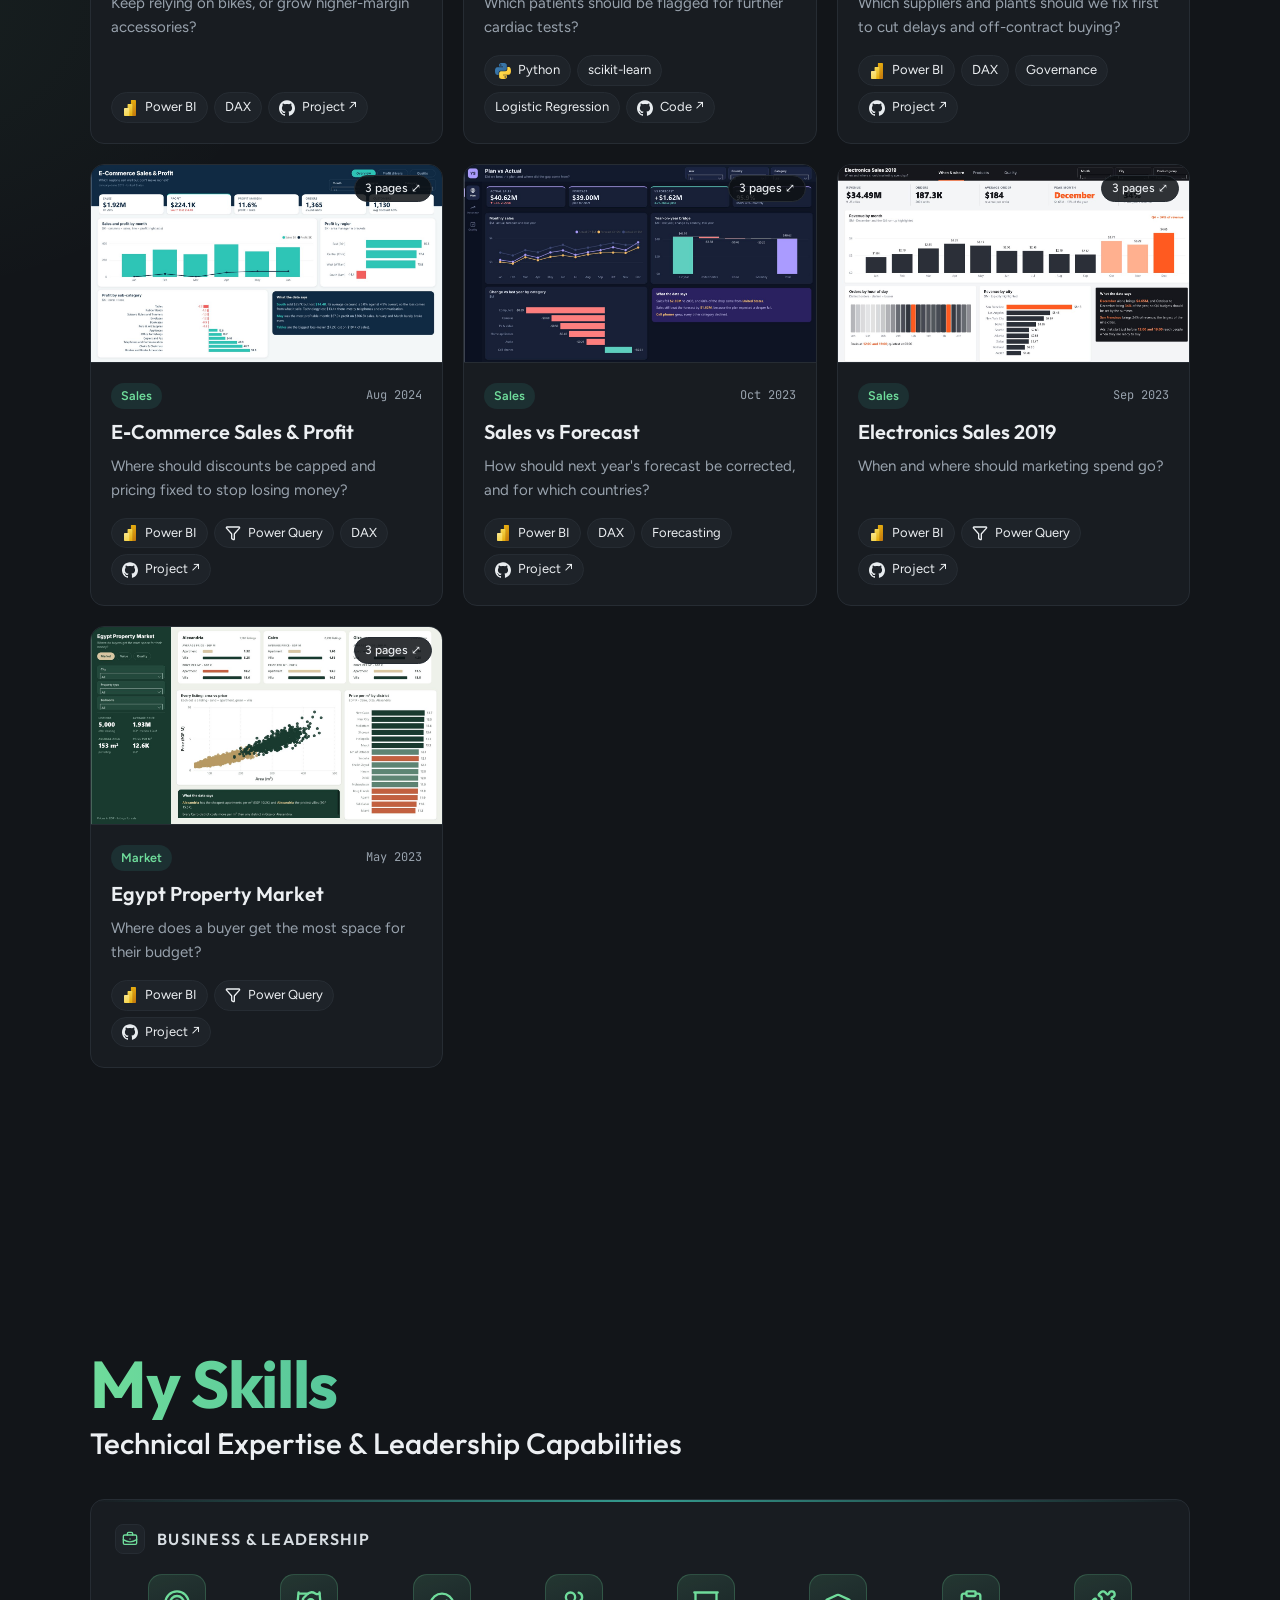
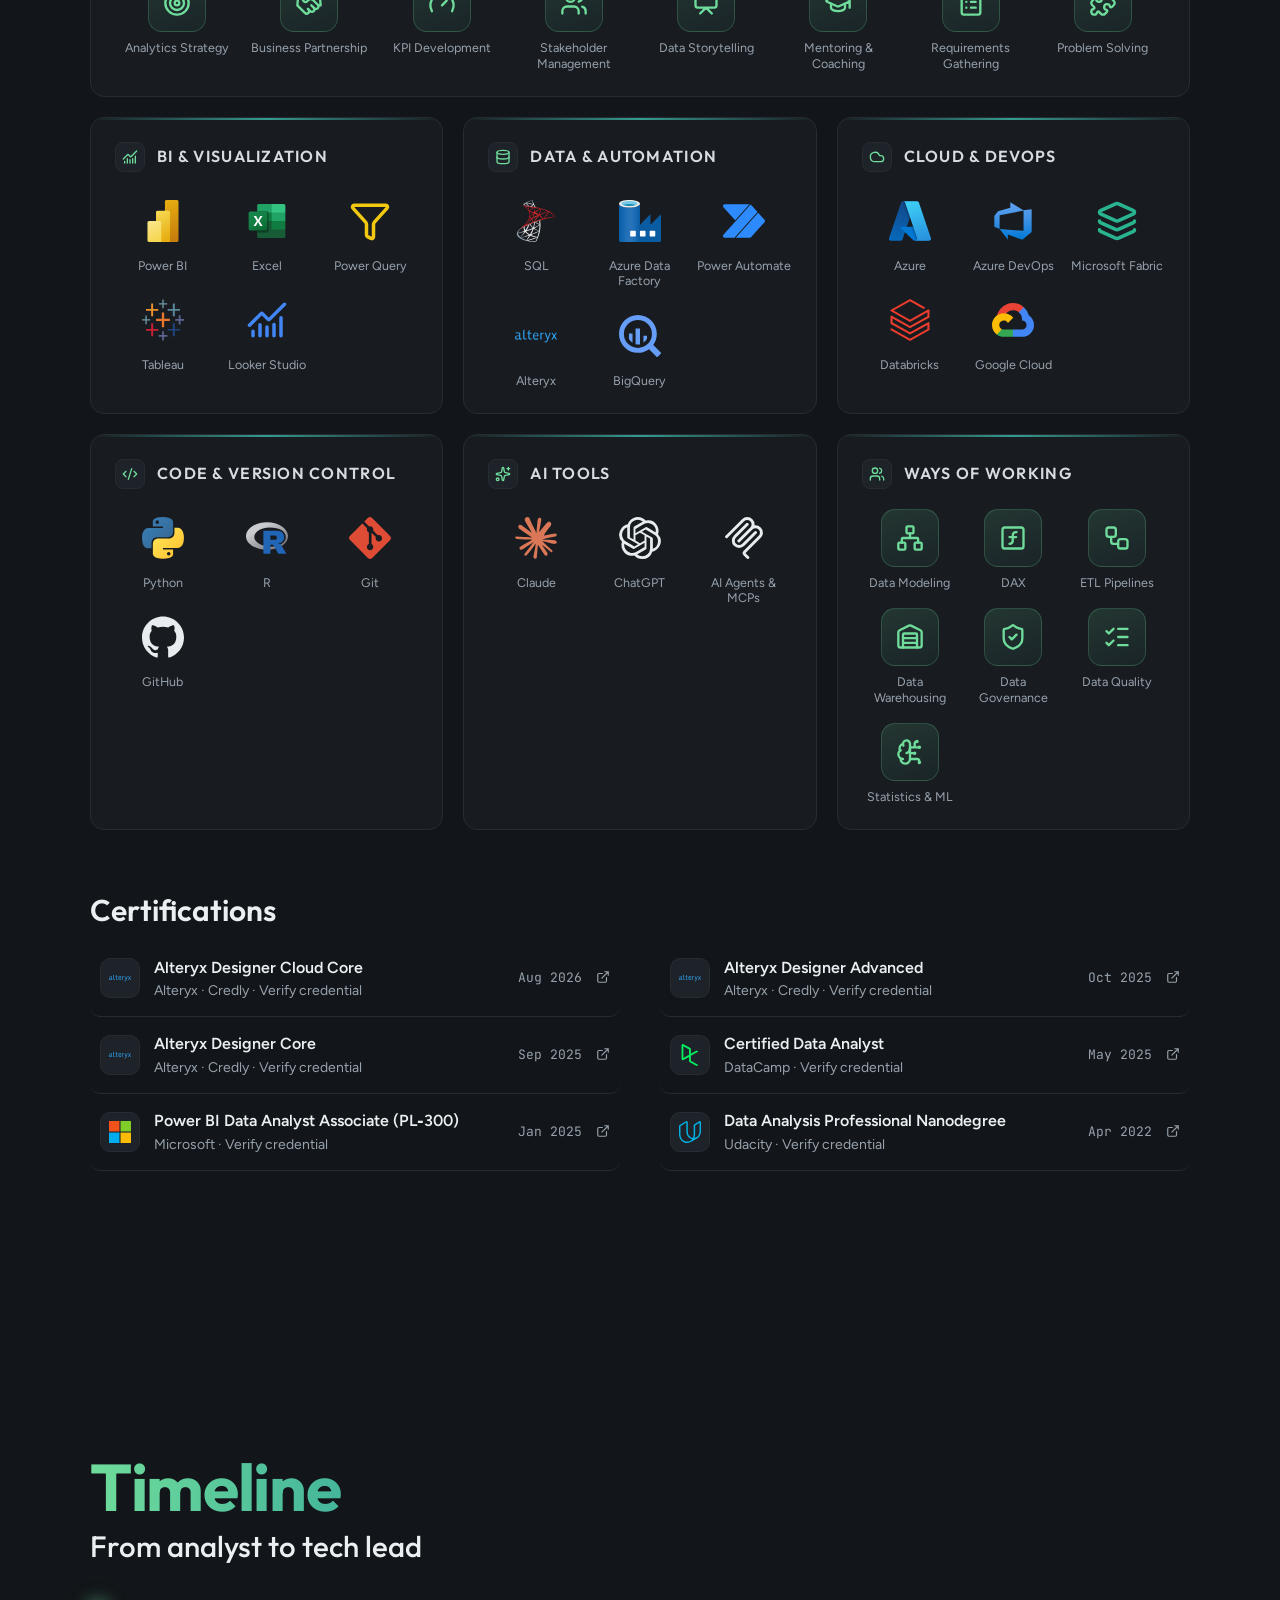
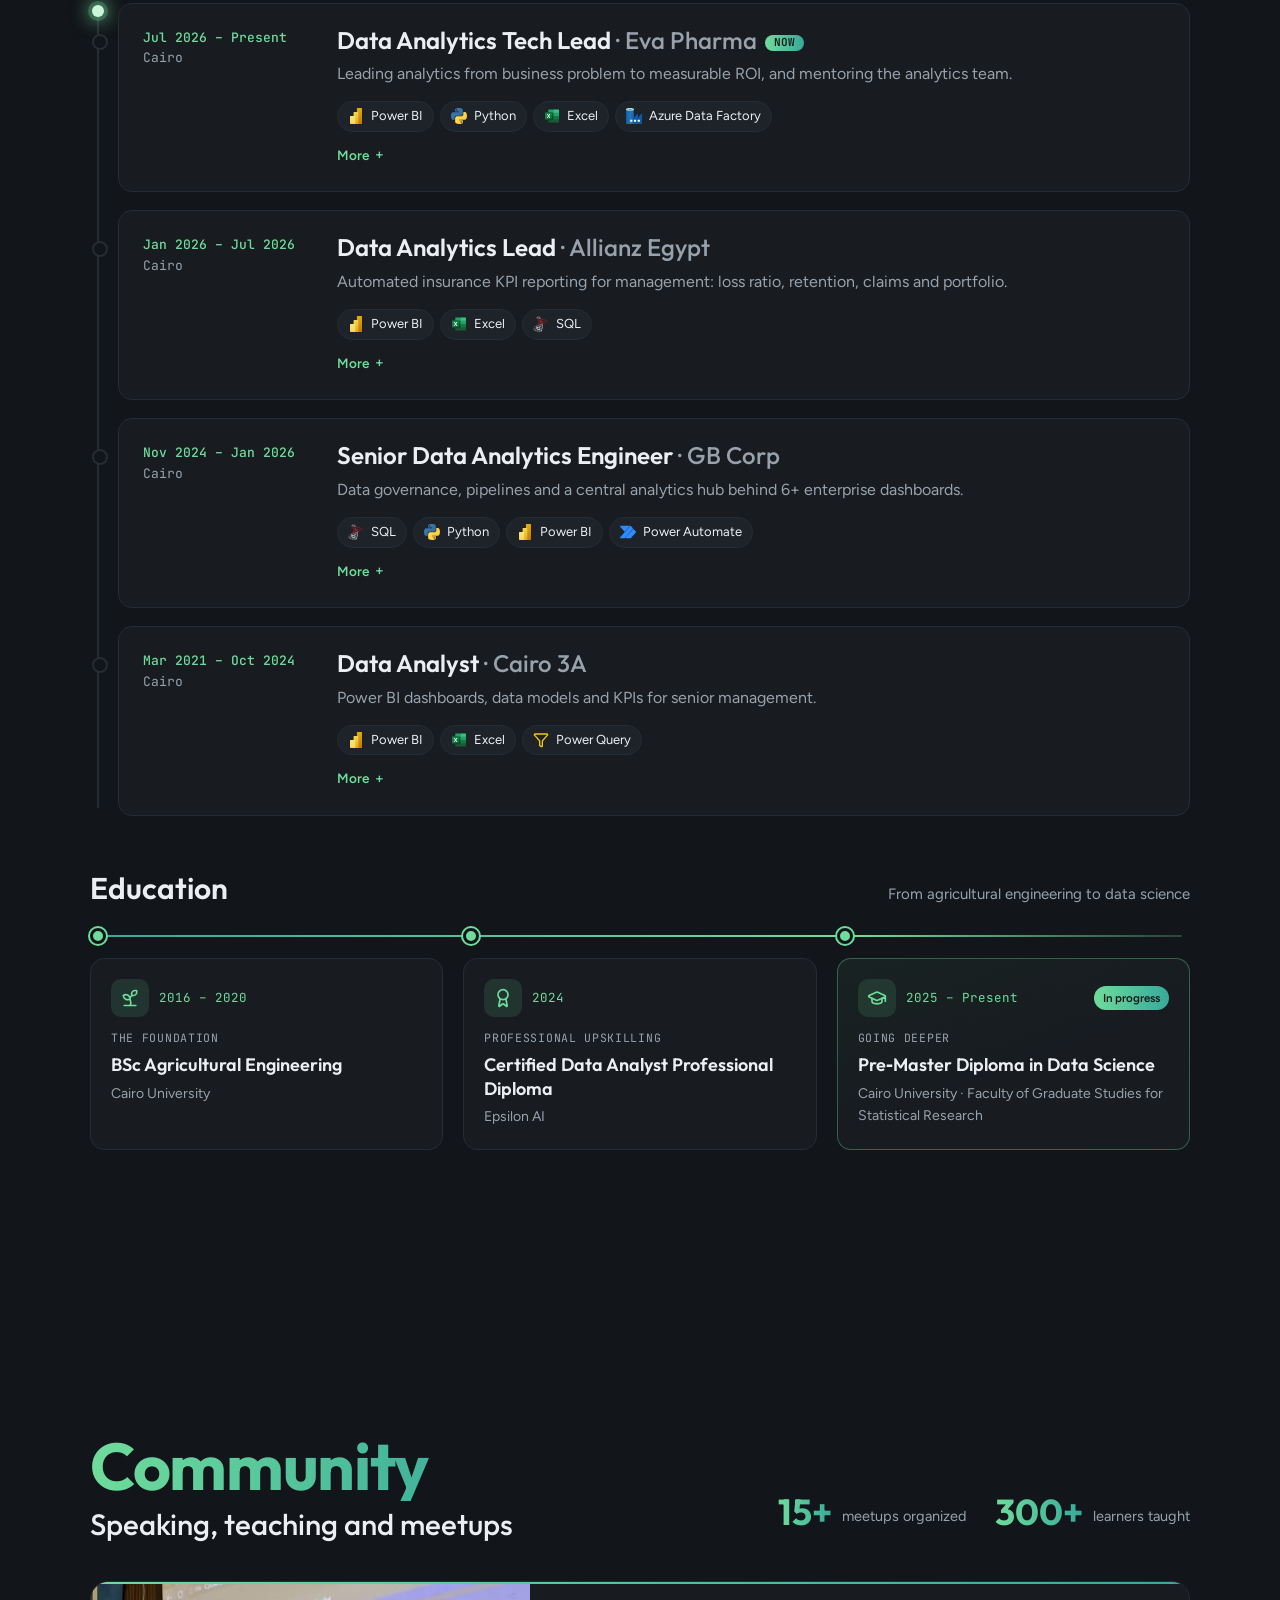
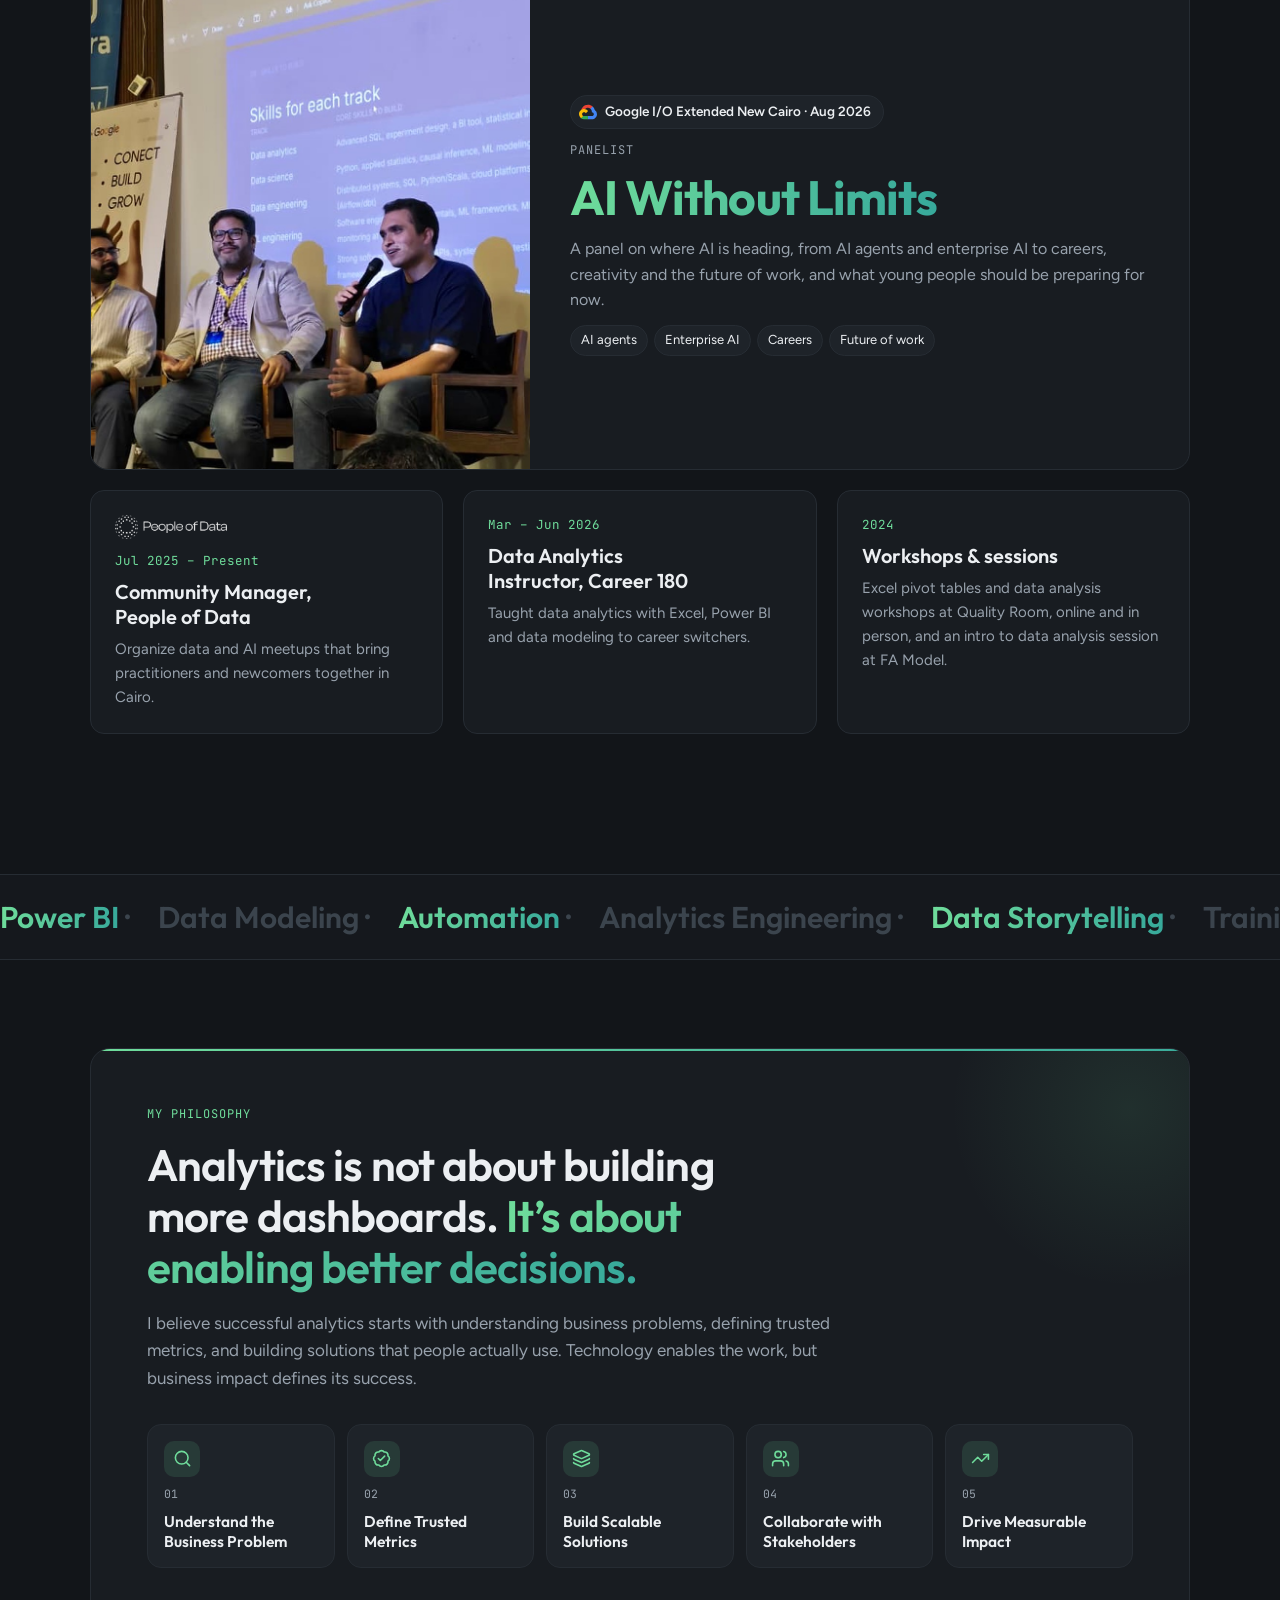
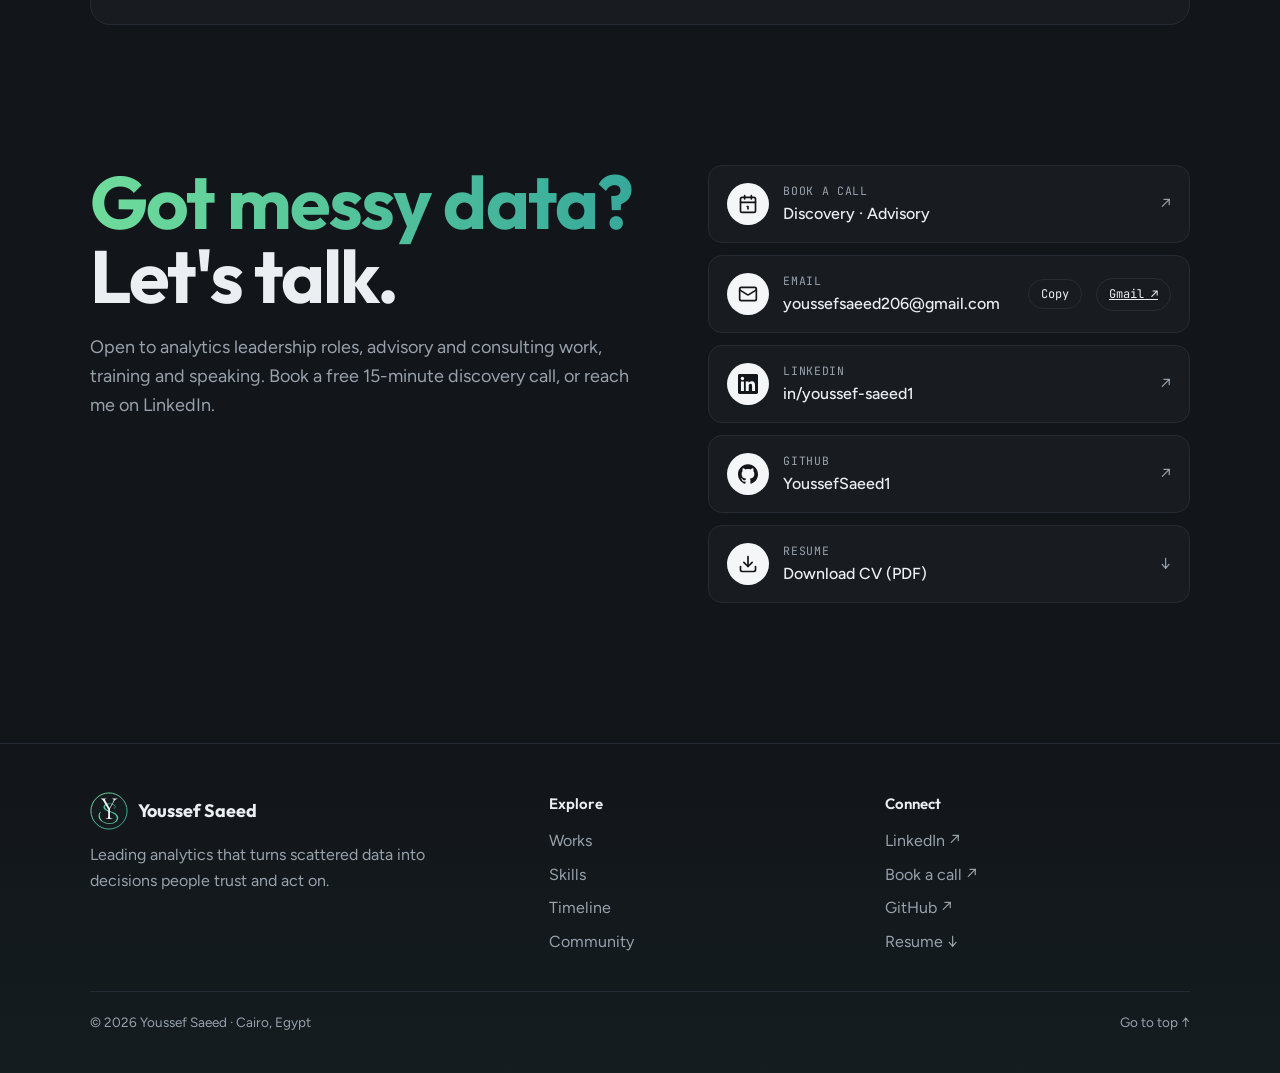
==== commit 3c838591: "Works: title Yunex as an ETL & Data Pipeline Platform" ====
--- a/index.html
+++ b/index.html
@@ -868,7 +868,7 @@
      imgs:["demand-forecasting","demand-forecasting-2","demand-forecasting-3","demand-forecasting-4","demand-forecasting-5"],
      link:"https://github.com/YoussefSaeed1/intelligent-demand-forecasting",
      demo:"https://idf-web.vercel.app/", demoLabel:"Live Demo"},
-    {t:"Yunex: Data Pipelines in the Browser", d:"Nov 2026", cat:"Data Engineering",
+    {t:"Yunex: ETL & Data Pipeline Platform", d:"Nov 2026", cat:"Data Engineering",
      q:"Connect. Transform. Govern. A visual ETL tool that runs in your browser and publishes only data that passes its quality checks.",
      p:"Yunex is an ETL tool with a React Flow pipeline editor. You compose pipelines from ten node types (select, rename, filter, cast, fill nulls, normalise text, require values, deduplicate, lookup join and aggregate); the live demo compiles the graph to SQL, validates it (cycles, missing inputs, unknown columns, type mismatches) and runs it in your browser with DuckDB-WASM, with no backend. Each run publishes Bronze, Silver and Gold outputs with a manifest (inputs, schema, row count and a SHA-256 content hash), and lineage is built from those manifests. Quality rules run as SQL before anything is published: an error-severity failure blocks that output, and every node downstream of it is skipped instead of running on bad data. Pipelines, runs and outputs are stored in IndexedDB; earlier runs of the original Python, DuckDB and dbt Core engine are kept as read-only history. Synthetic data only.",
      tags:["DuckDB-WASM","SQL","React Flow","TypeScript","Data quality"], vis:5,
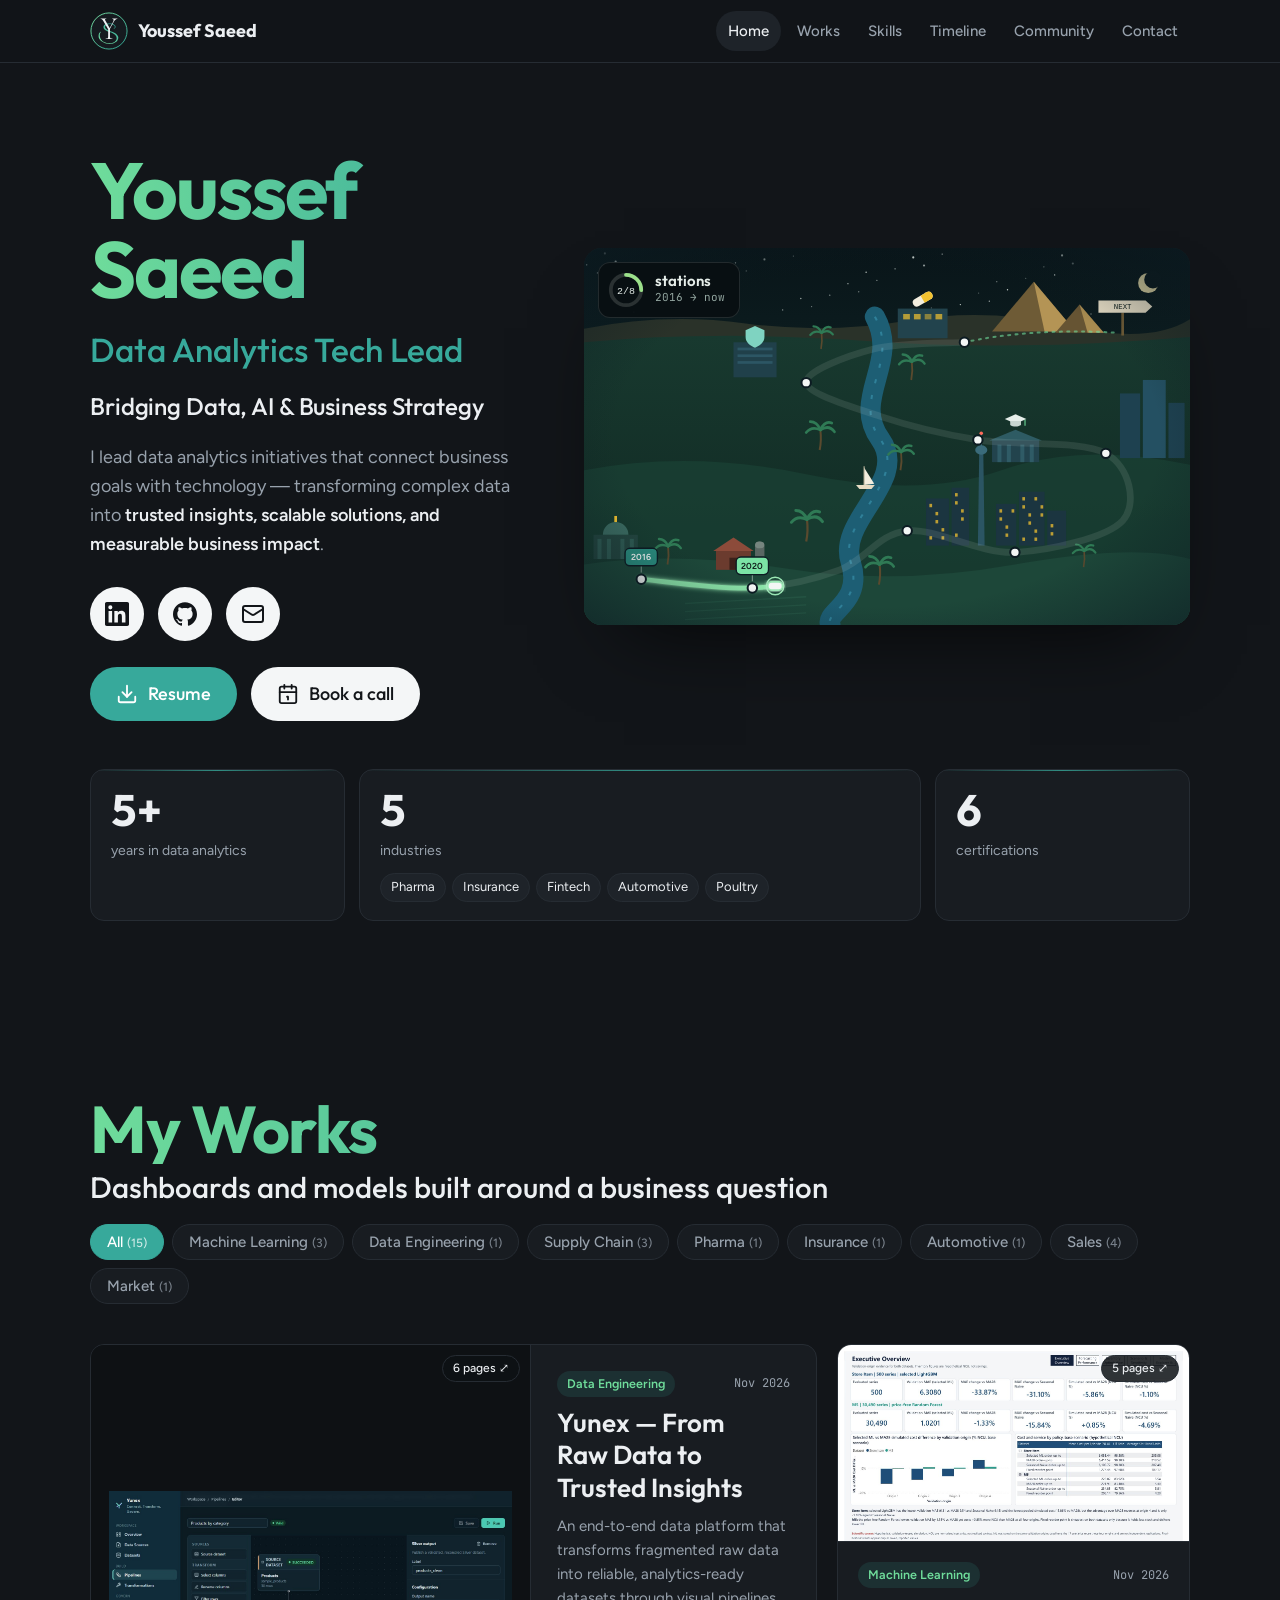
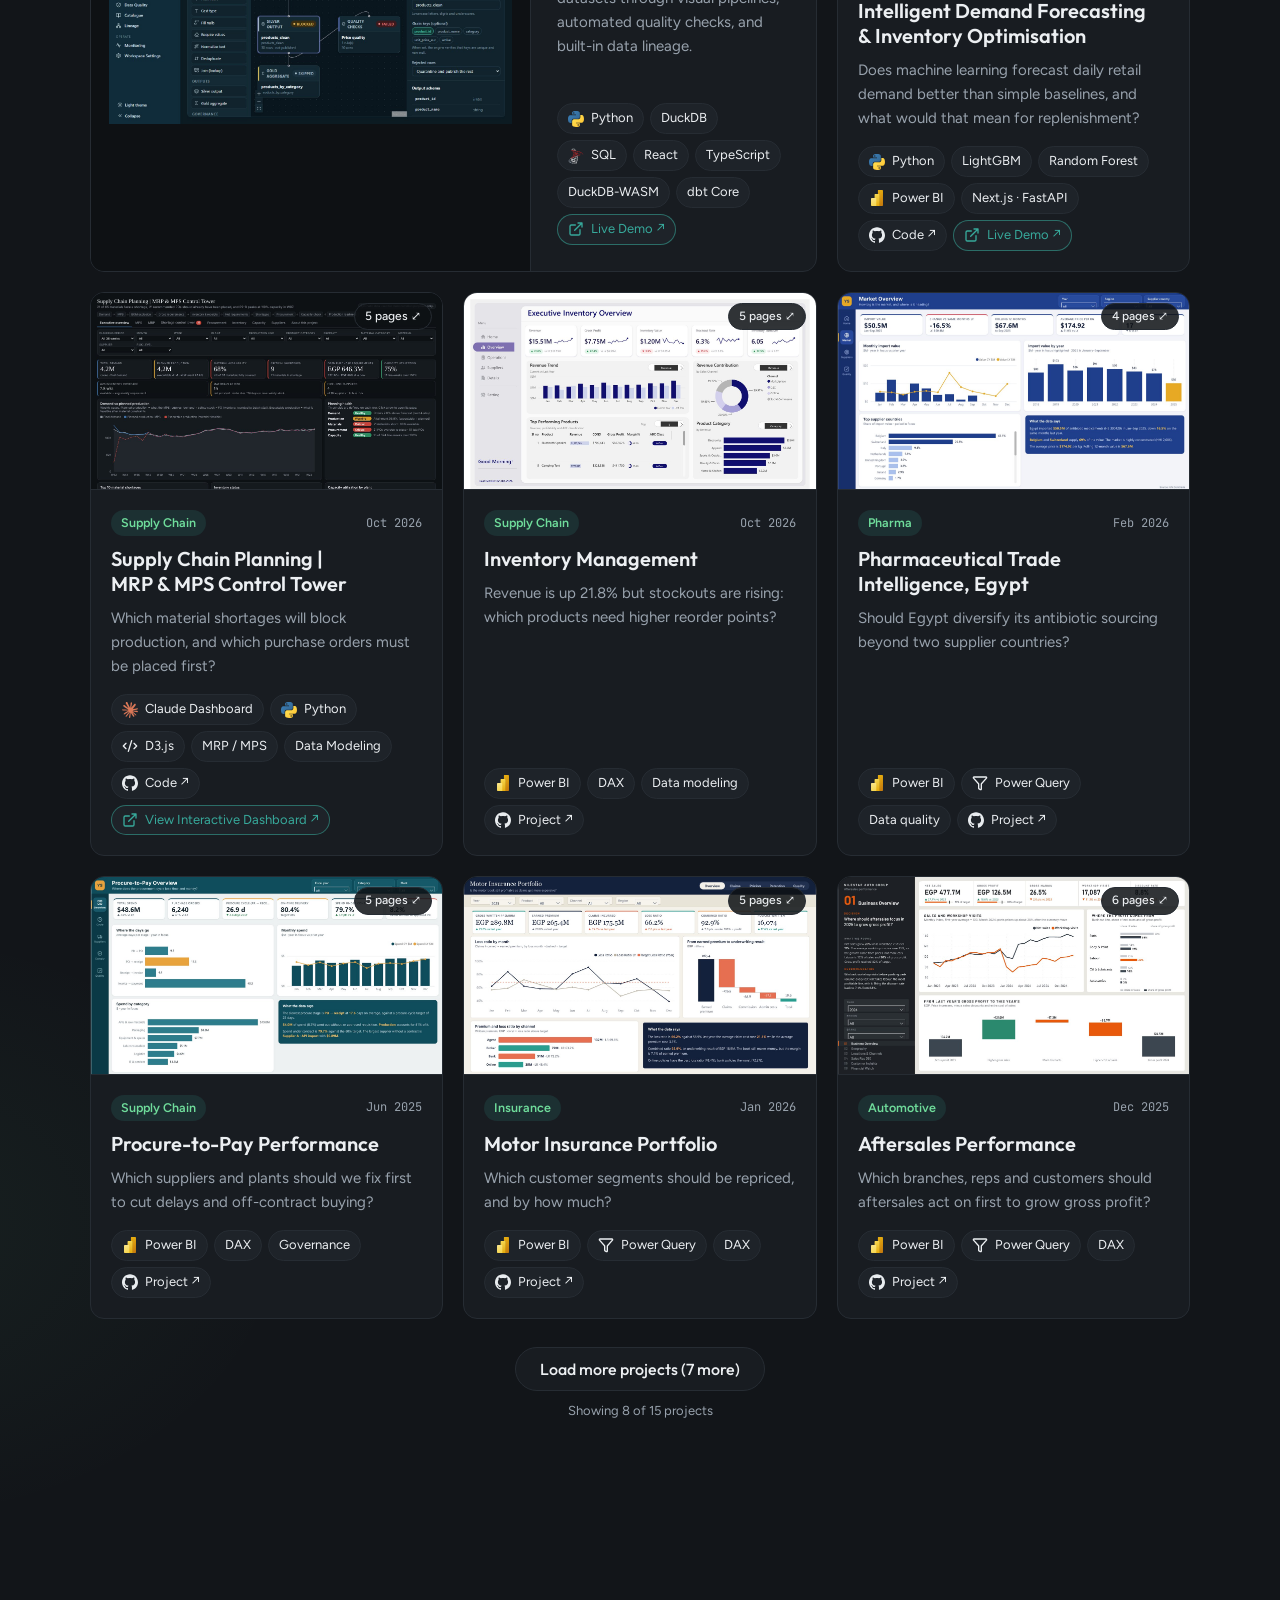
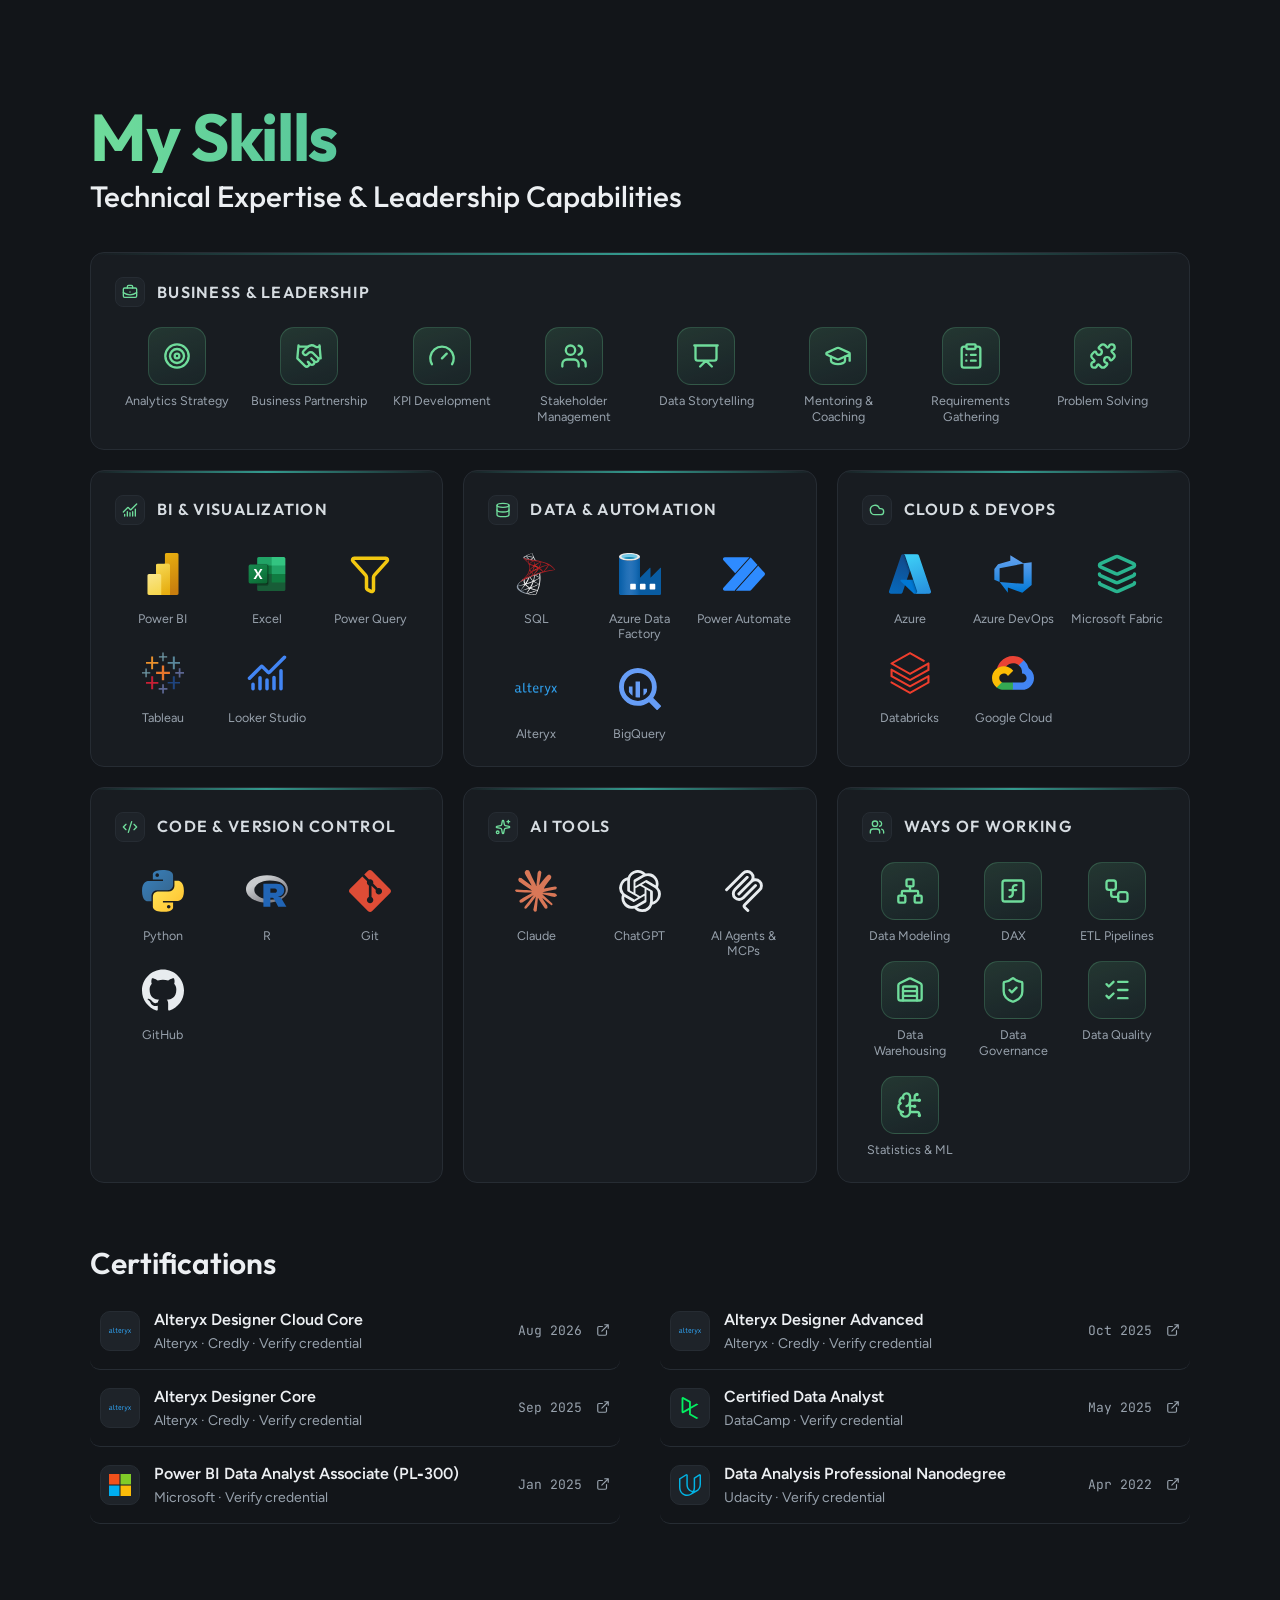
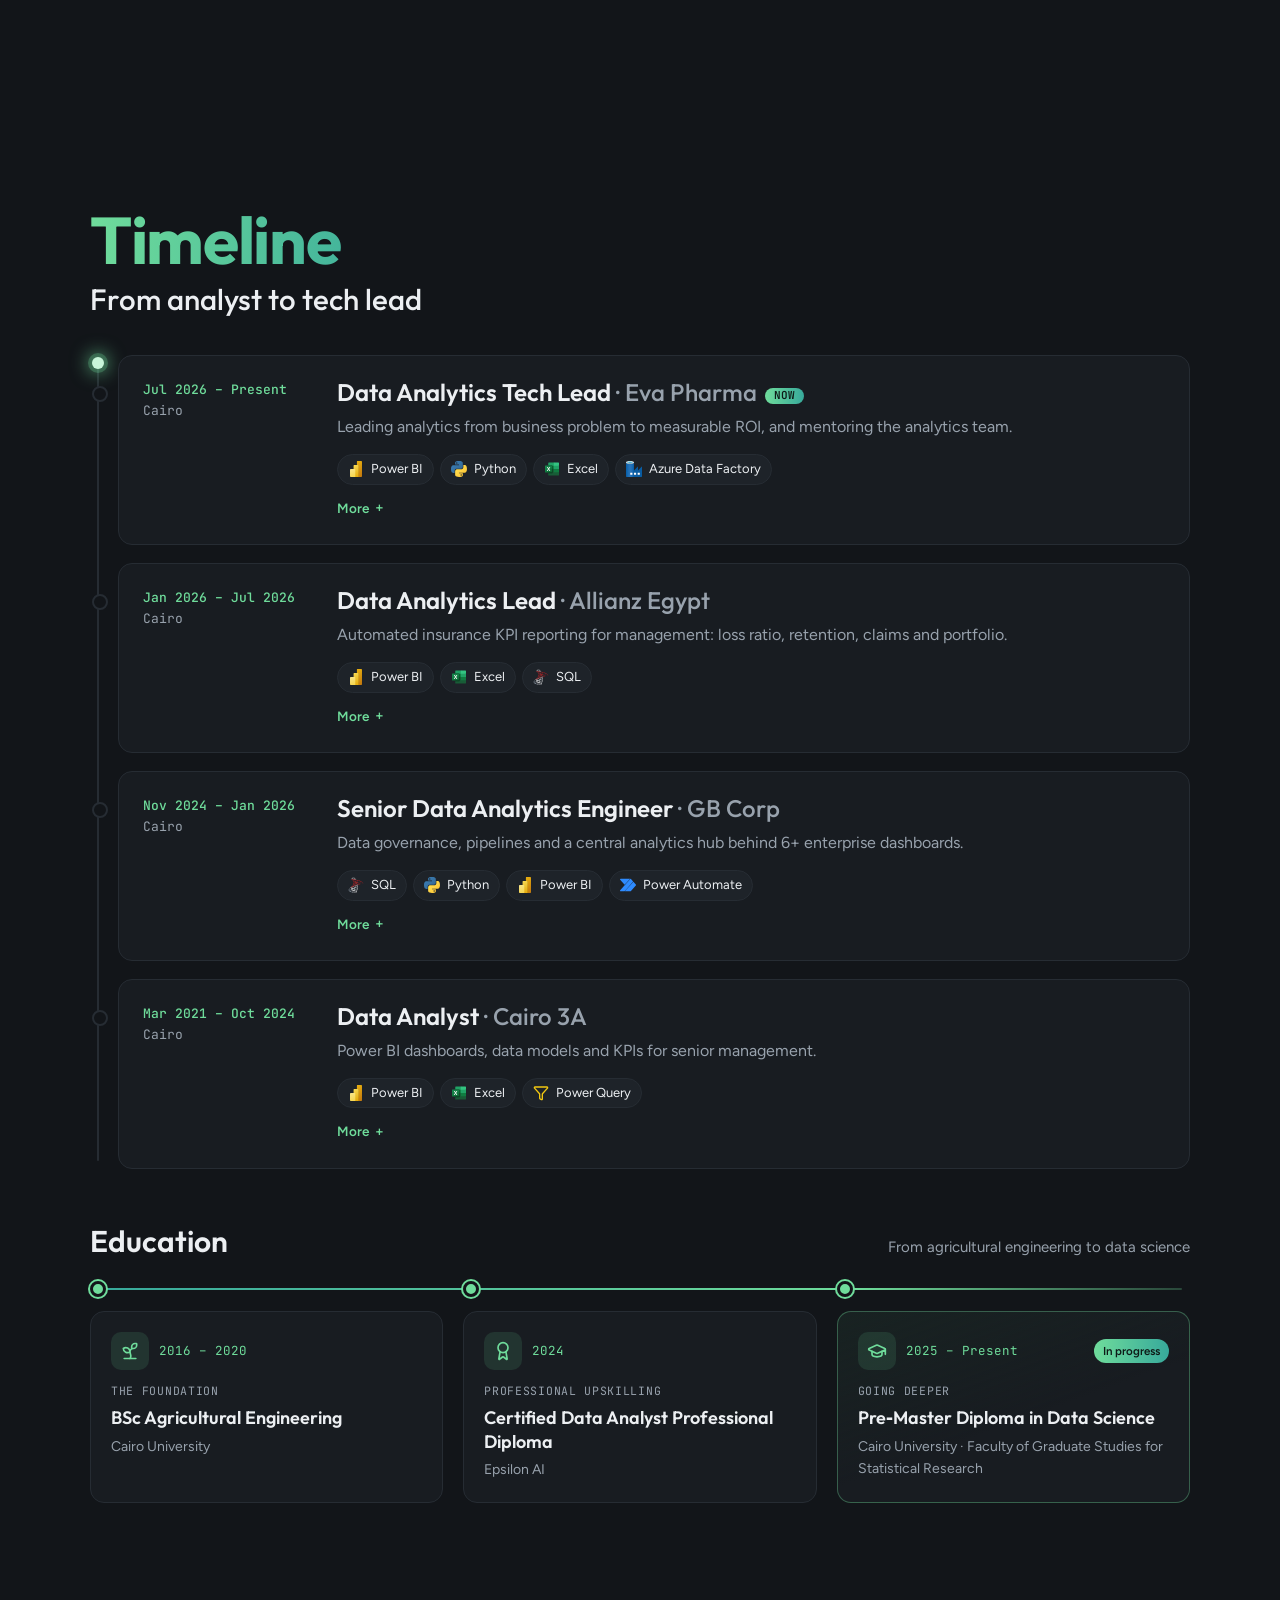
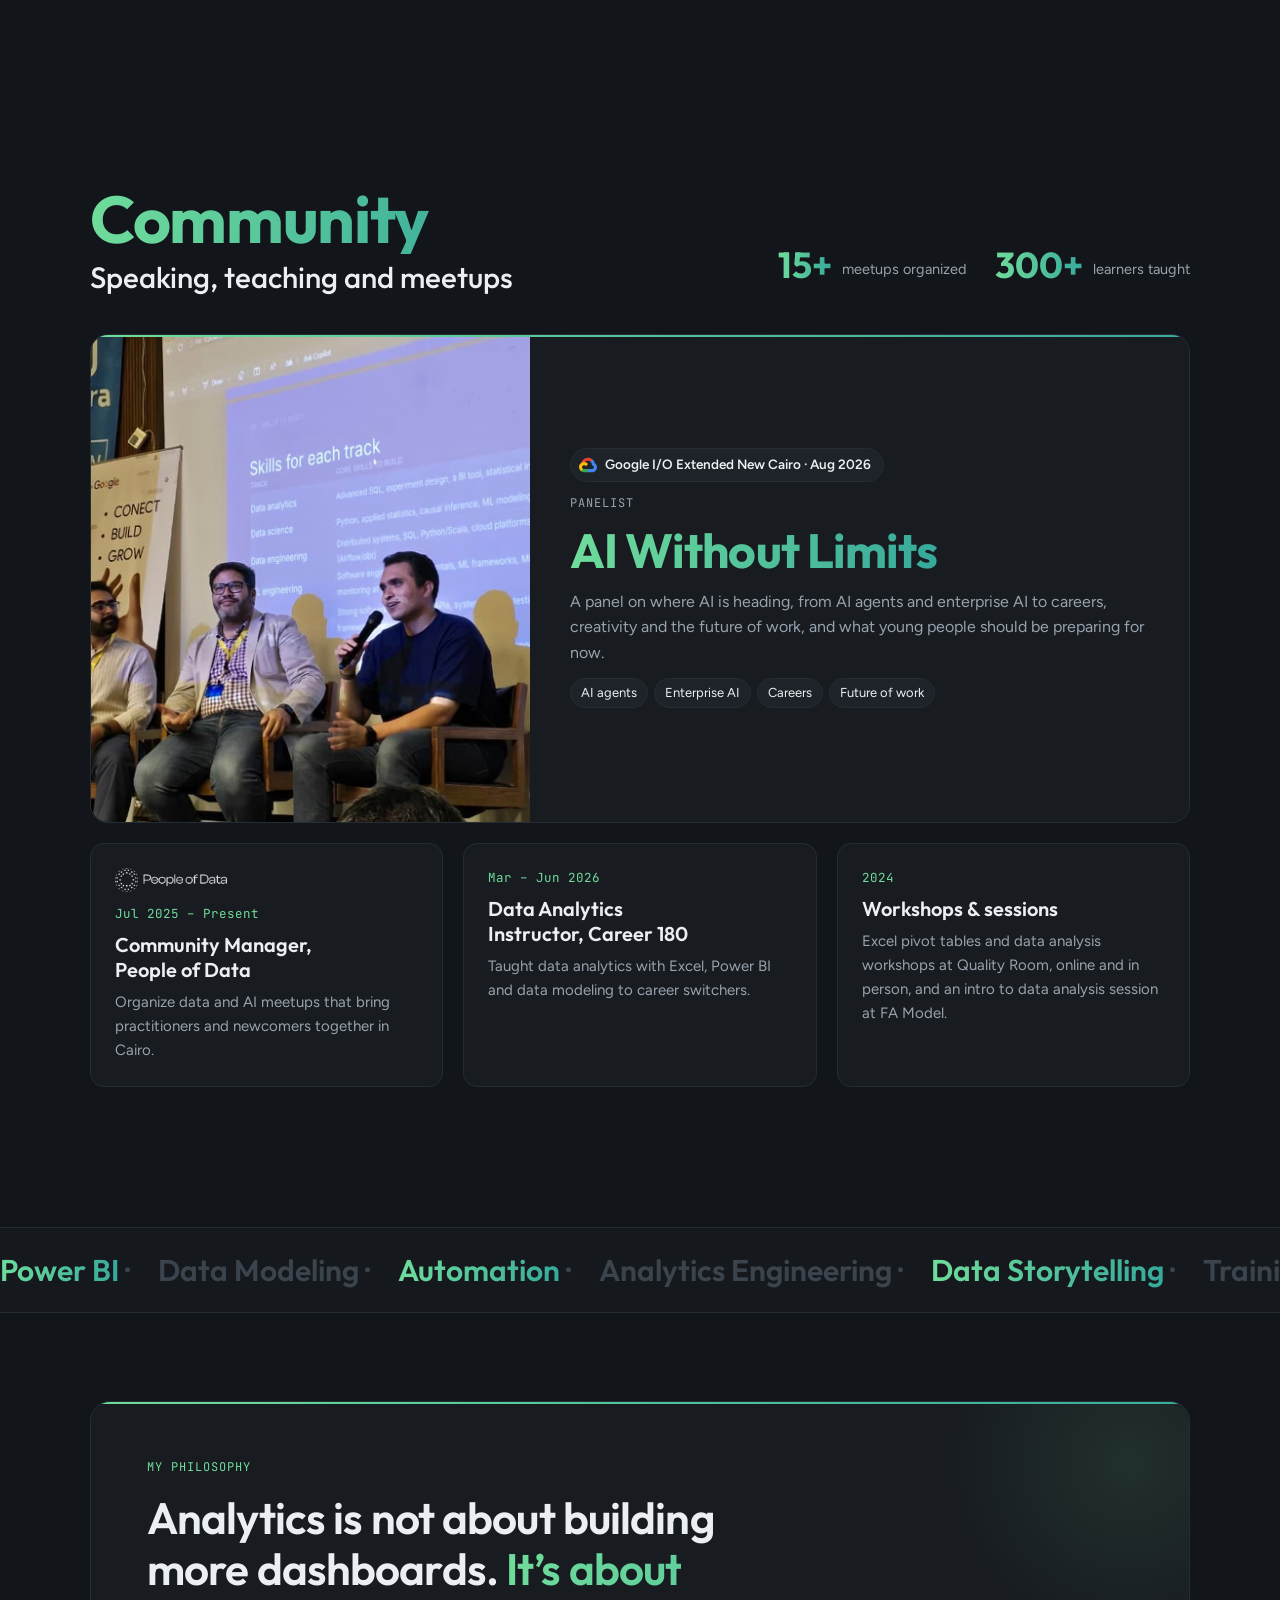
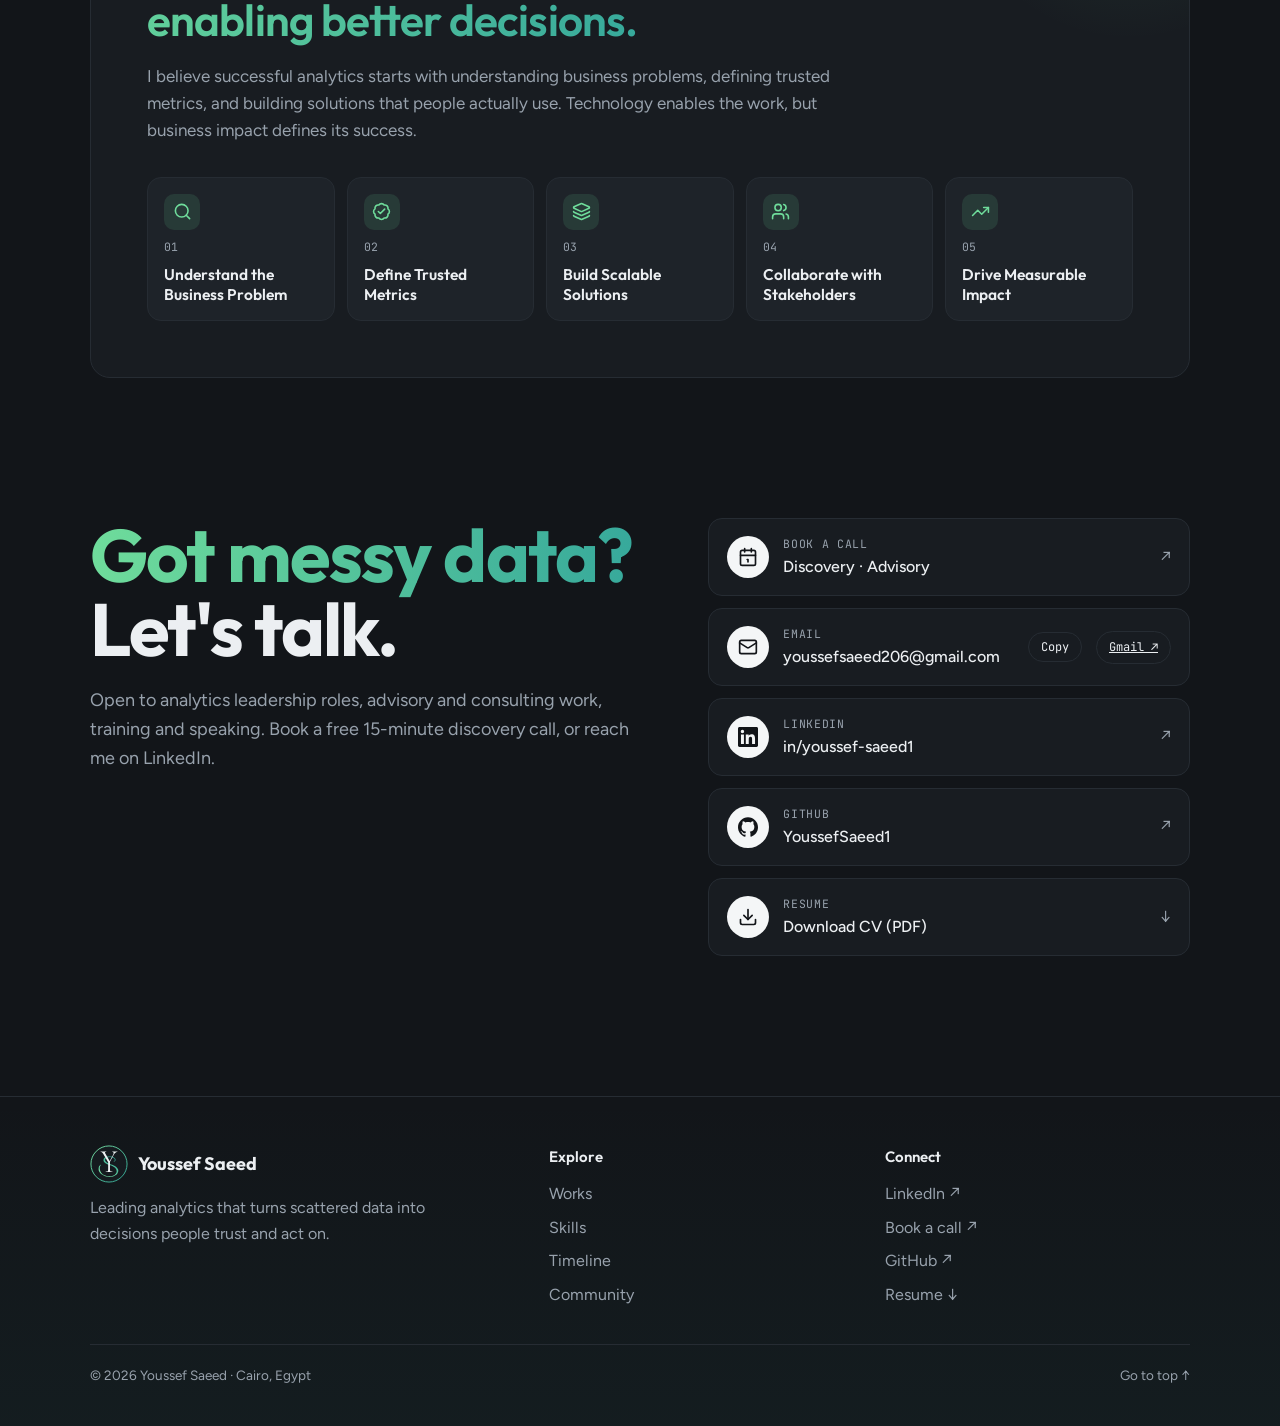
==== commit 37c4dc90: "Works: eight featured projects with Load More, new Yunex copy" ====
--- a/index.html
+++ b/index.html
@@ -184,6 +184,13 @@
   .proj.feature .proj-body{padding:26px}.proj.feature h4{font-size:26px}}
 @media (max-width:980px){.grid{grid-template-columns:repeat(2,minmax(0,1fr))}.proj.feature{grid-column:1/-1}}
 @media (max-width:600px){.grid{grid-template-columns:1fr}}
+.proj[hidden]{display:none!important}
+.more-wrap{display:flex;flex-direction:column;align-items:center;gap:10px;margin-top:28px}
+.more-wrap[hidden]{display:none}
+.more-btn{font-size:16px;padding:11px 24px;background:var(--surface);border:1px solid var(--line);color:var(--ink)}
+.more-btn:hover{border-color:var(--teal);color:var(--ink)}
+.more-btn:focus-visible{outline:2px solid var(--teal);outline-offset:3px}
+.more-status{margin:0;font-size:13px;color:var(--muted)}
 
 /* Skills */
 .skills{display:grid;grid-template-columns:repeat(3,minmax(0,1fr));gap:20px}
@@ -596,6 +603,10 @@
       <div class="filters" role="group" aria-label="Filter projects" id="filters"></div>
     </div>
     <div class="grid" id="grid"></div>
+    <div class="more-wrap" id="moreWrap" hidden>
+      <button type="button" class="btn more-btn" id="loadMore" aria-controls="grid"></button>
+      <p class="more-status" id="moreStatus" role="status" aria-live="polite"></p>
+    </div>
   </div>
 </section>
 
@@ -859,7 +870,14 @@
   var TAGICON = {"Claude Dashboard":"claude","D3.js":"code","Power BI":"powerbi","Python":"python","Power Query":"query","Excel":"excel","SQL":"sqlserver"};
 
   var projects = [
-    {t:"Intelligent Demand Forecasting & Inventory Optimisation", d:"Nov 2026", cat:"Machine Learning",
+    {feat:1, t:"Yunex — From Raw Data to Trusted Insights", d:"Nov 2026", cat:"Data Engineering",
+     q:"An end-to-end data platform that transforms fragmented raw data into reliable, analytics-ready datasets through visual pipelines, automated quality checks, and built-in data lineage.",
+     p:"Design, transform, validate, and explore data workflows in one unified experience — from Bronze ingestion to Silver transformations and Gold analytics. What runs where: the live demo compiles each pipeline to SQL and runs it in your browser with DuckDB-WASM, with no backend; it publishes Bronze, Silver and Gold outputs with a manifest (inputs, schema, row count and a SHA-256 content hash), builds lineage from those manifests, and blocks any output that fails an error-severity quality rule. The full platform's separate engine is built on Python, DuckDB and dbt Core; the demo shows earlier runs of that engine as read-only history and does not execute it. Synthetic data only.",
+     tags:["Python","DuckDB","SQL","React","TypeScript","DuckDB-WASM","dbt Core"], vis:7,
+     stack:["DuckDB-WASM","SQL","TypeScript","React","React Flow","IndexedDB","Vite","Playwright","Python","DuckDB","dbt Core","Vercel"],
+     imgs:["yunex","yunex-2","yunex-3","yunex-4","yunex-5","yunex-6"],
+     demo:"https://yunex-cloud.vercel.app/", demoLabel:"Live Demo"},
+    {feat:1, t:"Intelligent Demand Forecasting & Inventory Optimisation", d:"Nov 2026", cat:"Machine Learning",
      q:"Does machine learning forecast daily retail demand better than simple baselines, and what would that mean for replenishment?",
      p:"Two public datasets: Store Item (500 regular series) and Walmart M5 (30,490 series, 68.8% of series-days with zero sales). Thirteen methods, from seasonal baselines and Croston/SBA/TSB to global Random Forest and LightGBM, forecast 28 days ahead at four expanding validation origins with leakage-safe features, and the frozen choice was scored once on a sealed holdout. LightGBM cut Store Item MAE to 5.43 from 12.81 for seasonal naive; on M5 the price-free Random Forest beat a 28-day moving average by only 1.7% (1.047 vs 1.066) and was worse on MASE. A lost-sales simulation of four replenishment policies showed that better forecasts did not reliably lower cost (hypothetical cost units, not savings). Includes a five-page Power BI report and a live Next.js, FastAPI and Supabase research app.",
      tags:["Python","LightGBM","Random Forest","Power BI","Next.js · FastAPI"], vis:5,
@@ -868,36 +886,34 @@
      imgs:["demand-forecasting","demand-forecasting-2","demand-forecasting-3","demand-forecasting-4","demand-forecasting-5"],
      link:"https://github.com/YoussefSaeed1/intelligent-demand-forecasting",
      demo:"https://idf-web.vercel.app/", demoLabel:"Live Demo"},
-    {t:"Yunex: ETL & Data Pipeline Platform", d:"Nov 2026", cat:"Data Engineering",
-     q:"Connect. Transform. Govern. A visual ETL tool that runs in your browser and publishes only data that passes its quality checks.",
-     p:"Yunex is an ETL tool with a React Flow pipeline editor. You compose pipelines from ten node types (select, rename, filter, cast, fill nulls, normalise text, require values, deduplicate, lookup join and aggregate); the live demo compiles the graph to SQL, validates it (cycles, missing inputs, unknown columns, type mismatches) and runs it in your browser with DuckDB-WASM, with no backend. Each run publishes Bronze, Silver and Gold outputs with a manifest (inputs, schema, row count and a SHA-256 content hash), and lineage is built from those manifests. Quality rules run as SQL before anything is published: an error-severity failure blocks that output, and every node downstream of it is skipped instead of running on bad data. Pipelines, runs and outputs are stored in IndexedDB; earlier runs of the original Python, DuckDB and dbt Core engine are kept as read-only history. Synthetic data only.",
-     tags:["DuckDB-WASM","SQL","React Flow","TypeScript","Data quality"], vis:5,
-     stack:["DuckDB-WASM","SQL","TypeScript","React","React Flow","IndexedDB","Vite","Playwright","Python","DuckDB","dbt Core","Vercel"],
-     imgs:["yunex","yunex-2","yunex-3","yunex-4","yunex-5","yunex-6"],
-     demo:"https://yunex-cloud.vercel.app/", demoLabel:"Live Demo"},
-    {t:"Inventory Management", d:"Oct 2026", cat:"Supply Chain",
-     q:"Revenue is up 21.8% but stockouts are rising: which products need higher reorder points?",
-     p:"Revenue reached $15.51M with $7.75M gross profit, but the stockout rate climbed to 6.3% from 5.5% last year. Five report pages cover the executive view, operations, supplier and warehouse performance, product detail with ABC classification, and data quality. Row-level security by warehouse and a catalogue of 147 documented measures. UI inspired by Arbaz Ahmad's Inventory Management Dashboard.",
-     tags:["Power BI","DAX","Data modeling"], imgs:["inventory","inventory-2","inventory-3","inventory-4","inventory-5"],
-     repo:"https://github.com/YoussefSaeed1/powerbi-projects/tree/main/01-inventory-management"},
-    {t:"Supply Chain Planning | MRP & MPS Control Tower", d:"Oct 2026", cat:"Supply Chain",
+    {feat:1, t:"Supply Chain Planning | MRP & MPS Control Tower", d:"Oct 2026", cat:"Supply Chain",
      q:"Which material shortages will block production, and which purchase orders must be placed first?",
      p:"21 of 65 materials face a shortage, 9 of them critical, and 21 recommended POs should already have been placed. Material limits cut executable production to 95.9% of the plan, and line P2-B peaks at 119% capacity in W07. Nine pages trace demand through the MPS, BOM explosion and MRP net requirements to shortages, procurement and capacity, with global filters and drill-downs; planned and executable production are kept separate. Data model: 26 finished goods, 65 materials, 3 plants, 9 lines, 18 suppliers and 36 weekly buckets. Synthetic data used for demonstration purposes only.",
      tags:["Claude Dashboard","Python","D3.js","MRP / MPS","Data Modeling"], vis:5,
      imgs:["scm","scm-2","scm-3","scm-4","scm-5"],
      demo:"/demos/supply-chain/",
      link:"https://github.com/YoussefSaeed1/supply-chain-planning-control-tower"},
-    {t:"Pharmaceutical Trade Intelligence, Egypt", d:"Feb 2026", cat:"Pharma",
+    {feat:1, t:"Inventory Management", d:"Oct 2026", cat:"Supply Chain",
+     q:"Revenue is up 21.8% but stockouts are rising: which products need higher reorder points?",
+     p:"Revenue reached $15.51M with $7.75M gross profit, but the stockout rate climbed to 6.3% from 5.5% last year. Five report pages cover the executive view, operations, supplier and warehouse performance, product detail with ABC classification, and data quality. Row-level security by warehouse and a catalogue of 147 documented measures. UI inspired by Arbaz Ahmad's Inventory Management Dashboard.",
+     tags:["Power BI","DAX","Data modeling"], imgs:["inventory","inventory-2","inventory-3","inventory-4","inventory-5"],
+     repo:"https://github.com/YoussefSaeed1/powerbi-projects/tree/main/01-inventory-management"},
+    {feat:1, t:"Pharmaceutical Trade Intelligence, Egypt", d:"Feb 2026", cat:"Pharma",
      q:"Should Egypt diversify its antibiotic sourcing beyond two supplier countries?",
      p:"Real UN Comtrade data, 2018 to September 2025, built on the total rows only so nothing is double-counted. In January to September 2025 imports were $50.5M, down 16.5% on the same months of 2024, and Belgium (43%) and Switzerland (26%) supplied most of it.",
      tags:["Power BI","Power Query","Data quality"], imgs:["pharma","pharma-2","pharma-3","pharma-4"],
      repo:"https://github.com/YoussefSaeed1/powerbi-projects/tree/main/02-pharma-trade-intelligence-egypt"},
-    {t:"Motor Insurance Portfolio", d:"Jan 2026", cat:"Insurance",
+    {feat:1, t:"Procure-to-Pay Performance", d:"Jun 2025", cat:"Supply Chain",
+     q:"Which suppliers and plants should we fix first to cut delays and off-contract buying?",
+     p:"Follows 12,234 purchase orders from requisition to payment (sample data). In FY2025, $48.6M of spend took 26.9 days from request to goods receipt against a 25-day target, 80.4% of deliveries arrived on time, and 8.2% of spend was maverick buying. Row-level security by plant, a supplier scorecard and data quality checks on every refresh.",
+     tags:["Power BI","DAX","Governance"], imgs:["p2p","p2p-2","p2p-3","p2p-4","p2p-5"],
+     repo:"https://github.com/YoussefSaeed1/powerbi-projects/tree/main/04-procure-to-pay"},
+    {feat:1, t:"Motor Insurance Portfolio", d:"Jan 2026", cat:"Insurance",
      q:"Which customer segments should be repriced, and by how much?",
      p:"41,248 policies of a fictional motor insurer, 2023 to 2025 (sample data). The 2025 loss ratio rose to 66.2% from 58.9% because the average claim cost jumped 21% while premiums rose 3%; the combined ratio of 92.9% still leaves a profit. Drivers aged 18–25 run at a 110.7% loss ratio, theft is 6% of claims but 35% of the cost, and online customers are the most profitable but the least likely to renew.",
      tags:["Power BI","Power Query","DAX"], imgs:["insurance","insurance-2","insurance-3","insurance-4","insurance-5"],
      repo:"https://github.com/YoussefSaeed1/powerbi-projects/tree/main/09-motor-insurance-portfolio"},
-    {t:"Aftersales Performance", d:"Dec 2025", cat:"Automotive",
+    {feat:1, t:"Aftersales Performance", d:"Dec 2025", cat:"Automotive",
      q:"Which branches, reps and customers should aftersales act on first to grow gross profit?",
      p:"13 branches of a fictional multi-brand car distributor in Egypt, 2023 to 2024 (sample data). Net sales rose 28% to EGP 477.7M while workshop visits fell 11%, so the growth came from prices; labour is 12% of sales but 30% of gross profit. Owners leave when the 3-year warranty ends (79% come back before it, 41% after), Upper Egypt has half the service penetration of other regions with its only branch over capacity, and operating profit fell 28% on discounts, overheads and late payers. Each of the six pages states the decision, what was found and a recommendation calculated from the data.",
      tags:["Power BI","Power Query","DAX"], imgs:["aftersales","aftersales-2","aftersales-3","aftersales-4","aftersales-5","aftersales-6"],
@@ -923,11 +939,6 @@
      stack:["Python","pandas","NumPy","scikit-learn","Streamlit","Matplotlib","Jupyter","pytest"],
      imgs:["heart-disease","heart-disease-2","heart-disease-3","heart-disease-4"],
      link:"https://github.com/YoussefSaeed1/Heart_Disease_Project"},
-    {t:"Procure-to-Pay Performance", d:"Jun 2025", cat:"Supply Chain",
-     q:"Which suppliers and plants should we fix first to cut delays and off-contract buying?",
-     p:"Follows 12,234 purchase orders from requisition to payment (sample data). In FY2025, $48.6M of spend took 26.9 days from request to goods receipt against a 25-day target, 80.4% of deliveries arrived on time, and 8.2% of spend was maverick buying. Row-level security by plant, a supplier scorecard and data quality checks on every refresh.",
-     tags:["Power BI","DAX","Governance"], imgs:["p2p","p2p-2","p2p-3","p2p-4","p2p-5"],
-     repo:"https://github.com/YoussefSaeed1/powerbi-projects/tree/main/04-procure-to-pay"},
     {t:"E‑Commerce Sales & Profit", d:"Aug 2024", cat:"Sales",
      q:"Where should discounts be capped and pricing fixed to stop losing money?",
      p:"$1.92M in sales and $224.1K profit. The South region sold $357K yet lost $14.4K, driven by technology rather than discounts, and lines discounted 9% or more run at a −5.0% margin. Includes a data quality page and row-level security by area manager.",
@@ -1006,18 +1017,43 @@
     if(e.key==="Escape") closeLb(); else if(e.key==="ArrowRight") lbN.click(); else if(e.key==="ArrowLeft") lbP.click(); });
 
   // Filters
-  var cats=["All"].concat(projects.map(function(p){return p.cat;}).filter(function(c,i,a){return a.indexOf(c)===i;}));
+  // Filter order stays fixed whatever order the projects are featured in; a new domain is appended.
+  var CAT_ORDER=["Machine Learning","Data Engineering","Supply Chain","Pharma","Insurance","Automotive","Sales","Market"];
+  var cats=["All"].concat(CAT_ORDER.filter(function(c){return projects.some(function(p){return p.cat===c;});}),
+    projects.map(function(p){return p.cat;}).filter(function(c,i,a){return a.indexOf(c)===i&&CAT_ORDER.indexOf(c)<0;}));
   var saved="All"; try{ saved=localStorage.getItem("ys-filter")||"All"; }catch(e){}
   if(cats.indexOf(saved)<0) saved="All";
   filters.innerHTML = cats.map(function(c){
     var n = c==="All"?projects.length:projects.filter(function(p){return p.cat===c;}).length;
     return '<button type="button" id="f-'+c.toLowerCase()+'" data-cat="'+c+'" aria-pressed="false">'+c+'<small>('+n+')</small></button>';
   }).join('');
+  // "All" shows the featured projects first and the rest through Load More, a batch at a time.
+  // A domain filter always shows every matching project, so pagination never hides a match.
+  var FEATURED=projects.filter(function(p){return p.feat;}).length, BATCH=6, shown=FEATURED, curCat="All";
+  var moreWrap=document.getElementById("moreWrap"), moreBtn=document.getElementById("loadMore"), moreStatus=document.getElementById("moreStatus");
+  function render(){
+    var cards=grid.children, total=cards.length;
+    [].forEach.call(cards,function(el,i){
+      el.hidden = curCat==="All" ? i>=shown : el.dataset.cat!==curCat;
+    });
+    var left = curCat==="All" ? total-Math.min(shown,total) : 0;
+    moreWrap.hidden = left<=0;
+    if(left>0){
+      var next=Math.min(BATCH,left);
+      moreBtn.textContent="Load more projects ("+left+" more)";
+      moreBtn.setAttribute("aria-label","Load "+next+" more project"+(next>1?"s":"")+", "+left+" remaining");
+      moreStatus.textContent="Showing "+Math.min(shown,total)+" of "+total+" projects";
+    }
+  }
   function apply(cat){
     [].forEach.call(filters.children,function(b){b.setAttribute("aria-pressed", b.dataset.cat===cat?"true":"false");});
-    [].forEach.call(grid.children,function(el){el.hidden = !(cat==="All"||el.dataset.cat===cat);});
+    curCat=cat; shown=FEATURED; render();
     try{ localStorage.setItem("ys-filter",cat); }catch(e){}
   }
+  moreBtn.addEventListener("click",function(){
+    var first=shown; shown=Math.min(shown+BATCH,grid.children.length); render();
+    var c=grid.children[first]; if(c) c.focus({preventScroll:true});
+  });
   filters.addEventListener("click",function(e){var b=e.target.closest("button"); if(b) apply(b.dataset.cat);});
   apply(saved);
 
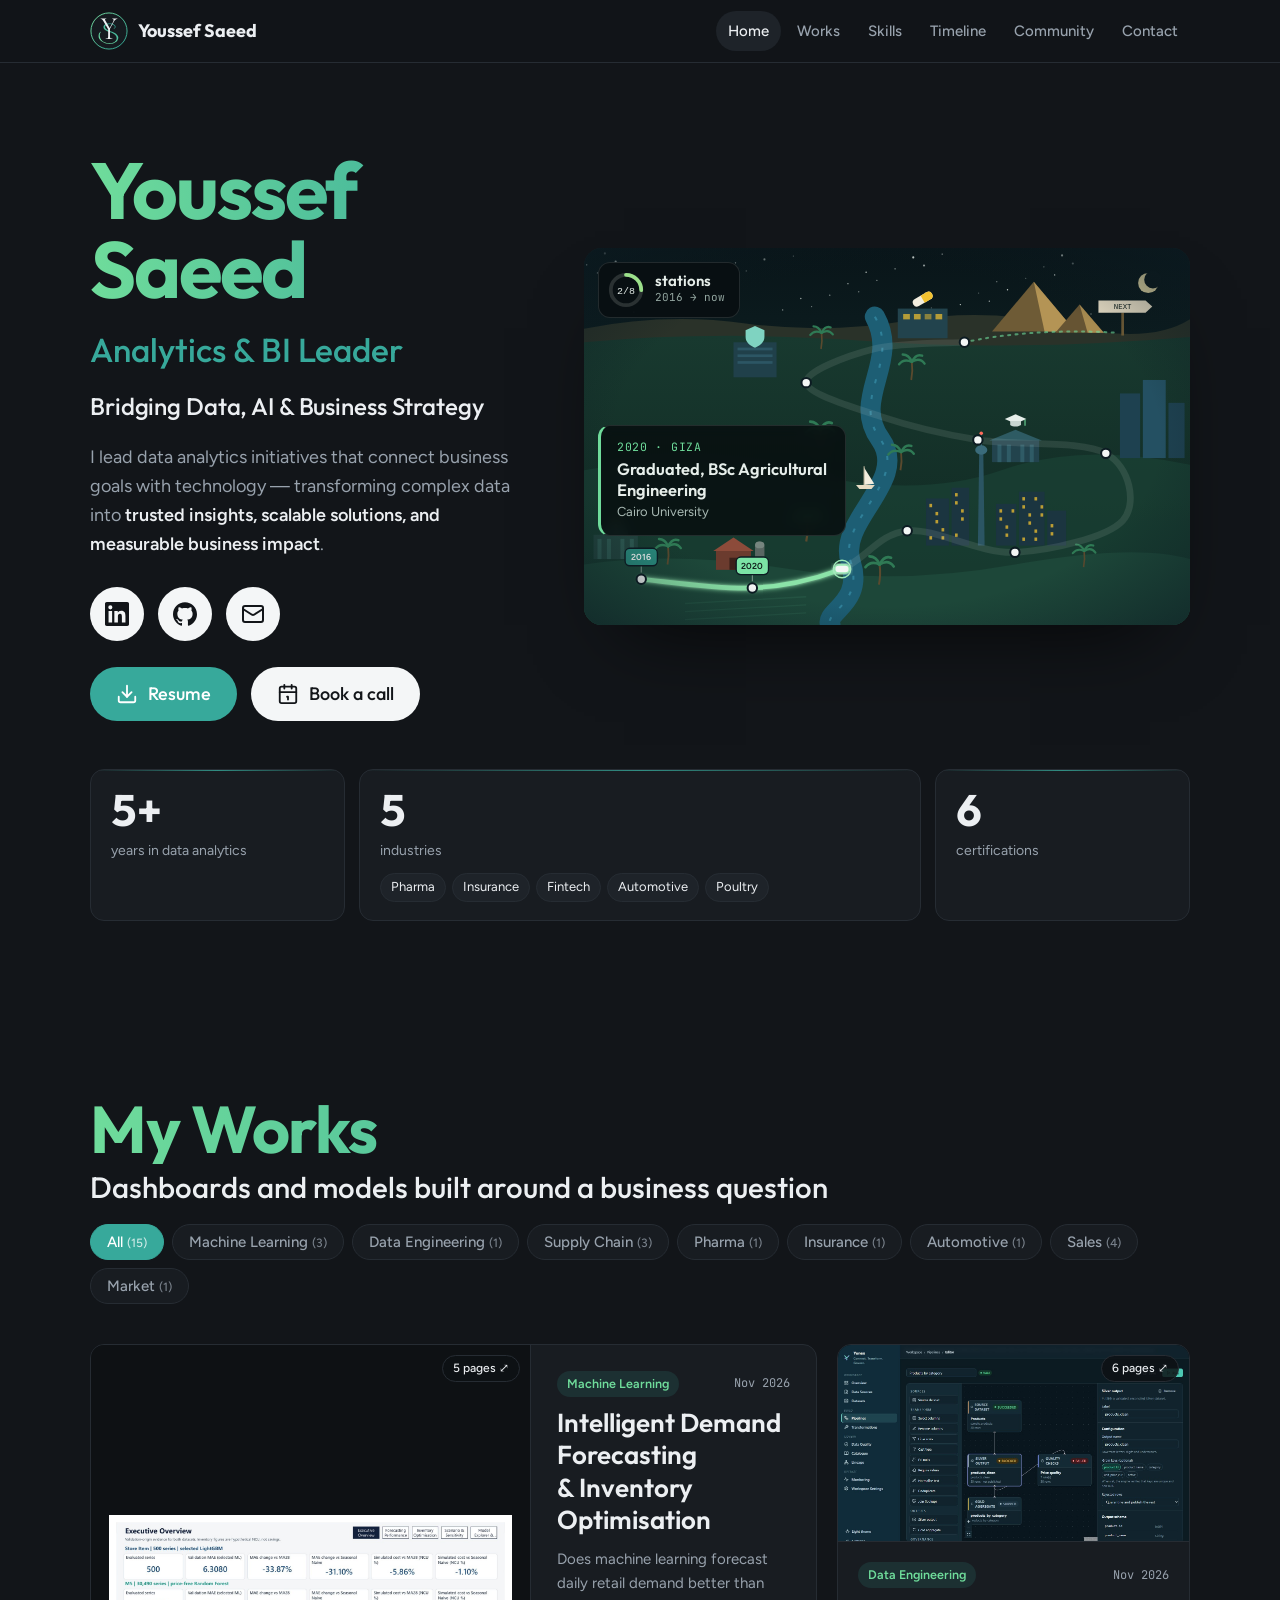
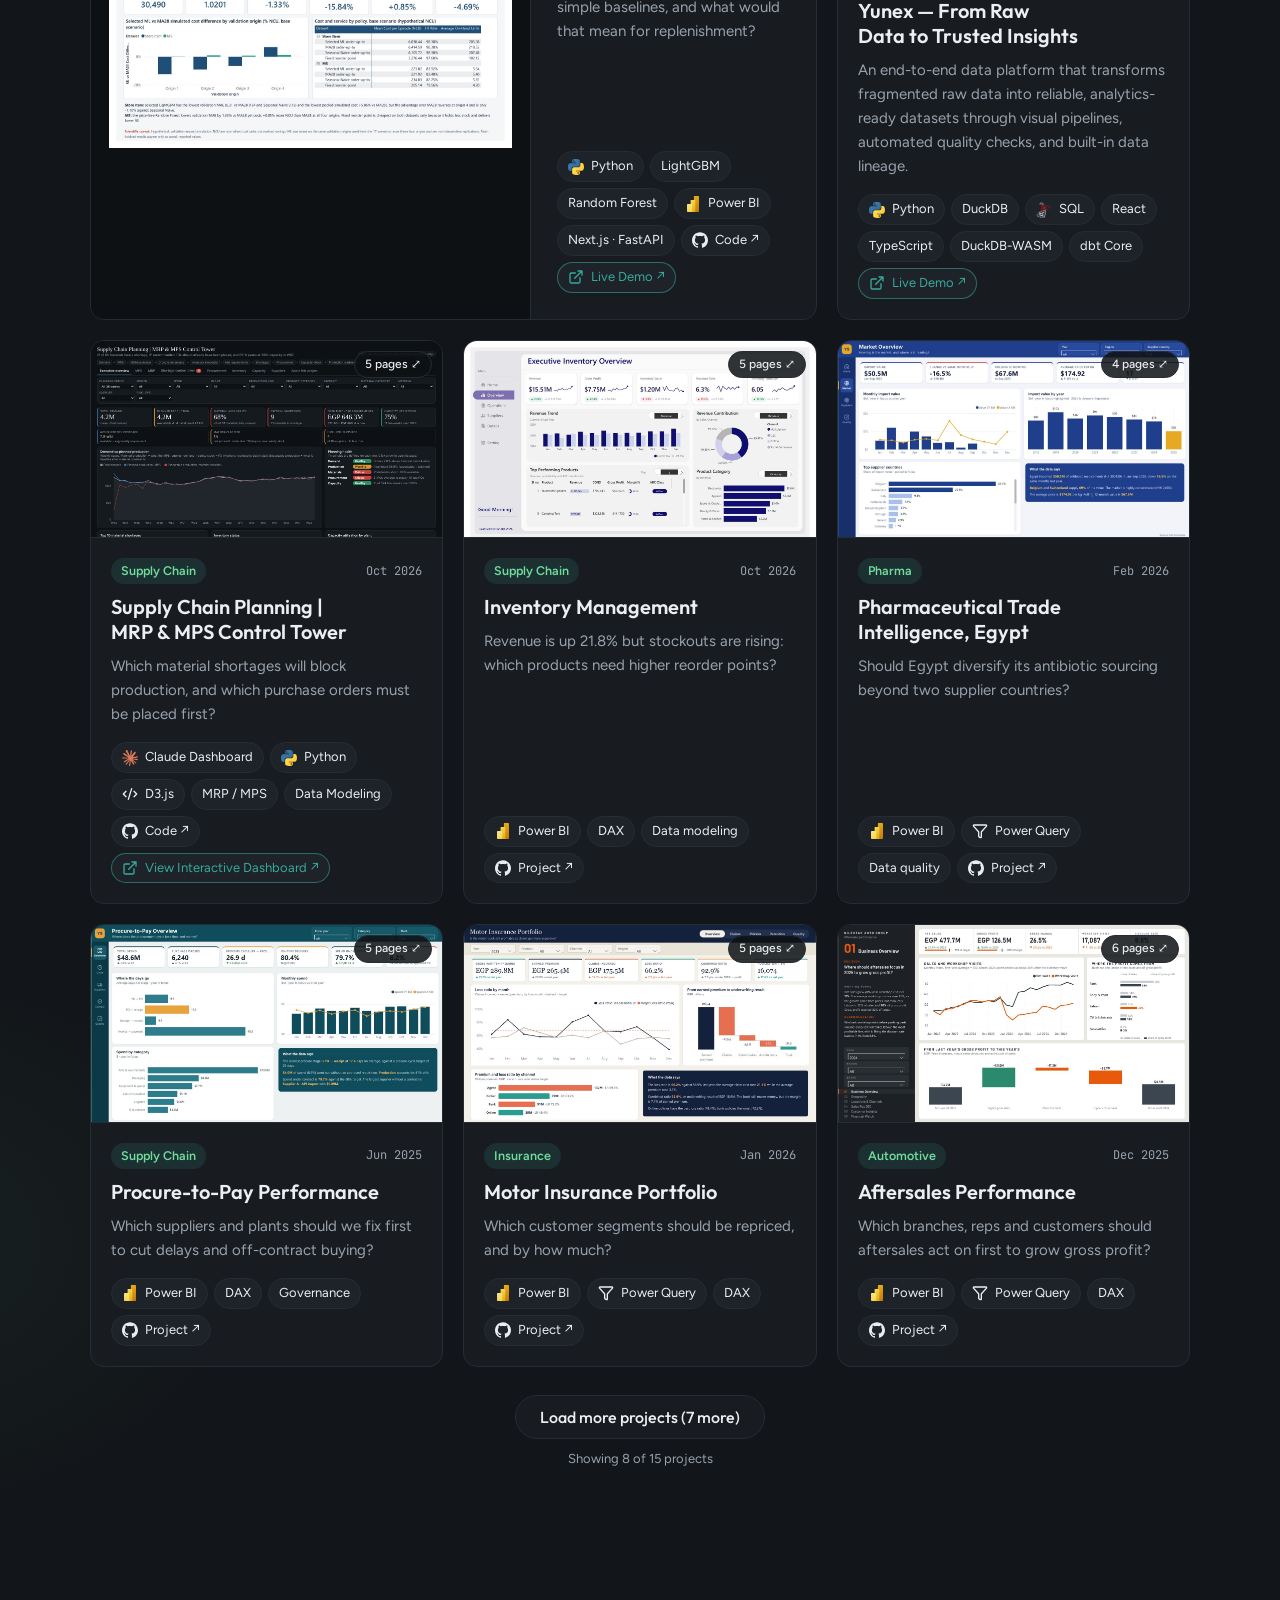
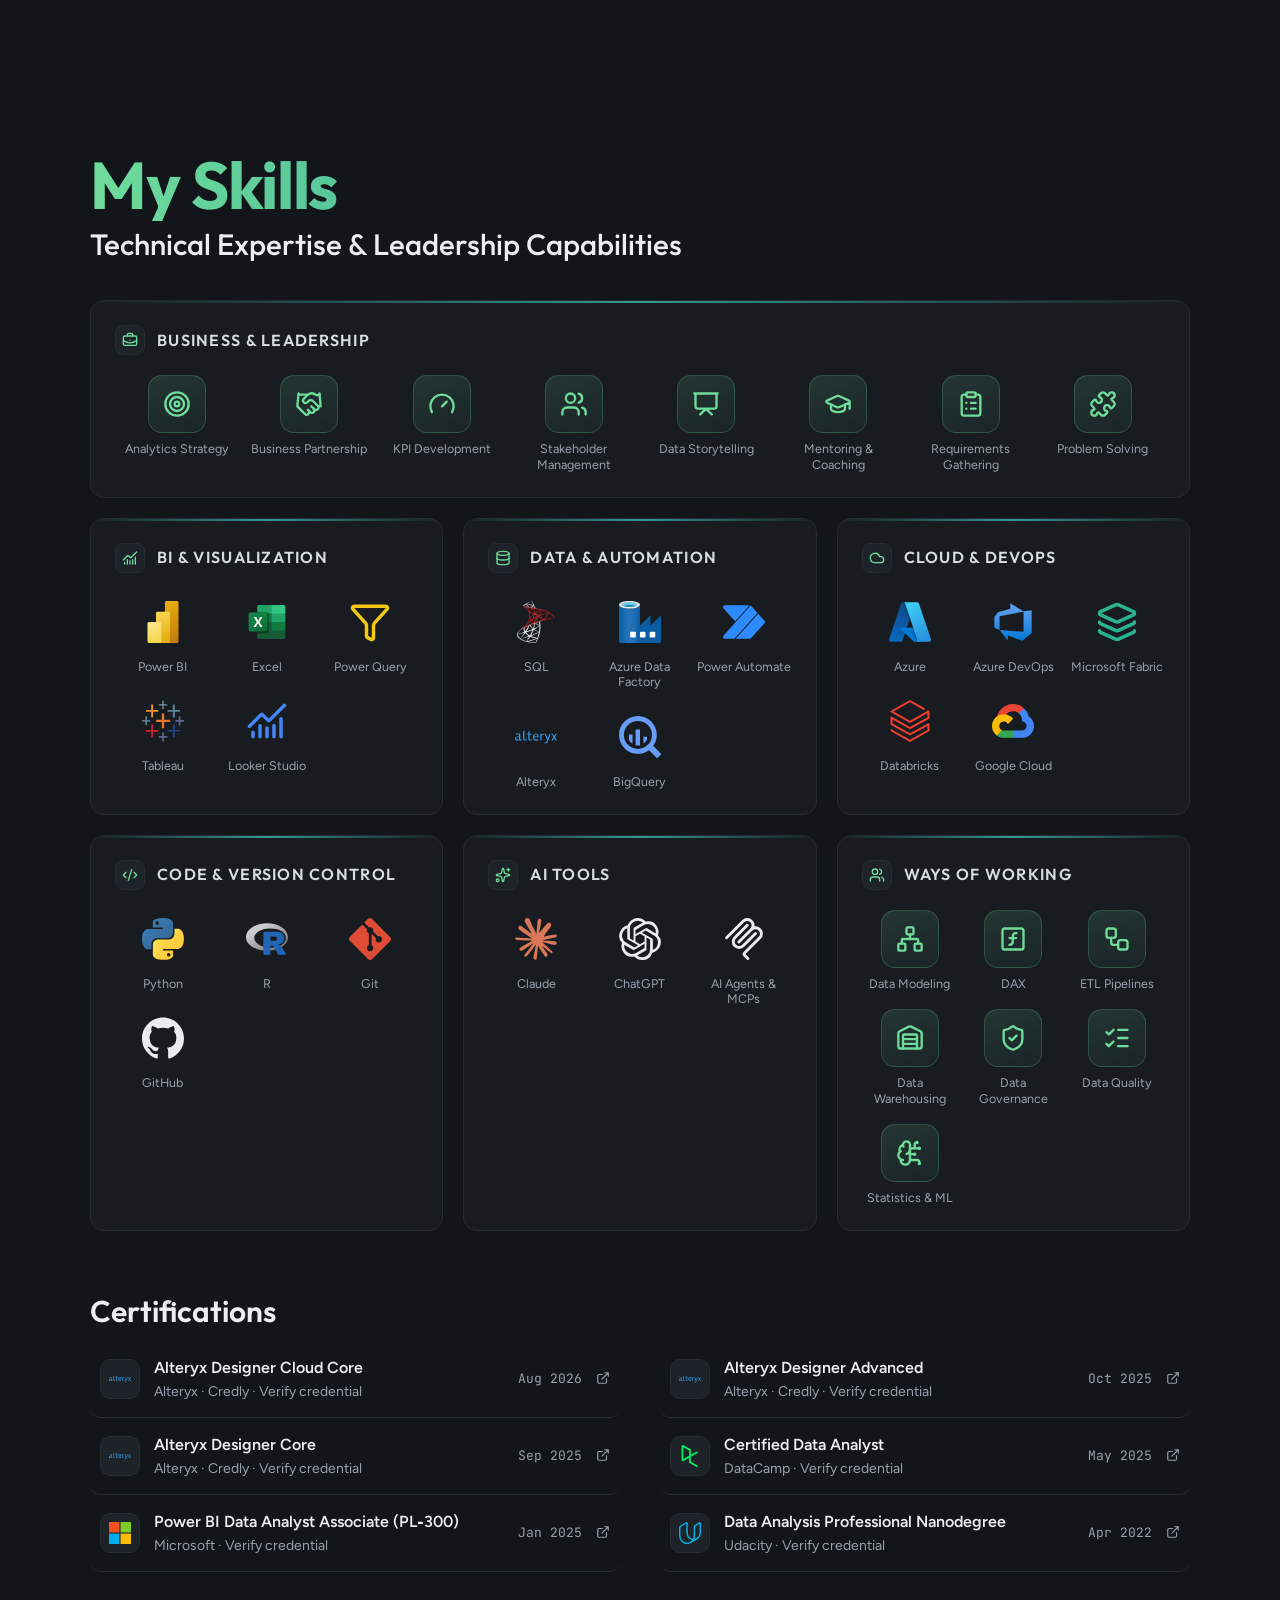
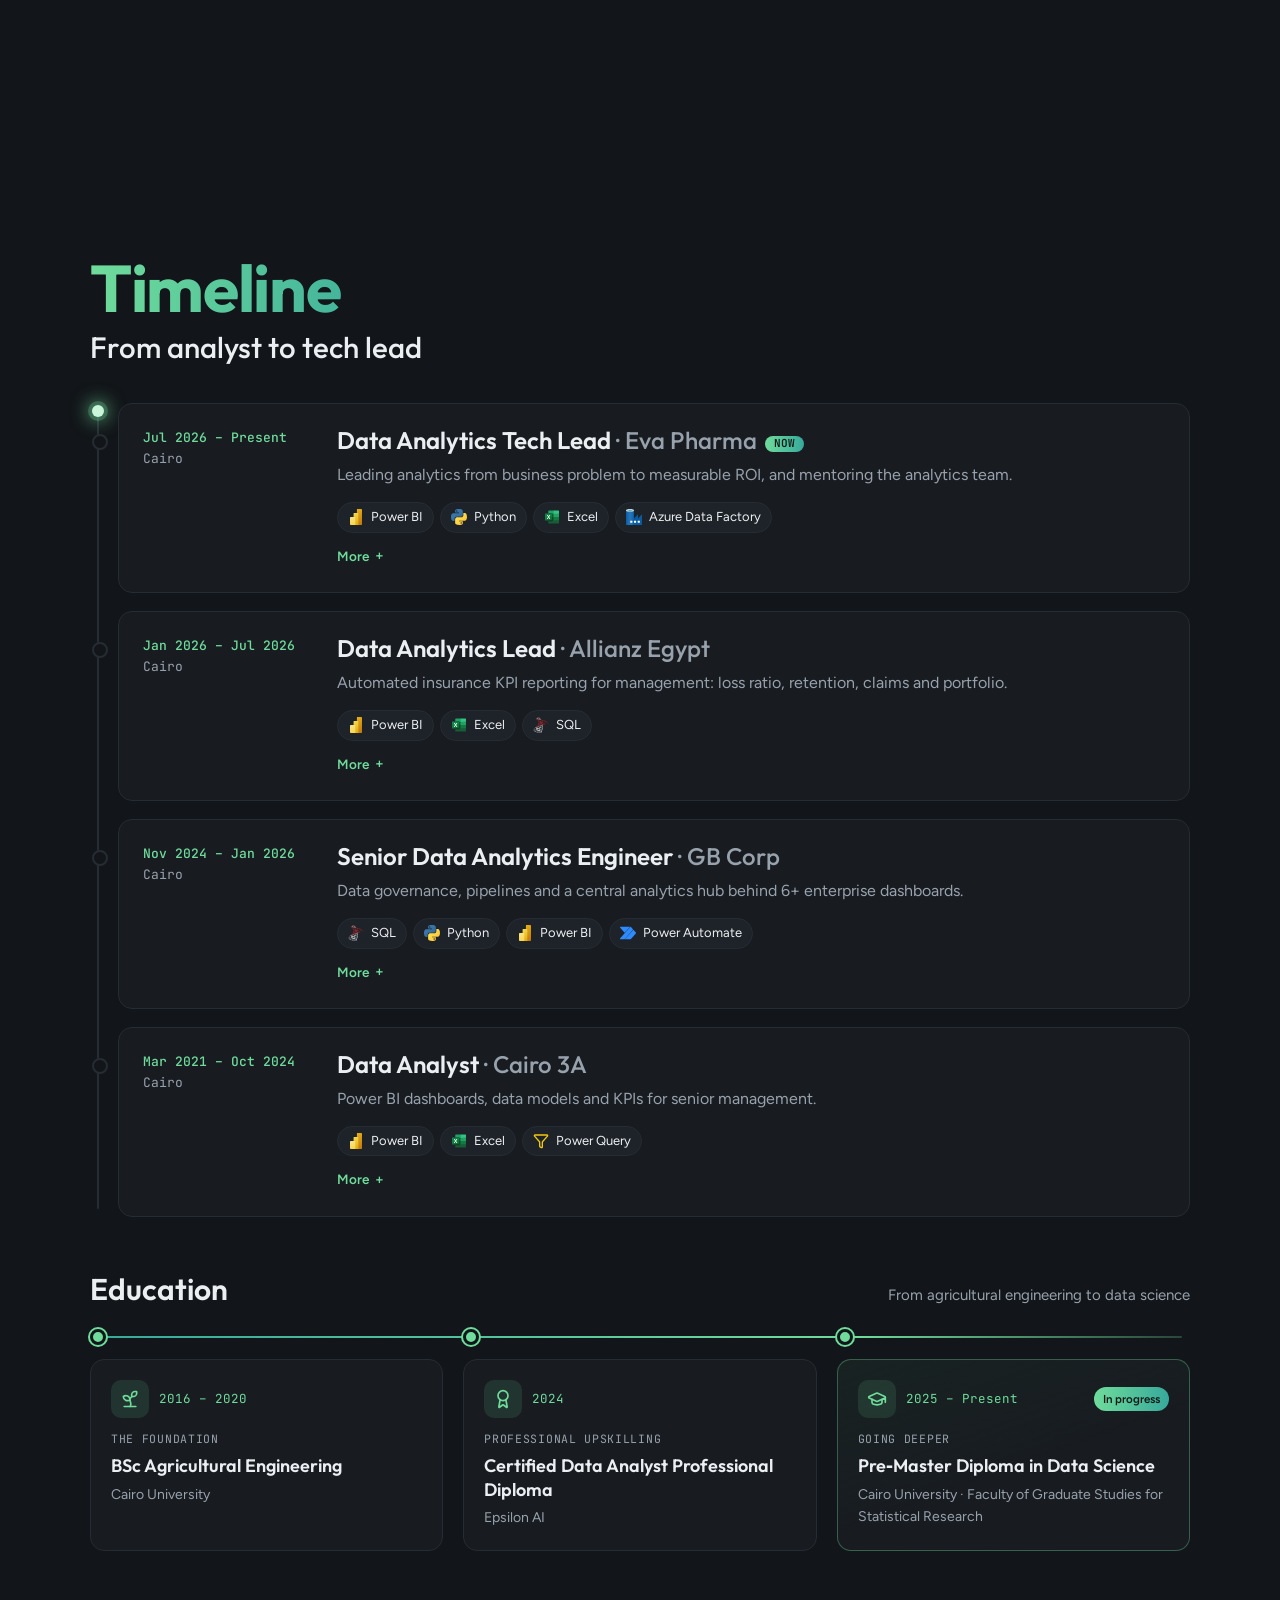
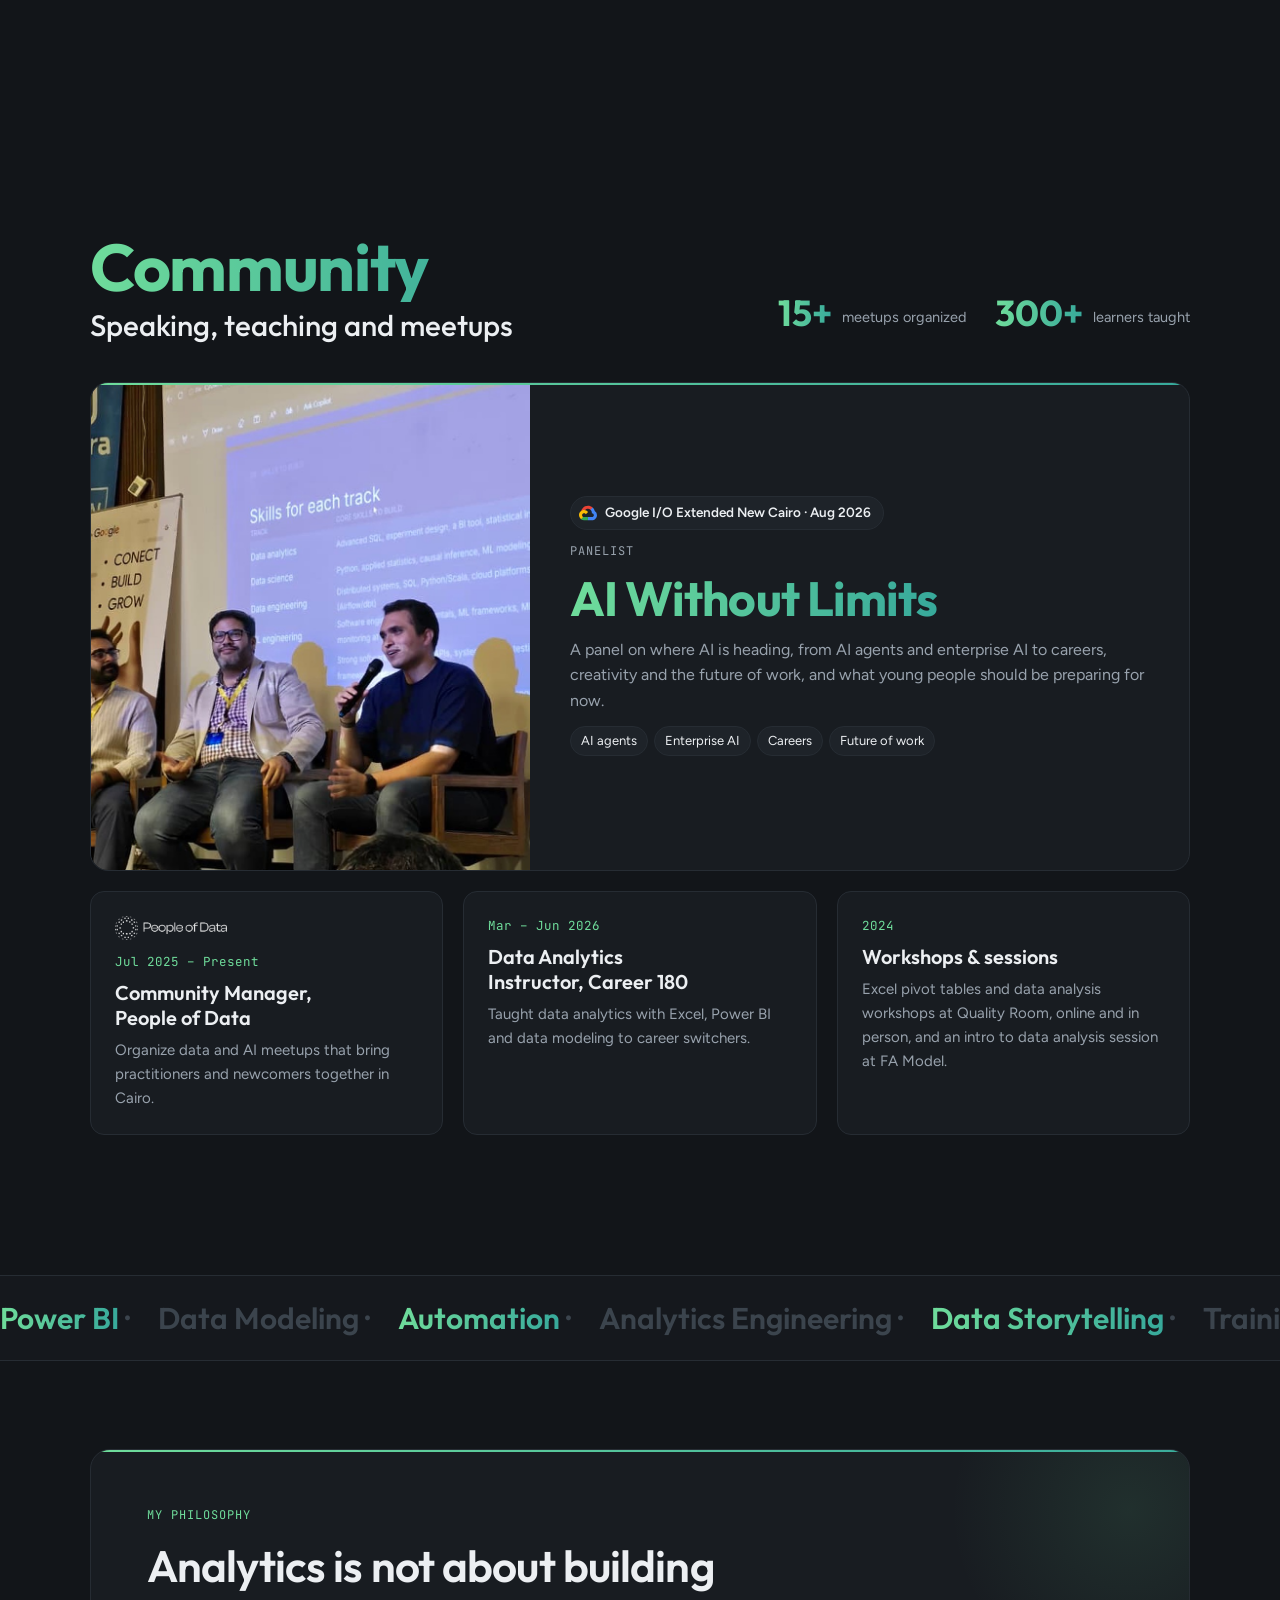
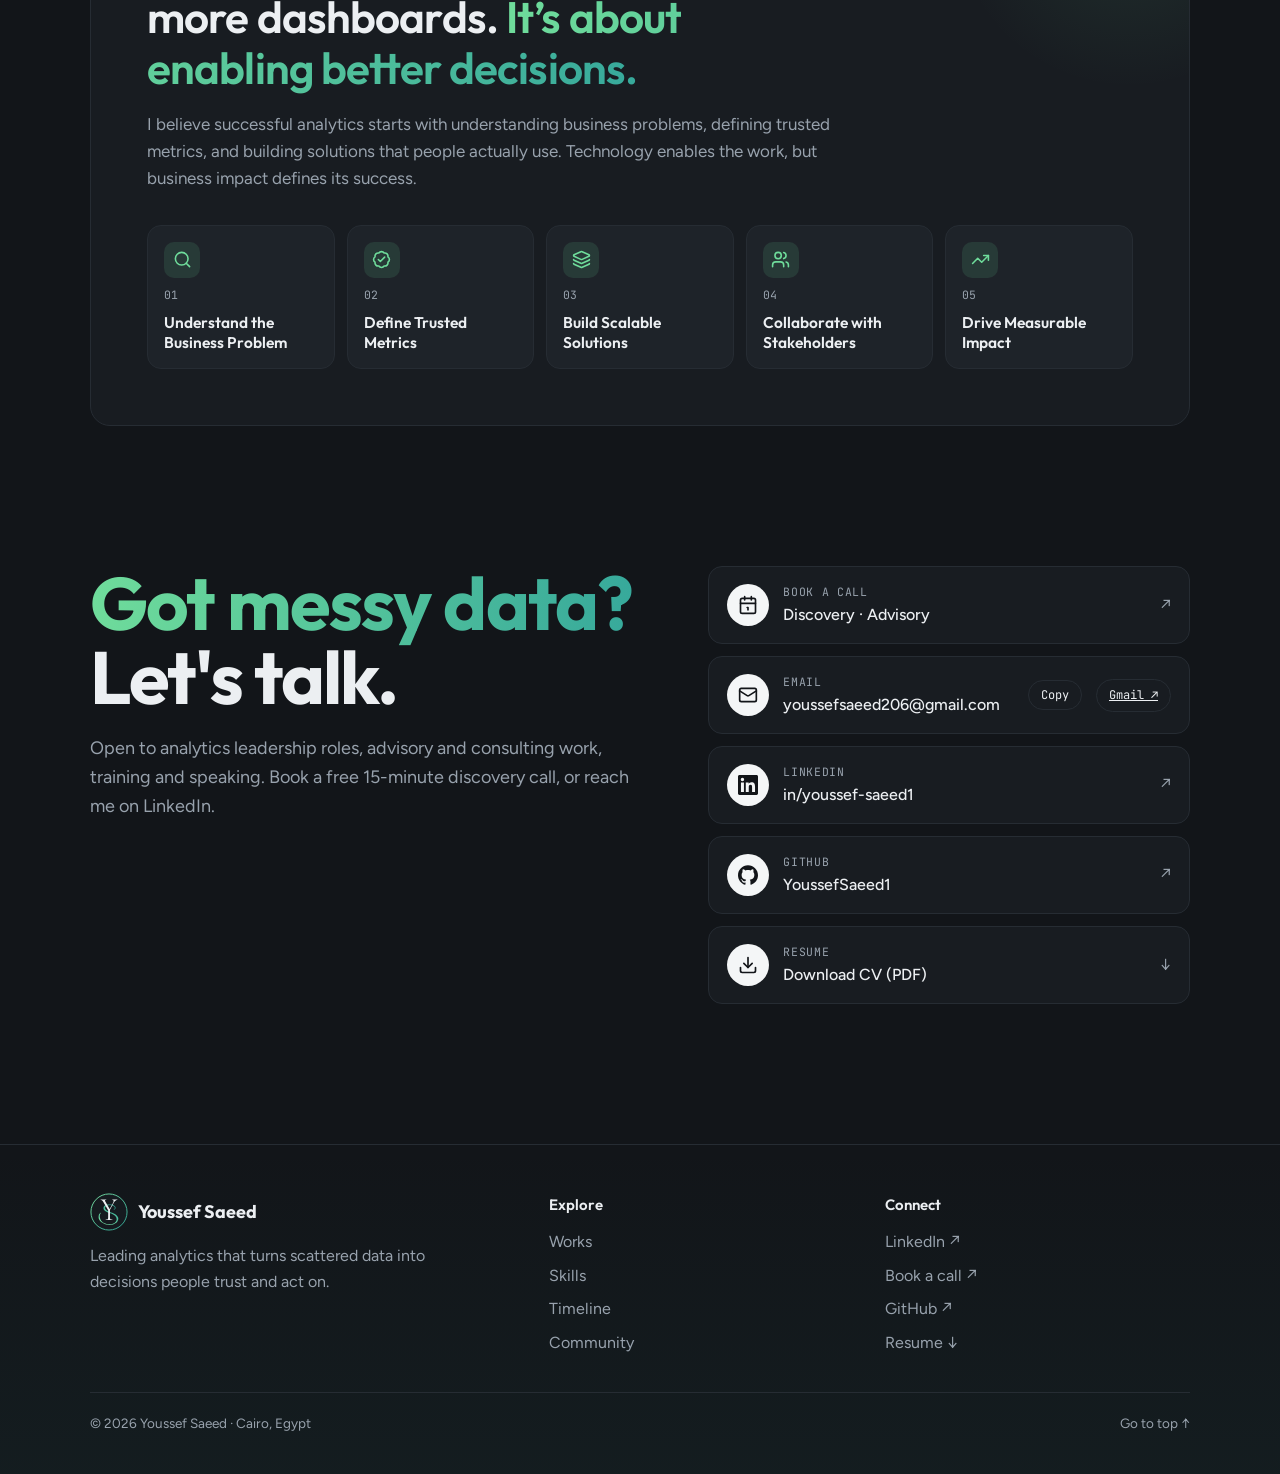
==== commit 2e93da02: "Works: Intelligent Demand Forecasting first, then Yunex" ====
--- a/index.html
+++ b/index.html
@@ -870,13 +870,6 @@
   var TAGICON = {"Claude Dashboard":"claude","D3.js":"code","Power BI":"powerbi","Python":"python","Power Query":"query","Excel":"excel","SQL":"sqlserver"};
 
   var projects = [
-    {feat:1, t:"Yunex — From Raw Data to Trusted Insights", d:"Nov 2026", cat:"Data Engineering",
-     q:"An end-to-end data platform that transforms fragmented raw data into reliable, analytics-ready datasets through visual pipelines, automated quality checks, and built-in data lineage.",
-     p:"Design, transform, validate, and explore data workflows in one unified experience — from Bronze ingestion to Silver transformations and Gold analytics. What runs where: the live demo compiles each pipeline to SQL and runs it in your browser with DuckDB-WASM, with no backend; it publishes Bronze, Silver and Gold outputs with a manifest (inputs, schema, row count and a SHA-256 content hash), builds lineage from those manifests, and blocks any output that fails an error-severity quality rule. The full platform's separate engine is built on Python, DuckDB and dbt Core; the demo shows earlier runs of that engine as read-only history and does not execute it. Synthetic data only.",
-     tags:["Python","DuckDB","SQL","React","TypeScript","DuckDB-WASM","dbt Core"], vis:7,
-     stack:["DuckDB-WASM","SQL","TypeScript","React","React Flow","IndexedDB","Vite","Playwright","Python","DuckDB","dbt Core","Vercel"],
-     imgs:["yunex","yunex-2","yunex-3","yunex-4","yunex-5","yunex-6"],
-     demo:"https://yunex-cloud.vercel.app/", demoLabel:"Live Demo"},
     {feat:1, t:"Intelligent Demand Forecasting & Inventory Optimisation", d:"Nov 2026", cat:"Machine Learning",
      q:"Does machine learning forecast daily retail demand better than simple baselines, and what would that mean for replenishment?",
      p:"Two public datasets: Store Item (500 regular series) and Walmart M5 (30,490 series, 68.8% of series-days with zero sales). Thirteen methods, from seasonal baselines and Croston/SBA/TSB to global Random Forest and LightGBM, forecast 28 days ahead at four expanding validation origins with leakage-safe features, and the frozen choice was scored once on a sealed holdout. LightGBM cut Store Item MAE to 5.43 from 12.81 for seasonal naive; on M5 the price-free Random Forest beat a 28-day moving average by only 1.7% (1.047 vs 1.066) and was worse on MASE. A lost-sales simulation of four replenishment policies showed that better forecasts did not reliably lower cost (hypothetical cost units, not savings). Includes a five-page Power BI report and a live Next.js, FastAPI and Supabase research app.",
@@ -886,6 +879,13 @@
      imgs:["demand-forecasting","demand-forecasting-2","demand-forecasting-3","demand-forecasting-4","demand-forecasting-5"],
      link:"https://github.com/YoussefSaeed1/intelligent-demand-forecasting",
      demo:"https://idf-web.vercel.app/", demoLabel:"Live Demo"},
+    {feat:1, t:"Yunex — From Raw Data to Trusted Insights", d:"Nov 2026", cat:"Data Engineering",
+     q:"An end-to-end data platform that transforms fragmented raw data into reliable, analytics-ready datasets through visual pipelines, automated quality checks, and built-in data lineage.",
+     p:"Design, transform, validate, and explore data workflows in one unified experience — from Bronze ingestion to Silver transformations and Gold analytics. What runs where: the live demo compiles each pipeline to SQL and runs it in your browser with DuckDB-WASM, with no backend; it publishes Bronze, Silver and Gold outputs with a manifest (inputs, schema, row count and a SHA-256 content hash), builds lineage from those manifests, and blocks any output that fails an error-severity quality rule. The full platform's separate engine is built on Python, DuckDB and dbt Core; the demo shows earlier runs of that engine as read-only history and does not execute it. Synthetic data only.",
+     tags:["Python","DuckDB","SQL","React","TypeScript","DuckDB-WASM","dbt Core"], vis:7,
+     stack:["DuckDB-WASM","SQL","TypeScript","React","React Flow","IndexedDB","Vite","Playwright","Python","DuckDB","dbt Core","Vercel"],
+     imgs:["yunex","yunex-2","yunex-3","yunex-4","yunex-5","yunex-6"],
+     demo:"https://yunex-cloud.vercel.app/", demoLabel:"Live Demo"},
     {feat:1, t:"Supply Chain Planning | MRP & MPS Control Tower", d:"Oct 2026", cat:"Supply Chain",
      q:"Which material shortages will block production, and which purchase orders must be placed first?",
      p:"21 of 65 materials face a shortage, 9 of them critical, and 21 recommended POs should already have been placed. Material limits cut executable production to 95.9% of the plan, and line P2-B peaks at 119% capacity in W07. Nine pages trace demand through the MPS, BOM explosion and MRP net requirements to shortages, procurement and capacity, with global filters and drill-downs; planned and executable production are kept separate. Data model: 26 finished goods, 65 materials, 3 plants, 9 lines, 18 suppliers and 36 weekly buckets. Synthetic data used for demonstration purposes only.",
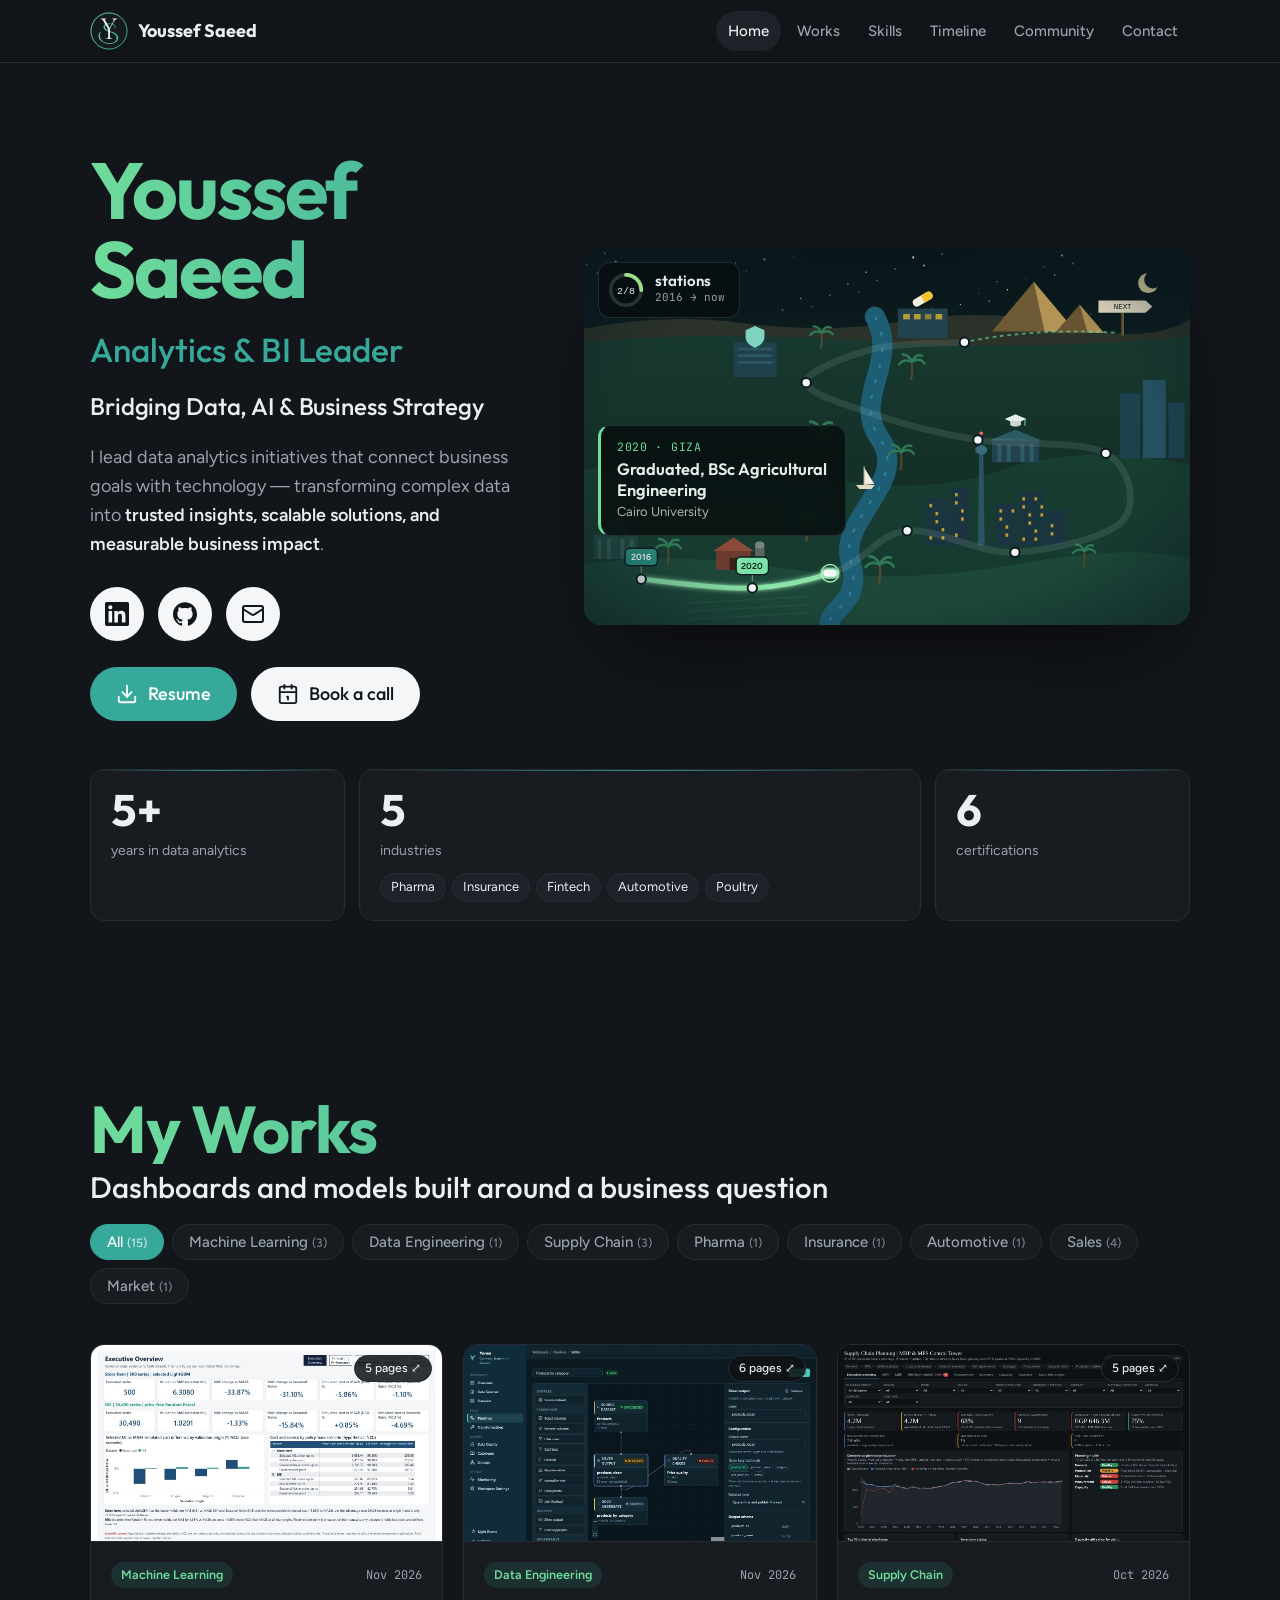
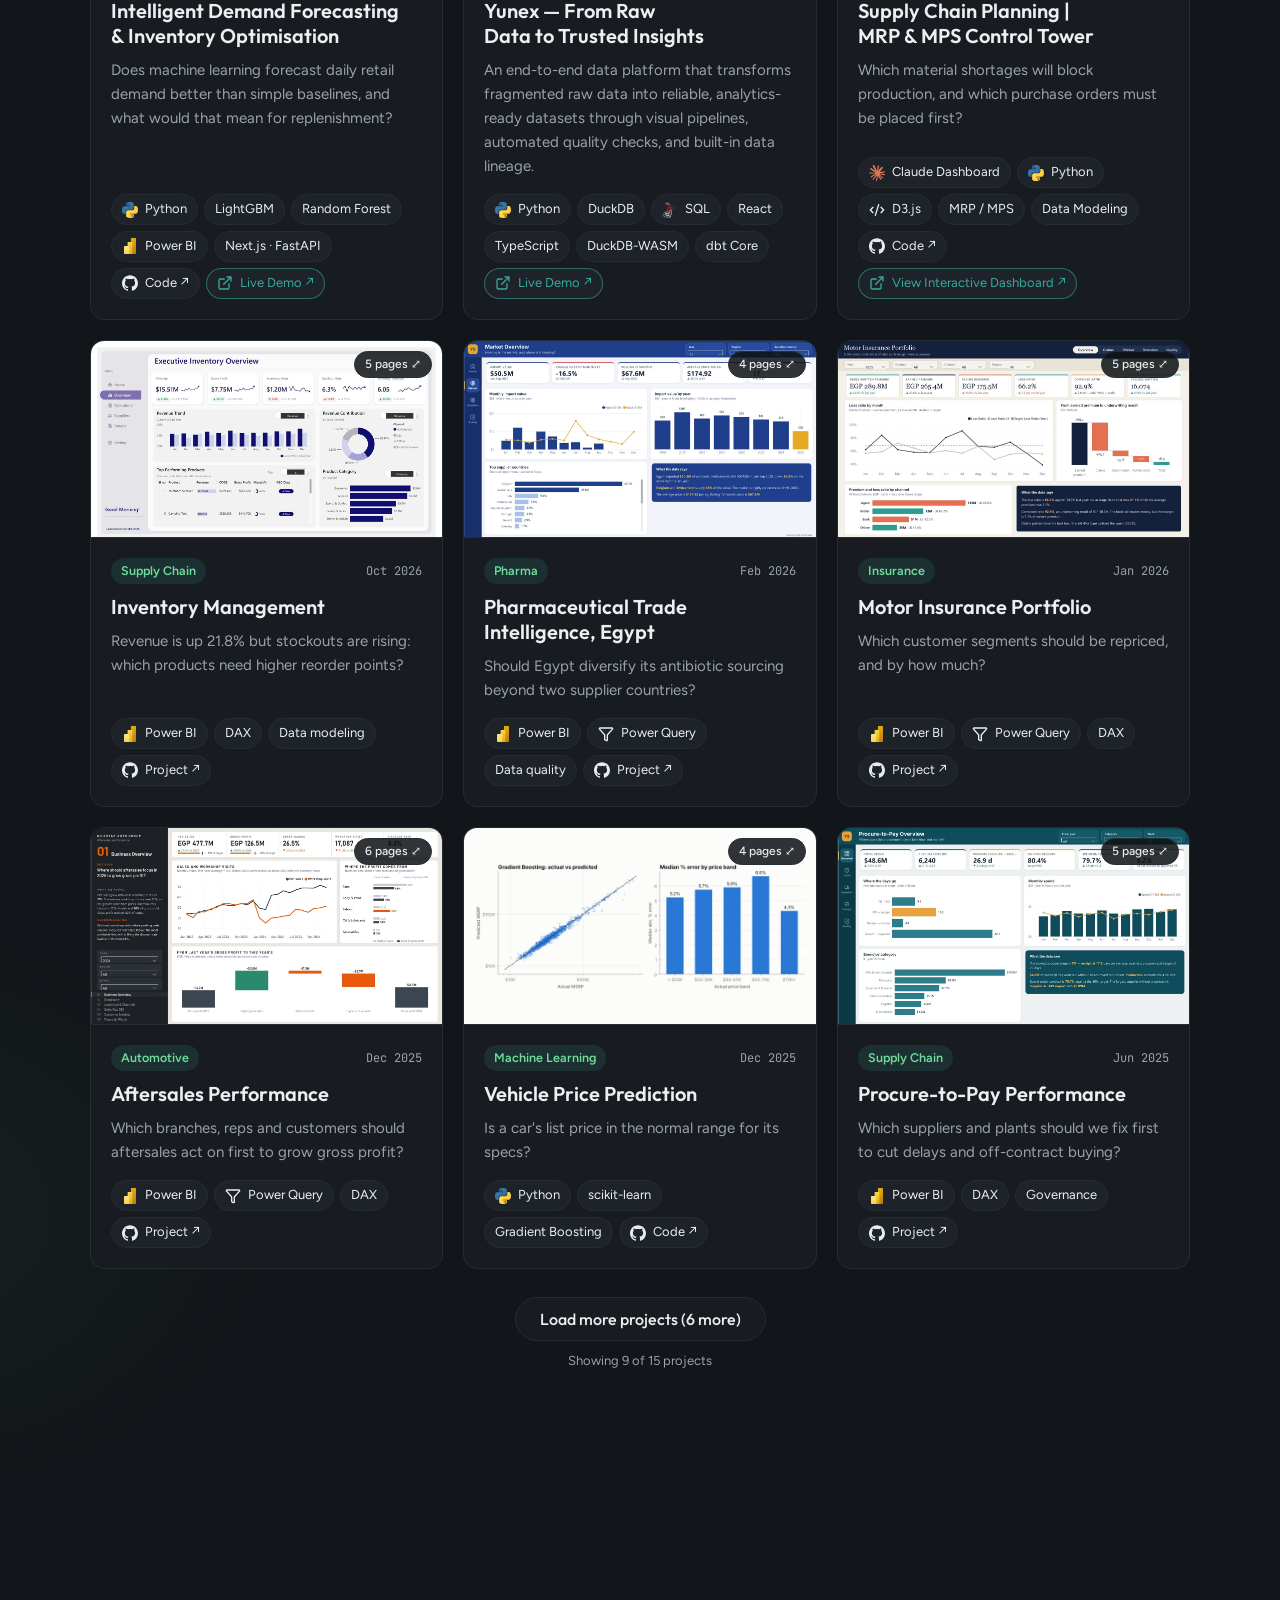
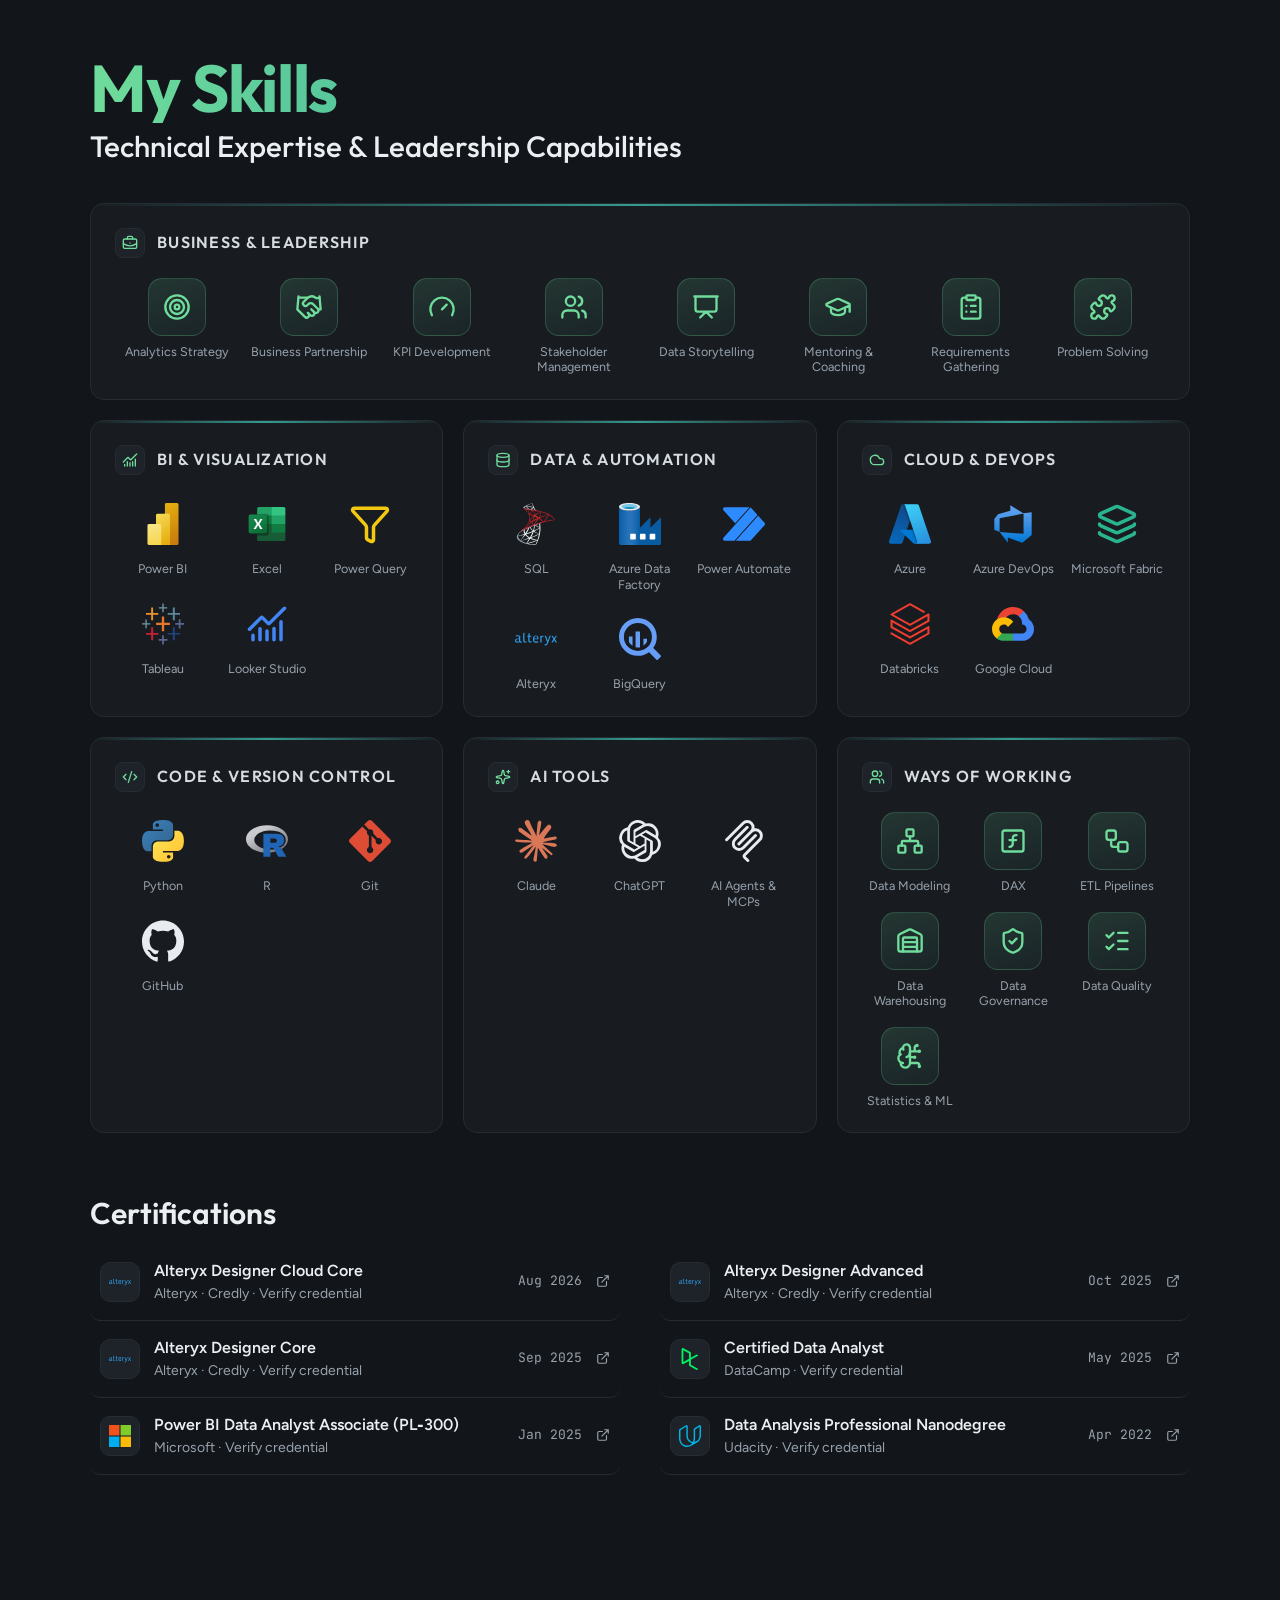
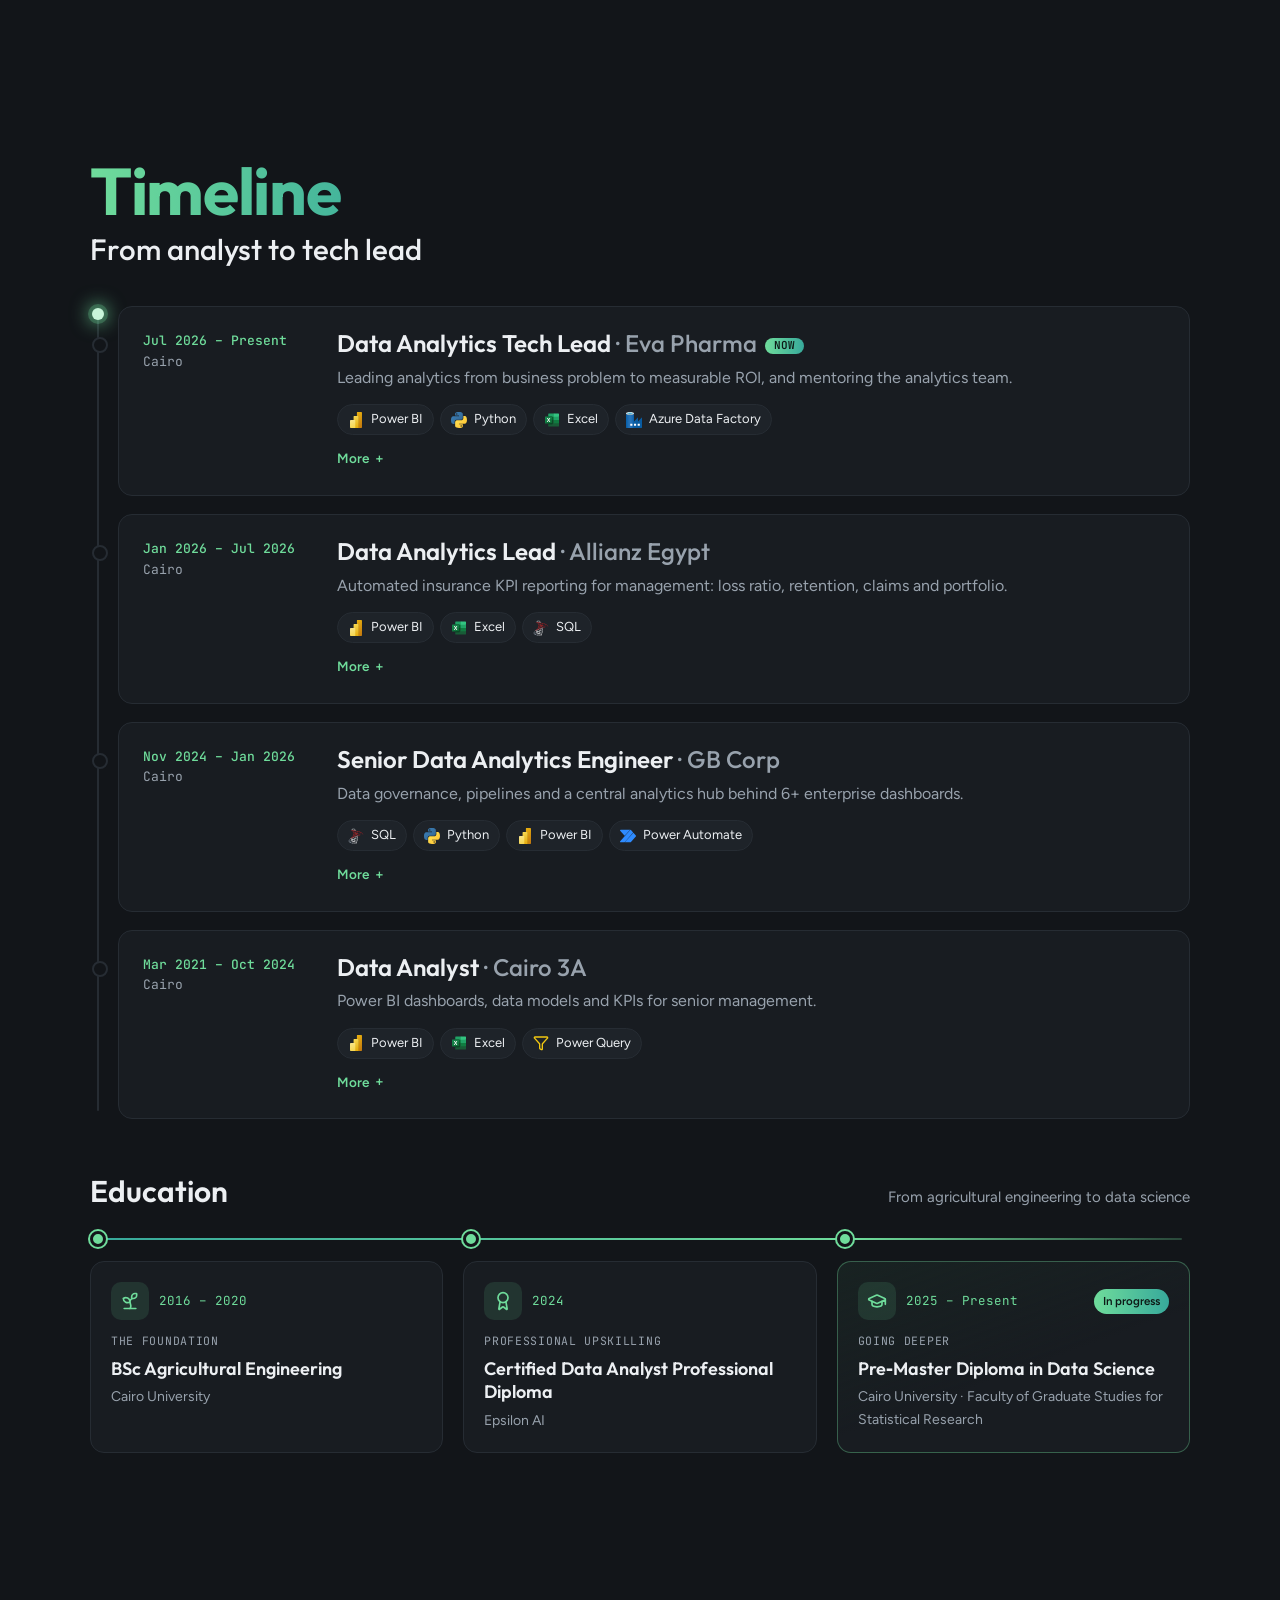
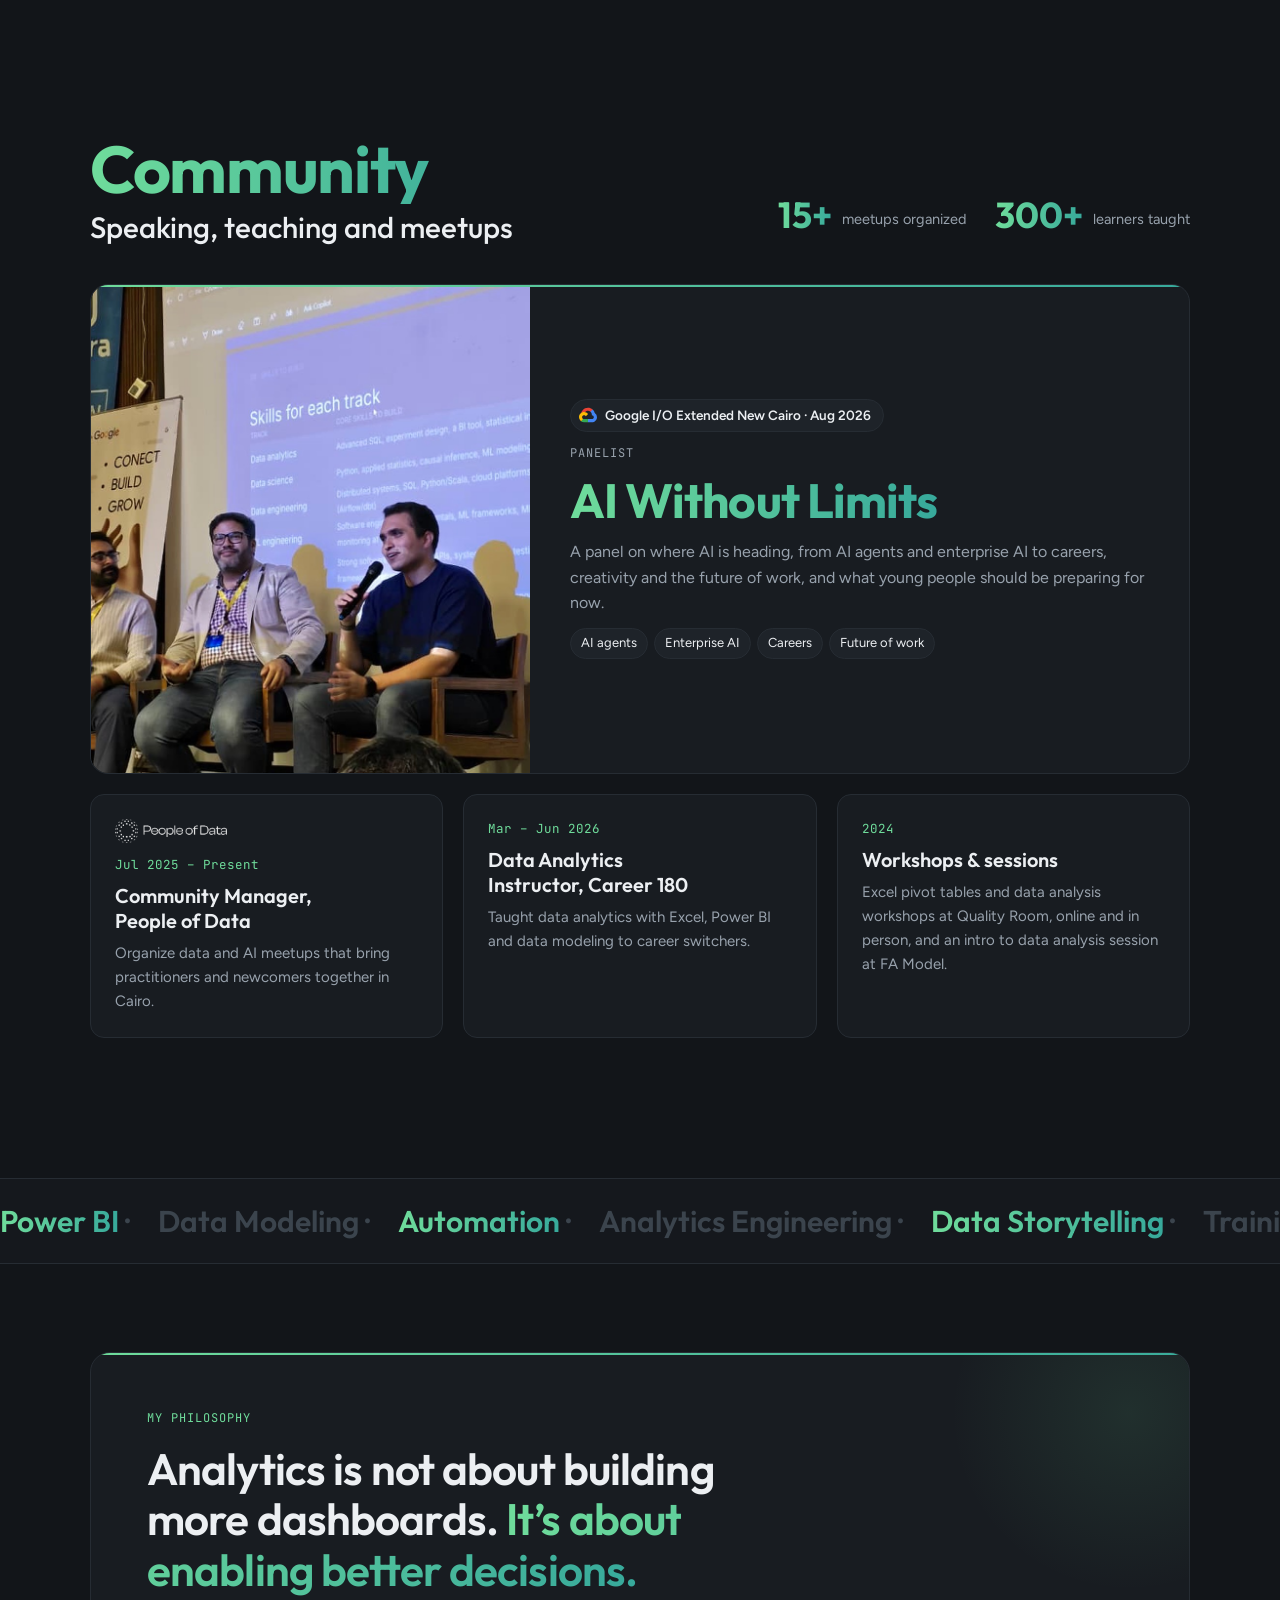
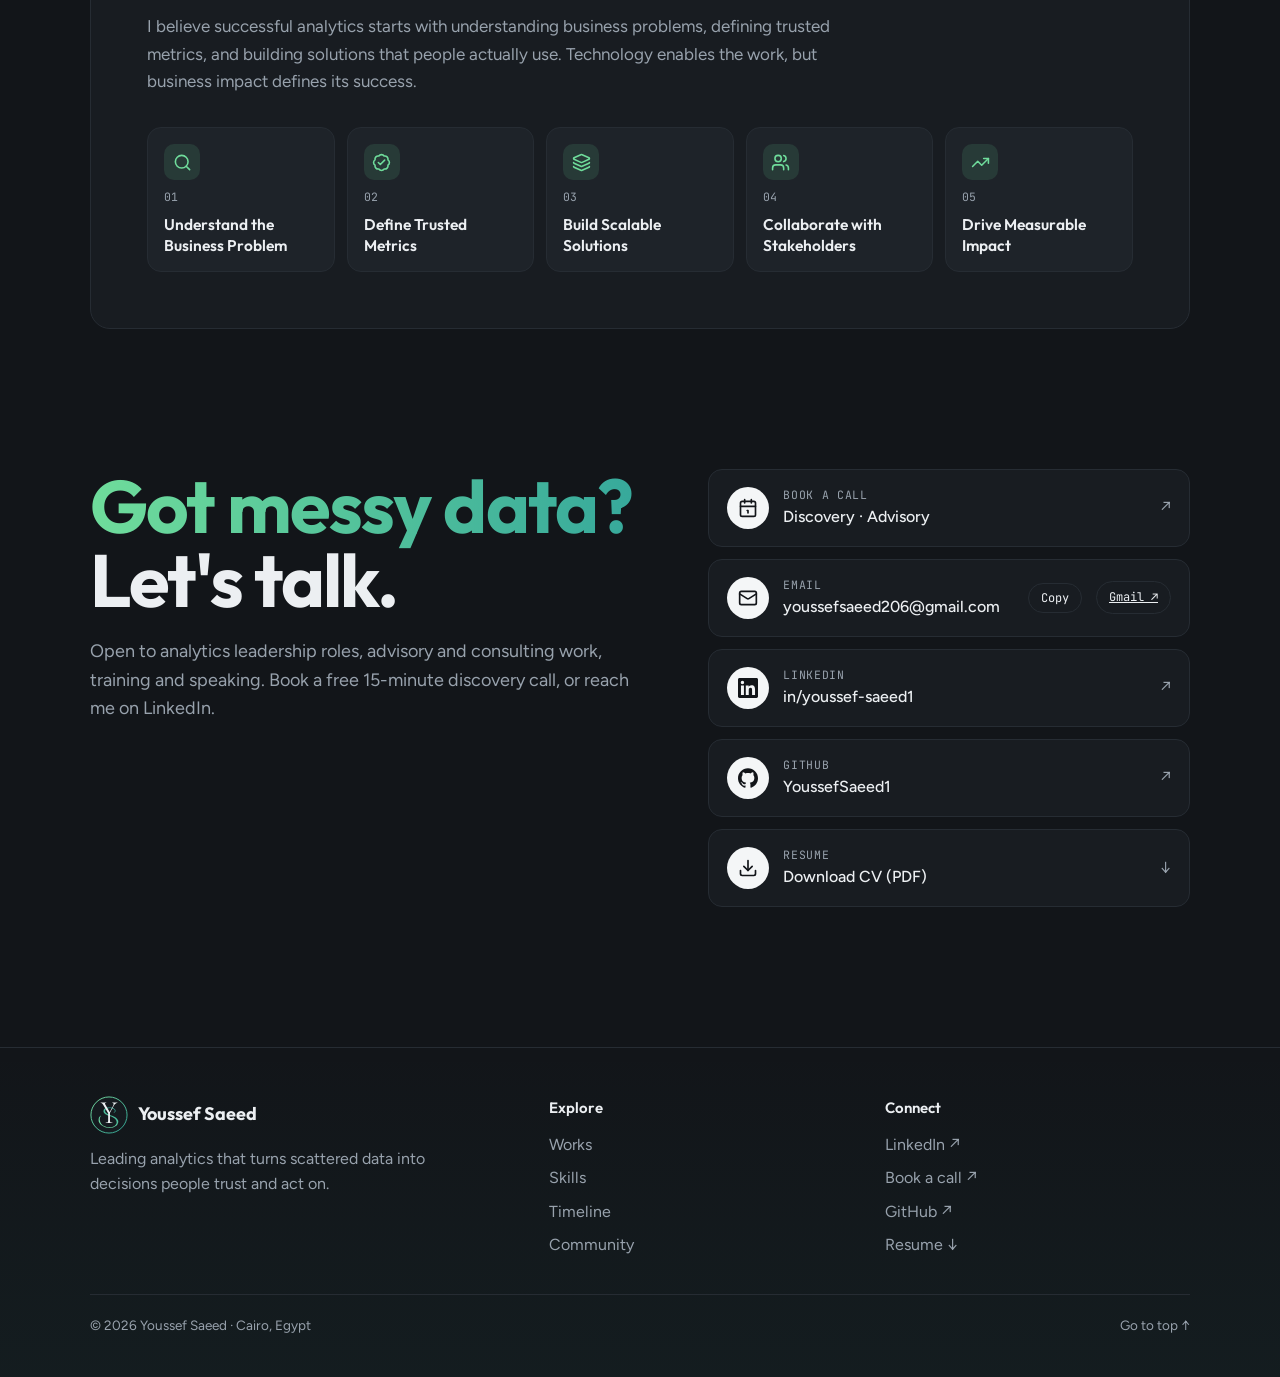
==== commit fc2b3311: "Works: nine featured projects by date, equal-size cards on desktop" ====
--- a/index.html
+++ b/index.html
@@ -178,10 +178,6 @@
 .chip.demo{border-color:rgba(55,169,155,.55);color:var(--teal)}
 .chip.demo:hover{background:rgba(55,169,155,.12)}
 .proj time{font-family:var(--mono);font-size:12px;color:var(--muted)}
-@media (min-width:981px){.proj.feature{grid-column:span 2;display:grid;grid-template-columns:minmax(0,1.55fr) minmax(0,1fr)}
-  .proj.feature .viz{aspect-ratio:auto;height:100%;min-height:280px;border-bottom:0;border-right:1px solid var(--line)}
-  .proj.feature .viz img{object-fit:contain;object-position:center;padding:18px}
-  .proj.feature .proj-body{padding:26px}.proj.feature h4{font-size:26px}}
 @media (max-width:980px){.grid{grid-template-columns:repeat(2,minmax(0,1fr))}.proj.feature{grid-column:1/-1}}
 @media (max-width:600px){.grid{grid-template-columns:1fr}}
 .proj[hidden]{display:none!important}
@@ -903,11 +899,6 @@
      p:"Real UN Comtrade data, 2018 to September 2025, built on the total rows only so nothing is double-counted. In January to September 2025 imports were $50.5M, down 16.5% on the same months of 2024, and Belgium (43%) and Switzerland (26%) supplied most of it.",
      tags:["Power BI","Power Query","Data quality"], imgs:["pharma","pharma-2","pharma-3","pharma-4"],
      repo:"https://github.com/YoussefSaeed1/powerbi-projects/tree/main/02-pharma-trade-intelligence-egypt"},
-    {feat:1, t:"Procure-to-Pay Performance", d:"Jun 2025", cat:"Supply Chain",
-     q:"Which suppliers and plants should we fix first to cut delays and off-contract buying?",
-     p:"Follows 12,234 purchase orders from requisition to payment (sample data). In FY2025, $48.6M of spend took 26.9 days from request to goods receipt against a 25-day target, 80.4% of deliveries arrived on time, and 8.2% of spend was maverick buying. Row-level security by plant, a supplier scorecard and data quality checks on every refresh.",
-     tags:["Power BI","DAX","Governance"], imgs:["p2p","p2p-2","p2p-3","p2p-4","p2p-5"],
-     repo:"https://github.com/YoussefSaeed1/powerbi-projects/tree/main/04-procure-to-pay"},
     {feat:1, t:"Motor Insurance Portfolio", d:"Jan 2026", cat:"Insurance",
      q:"Which customer segments should be repriced, and by how much?",
      p:"41,248 policies of a fictional motor insurer, 2023 to 2025 (sample data). The 2025 loss ratio rose to 66.2% from 58.9% because the average claim cost jumped 21% while premiums rose 3%; the combined ratio of 92.9% still leaves a profit. Drivers aged 18–25 run at a 110.7% loss ratio, theft is 6% of claims but 35% of the cost, and online customers are the most profitable but the least likely to renew.",
@@ -918,7 +909,7 @@
      p:"13 branches of a fictional multi-brand car distributor in Egypt, 2023 to 2024 (sample data). Net sales rose 28% to EGP 477.7M while workshop visits fell 11%, so the growth came from prices; labour is 12% of sales but 30% of gross profit. Owners leave when the 3-year warranty ends (79% come back before it, 41% after), Upper Egypt has half the service penetration of other regions with its only branch over capacity, and operating profit fell 28% on discounts, overheads and late payers. Each of the six pages states the decision, what was found and a recommendation calculated from the data.",
      tags:["Power BI","Power Query","DAX"], imgs:["aftersales","aftersales-2","aftersales-3","aftersales-4","aftersales-5","aftersales-6"],
      repo:"https://github.com/YoussefSaeed1/powerbi-projects/tree/main/10-aftersales-performance"},
-    {t:"Vehicle Price Prediction", d:"Dec 2025", cat:"Machine Learning",
+    {feat:1, t:"Vehicle Price Prediction", d:"Dec 2025", cat:"Machine Learning",
      q:"Is a car's list price in the normal range for its specs?",
      p:"A Gradient Boosting model prices 9,820 cars within 6.9% on average, and within 10.2% for car models it has never seen. A leak-free scikit‑learn pipeline with automated data validation and a model card.",
      tags:["Python","scikit-learn","Gradient Boosting"],
@@ -926,6 +917,11 @@
      stack:["Python","pandas","NumPy","scikit-learn","Matplotlib","Jupyter","pytest"],
      imgs:["vehicle-price","vehicle-price-2","vehicle-price-3","vehicle-price-4"],
      link:"https://github.com/YoussefSaeed1/vehicle-price-prediction"},
+    {feat:1, t:"Procure-to-Pay Performance", d:"Jun 2025", cat:"Supply Chain",
+     q:"Which suppliers and plants should we fix first to cut delays and off-contract buying?",
+     p:"Follows 12,234 purchase orders from requisition to payment (sample data). In FY2025, $48.6M of spend took 26.9 days from request to goods receipt against a 25-day target, 80.4% of deliveries arrived on time, and 8.2% of spend was maverick buying. Row-level security by plant, a supplier scorecard and data quality checks on every refresh.",
+     tags:["Power BI","DAX","Governance"], imgs:["p2p","p2p-2","p2p-3","p2p-4","p2p-5"],
+     repo:"https://github.com/YoussefSaeed1/powerbi-projects/tree/main/04-procure-to-pay"},
     {t:"Sales Tracker", d:"Sep 2025", cat:"Sales",
      q:"Keep relying on bikes, or grow higher-margin accessories?",
      p:"$24.91M revenue at a 41.97% profit margin, and bikes bring in almost 95% of it (sample data). Tracks revenue, cost and profit for 2015 to mid‑2017 by category, region and continent. Cost and profit are stacked so each bar reads as revenue, and 2.17% of units sold come back.",
